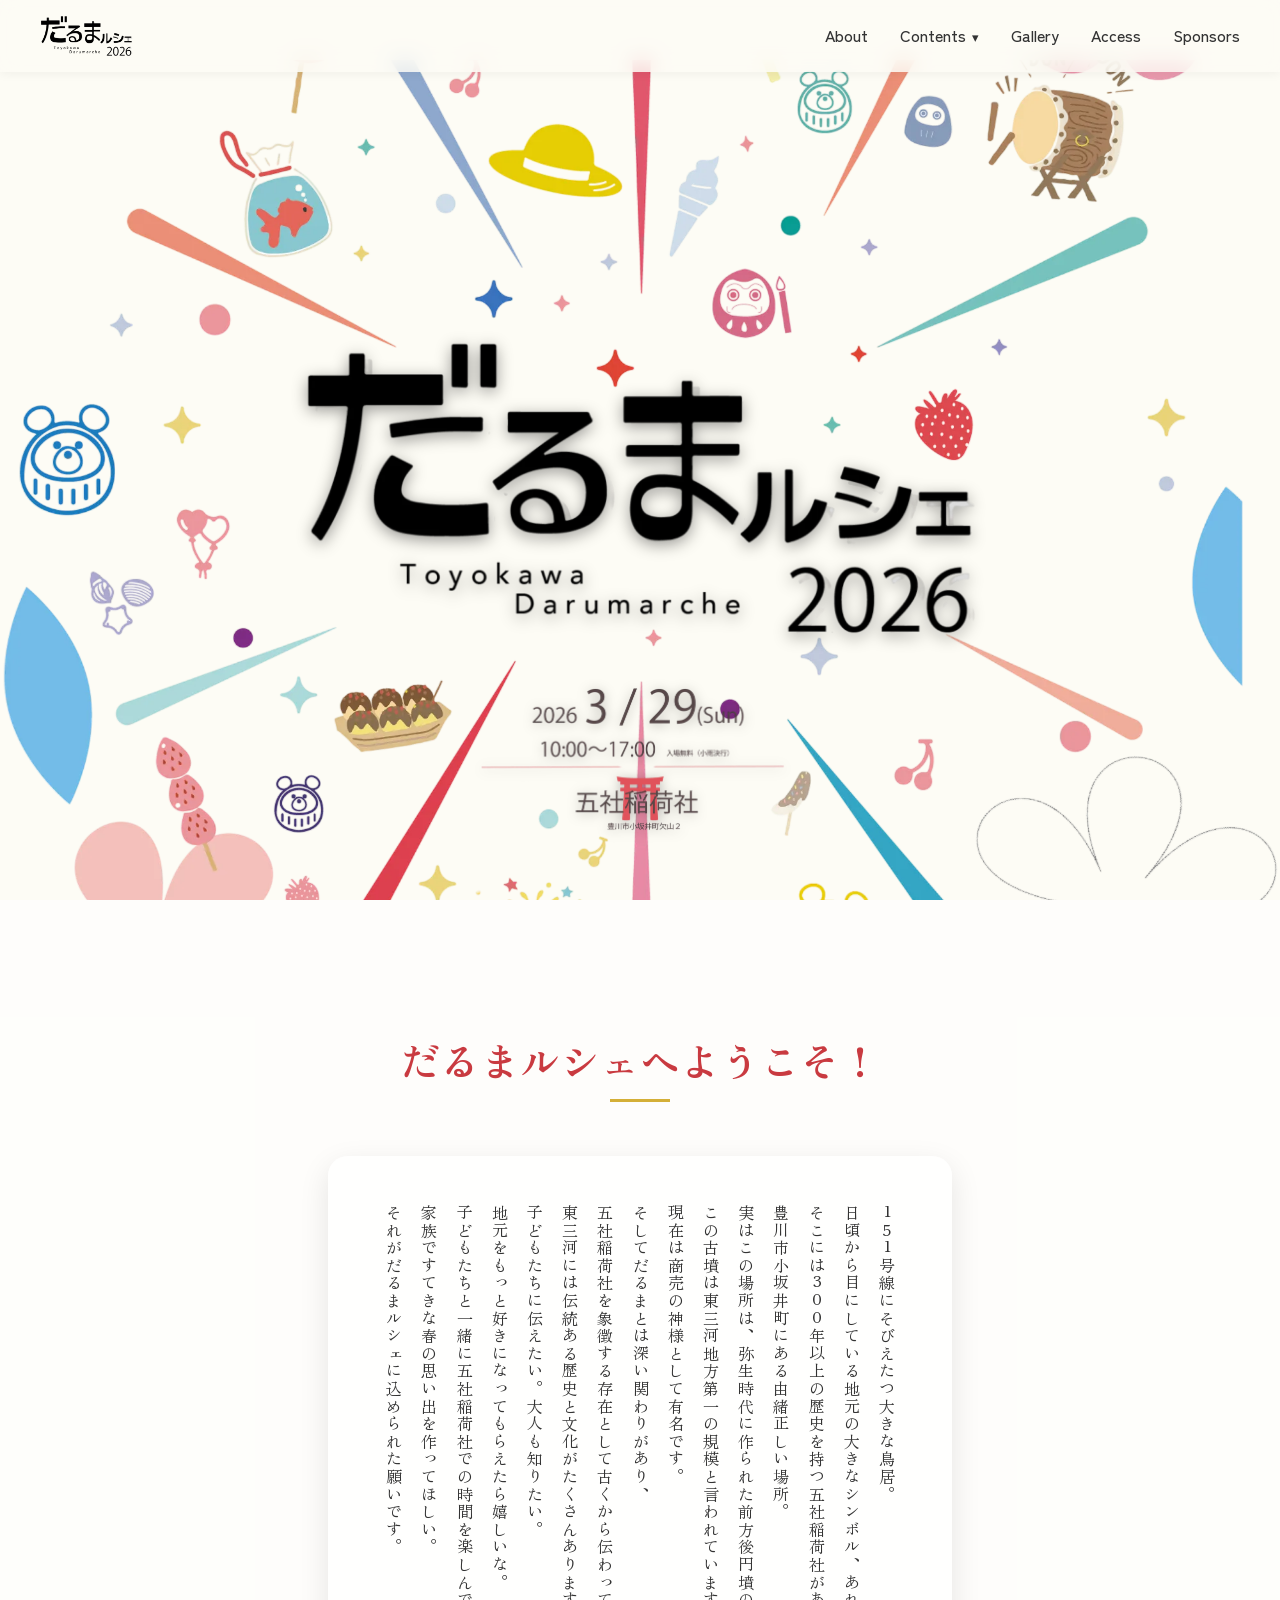
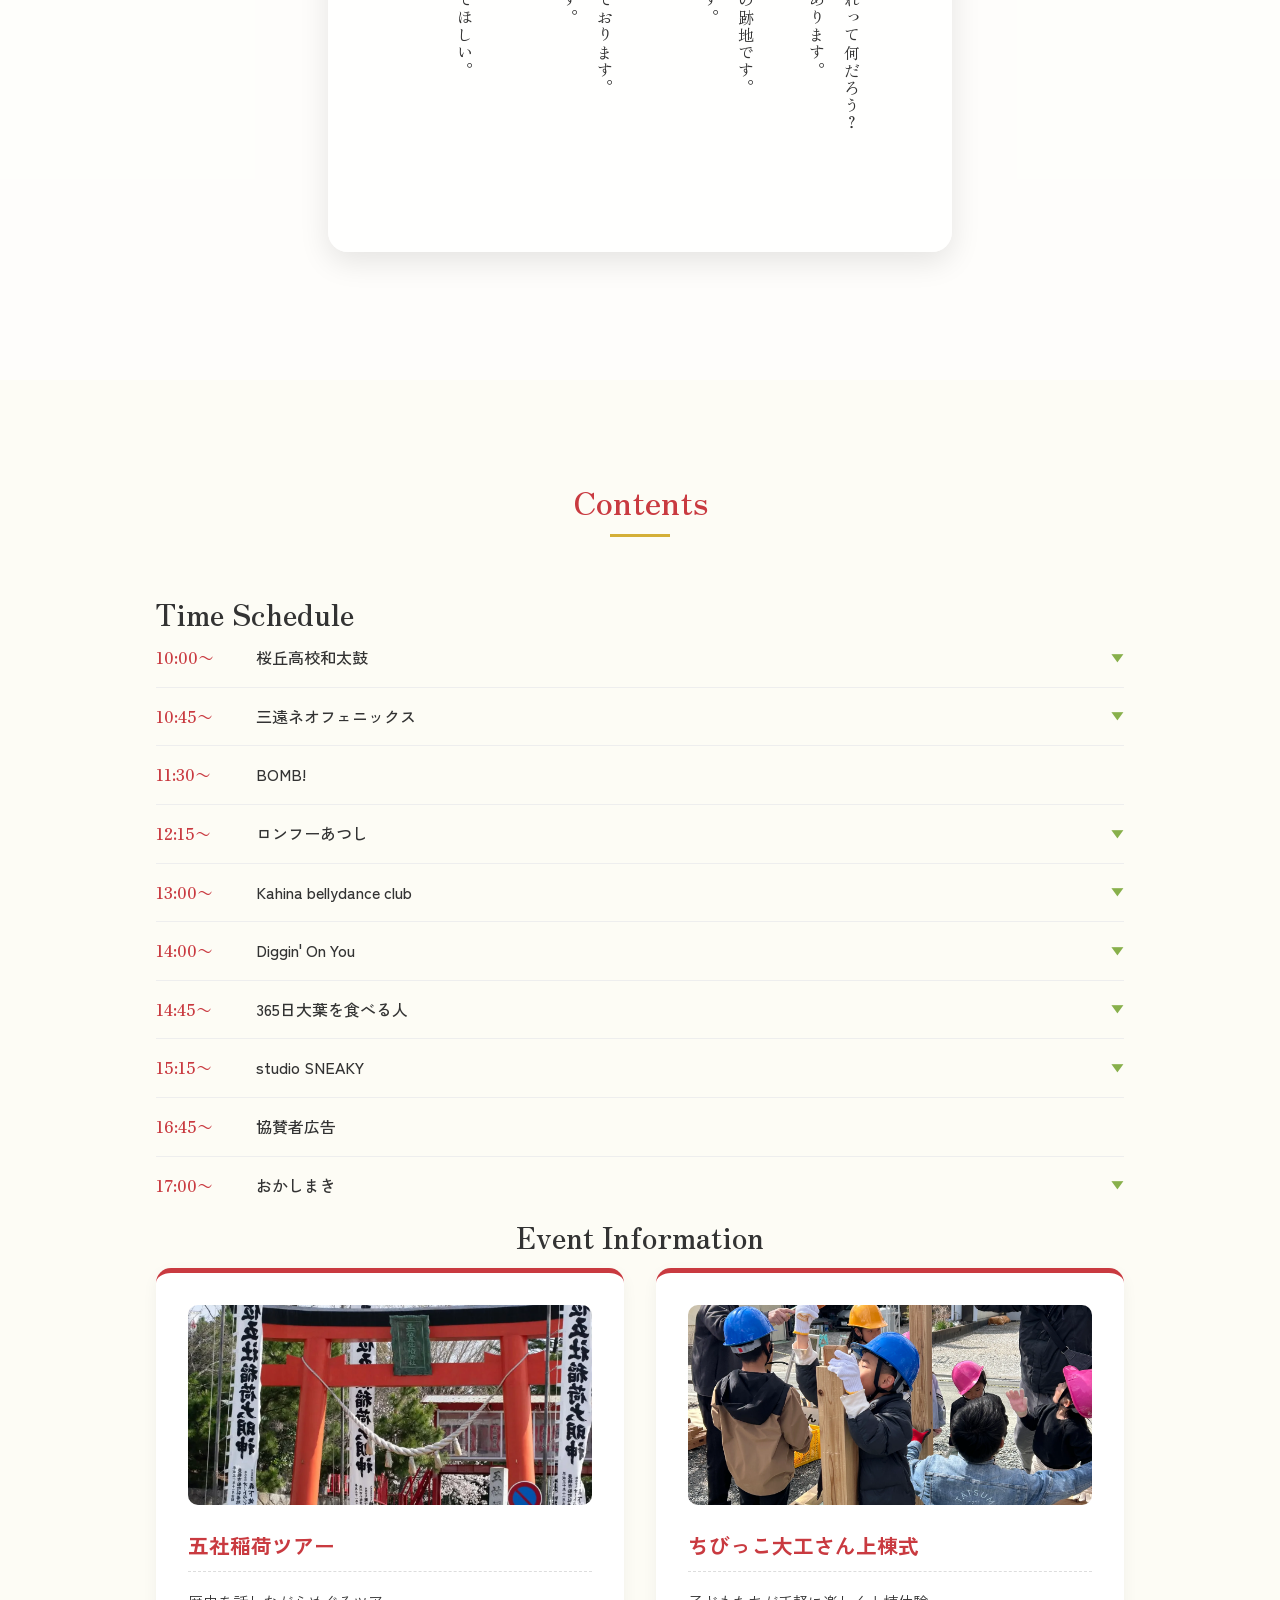
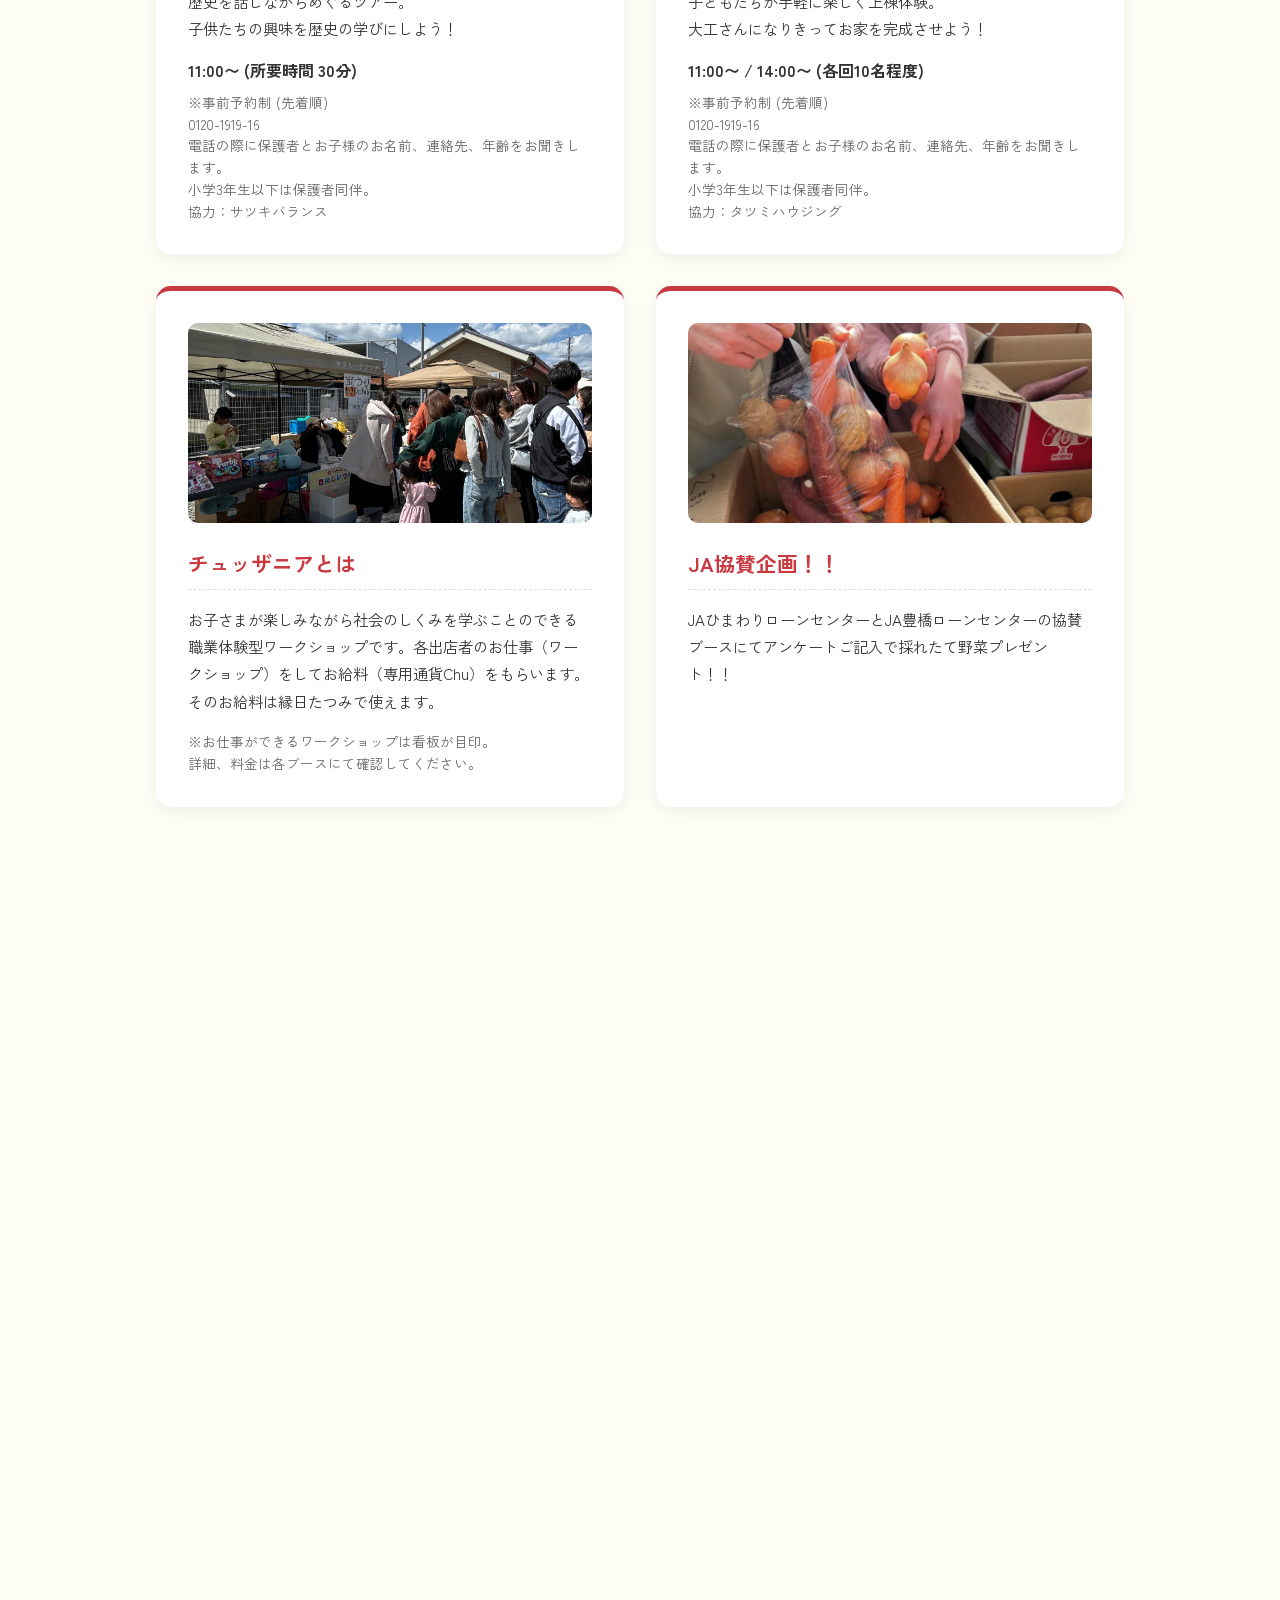
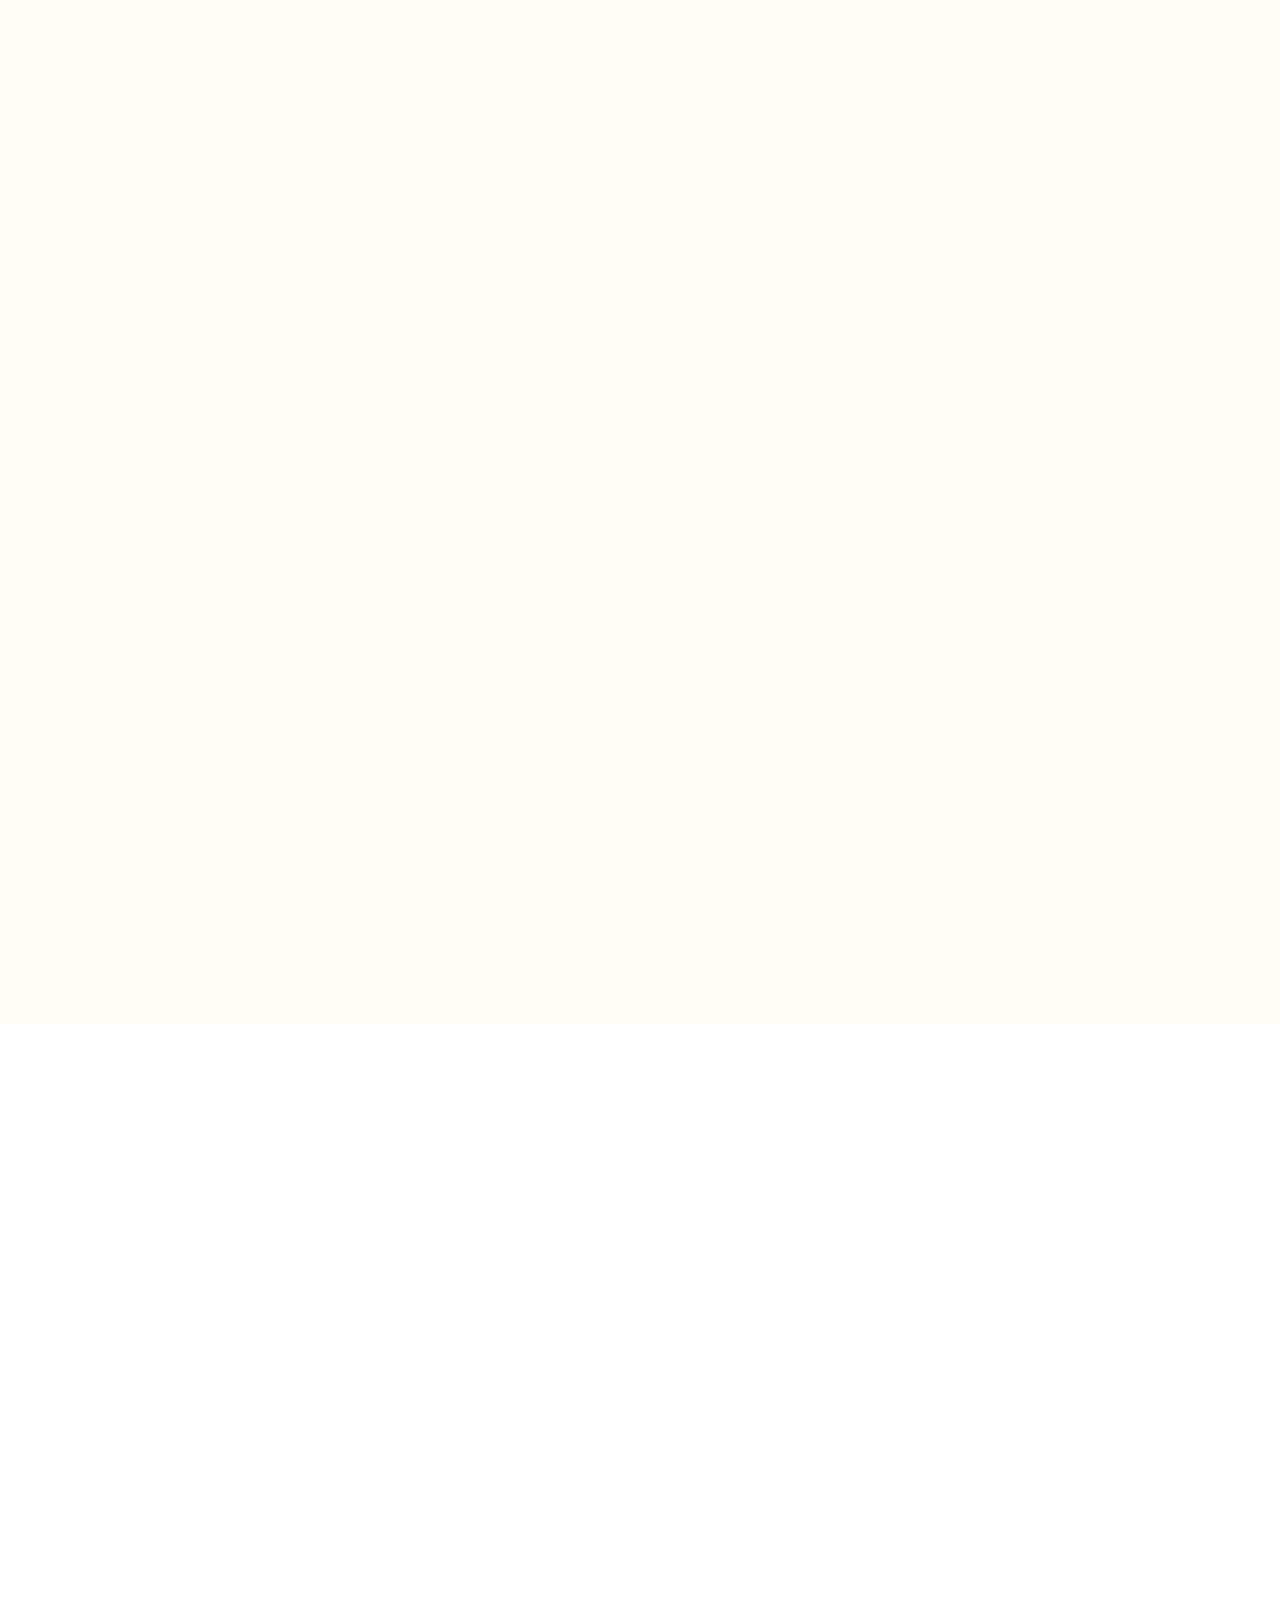
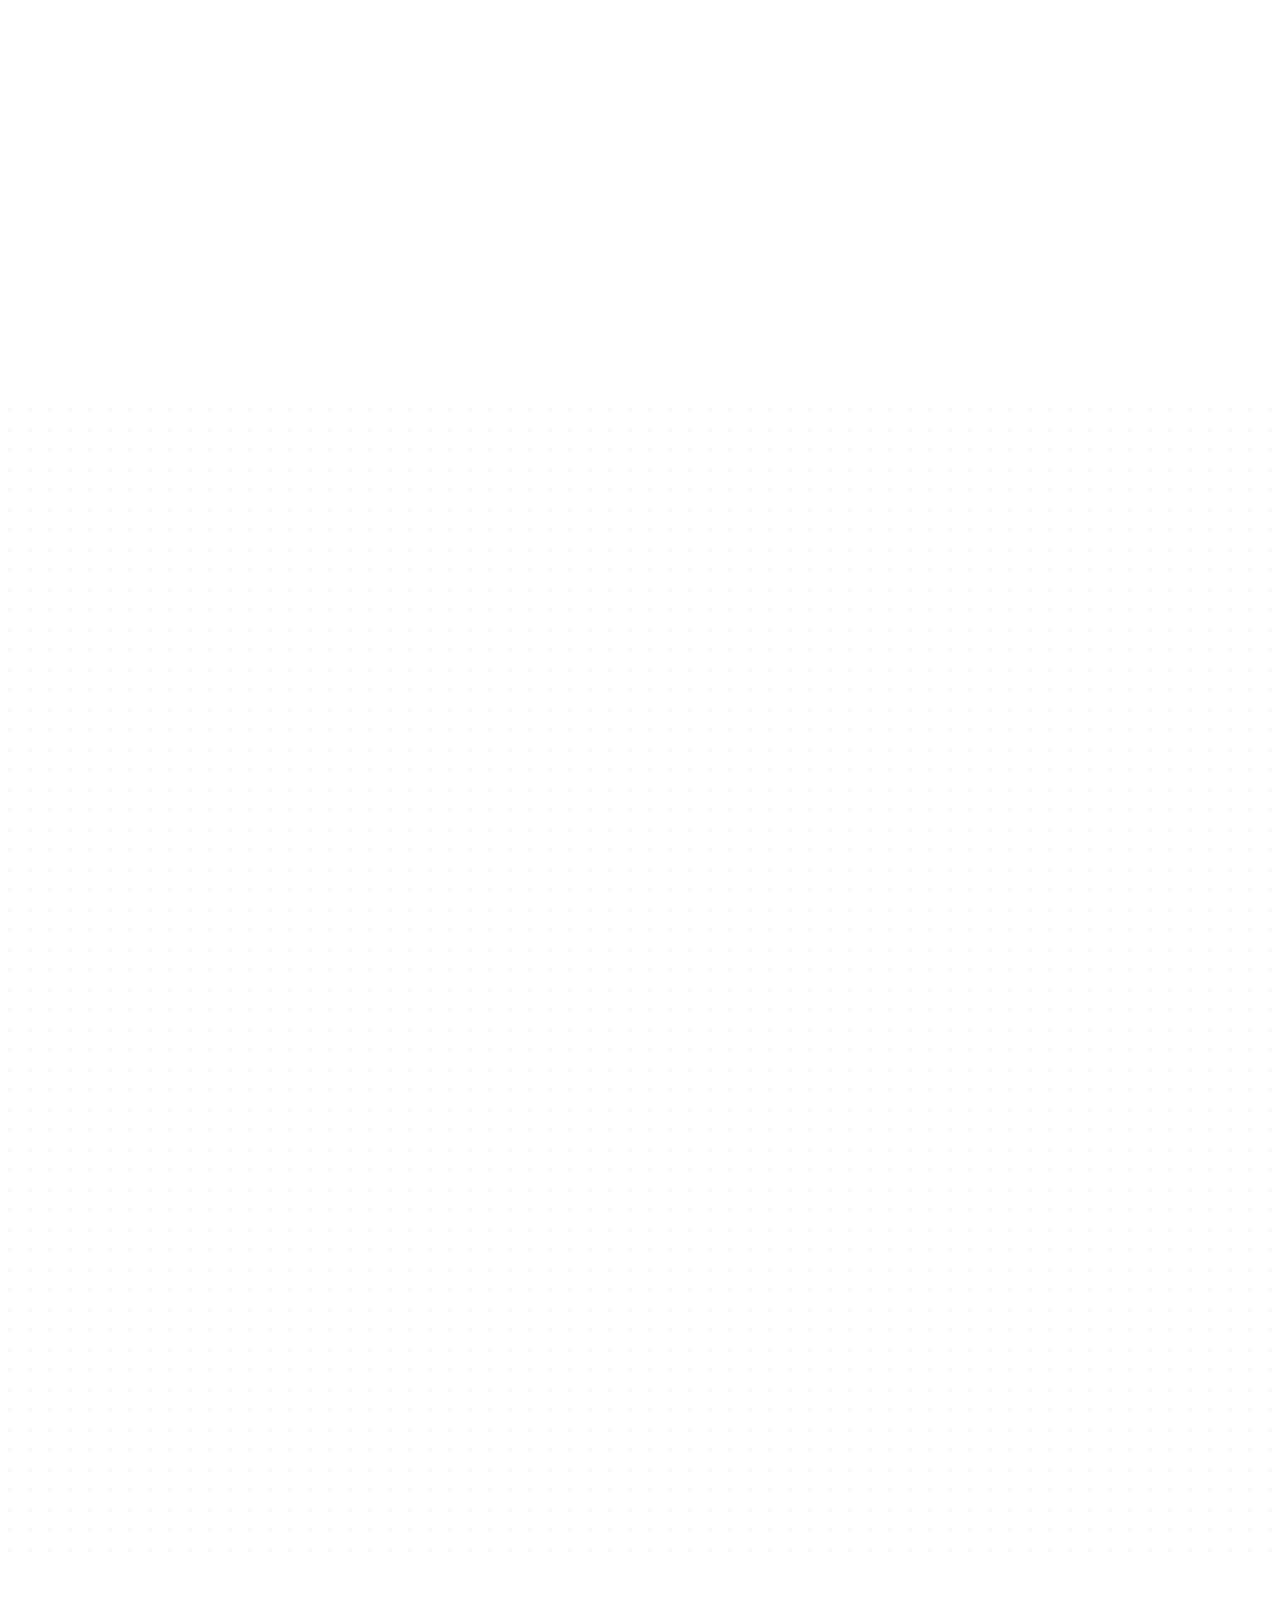
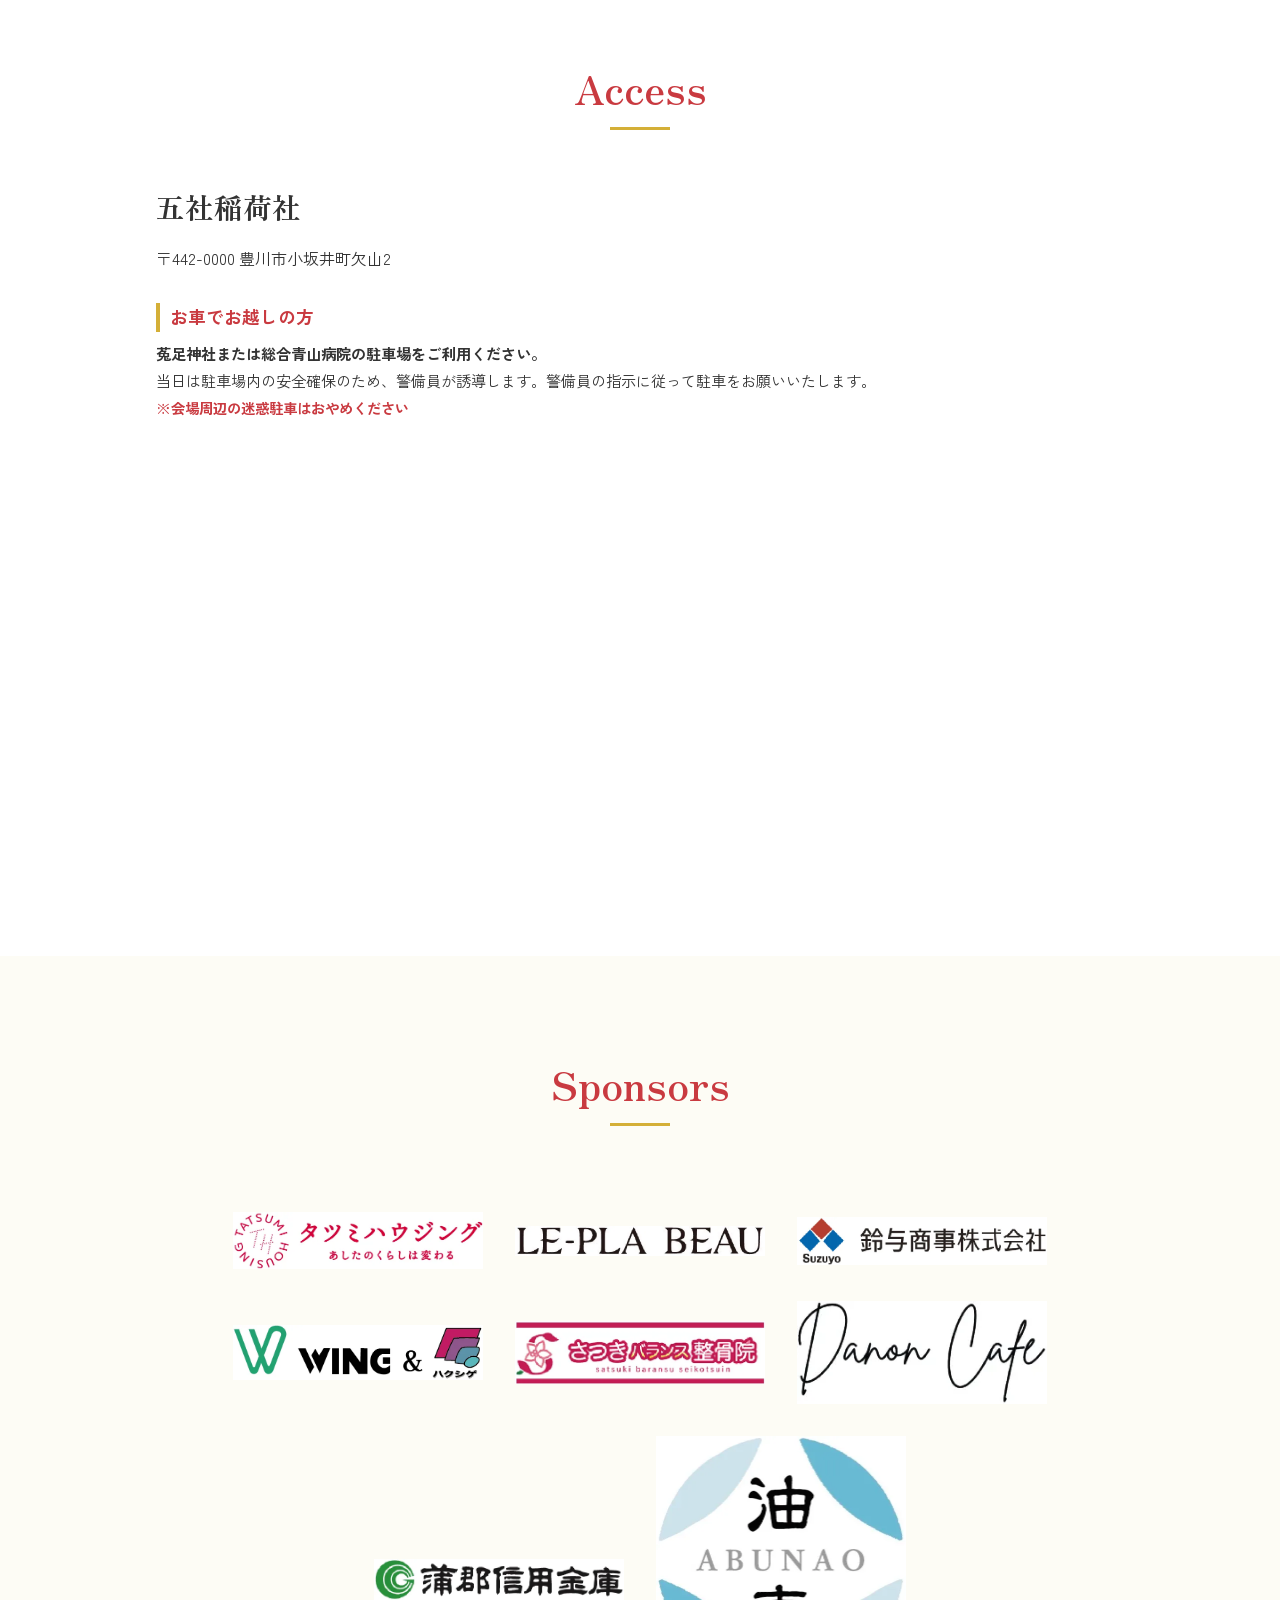
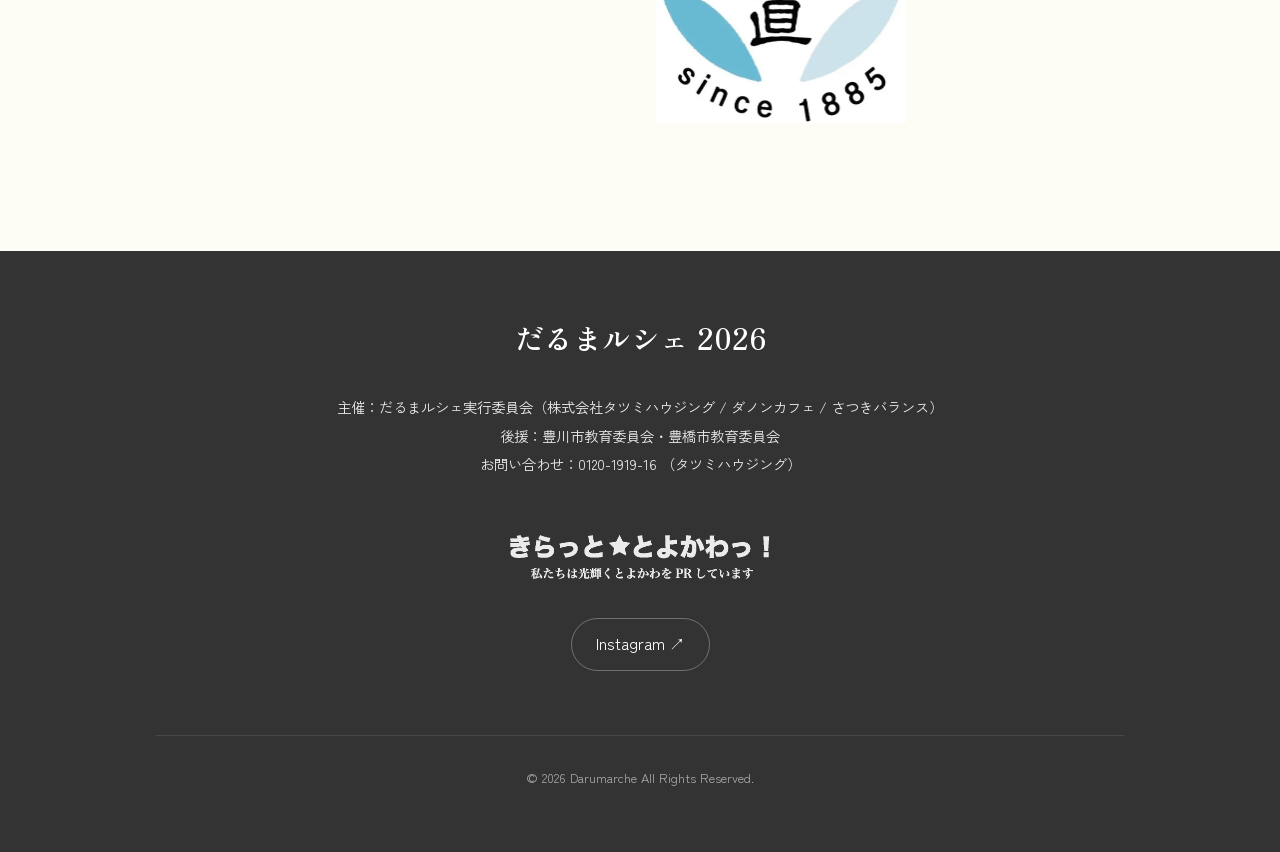
==== index.html @ ec212850 "SEO対策3" ====
<!DOCTYPE html>
<html lang="ja">

<head>
    <meta charset="UTF-8">
    <meta name="viewport" content="width=device-width, initial-scale=1.0">
    <title>だるマルシェ 2026 | 愛知県豊川市の地域活性イベント</title>
    <meta name="description" content="2026年開催の『だるマルシェ』公式サイト。愛知県豊川市で食と文化を楽しむ体験型マルシェです。ご家族で楽しめる出店やワークショップ情報が満載！">

    <!-- Favicon -->
    <link rel="icon" href="images/favicon.webp" type="image/webp">
    <link rel="apple-touch-icon" href="images/favicon.webp">

    <!-- OGP -->
    <meta property="og:title" content="だるマルシェ 2026 | 愛知県豊川市の地域活性イベント">
    <meta property="og:type" content="website">
    <meta property="og:url" content="https://inoueyuusuke.github.io/daruma-rche-2026/">
    <meta property="og:image" content="https://inoueyuusuke.github.io/daruma-rche-2026/images/ogp.webp">
    <meta property="og:description" content="2026年開催の『だるマルシェ』公式サイト。愛知県豊川市で食と文化を楽しむ体験型マルシェです。ご家族で楽しめる出店やワークショップ情報が満載！">
    <meta property="og:site_name" content="だるまルシェ 2026">
    <meta name="twitter:card" content="summary_large_image">

    <link rel="preconnect" href="https://fonts.googleapis.com">
    <link rel="preconnect" href="https://fonts.gstatic.com" crossorigin>
    <!-- Zen Old Mincho: 和風の見出し用, Zen Kaku Gothic New: 読みやすい本文用 -->
    <link
        href="https://fonts.googleapis.com/css2?family=Zen+Kaku+Gothic+New:wght@400;500;700&family=Zen+Old+Mincho:wght@400;700;900&display=swap"
        rel="stylesheet">
    <link rel="stylesheet" href="style.css">

    <!-- SEO and Verification -->
    <link rel="canonical" href="https://tatsumi-gr.jp/events/darumarche-2026/">
    <meta name="google-site-verification" content="QIVjnihq8D3cSRAWf3SnFT2GrCUIdNbhjq0CyO5Ji04" />

    <!-- Structured Data -->
    <script type="application/ld+json">
    {
      "@context": "https://schema.org",
      "@type": "Event",
      "name": "だるまルシェ 2026",
      "startDate": "2026-03-29T10:00:00+09:00",
      "endDate": "2026-03-29T17:00:00+09:00",
      "eventAttendanceMode": "https://schema.org/OfflineEventAttendanceMode",
      "eventStatus": "https://schema.org/EventScheduled",
      "location": {
        "@type": "Place",
        "name": "五社稲荷社",
        "address": {
          "@type": "PostalAddress",
          "postalCode": "442-0000",
          "addressRegion": "愛知県",
          "addressLocality": "豊川市",
          "streetAddress": "小坂井町欠山2",
          "addressCountry": "JP"
        }
      },
      "image": [
        "https://inoueyuusuke.github.io/daruma-rche-2026/images/ogp.webp"
      ],
      "description": "2026年3月29日（日）開催！豊川市五社稲荷社での「だるまルシェ」。おしゃれなマルシェ、キッチンカー、ステージイベントで春の訪れを楽しみましょう。",
      "offers": {
        "@type": "Offer",
        "price": 0,
        "priceCurrency": "JPY"
      },
      "organizer": {
        "@type": "Organization",
        "name": "だるまルシェ実行委員会",
        "url": "https://tatsumi-gr.jp/"
      }
    }
    </script>
    <style>
        .h2-style {
            font-size: 2rem;
            font-weight: bold;
            text-align: center;
            font-family: 'Zen Old Mincho', serif;
        }
    </style>
</head>

<body>
    <header class="header">
        <div class="header-container">
            <div class="logo"><a href="#"><img loading="lazy" src="images/logo.webp" alt="だるまルシェ2026"></a></div>

            <!-- PC Menu -->
            <nav class="nav pc-nav">
                <ul>
                    <li><a href="#about">About</a></li>
                    <li class="nav-item-dropdown">
                        <a href="#contents">Contents <span class="dropdown-arrow">▾</span></a>
                        <ul class="dropdown-menu">
                            <li><a href="#time-schedule">Time Schedule</a></li>
                            <li><a href="#event-info">Event Information</a></li>
                            <li><a href="#shop-list">Shop List</a></li>
                        </ul>
                    </li>
                    <li><a href="#gallery">Gallery</a></li>
                    <li><a href="#access">Access</a></li>
                    <li><a href="#sponsors">Sponsors</a></li>
                </ul>
            </nav>

            <!-- Hamburger Button -->
            <button class="hamburger" aria-label="メニューを開く">
                <span></span>
                <span></span>
                <span></span>
            </button>

            <!-- Mobile Menu -->
            <nav class="sp-nav">
                <ul>
                    <li><a href="#about">About</a></li>
                    <li class="sp-nav-item-dropdown">
                        <a href="#contents">Contents</a>
                        <ul class="sp-dropdown-menu">
                            <li><a href="#time-schedule">- Time Schedule</a></li>
                            <li><a href="#event-info">- Event Information</a></li>
                            <li><a href="#shop-list">- Shop List</a></li>
                        </ul>
                    </li>
                    <li><a href="#gallery">Gallery</a></li>
                    <li><a href="#access">Access</a></li>
                    <li><a href="#sponsors">Sponsors</a></li>
                </ul>
            </nav>
        </div>
    </header>

    <main>
        <section id="hero" class="hero">
            <h1 class="sr-only">だるマルシェ 2026</h1>

            <div class="hero-container">
                <div class="hero-poster-wrapper fade-in-up">
                    <img loading="lazy" src="images/hero-flyer.webp" alt="だるまルシェ 2026 背景" class="hero-flyer-img">
                    <img loading="lazy" src="images/logo.webp" alt="だるまルシェ2026 ロゴ" class="hero-logo-img">
                    <img loading="lazy" src="images/date-place.webp" alt="3/29(Sun) 10:00-17:00 五社稲荷社"
                        class="hero-info-img">
                </div>
            </div>
        </section>

        <!-- About Section -->
        <section id="about" class="section about">
            <div class="container">
                <h2 class="section-title fade-in-up">だるまルシェへようこそ！</h2>
                <div class="about-content">
                    <div class="about-text fade-in-up">
                        <p class="vertical-text">
                            151号線にそびえたつ大きな鳥居。<br>
                            日頃から目にしている地元の大きなシンボル、あれって何だろう？<br>
                            そこには300年以上の歴史を持つ五社稲荷社があります。<br>
                            豊川市小坂井町にある由緒正しい場所。<br>
                            実はこの場所は、弥生時代に作られた前方後円墳の跡地です。<br>
                            この古墳は東三河地方第一の規模と言われています。<br>
                            現在は商売の神様として有名です。<br>
                            そしてだるまとは深い関わりがあり、<br>
                            五社稲荷社を象徴する存在として古くから伝わっております。<br>
                            東三河には伝統ある歴史と文化がたくさんあります。<br>
                            子どもたちに伝えたい。大人も知りたい。<br>
                            地元をもっと好きになってもらえたら嬉しいな。<br>
                            子どもたちと一緒に五社稲荷社での時間を楽しんでほしい。<br>
                            家族ですてきな春の思い出を作ってほしい。<br>
                            それがだるまルシェに込められた願いです。
                        </p>
                    </div>
                </div>
            </div>
        </section>

        <!-- Contents Section -->
        <section id="contents" class="section contents">
            <div class="container">
                <div class="section-title fade-in-up h2-style">Contents</div>

                <!-- Stage Schedule -->
                <div id="time-schedule" class="schedule-area fade-in-up delay-100">
                    <h2 class="subsection-title">Time Schedule</h2>
                    <div class="schedule-list">
                        <div class="schedule-item has-dropdown">
                            <div class="schedule-header">
                                <span class="time">10:00〜</span>
                                <span class="content">桜丘高校和太鼓</span>
                                <span class="dropdown-icon">▼</span>
                            </div>
                            <div class="schedule-detail">
                                <img loading="lazy" src="images/sakuragaoka-taiko.webp" alt="桜丘高校和太鼓">
                            </div>
                        </div>
                        <div class="schedule-item has-dropdown">
                            <div class="schedule-header">
                                <span class="time">10:45〜</span>
                                <span class="content">三遠ネオフェニックス</span>
                                <span class="dropdown-icon">▼</span>
                            </div>
                            <div class="schedule-detail">
                                <div class="guest-content-in-schedule">
                                    <p class="guest-intro-mini">スペシャルゲスト登場！</p>
                                    <img loading="lazy" src="images/special-guests.webp" alt="鹿毛 誠一郎 氏 / 岡田 慎吾 氏"
                                        class="guest-img-schedule">
                                    <p class="guest-names-schedule">鹿毛 誠一郎 氏 <span class="separator">/</span> 岡田 慎吾 氏
                                    </p>
                                    <p class="guest-event-schedule">トークショー & じゃんけん大会</p>
                                </div>
                            </div>
                        </div>
                        <div class="schedule-item">
                            <span class="time">11:30〜</span>
                            <span class="content">BOMB!</span>
                        </div>
                        <div class="schedule-item has-dropdown">
                            <div class="schedule-header">
                                <span class="time">12:15〜</span>
                                <span class="content">ロンフーあつし</span>
                                <span class="dropdown-icon">▼</span>
                            </div>
                            <div class="schedule-detail">
                                <div class="guest-content-in-schedule">
                                    <p class="guest-intro-mini">あの鬼レンチャンでも大活躍のものまねタレント<br><span
                                            class="highlight-name">【ロンフーあつし】</span><br>だるまルシェに降臨！</p>
                                    <img loading="lazy" src="images/ronfu-atsushi.webp" alt="ロンフーあつし"
                                        class="guest-img-schedule">
                                </div>
                            </div>
                        </div>
                        <div class="schedule-item has-dropdown">
                            <div class="schedule-header">
                                <span class="time">13:00〜</span>
                                <span class="content">Kahina bellydance club</span>
                                <span class="dropdown-icon">▼</span>
                            </div>
                            <div class="schedule-detail">
                                <img loading="lazy" src="images/Kahina-bellydance-club.webp"
                                    alt="Kahina bellydance club">
                            </div>
                        </div>
                        <div class="schedule-item has-dropdown">
                            <div class="schedule-header">
                                <span class="time">14:00〜</span>
                                <span class="content">Diggin' On You</span>
                                <span class="dropdown-icon">▼</span>
                            </div>
                            <div class="schedule-detail">
                                <img loading="lazy" src="images/diggin'on-you.webp" alt="Diggin' On You">
                            </div>
                        </div>
                        <div class="schedule-item has-dropdown">
                            <div class="schedule-header">
                                <span class="time">14:45〜</span>
                                <span class="content">365日大葉を食べる人</span>
                                <span class="dropdown-icon">▼</span>
                            </div>
                            <div class="schedule-detail">
                                <div class="guest-content-in-schedule">
                                    <p class="guest-intro-mini">東三河で話題の<br><span
                                            class="highlight-name">【365日大葉を食べる人】</span><br>来場！</p>
                                    <img loading="lazy" src="images/365-ohba.webp" alt="365日大葉を食べる人"
                                        class="guest-img-schedule">
                                </div>
                            </div>
                        </div>
                        <div class="schedule-item has-dropdown">
                            <div class="schedule-header">
                                <span class="time">15:15〜</span>
                                <span class="content">studio SNEAKY</span>
                                <span class="dropdown-icon">▼</span>
                            </div>
                            <div class="schedule-detail">
                                <img loading="lazy" src="images/studio-sneaky.webp" alt="SNEAKY">
                            </div>
                        </div>
                        <div class="schedule-item">
                            <span class="time">16:45〜</span>
                            <span class="content">協賛者広告</span>
                        </div>
                        <div class="schedule-item has-dropdown">
                            <div class="schedule-header">
                                <span class="time">17:00〜</span>
                                <span class="content">おかしまき</span>
                                <span class="dropdown-icon">▼</span>
                            </div>
                            <div class="schedule-detail">
                                <img loading="lazy" src="images/okashimaki.webp" alt="おかしまき">
                            </div>
                        </div>
                    </div>
                </div>

                <!-- Event Info Grid -->
                <div id="event-info" class="info-grid fade-in-up delay-200">
                    <h2 class="subsection-title">Event Information</h2>
                    <div class="info-cards">
                        <div class="info-card">
                            <div class="card-image">
                                <img loading="lazy" src="images/tour.webp" alt="五社稲荷ツアー">
                            </div>
                            <h4>五社稲荷ツアー</h4>
                            <p class="info-desc">歴史を話しながらめぐるツアー。<br>子供たちの興味を歴史の学びにしよう！</p>
                            <p class="info-time">11:00〜 (所要時間 30分)</p>
                            <p class="info-note">※事前予約制
                                (先着順)<br>0120-1919-16<br>電話の際に保護者とお子様のお名前、連絡先、年齢をお聞きします。<br>小学3年生以下は保護者同伴。</p>
                            <p class="info-collab">協力：サツキバランス</p>
                        </div>
                        <div class="info-card">
                            <div class="card-image">
                                <img loading="lazy" src="images/little-carpenter.webp" alt="ちびっこ大工さん上棟式">
                            </div>
                            <h4>ちびっこ大工さん上棟式</h4>
                            <p class="info-desc">子どもたちが手軽に楽しく上棟体験。<br>大工さんになりきってお家を完成させよう！</p>
                            <p class="info-time">11:00〜 / 14:00〜 (各回10名程度)</p>
                            <p class="info-note">※事前予約制
                                (先着順)<br>0120-1919-16<br>電話の際に保護者とお子様のお名前、連絡先、年齢をお聞きします。<br>小学3年生以下は保護者同伴。</p>
                            <p class="info-collab">協力：タツミハウジング</p>
                        </div>
                        <div class="info-card">
                            <div class="card-image">
                                <img loading="lazy" src="images/chuzania.webp" alt="チュッザニア">
                            </div>
                            <h4>チュッザニアとは</h4>
                            <p class="info-desc">
                                お子さまが楽しみながら社会のしくみを学ぶことのできる職業体験型ワークショップです。各出店者のお仕事（ワークショップ）をしてお給料（専用通貨Chu）をもらいます。そのお給料は縁日たつみで使えます。
                            </p>
                            <p class="info-note">※お仕事ができるワークショップは看板が目印。<br>詳細、料金は各ブースにて確認してください。</p>
                        </div>
                        <div class="info-card">
                            <div class="card-image">
                                <img loading="lazy" src="images/vegetables.webp" alt="JA協賛企画">
                            </div>
                            <h4>JA協賛企画！！</h4>
                            <p class="info-desc">
                                JAひまわりローンセンターとJA豊橋ローンセンターの協賛ブースにてアンケートご記入で採れたて野菜プレゼント！！
                            </p>
                        </div>
                    </div>
                </div>

                <!-- Shop List -->
                <div id="shop-list" class="shop-area fade-in-up delay-300">
                    <h2 class="subsection-title">Shop List</h2>

                    <div class="shop-category">
                        <h4>Food & Drink</h4>
                        <ul class="shop-list pink-list">
                            <li class="has-detail shop-item-modal" data-shop-id="danoncafe">
                                <span class="shop-name">Danon Cafe</span>
                                <span class="shop-detail">クロッフル各種、ドリンク各種</span>
                            </li>
                            <li class="has-detail shop-item-modal" data-shop-id="bamboojockey">
                                <span class="shop-name">BAMBOO JOCKEY</span>
                                <span class="shop-detail">ガーリックシュリンプ</span>
                            </li>
                            <li class="has-detail shop-item-modal" data-shop-id="superrico">
                                <span class="shop-name">SUPER RICO</span>
                                <span class="shop-detail">タコス</span>
                            </li>
                            <li class="has-detail shop-item-modal" data-shop-id="raglankitchen">
                                <span class="shop-name">ラグラン キッチン</span>
                                <span class="shop-detail">Fish＆CHIP、ポテト</span>
                            </li>

                            <li class="has-detail shop-item-modal" data-shop-id="kosukitchen">
                                <span class="shop-name">コスキッチん</span>
                                <span class="shop-detail">日本縦断カレー、自家製タンドリーチキン</span>
                            </li>
                            <li class="has-detail shop-item-modal" data-shop-id="suzuhiro">
                                <span class="shop-name">唐揚げのスズヒロ</span>
                                <span class="shop-detail">唐揚げ、ロングポテト、綿飴</span>
                            </li>
                            <li class="has-detail shop-item-modal" data-shop-id="ruggine">
                                <span class="shop-name">ルッジネ</span>
                                <span class="shop-detail">薪窯ピッツァ</span>
                            </li>
                            <li class="has-detail shop-item-modal" data-shop-id="radlandpicnic">
                                <span class="shop-name">RAD LAND PICNIC</span>
                                <span class="shop-detail">ハンバーガー</span>
                            </li>
                            <li class="has-detail shop-item-modal" data-shop-id="19banhole">
                                <span class="shop-name">19番ホール</span>
                                <span class="shop-detail">出来立てアツアツの唐揚げ</span>
                            </li>
                            <li class="has-detail shop-item-modal" data-shop-id="ndon">
                                <span class="shop-name">ンドン</span>
                                <span class="shop-detail">うどん、天ぷら</span>
                            </li>
                            <li class="has-detail shop-item-modal" data-shop-id="spicecurrydamp">
                                <span class="shop-name">SPICE CURRY だんぷ</span>
                                <span class="shop-detail">スパイスカレー、ラッシー等のドリンク販売</span>
                            </li>
                            <li class="has-detail shop-item-modal" data-shop-id="uncreme">
                                <span class="shop-name">un crème</span>
                                <span class="shop-detail">クレープ各種</span>
                            </li>

                            <li class="has-detail shop-item-modal" data-shop-id="toyohashiuzura">
                                <span class="shop-name">豊橋養鶉農業協同組合</span>
                                <span class="shop-detail">うずら卵、うずら水煮、うずら味つけ水煮販売</span>
                            </li>
                            <li class="has-detail shop-item-modal" data-shop-id="sunfishkino">
                                <span class="shop-name">サンフィッシュキノ</span>
                                <span class="shop-detail">マグロのメンチカツ、イカ焼き</span>
                            </li>
                            <li class="has-detail shop-item-modal" data-shop-id="droomcafe">
                                <span class="shop-name">DROOM CAFE</span>
                                <span class="shop-detail">ドリンク各種、アパレル雑貨</span>
                            </li>

                            <li class="has-detail shop-item-modal" data-shop-id="ohumyapple">
                                <span class="shop-name">Oh!UMyAPPLE</span>
                                <span class="shop-detail">りんご飴、りんごグミ</span>
                            </li>
                            <li class="has-detail shop-item-modal" data-shop-id="paki">
                                <span class="shop-name">paki</span>
                                <span class="shop-detail">豚汁・フランクフルト・植物販売</span>
                            </li>
                            <li class="has-detail shop-item-modal" data-shop-id="fukufukumuffins">
                                <span class="shop-name">fuku fuku muffins</span>
                                <span class="shop-detail">からだにやさしいマフィン、焼き菓子</span>
                            </li>
                            <li class="has-detail shop-item-modal" data-shop-id="kashohiyori">
                                <span class="shop-name">菓匠hiyori</span>
                                <span class="shop-detail">和風洋菓子(生菓子、焼き菓子)日本茶葉の販売</span>
                            </li>
                            <li class="has-detail shop-item-modal" data-shop-id="halmeoni">
                                <span class="shop-name">halmeoni</span>
                                <span class="shop-detail">シフォンケーキ販売</span>
                            </li>
                            <li class="has-detail shop-item-modal" data-shop-id="gluckbagel">
                                <span class="shop-name">gluck bagel</span>
                                <span class="shop-detail">ベーグル専門店</span>
                            </li>
                            <li class="has-detail shop-item-modal" data-shop-id="patisseriem">
                                <span class="shop-name">PATISSERIE M.</span>
                                <span class="shop-detail">焼き菓子（クッキー、ケーキ）</span>
                            </li>
                            <li class="has-detail shop-item-modal" data-shop-id="koganehoshiimo">
                                <span class="shop-name">黄金干し芋</span>
                                <span class="shop-detail">各種干し芋の販売</span>
                            </li>
                            <li class="has-detail shop-item-modal" data-shop-id="nicofarm">
                                <span class="shop-name">にこふぁーむ</span>
                                <span class="shop-detail">いちご</span>
                            </li>
                            <li class="has-detail shop-item-modal" data-shop-id="tentocoffee">
                                <span class="shop-name">てんとコーヒー</span>
                                <span class="shop-detail">ドリップコーヒーの販売</span>
                            </li>
                        </ul>
                    </div>

                    <div class="shop-category">
                        <h4>Goods & Workshop</h4>
                        <ul class="shop-list green-list">
                            <li class="has-detail shop-item-modal" data-shop-id="alkukkailo">
                                <span class="shop-name">alkukka.ilo</span>
                                <span class="shop-detail">感覚感じるアクセサリー</span>
                            </li>
                            <li class="has-detail shop-item-modal" data-shop-id="churushe">
                                <span class="shop-name">ちゅる〜しぇ</span>
                                <span class="shop-detail">占い、美容、物販</span>
                            </li>
                            <li class="has-detail shop-item-modal" data-shop-id="mamafleamarket">
                                <span class="shop-name">MAMA FLEA MARKET</span>
                                <span class="shop-detail">子ども服を中心としたフリーマーケット</span>
                            </li>
                            <li class="has-detail shop-item-modal" data-shop-id="pastelart">
                                <span class="shop-name">パステル×筆文字はうす</span>
                                <span class="shop-detail">パステルアート体験</span>
                            </li>
                            <li class="has-detail shop-item-modal" data-shop-id="kidorico">
                                <span class="shop-name">kidorico</span>
                                <span class="shop-detail">こども服、大人服、小物など</span>
                            </li>

                            <li class="has-detail shop-item-modal" data-shop-id="calmtto">
                                <span class="shop-name">calmtto</span>
                                <span class="shop-detail">キャンドル販売、ワークショップ</span>
                            </li>
                            <li class="has-detail shop-item-modal" data-shop-id="magocorobase">
                                <span class="shop-name">magocoro base</span>
                                <span class="shop-detail">防災ワークショップ</span>
                            </li>
                            <li class="has-detail shop-item-modal" data-shop-id="yururi">
                                <span class="shop-name">yururi</span>
                                <span class="shop-detail">パーツ使い放題ワークショップ、アクセサリー販売</span>
                            </li>
                            <li class="has-detail shop-item-modal" data-shop-id="littlemixer">
                                <span class="shop-name">Little Mixer</span>
                                <span class="shop-detail">ポーセラーツ作品の販売、ワークショップ</span>
                            </li>

                            <li class="has-detail shop-item-modal" data-shop-id="ayakanmuri">
                                <span class="shop-name">ayakanmuri | melty me</span>
                                <span class="shop-detail">子供服、アクセサリー、ワークショップ</span>
                            </li>
                            <li class="has-detail shop-item-modal" data-shop-id="natur">
                                <span class="shop-name">natur | Lily.twinkle</span>
                                <span class="shop-detail">カスタムクレヨン、子供服、小物</span>
                            </li>
                            <li class="has-detail shop-item-modal" data-shop-id="medakasuku1">
                                <span class="shop-name">めだかすくい</span>
                                <span class="shop-detail">めだかすくい</span>
                            </li>
                            <li class="has-detail shop-item-modal" data-shop-id="tadano">
                                <span class="shop-name">TADANO artisanal goldfish</span>
                                <span class="shop-detail">きんぎょすくい</span>
                            </li>
                            <li class="has-detail shop-item-modal" data-shop-id="dddddd">
                                <span class="shop-name">ディーストア</span>
                                <span class="shop-detail">ハンドメイド雑貨</span>
                            </li>
                            <li class="has-detail shop-item-modal" data-shop-id="mkbanana">
                                <span class="shop-name">MK banana</span>
                                <span class="shop-detail">アクセサリー、kids item</span>
                            </li>
                            <li class="has-detail shop-item-modal" data-shop-id="besoa">
                                <span class="shop-name">株式会社 BE-SOA</span>
                                <span class="shop-detail">キックターゲット</span>
                            </li>
                            <li class="has-detail shop-item-modal" data-shop-id="ange">
                                <span class="shop-name">ange</span>
                                <span class="shop-detail">ワークショップ、手染めビーズアクセサリー販売</span>
                            </li>
                            <li class="has-detail shop-item-modal" data-shop-id="napogyaru">
                                <span class="shop-name">なぽぎゃるまるしぇ.ism</span>
                                <span class="shop-detail">こども向けワークショップ（大人も可）</span>
                            </li>
                            <li class="has-detail shop-item-modal" data-shop-id="belltree">
                                <span class="shop-name">BELL TREE</span>
                                <span class="shop-detail">手形足形アートのワークショップ</span>
                            </li>
                            <li class="has-detail shop-item-modal" data-shop-id="haguri">
                                <span class="shop-name">はぐり</span>
                                <span class="shop-detail">ドライフラワー、かんなくずディフューザー、小物</span>
                            </li>

                            <li class="has-detail shop-item-modal" data-shop-id="cocomei">
                                <span class="shop-name">cocomei</span>
                                <span class="shop-detail">ウッドバーニング名入れ、韓国スライムws</span>
                            </li>
                            <li class="has-detail shop-item-modal" data-shop-id="cotucotu385">
                                <span class="shop-name">cotucotu385</span>
                                <span class="shop-detail">羊毛フェルト雑貨</span>
                            </li>
                            <li class="has-detail shop-item-modal" data-shop-id="wildboar">
                                <span class="shop-name">wild boar</span>
                                <span class="shop-detail">布小物、アクセサリー等</span>
                            </li>
                            <li class="has-detail shop-item-modal" data-shop-id="minoaka">
                                <span class="shop-name">mino'aka</span>
                                <span class="shop-detail">パラコードグッズ</span>
                            </li>
                            <li class="has-detail shop-item-modal" data-shop-id="bebemignon">
                                <span class="shop-name">bebe mignon</span>
                                <span class="shop-detail">ベビー、キッズ、ママアイテム</span>
                            </li>
                            <li class="has-detail shop-item-modal" data-shop-id="aromafamdog">
                                <span class="shop-name">Aroma_famdog NikoMiMi</span>
                                <span class="shop-detail">耳つぼジュエリー、デコミラー/キーホルダー/デコヘアピンWS</span>
                            </li>
                            <li class="has-detail shop-item-modal" data-shop-id="nicoron">
                                <span class="shop-name">nicoron</span>
                                <span class="shop-detail">ファーストアート&フィンガーアート</span>
                            </li>
                            <li class="has-detail shop-item-modal" data-shop-id="honuart">
                                <span class="shop-name">HONUART</span>
                                <span class="shop-detail">ディンプルアート体験</span>
                            </li>
                            <li class="has-detail shop-item-modal" data-shop-id="minitoyohashi">
                                <span class="shop-name">MINI 豊橋</span>
                                <span class="shop-detail">車両展示</span>
                            </li>
                        </ul>
                    </div>
                </div>
            </div>
        </section>

        <!-- Venue Map Section -->
        <section id="venue-map" class="section venue-map">
            <div class="container">
                <h2 class="section-title fade-in-up">会場マップ</h2>
                <div class="venue-map-area fade-in-up delay-100">
                    <div class="map-container">
                        <img loading="lazy" src="images/venue-map.webp" alt="会場配置図" class="venue-map-img">
                        <p class="map-note">※当日の配置は変更になる場合があります</p>
                    </div>
                </div>
            </div>
        </section>

        <!-- Gallery Section -->
        <section id="gallery" class="section gallery">
            <div class="container">
                <h2 class="section-title fade-in-up">Gallery 2025</h2>
                <div id="gallery-grid" class="gallery-grid fade-in-up delay-100">
                    <!-- Images will be loaded via JavaScript -->
                </div>
                <div class="gallery-more fade-in-up delay-200">
                    <button id="load-more-gallery" class="btn-more">More Photos</button>
                </div>
                <p class="gallery-note fade-in-up delay-200">※写真は2025年開催時の様子です</p>
            </div>
        </section>

        <!-- Shop Detail Modal -->
        <div id="shop-modal" class="modal">
            <div class="modal-overlay"></div>
            <div class="modal-content">
                <button class="modal-close">&times;</button>
                <div class="modal-body">
                    <div class="modal-image">
                        <img loading="lazy" src="" alt="Shop Image">
                    </div>
                    <div class="modal-info">
                        <h3 class="modal-shop-name"></h3>
                        <p class="modal-shop-detail"></p>
                        <div class="modal-description"></div>
                        <div class="modal-chuzania"></div>
                        <a href="#" target="_blank" class="modal-instagram-btn"><i class="fab fa-instagram"></i>
                            Instagram</a>
                    </div>
                </div>
            </div>
        </div>

        <!-- Access Section -->
        <section id="access" class="section access">
            <div class="container">
                <h2 class="section-title fade-in-up">Access</h2>
                <div class="access-content fade-in-up">
                    <div class="access-info">
                        <h3>五社稲荷社</h3>
                        <p>〒442-0000 豊川市小坂井町欠山2</p>

                        <div class="access-detail">
                            <h4>お車でお越しの方</h4>
                            <p><strong>菟足神社または総合青山病院の駐車場をご利用ください。</strong><br>当日は駐車場内の安全確保のため、警備員が誘導します。警備員の指示に従って駐車をお願いいたします。<br><span
                                    class="attention">※会場周辺の迷惑駐車はおやめください</span></p>

                        </div>
                        <div class="map-wrapper">
                            <!-- Google Map Embed -->
                            <iframe
                                src="https://www.google.com/maps/embed?pb=!1m18!1m12!1m3!1d3276.2869288842576!2d137.36604017630083!3d34.79872247288493!2m3!1f0!2f0!3f0!3m2!1i1024!2i768!4f13.1!3m3!1m2!1s0x6004ce806460b4c7%3A0xce7683f1bab65a56!2z5LqU56S-56iy6I2356S-!5e0!3m2!1sja!2sjp!4v1770613549632!5m2!1sja!2sjp"
                                width="600" height="450" style="border:0;" allowfullscreen="" loading="lazy"
                                referrerpolicy="no-referrer-when-downgrade"></iframe>
                        </div>
                    </div>
                </div>
        </section>
        <!-- Sponsors Section -->
        <section id="sponsors" class="section sponsors">
            <div class="container">
                <h2 class="section-title fade-in-up">Sponsors</h2>
                <div class="sponsors-list fade-in-up delay-100">
                    <a href="https://www.tatsumi-gr.jp/" target="_blank" rel="noopener noreferrer"><img loading="lazy"
                            src="images/sponsor-1.webp" alt="株式会社タツミハウジング" class="sponsor-img"></a>
                    <a href="https://le-pla-grp.jp/" target="_blank" rel="noopener noreferrer"><img loading="lazy"
                            src="images/sponsor-2.webp" alt="ルプラグループ" class="sponsor-img"></a>
                    <a href="https://www.suzuyoshoji.co.jp/" target="_blank" rel="noopener noreferrer"><img
                            loading="lazy" src="images/sponsor-3.webp" alt="鈴与商事株式会社" class="sponsor-img"></a>
                    <a href="http://hakusige.co.jp/" target="_blank" rel="noopener noreferrer"><img loading="lazy"
                            src="images/sponsor-4.webp" alt="白重" class="sponsor-img"></a>
                    <a href="http://satsukibalance.com/" target="_blank" rel="noopener noreferrer"><img loading="lazy"
                            src="images/sponsor-5.webp" alt="さつきバランス整骨院" class="sponsor-img"></a>
                    <a href="https://www.instagram.com/danoncafe/" target="_blank" rel="noopener noreferrer"><img
                            loading="lazy" src="images/sponsor-6.webp" alt="Danon Cafe" class="sponsor-img"></a>
                    <a href="https://www.gamashin.com/" target="_blank" rel="noopener noreferrer"><img loading="lazy"
                            src="images/sponsor-7.webp" alt="蒲郡信用金庫" class="sponsor-img"></a>
                    <a href="https://www.kk-abunao.com/" target="_blank" rel="noopener noreferrer"><img loading="lazy"
                            src="images/sponsor-8.webp" alt="株式会社abunao" class="sponsor-img"></a>
                </div>
            </div>
        </section>
    </main>

    <footer class="footer">
        <div class="container">
            <div class="footer-logo">だるまルシェ 2026</div>
            <div class="footer-info">
                <p>主催：だるまルシェ実行委員会（株式会社タツミハウジング / ダノンカフェ / さつきバランス）</p>
                <p>後援：豊川市教育委員会・豊橋市教育委員会</p>
                <p>お問い合わせ：0120-1919-16 （タツミハウジング）</p>
            </div>

            <div class="footer-banner">
                <img loading="lazy" src="images/footer-logo-transparent.webp" alt="きらっととよかわ！私たちは光輝くとよかわをPRしています"
                    class="footer-banner-img">
            </div>

            <div class="footer-social">
                <a href="https://www.instagram.com/daruma.rche/" target="_blank" rel="noopener noreferrer"
                    class="social-link">
                    Instagram <span class="arrow">↗</span>
                </a>
            </div>
            <p class="copyright">&copy; 2026 Darumarche All Rights Reserved.</p>
        </div>
    </footer>

    <script src="script.js?v=2"></script>
</body>

</html>
---- style.css ----
/* Base Variables */
:root {
    --color-bg: #FDFCF5;
    /* クリーム色 */
    --color-text: #333333;
    /* 濃いグレー */
    --color-primary: #C93A40;
    /* だるまレッド */
    --color-accent: #D4AF37;
    /* ゴールド */
    --color-sub: #88B04B;
    /* 若草色 */

    --font-heading: 'Zen Old Mincho', serif;
    --font-body: 'Zen Kaku Gothic New', sans-serif;
}

/* Reset & Base Styles */
* {
    box-sizing: border-box;
    margin: 0;
    padding: 0;
}

body {
    background-color: var(--color-bg);
    color: var(--color-text);
    font-family: var(--font-body);
    line-height: 1.6;
    overflow-x: hidden;
    /* 横スクロール防止 */
}

h1,
h2,
h3 {
    font-family: var(--font-heading);
    font-weight: 700;
}

a {
    text-decoration: none;
    color: inherit;
    transition: opacity 0.3s;
}

a:hover {
    opacity: 0.7;
}

/* Header */
.header {
    position: fixed;
    top: 0;
    left: 0;
    width: 100%;
    z-index: 1000;
    padding: 1rem 2rem;
    transition: background-color 0.3s, padding 0.3s;
    background-color: rgba(253, 252, 245, 0.8);
    backdrop-filter: blur(10px);
    box-shadow: 0 2px 10px rgba(0, 0, 0, 0.05);
}

.header-container {
    max-width: 1200px;
    margin: 0 auto;
    display: flex;
    justify-content: space-between;
    align-items: center;
}

.logo a {
    display: block;
    line-height: 0;
}

.logo img {
    height: 40px;
    /* ヘッダーに収まる適切な高さに調整 */
    width: auto;
    display: block;
}

/* PC Nav */
.pc-nav ul {
    display: flex;
    list-style: none;
    gap: 2rem;
}

.pc-nav a {
    text-decoration: none;
    color: var(--color-text);
    font-weight: 500;
    position: relative;
    padding-bottom: 5px;
}

.pc-nav a::after {
    content: '';
    position: absolute;
    bottom: 0;
    left: 0;
    width: 0;
    height: 2px;
    background-color: var(--color-primary);
    transition: width 0.3s;
}

.pc-nav a:hover::after {
    width: 100%;
}

/* Dropdown styles for PC Nav */
.nav-item-dropdown {
    position: relative;
}

.pc-nav .dropdown-menu {
    position: absolute;
    top: 100%;
    left: 0;
    background-color: #fff;
    min-width: 220px;
    box-shadow: 0 4px 15px rgba(0, 0, 0, 0.08);
    border-radius: 8px;
    padding: 0.5rem 0;
    opacity: 0;
    visibility: hidden;
    transform: translateY(10px);
    transition: all 0.3s ease;
    display: flex;
    flex-direction: column;
    gap: 0;
    z-index: 100;
}

.nav-item-dropdown:hover .dropdown-menu {
    opacity: 1;
    visibility: visible;
    transform: translateY(0);
}

.pc-nav .dropdown-menu li {
    width: 100%;
}

.pc-nav .dropdown-menu a {
    display: block;
    padding: 0.8rem 1.5rem;
    font-weight: 500;
    font-size: 0.95rem;
    transition: background-color 0.2s, color 0.2s;
}

.pc-nav .dropdown-menu a::after {
    display: none;
}

.pc-nav .dropdown-menu a:hover {
    background-color: rgba(200, 58, 64, 0.05);
    color: var(--color-primary);
}

.dropdown-arrow {
    font-size: 0.8em;
    margin-left: 2px;
}

/* Mobile Nav & Hamburger */
.sp-nav,
.hamburger {
    display: none;
}

@media (max-width: 768px) {
    .header {
        padding: 1rem;
    }

    .pc-nav {
        display: none;
    }

    .hamburger {
        display: block;
        width: 30px;
        height: 24px;
        position: relative;
        cursor: pointer;
        background: none;
        border: none;
        z-index: 1001;
    }

    .hamburger span {
        display: block;
        width: 100%;
        height: 2px;
        background-color: var(--color-primary);
        position: absolute;
        left: 0;
        transition: 0.3s;
    }

    .hamburger span:nth-child(1) {
        top: 0;
    }

    .hamburger span:nth-child(2) {
        top: 11px;
    }

    .hamburger span:nth-child(3) {
        bottom: 0;
    }

    .hamburger.active span:nth-child(1) {
        transform: rotate(45deg);
        top: 11px;
    }

    .hamburger.active span:nth-child(2) {
        opacity: 0;
    }

    .hamburger.active span:nth-child(3) {
        transform: rotate(-45deg);
        bottom: 11px;
    }

    .sp-nav {
        display: block;
        position: fixed;
        top: 0;
        right: -100%;
        width: 100%;
        height: 100vh;
        background-color: rgba(253, 252, 245, 0.98);
        transition: 0.4s;
        z-index: 1000;
        display: flex;
        justify-content: center;
        align-items: center;
    }

    .sp-nav.active {
        right: 0;
    }

    .sp-nav ul {
        list-style: none;
        text-align: center;
    }

    .sp-nav>ul>li {
        margin: 2rem 0;
    }

    .sp-nav a {
        font-family: var(--font-heading);
        font-size: 1.5rem;
        color: var(--color-primary);
        font-weight: 700;
        text-decoration: none;
    }

    .sp-dropdown-menu {
        list-style: none;
        padding-top: 1rem;
        display: flex;
        flex-direction: column;
        gap: 1rem;
    }

    .sp-dropdown-menu li {
        margin: 0;
    }

    .sp-dropdown-menu a {
        font-size: 1.2rem;
        font-weight: 500;
        color: var(--color-text);
    }
}

/* Hero Section */
.hero {
    position: relative;
    width: 100%;
    height: 100vh;
    height: 100dvh;
    background-color: var(--color-bg);
    overflow: hidden;
    padding: 60px 0 0;
}

/* Hero Background Animation: Falling Sakura */
.hero-petal {
    position: absolute;
    top: -10%;
    background-color: #ffd1dc;
    border-radius: 100% 0 100% 0;
    opacity: 0.8;
    z-index: 1;
    pointer-events: none;
    animation-name: fall, sway;
    animation-timing-function: linear, ease-in-out;
    animation-iteration-count: infinite, infinite;
    animation-direction: normal, alternate;
}

@keyframes fall {
    0% {
        top: -10%;
        transform: rotate(0deg);
    }

    100% {
        top: 110%;
        transform: rotate(360deg);
    }
}

@keyframes sway {
    0% {
        margin-left: -50px;
    }

    100% {
        margin-left: 50px;
    }
}

.hero-container {
    position: relative;
    z-index: 3;
    display: flex;
    justify-content: center;
    align-items: center;
    width: 100%;
    height: 100%;
    max-width: none;
    margin: 0 auto;
    padding: 0;
}

.hero-poster-wrapper {
    position: relative;
    width: 100%;
    height: 100%;
    max-width: none;
    margin: 0 auto;
}

.hero-flyer-img {
    width: 100%;
    height: 100%;
    object-fit: cover;
    object-position: center;
    display: block;
}

.hero-logo-img {
    width: 90%;
    max-width: 680px;
    height: auto;
    filter: drop-shadow(0 4px 8px rgba(0, 0, 0, 0.4));

    position: absolute;
    top: 51%;
    left: 50%;
    transform: translate(-50%, -50%);
    z-index: 4;
}

.hero-info-img {
    width: 50%;
    max-width: 320px;
    height: auto;
    filter: drop-shadow(0 2px 6px rgba(0, 0, 0, 0.3));

    position: absolute;
    bottom: 8%;
    left: 50%;
    transform: translateX(-50%);
    z-index: 4;
}

@media (max-width: 768px) {
    .hero-container {
        padding: 0;
    }

    .hero-logo-img {
        width: 100%;
        max-width: none;
        top: 51%;
    }

    .hero-info-img {
        width: 70%;
        bottom: 8%;
    }
}


/* Animations */
.animate-float {
    animation: float 4s ease-in-out infinite;
}

@keyframes float {
    0% {
        transform: translateY(0);
    }

    50% {
        transform: translateY(-15px);
    }

    100% {
        transform: translateY(0);
    }
}

/* Sections Common */
.section {
    padding: 6rem 1rem;
    position: relative;
}

.container {
    max-width: 1000px;
    margin: 0 auto;
    padding: 0 1rem;
}

.section-title {
    font-family: var(--font-heading);
    font-size: 2.5rem;
    color: var(--color-primary);
    text-align: center;
    margin: 0 auto 4rem;
    /* 中央配置 */
    position: relative;
    display: table;
    /* 横幅をコンテンツに合わせつつブロック的に扱う */
}

.section-title::after {
    content: '';
    position: absolute;
    bottom: -10px;
    left: 50%;
    transform: translateX(-50%);
    width: 60px;
    height: 3px;
    background-color: var(--color-accent);
}

/* About Section */
/* About Section */
.about {
    padding: 8rem 0;
    /* パディングを元に戻す */
    position: relative;
    background-image: url('images/cherry-blossom-tree.webp');
    background-size: cover;
    background-position: center;
    background-attachment: fixed;
    /* パララックス効果 */
}

@media (max-width: 768px) {
    .about {
        background-attachment: scroll;
        /* Mobile parallax fix */
    }
}

.modal-overlay {
    position: absolute;
    top: 0;
    left: 0;
    width: 100%;
    height: 100%;
}

@keyframes fadeIn {
    from {
        opacity: 0;
    }

    to {
        opacity: 1;
    }
}

/* 背景画像を暗くするオーバーレイ */
.about::before {
    content: '';
    position: absolute;
    top: 0;
    left: 0;
    width: 100%;
    height: 100%;
    background-color: rgba(255, 255, 255, 0.6);
    /* 白っぽくぼかす */
    z-index: 1;
}

.about .container {
    position: relative;
    z-index: 2;
}

.about-content {
    display: flex;
    justify-content: center;
    align-items: center;
    gap: 4rem;
}

.about-text {
    font-family: var(--font-heading);
    font-size: 1rem;
    line-height: 2.2;
    letter-spacing: 0.1em;
    background-color: rgba(255, 255, 255, 0.85);
    /* 文字の背景に白を敷く */
    padding: 3rem;
    border-radius: 20px;
    box-shadow: 0 10px 30px rgba(0, 0, 0, 0.1);
}



/* 縦書き対応 */
.vertical-text {
    writing-mode: vertical-rl;
    text-orientation: upright;
    height: 600px;
    /* 高さを確保 */
    max-height: 80vh;
    /* 画面からはみ出さないように */
    /* テキスト量に合わせて調整 */
}



/* Contents Section */
.contents {
    background-color: var(--color-bg);
}

.guest-area {
    text-align: center;
    margin-bottom: 4rem;
    background: #fff;
    padding: 3rem;
    border-radius: 20px;
    box-shadow: 0 5px 20px rgba(0, 0, 0, 0.05);
}

.subsection-title {
    font-size: 1.8rem;
    color: var(--color-text);
    margin-bottom: 0.5rem;
}

.guest-intro {
    margin-bottom: 2rem;
    color: var(--color-primary);
    font-weight: bold;
}

.guest-grid {
    display: flex;
    justify-content: center;
    gap: 2rem;
    flex-wrap: wrap;
    margin-bottom: 1.5rem;
}

.guest-card {
    width: 200px;
}

.guest-img-placeholder {
    width: 150px;
    height: 150px;
    background-color: #ddd;
    border-radius: 50%;
    margin: 0 auto 1rem;
    background-image: url('data:image/svg+xml;charset=UTF-8,%3Csvg%20width%3D%22150%22%20height%3D%22150%22%20viewBox%3D%220%200%20150%20150%22%20xmlns%3D%22http%3A%2F%2Fwww.w3.org%2F2000%2Fsvg%22%3E%3Crect%20width%3D%22150%22%20height%3D%22150%22%20fill%3D%22%23eee%22%2F%3E%3Ctext%20x%3D%2250%25%22%20y%3D%2250%25%22%20font-family%3D%22sans-serif%22%20font-size%3D%2220%22%20text-anchor%3D%22middle%22%20dy%3D%22.3em%22%20fill%3D%22%23bbb%22%3EGuest%3C%2Ftext%3E%3C%2Fsvg%3E');
    background-size: cover;
}

.guest-name {
    box-shadow: 0 5px 20px rgba(0, 0, 0, 0.05);
    max-width: 800px;
    margin-left: auto;
    margin-right: auto;
}

.schedule-list {
    display: flex;
    flex-direction: column;
    gap: 1rem;
}

.schedule-item {
    display: flex;
    border-bottom: 1px solid #eee;
    padding-bottom: 1rem;
    align-items: baseline;
}

.schedule-item:last-child {
    border-bottom: none;
}

.schedule-item.highlight {
    background-color: #fff0f0;
    padding: 1rem;
    border-radius: 10px;
    border-bottom: none;
    font-weight: bold;
    color: var(--color-primary);
}

.schedule-item .time {
    font-family: var(--font-heading);
    font-weight: 700;
    width: 100px;
    flex-shrink: 0;
    color: var(--color-primary);
}

.schedule-item .content {
    font-weight: 500;
}

/* Schedule Dropdown */
.schedule-item.has-dropdown {
    display: block;
    /* Flexを解除して縦積みに */
    cursor: pointer;
    transition: background-color 0.2s;
}

.schedule-item.has-dropdown:hover {
    background-color: rgba(0, 0, 0, 0.02);
}

.schedule-header {
    display: flex;
    align-items: center;
    width: 100%;
}

.schedule-header .time {
    font-family: var(--font-heading);
    font-weight: 700;
    width: 100px;
}

.schedule-header .content {
    flex: 1;
}

.dropdown-icon {
    font-size: 0.8rem;
    color: var(--color-sub);
    transition: transform 0.3s;
    margin-left: 1rem;
}

.schedule-item.has-dropdown.active .dropdown-icon {
    transform: rotate(180deg);
}

.schedule-detail {
    display: none;
    padding-top: 1rem;
    text-align: center;
    width: 100%;
}

.schedule-item.has-dropdown.active .schedule-detail {
    display: block;
    animation: fadeIn 0.3s ease;
}

.schedule-detail img {
    max-width: 100%;
    width: auto;
    max-height: 400px;
    border-radius: 8px;
    box-shadow: 0 4px 10px rgba(0, 0, 0, 0.1);
}

.guest-content-in-schedule {
    display: flex;
    flex-direction: column;
    align-items: center;
    gap: 1.2rem;
    margin-bottom: 2rem;
}

.guest-intro-mini {
    font-size: 1rem;
    font-weight: 500;
    color: var(--color-text);
    line-height: 1.8;
    text-align: center;
    margin-bottom: 0.5rem;
}

.highlight-name {
    display: inline-block;
    font-size: 1.4rem;
    font-weight: 900;
    color: var(--color-primary);
    margin: 0.3rem 0;
    letter-spacing: 0.05em;
}

/* Event Info Grid */
.info-grid {
    margin-bottom: 4rem;
    text-align: center;
}

.info-cards {
    display: grid;
    grid-template-columns: repeat(auto-fit, minmax(300px, 1fr));
    gap: 2rem;
}

/* PC display: force 2 columns for Event Information */
@media (min-width: 769px) {
    .info-cards {
        grid-template-columns: repeat(2, 1fr);
    }
}

.info-card {
    background: #fff;
    padding: 2rem;
    border-radius: 15px;
    text-align: left;
    border-top: 5px solid var(--color-primary);
    box-shadow: 0 5px 15px rgba(0, 0, 0, 0.05);
    overflow: hidden;
    /* 画像のはみ出し防止 */
}

.card-image {
    width: 100%;
    height: 200px;
    /* 高さを固定して統一感を出す */
    margin-bottom: 1.5rem;
    border-radius: 10px;
    overflow: hidden;
    background-color: #f5f5f5;
}

.card-image img {
    width: 100%;
    height: 100%;
    object-fit: cover;
    transition: transform 0.3s;
}

.info-card:hover .card-image img {
    transform: scale(1.05);
    /* ホバー時のちょっとした演出 */
}

.info-card h4 {
    font-size: 1.3rem;
    margin-bottom: 1rem;
    color: var(--color-primary);
    border-bottom: 1px dashed #ddd;
    padding-bottom: 0.5rem;
}

.info-desc {
    font-size: 0.95rem;
    margin-bottom: 1rem;
    line-height: 1.8;
}

.info-time {
    font-weight: 700;
    margin-bottom: 0.5rem;
    color: var(--color-text);
}

.info-collab,
.info-note {
    font-size: 0.85rem;
    color: #666;
}

/* Shop List */
.shop-area {
    text-align: center;
}

.shop-category {
    margin-bottom: 3rem;
}

.shop-category h4 {
    font-family: var(--font-heading);
    font-size: 1.5rem;
    color: var(--color-text);
    margin-bottom: 1.5rem;
    display: inline-block;
    border-bottom: 2px solid var(--color-accent);
    padding-bottom: 0.5rem;
}

.shop-list {
    display: flex;
    flex-wrap: wrap;
    justify-content: center;
    gap: 1rem;
    list-style: none;
}

.shop-list li {
    background: #fff;
    padding: 0.8rem 1.5rem;
    border-radius: 50px;
    font-weight: 500;
    box-shadow: 0 2px 5px rgba(0, 0, 0, 0.05);
    transition: transform 0.2s;
}

.shop-list li.has-detail {
    display: flex;
    flex-direction: column;
    align-items: center;
    border-radius: 20px;
    padding: 0.8rem 1.5rem;
    line-height: 1.4;
}

.shop-item-modal {
    cursor: pointer;
}

.shop-name {
    font-weight: 700;
}

.shop-detail {
    font-size: 0.8rem;
    color: #666;
    margin-top: 0.2rem;
    font-weight: 400;
}

.shop-direct-img {
    margin-top: 0.8rem;
    max-width: 100%;
    width: 200px;
    height: auto;
    border-radius: 8px;
    box-shadow: 0 2px 4px rgba(0, 0, 0, 0.1);
}

.shop-list li:hover {
    transform: translateY(-3px);
}

/* Modal Styles */
.modal {
    position: fixed;
    top: 0;
    left: 0;
    width: 100%;
    height: 100%;
    z-index: 10000;
    display: none;
    justify-content: center;
    align-items: center;
    background-color: rgba(0, 0, 0, 0.6);
    backdrop-filter: blur(3px);
}

.modal.active {
    display: flex;
    animation: fadeIn 0.3s ease;
}

.modal-overlay {
    position: absolute;
    top: 0;
    left: 0;
    width: 100%;
    height: 100%;
}

.modal-content {
    position: relative;
    background: #fff;
    width: 90%;
    max-width: 800px;
    border-radius: 20px;
    padding: 2rem;
    box-shadow: 0 10px 30px rgba(0, 0, 0, 0.2);
    z-index: 1001;
    max-height: 90vh;
    overflow-y: auto;
    transform: scale(0.9);
    transition: transform 0.3s;
}

.modal.active .modal-content {
    transform: scale(1);
}

.modal-close {
    position: sticky;
    top: 0;
    right: 0;
    margin: -2rem -2rem 0 auto;
    /* Pull to top-right corner over padding */
    width: 50px;
    height: 50px;
    font-size: 2.5rem;
    background: rgba(255, 255, 255, 0.9);
    border: none;
    border-radius: 0 0 0 15px;
    cursor: pointer;
    color: #333;
    line-height: 1;
    z-index: 10;
    backdrop-filter: blur(2px);
    display: flex;
    align-items: center;
    justify-content: center;
    transition: background 0.3s;
}

.modal-close:hover {
    background: rgba(200, 58, 64, 0.1);
    color: var(--color-primary);
}

.modal-body {
    display: flex;
    flex-direction: column;
    gap: 2rem;
}

@media (min-width: 768px) {
    .modal-body {
        flex-direction: row;
        align-items: start;
    }

    .modal-image {
        flex: 1;
    }

    .modal-info {
        flex: 1;
    }
}

.modal-image img {
    width: 100%;
    height: auto;
    border-radius: 10px;
}

.modal-shop-name {
    font-family: var(--font-heading);
    font-size: 1.8rem;
    color: var(--color-primary);
    margin-bottom: 0.5rem;
}

.modal-shop-detail {
    font-weight: 700;
    margin-bottom: 1.5rem;
    font-size: 1.1rem;
}

.modal-description {
    font-size: 0.95rem;
    line-height: 1.8;
    margin-bottom: 1.5rem;
    white-space: pre-wrap;
    /* 改行を反映 */
}

.modal-chuzania {
    background-color: #f0f8ff;
    padding: 1rem;
    border-radius: 10px;
    margin-bottom: 1.5rem;
    font-weight: 700;
    color: #004085;
    white-space: pre-wrap;
    /* 改行を反映 */
}

.modal-chuzania::before {
    content: "【チュッザニア】";
    display: block;
    font-size: 0.8rem;
    color: #666;
    margin-bottom: 0.3rem;
}

.modal-instagram-btn {
    display: inline-block;
    background: linear-gradient(45deg, #f09433 0%, #e6683c 25%, #dc2743 50%, #cc2366 75%, #bc1888 100%);
    color: #fff;
    padding: 0.8rem 2rem;
    border-radius: 50px;
    text-decoration: none;
    font-weight: 700;
    text-align: center;
    transition: opacity 0.3s;
}

.modal-instagram-btn:hover {
    opacity: 0.9;
}

.pink-list li {
    border: 1px solid #ffccd5;
    color: #d64a66;
}

.green-list li {
    border: 1px solid #ccffdd;
    color: #4bd67a;
}


/* Guest Section Updates (Integrated into Schedule) */
.guest-content-in-schedule {
    text-align: center;
    padding: 1rem 0;
}

.guest-intro-mini {
    font-weight: 700;
    color: var(--color-primary);
    margin-bottom: 0.5rem;
}

.guest-img-schedule {
    max-width: 100%;
    width: auto;
    max-height: 350px;
    border-radius: 12px;
    box-shadow: 0 4px 12px rgba(0, 0, 0, 0.1);
    margin-bottom: 0.5rem;
}

.guest-names-schedule {
    font-family: var(--font-heading);
    font-weight: 700;
    font-size: 1.1rem;
    margin-bottom: 0.2rem;
}

.guest-names-schedule .separator {
    color: var(--color-primary);
    margin: 0 0.5rem;
}

.guest-event-schedule {
    font-size: 0.9rem;
    color: var(--color-text);
    opacity: 0.8;
}

/* Venue Map */
.venue-map {
    background-color: #fff;
}

.venue-map-area {
    margin-top: 2rem;
    text-align: center;
}

.map-container {
    background: #fff;
    padding: 1rem;
    border-radius: 20px;
    box-shadow: 0 5px 20px rgba(0, 0, 0, 0.05);
    max-width: 900px;
    margin: 0 auto;
}

.venue-map-img {
    width: 100%;
    height: auto;
    border-radius: 10px;
}

.map-note {
    font-size: 0.85rem;
    color: #888;
    margin-top: 1rem;
    text-align: right;
}

/* Gallery Section */
.gallery {
    background-color: #fff;
    background-image: radial-gradient(#f0f0f0 1px, transparent 1px);
    background-size: 20px 20px;
}

.gallery-grid {
    display: grid;
    grid-template-columns: repeat(2, 1fr);
    gap: 10px;
}

@media (min-width: 768px) {
    .gallery-grid {
        grid-template-columns: repeat(3, 1fr);
        gap: 15px;
    }
}

@media (min-width: 1024px) {
    .gallery-grid {
        grid-template-columns: repeat(4, 1fr);
        gap: 20px;
    }
}

.gallery-item {
    overflow: hidden;
    border-radius: 8px;
    box-shadow: 0 4px 10px rgba(0, 0, 0, 0.05);
}

.gallery-item img {
    width: 100%;
    height: 100%;
    object-fit: cover;
    aspect-ratio: 1 / 1;
    transition: transform 0.4s ease;
    display: block;
}

.gallery-item:hover img {
    transform: scale(1.05);
}

.gallery-more {
    text-align: center;
    margin-top: 2rem;
}

.btn-more {
    display: inline-block;
    padding: 0.8rem 2.5rem;
    background-color: transparent;
    border: 2px solid var(--color-primary);
    color: var(--color-primary);
    border-radius: 50px;
    font-weight: 700;
    cursor: pointer;
    transition: all 0.3s;
    font-family: var(--font-heading);
}

.btn-more:hover {
    background-color: var(--color-primary);
    color: #fff;
}

.btn-more.hidden {
    display: none;
}

/* Screen reader only / Visually hidden for SEO */
.sr-only {
    position: absolute;
    width: 1px;
    height: 1px;
    padding: 0;
    margin: -1px;
    overflow: hidden;
    clip: rect(0, 0, 0, 0);
    white-space: nowrap;
    border-width: 0;
}

.gallery-note {
    text-align: right;
    font-size: 0.85rem;
    color: #888;
    margin-top: 1rem;
}

/* Sponsors Section */
.sponsors {
    background-color: var(--color-bg);
}

.sponsors-list {
    display: flex;
    flex-wrap: wrap;
    justify-content: center;
    align-items: center;
    gap: 2rem;
    max-width: 1000px;
    margin: 0 auto;
    padding: 2rem 0;
}

.sponsors-list a {
    display: block;
    width: 250px;
    max-width: 45%;
    transition: transform 0.3s ease;
}

.sponsors-list a:hover {
    transform: translateY(-5px);
}

.sponsor-img {
    width: 100%;
    height: auto;
    display: block;
    mix-blend-mode: multiply;
    /* 画像の背景の白色を透過してセクション背景に馴染ませる */
}

@media (max-width: 768px) {
    .sponsors-list {
        gap: 1.5rem;
    }

    .sponsors-list a {
        width: 150px;
        /* スマホサイズで調整 */
        max-width: 100%;
    }
}

/* Access Section */
.access {
    background-color: #fff;
}

.access-content {
    display: flex;
    justify-content: space-between;
    align-items: center;
    gap: 2rem;
    flex-wrap: wrap-reverse;
    /* モバイルでマップを上に持ってくるため */
}

.access-info {
    flex: 1;
    min-width: 300px;
}

.access-info h3 {
    font-size: 1.8rem;
    margin-bottom: 1rem;
}

.access-note {
    font-size: 0.9rem;
    color: #666;
    margin: 1rem 0 2rem;
}

.access-detail {
    margin: 2rem 0;
    text-align: left;
}

.access-detail h4 {
    font-size: 1.1rem;
    color: var(--color-primary);
    margin-bottom: 0.5rem;
    margin-top: 1.5rem;
    border-left: 4px solid var(--color-accent);
    padding-left: 10px;
}

.access-detail p {
    font-size: 0.95rem;
    line-height: 1.8;
    color: var(--color-text);
}

.access-detail .attention {
    color: var(--color-primary);
    font-weight: bold;
    font-size: 0.9rem;
}

.map-link-btn {
    display: inline-block;
    padding: 1rem 2rem;
    background-color: var(--color-primary);
    color: #fff !important;
    border-radius: 50px;
    font-weight: bold;
    transition: background-color 0.3s, transform 0.3s !important;
    text-align: center;
}

.map-wrapper {
    flex: 1;
    min-width: 300px;
}

.map-wrapper iframe {
    width: 100%;
    height: 400px;
    /* 少し高さを増やす */
    border-radius: 15px;
}

/* Footer */
.footer {
    background-color: var(--color-text);
    color: #fff;
    padding: 4rem 1rem;
    text-align: center;
}

.footer-logo {
    font-family: var(--font-heading);
    font-size: 1.8rem;
    margin-bottom: 2rem;
    font-weight: bold;
}

.footer-info {
    margin-bottom: 2rem;
    font-size: 0.9rem;
    line-height: 2;
    opacity: 0.9;
}

.footer-banner {
    margin-bottom: 2rem;
}

.footer-banner-img {
    max-width: 260px;
    width: 80%;
    height: auto;
    filter: brightness(0) invert(1);
    /* ピンク文字を白文字に変換 */
    margin-top: 1.5rem;
    transition: opacity 0.3s;
    opacity: 0.9;
}

.footer-banner-img:hover {
    opacity: 1;
}

.social-link {
    display: inline-block;
    padding: 0.8rem 1.5rem;
    border: 1px solid rgba(255, 255, 255, 0.3);
    border-radius: 50px;
    margin-bottom: 2rem;
    transition: all 0.3s;
}

.social-link:hover {
    background: rgba(255, 255, 255, 0.1);
    border-color: #fff;
}

.copyright {
    font-size: 0.8rem;
    color: #aaa;
    margin-top: 2rem;
    border-top: 1px solid rgba(255, 255, 255, 0.1);
    padding-top: 2rem;
}

/* Responsive */
@media (max-width: 768px) {
    .section-title {
        font-size: 2rem;
    }

    .about-content {
        flex-direction: column-reverse;
    }

    .vertical-text {
        writing-mode: horizontal-tb;
        height: auto;
        max-height: none;
        /* 高さ制限を完全に解除 */
        text-align: left;
        line-height: 1.8;
    }

    .about-text {
        padding: 1.5rem;
        /* パディングを減らして表示領域を確保 */
        width: 95%;
        /* 幅を広げる */
        margin: 0 auto;
    }

    .access-content {
        flex-direction: column-reverse;
    }
}

/* Scroll Animations */
.fade-in-up {
    opacity: 0;
    transform: translateY(30px);
    transition: opacity 0.8s ease-out, transform 0.8s ease-out;
}

.fade-in-up.visible {
    opacity: 1;
    transform: translateY(0);
}

.delay-100 {
    transition-delay: 0.1s;
}

.delay-200 {
    transition-delay: 0.2s;
}

.delay-300 {
    transition-delay: 0.3s;
}

/* Chuzania Highlight Styles */
.shop-list li.is-chuzania {
    position: relative;
    border: 1px solid rgba(212, 175, 55, 0.4);
    /* さりげない細い枠に */
    background-color: #fffefa;
    /* ほんの少しだけ色を付ける程度 */
}

.shop-list li.is-chuzania::before {
    content: "チュッザニア対象";
    position: absolute;
    top: -10px;
    left: 15px;
    background-color: #fff;
    /* 背景をなくしてすっきり見せる */
    color: var(--color-accent);
    /* 文字の色でアピール */
    border: 1px solid var(--color-accent);
    font-size: 0.65rem;
    padding: 2px 10px;
    border-radius: 12px;
    font-weight: 600;
    z-index: 1;
}
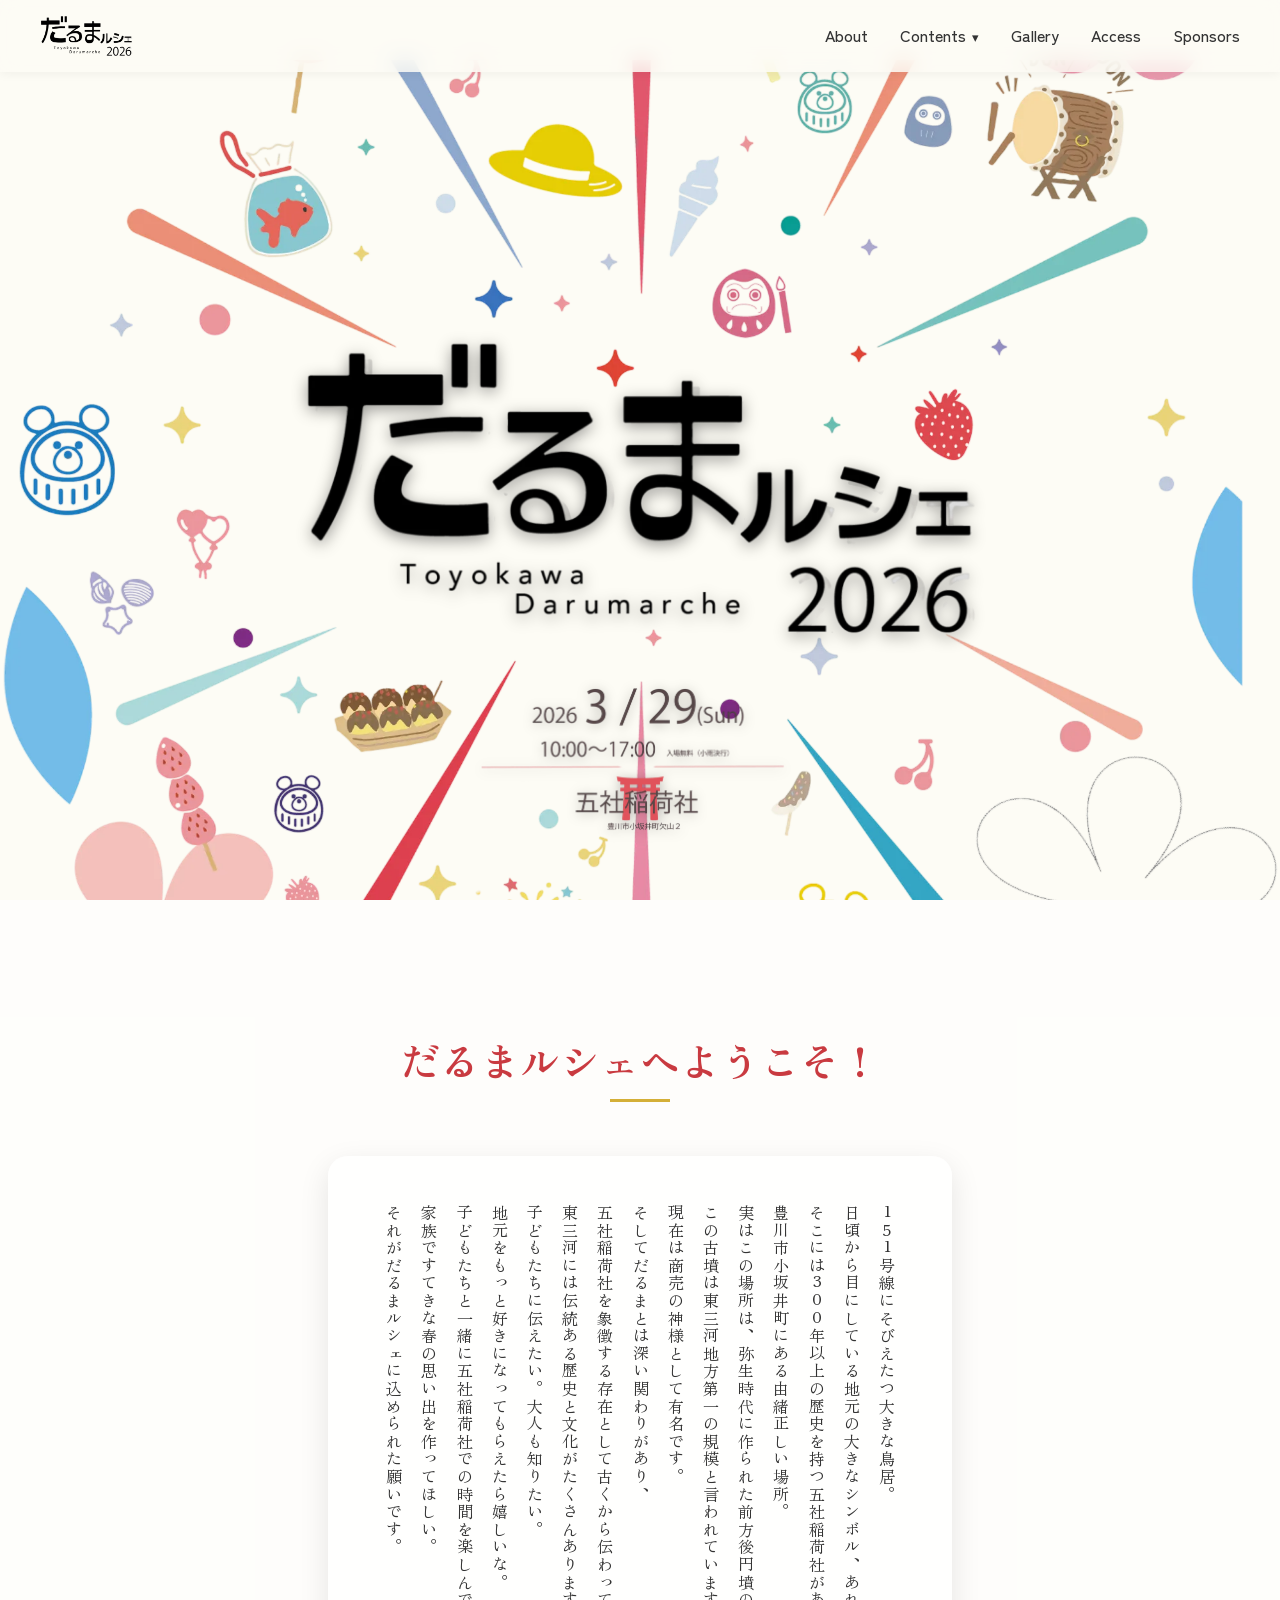
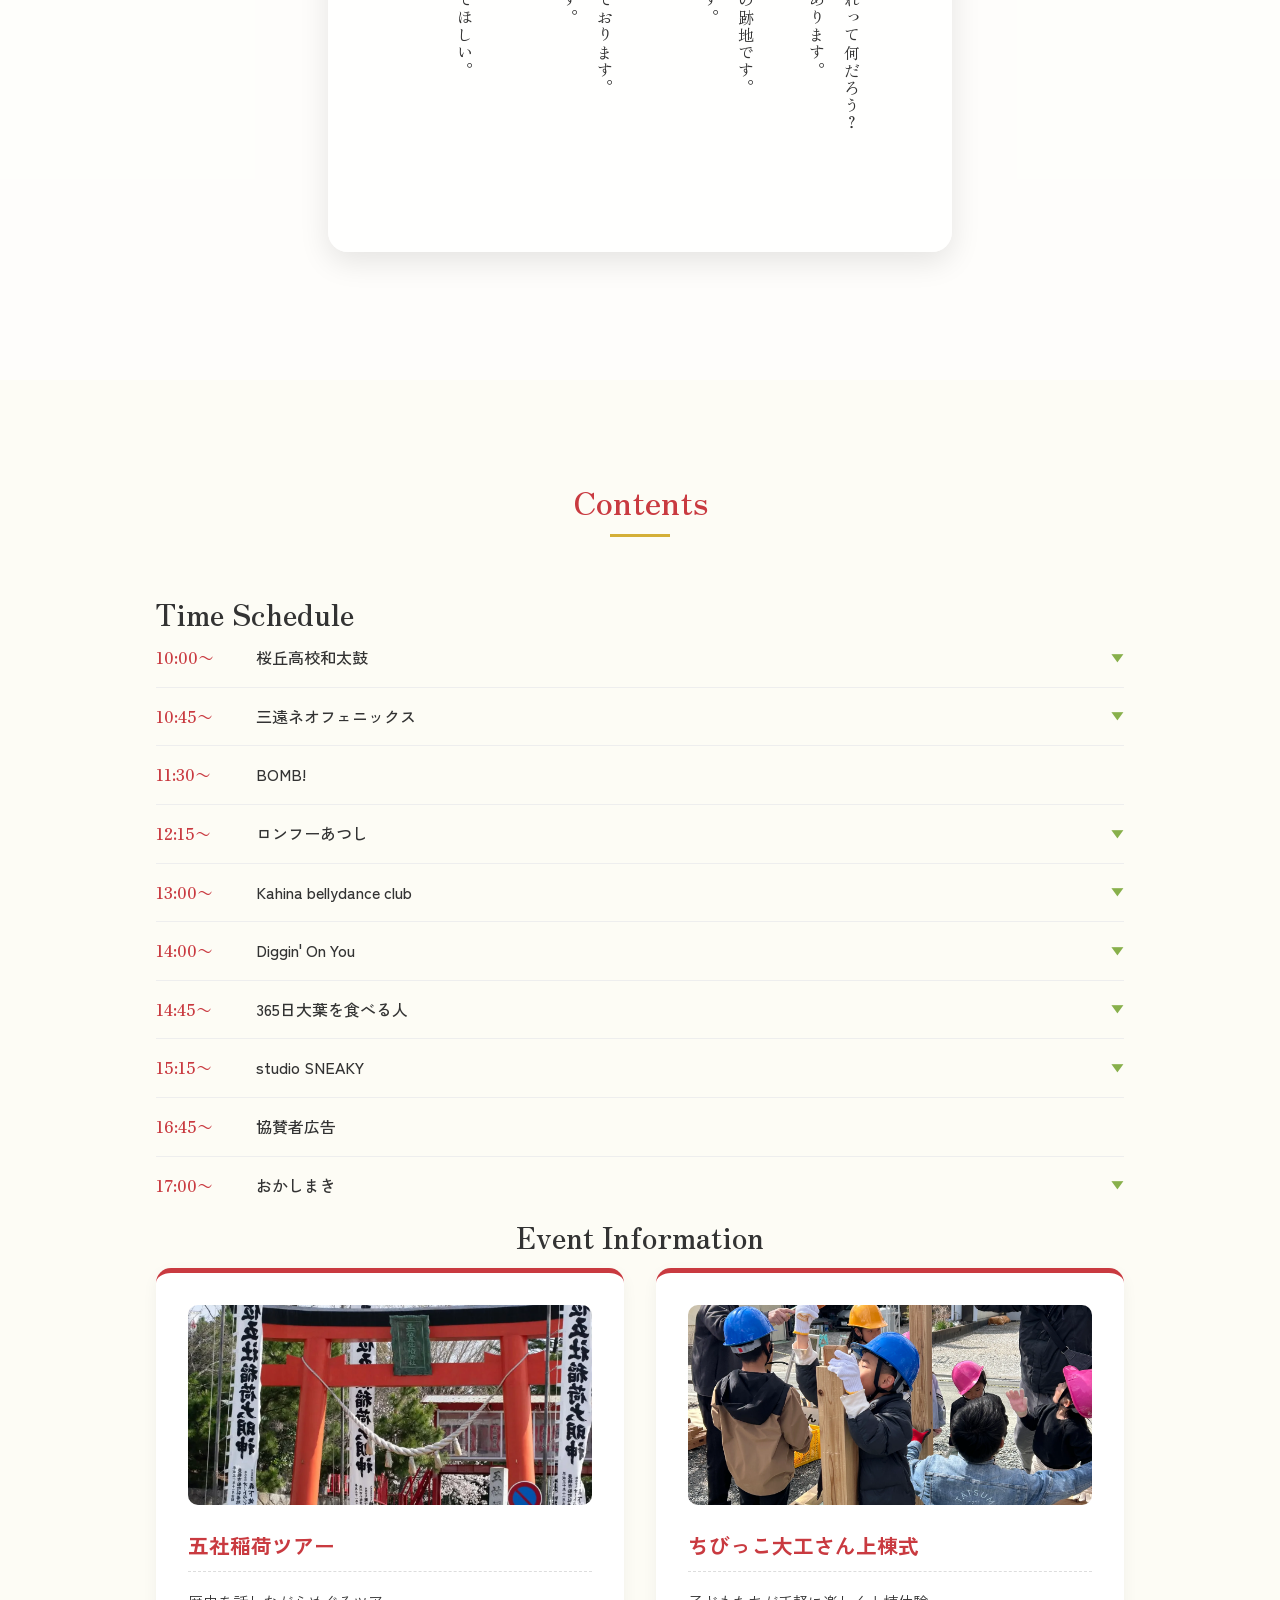
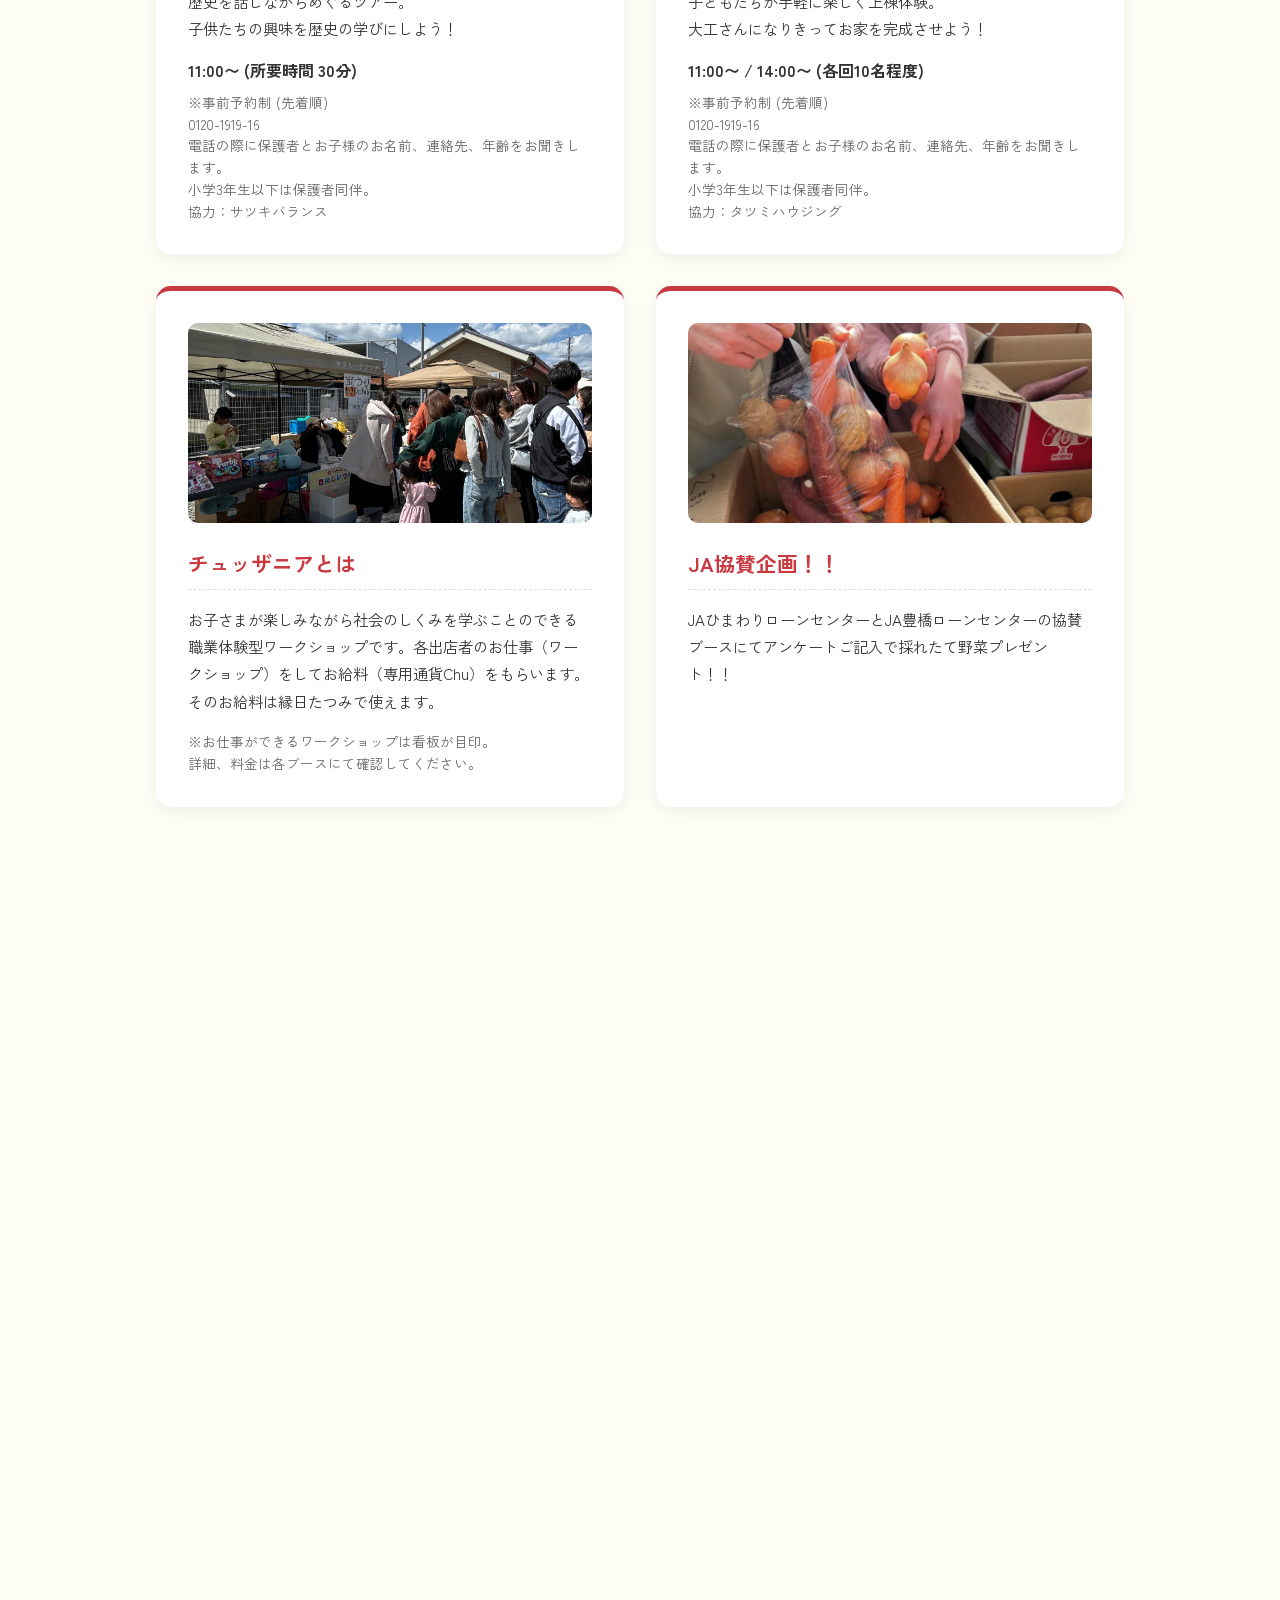
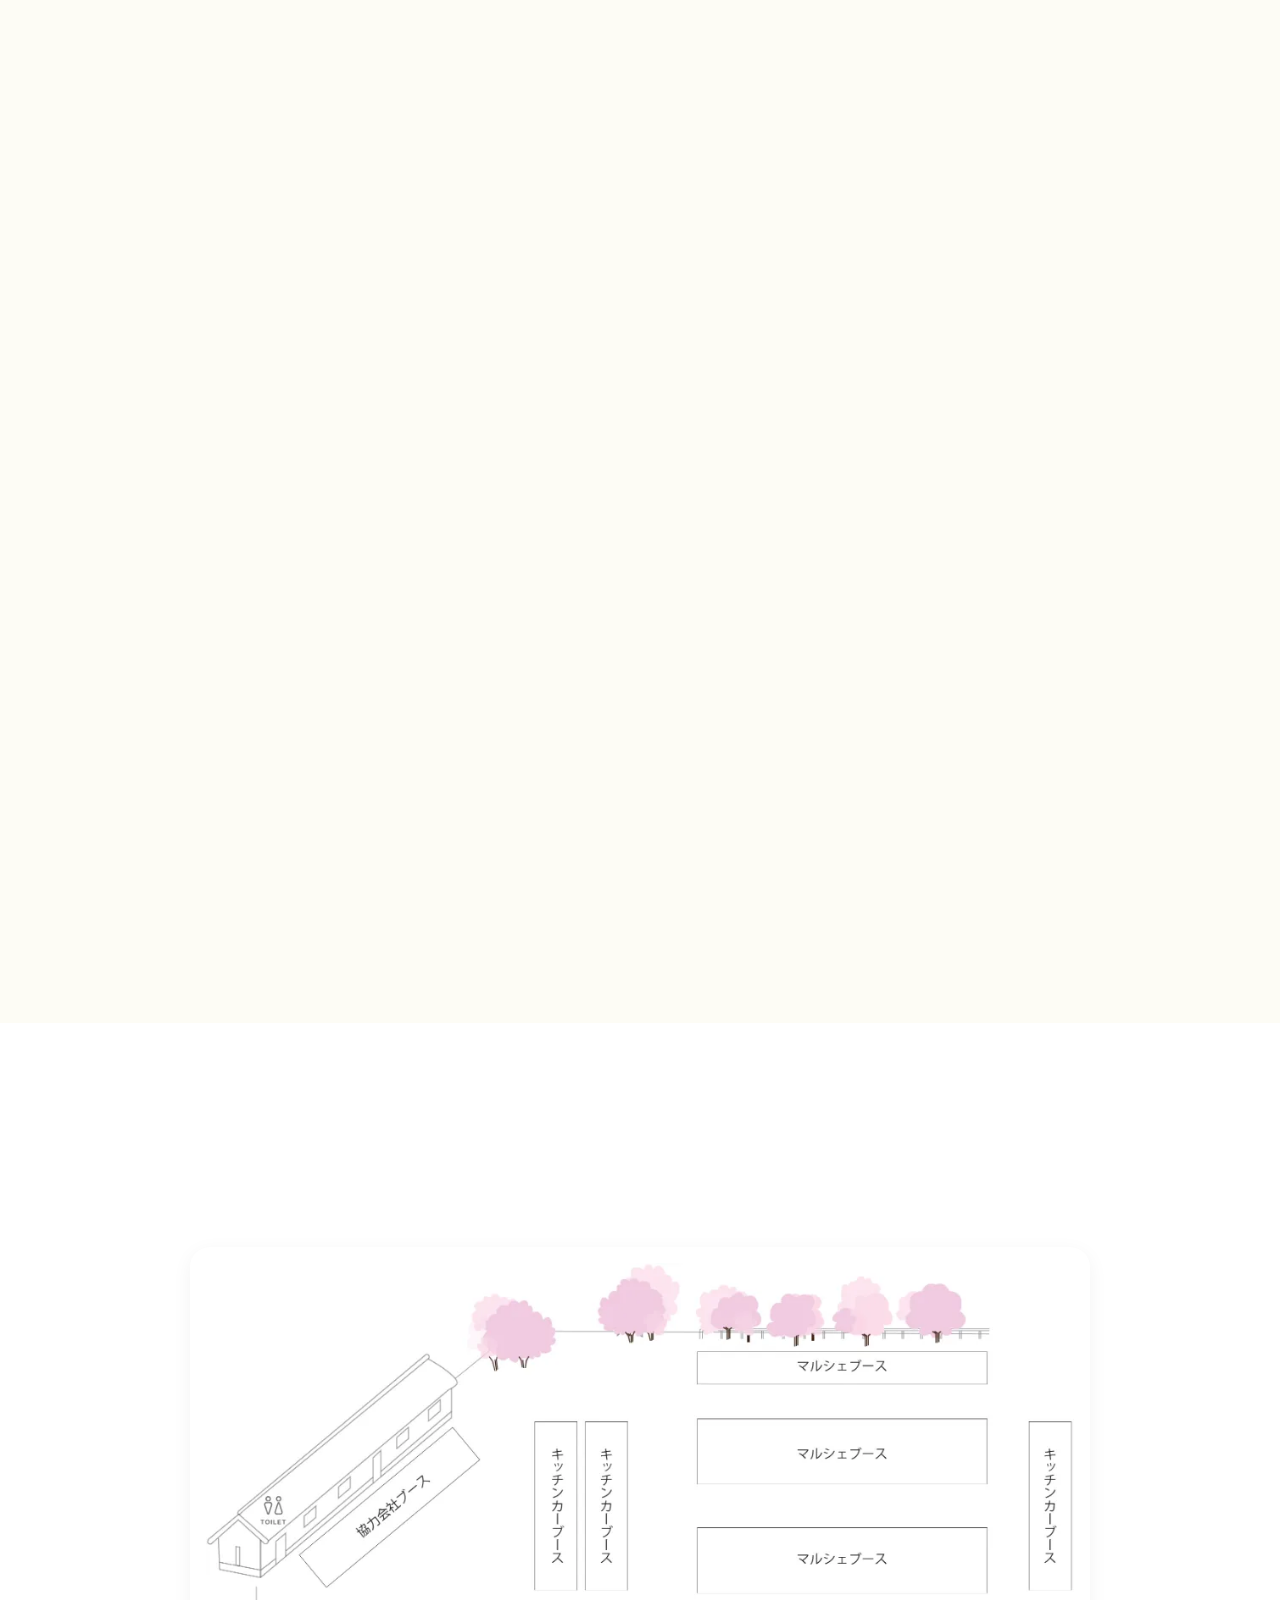
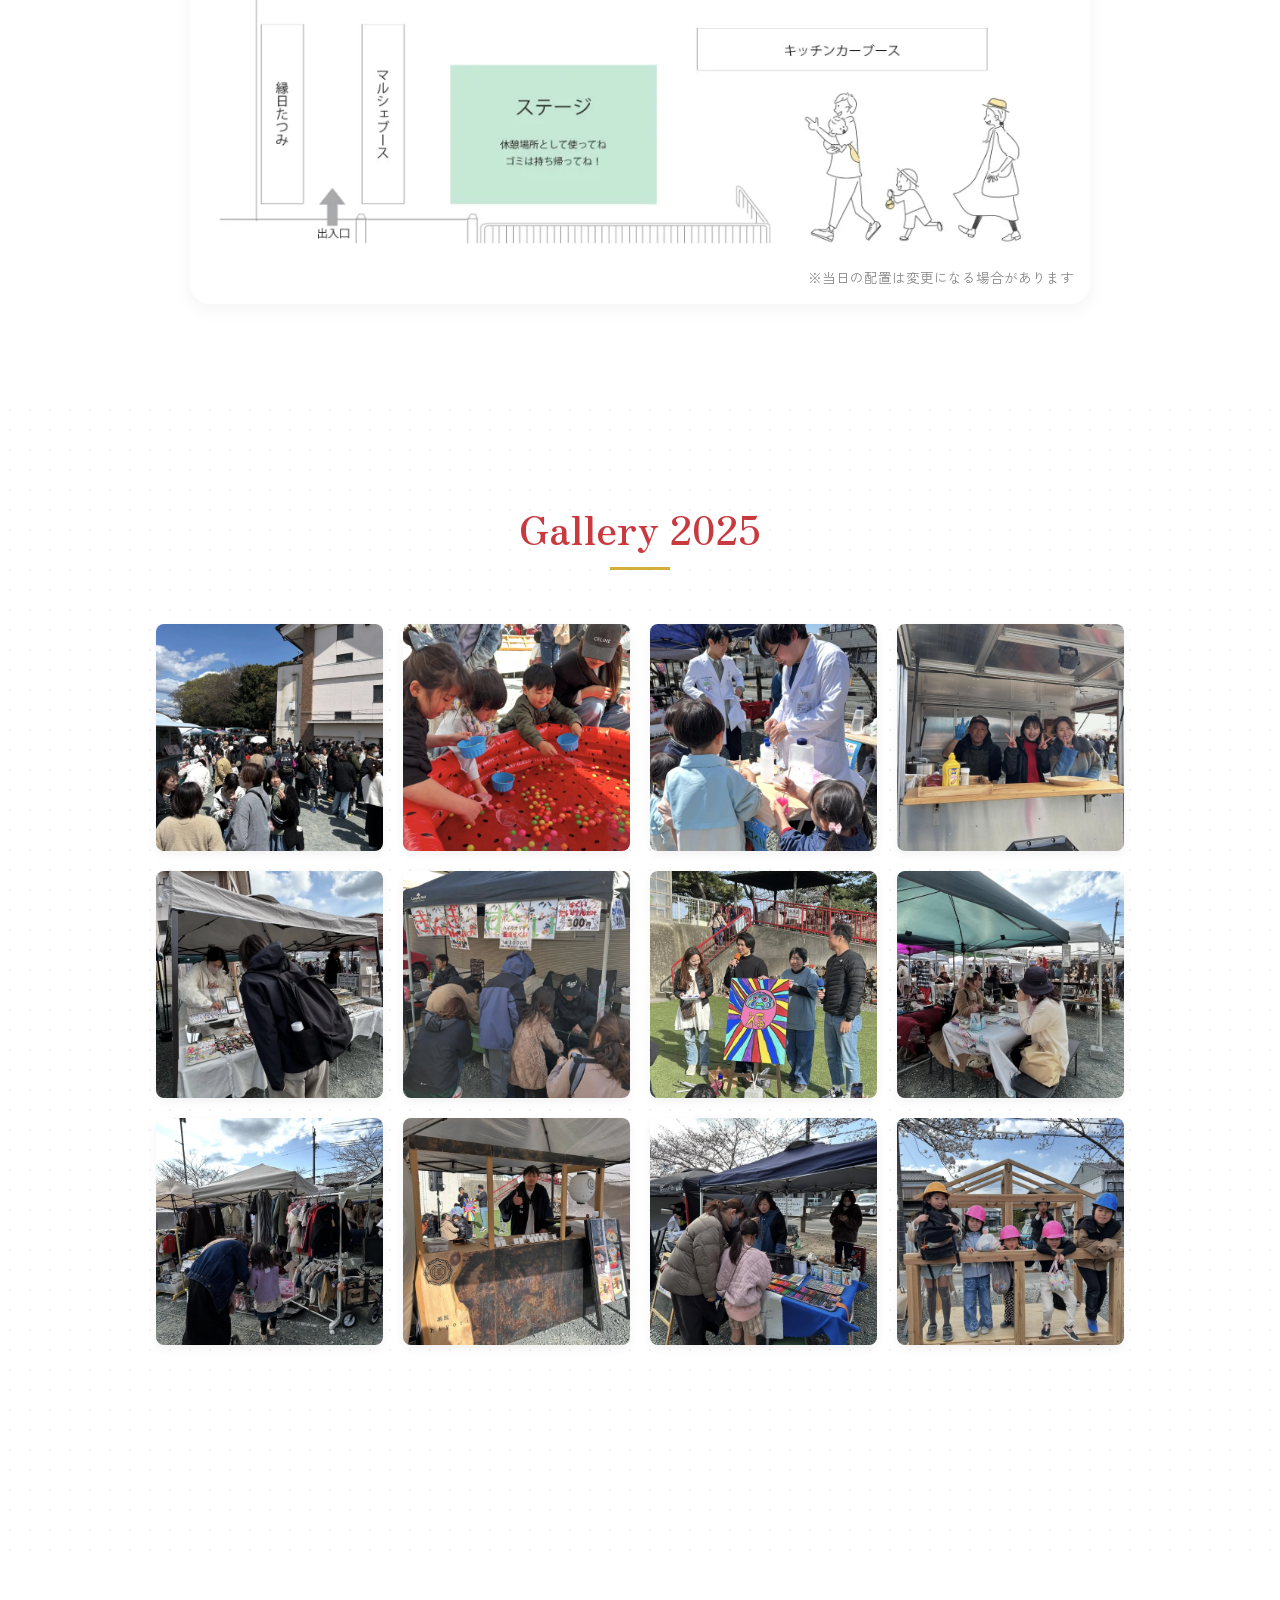
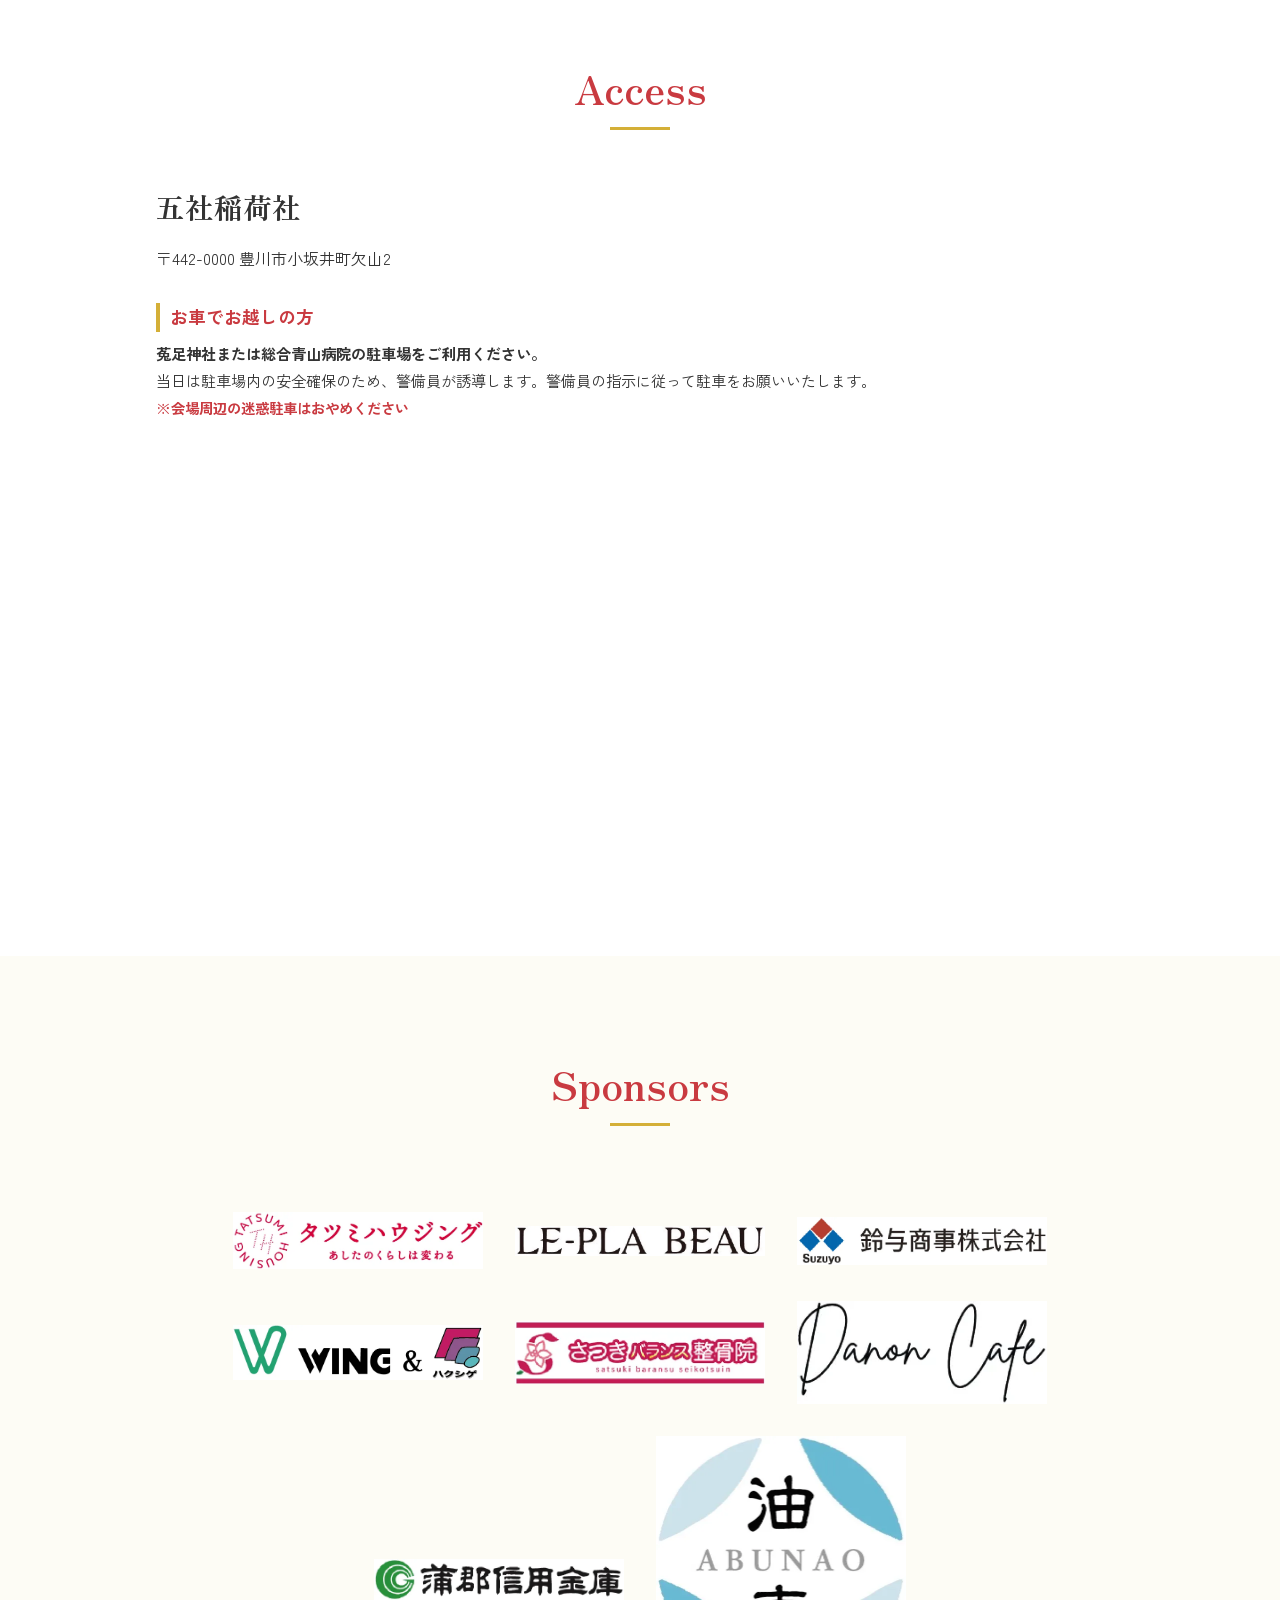
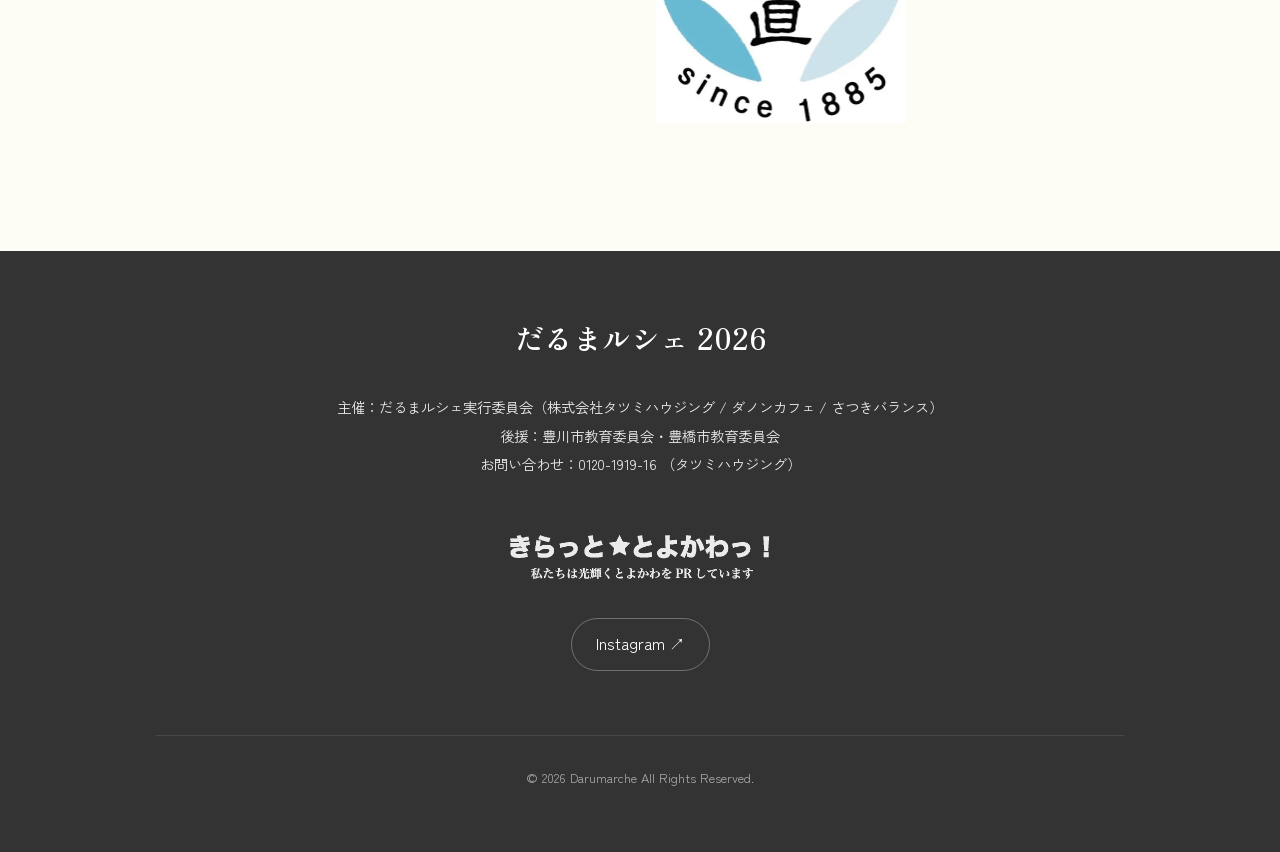
==== commit 6dfe6e2a: "SEO対策4" ====
--- a/index.html
+++ b/index.html
@@ -60,8 +60,11 @@
       "description": "2026年3月29日（日）開催！豊川市五社稲荷社での「だるまルシェ」。おしゃれなマルシェ、キッチンカー、ステージイベントで春の訪れを楽しみましょう。",
       "offers": {
         "@type": "Offer",
+        "url": "https://tatsumi-gr.jp/events/darumarche-2026/",
         "price": 0,
-        "priceCurrency": "JPY"
+        "priceCurrency": "JPY",
+        "availability": "https://schema.org/InStock",
+        "validFrom": "2026-03-01T00:00:00+09:00"
       },
       "organizer": {
         "@type": "Organization",
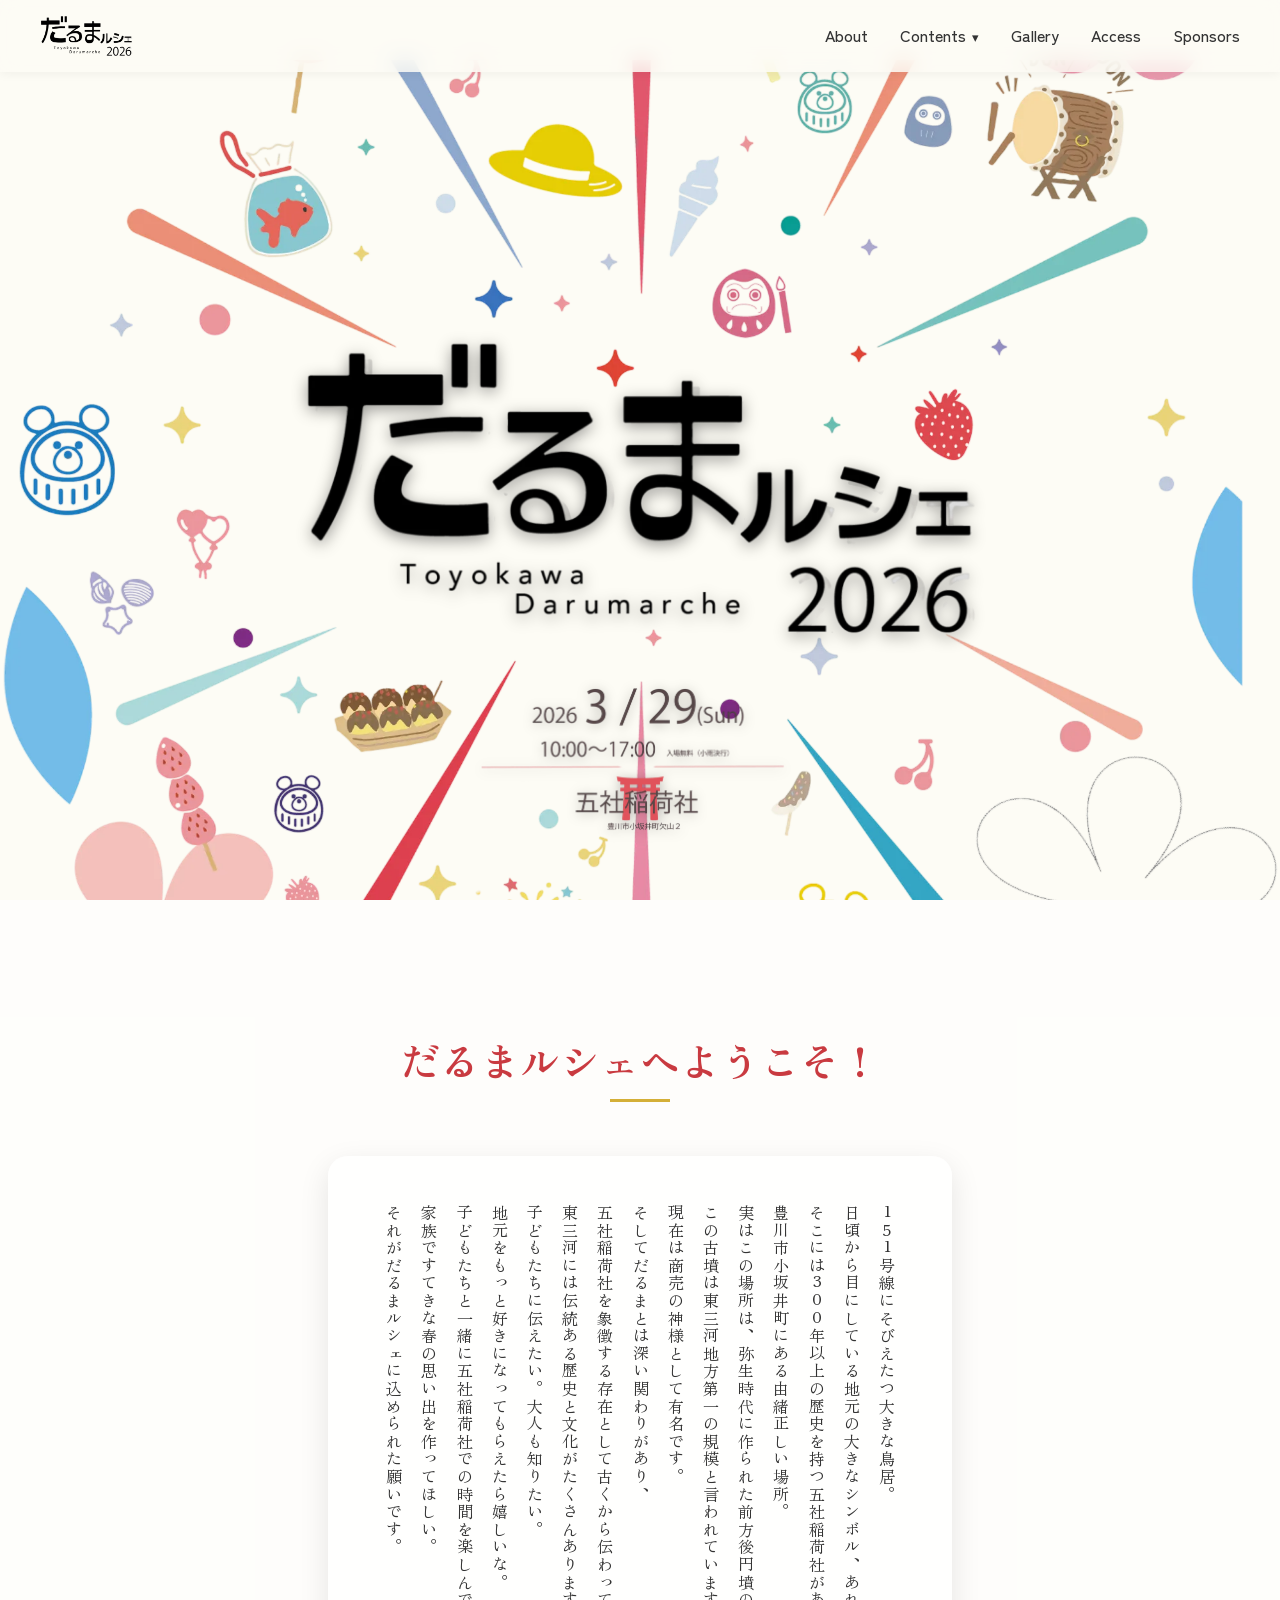
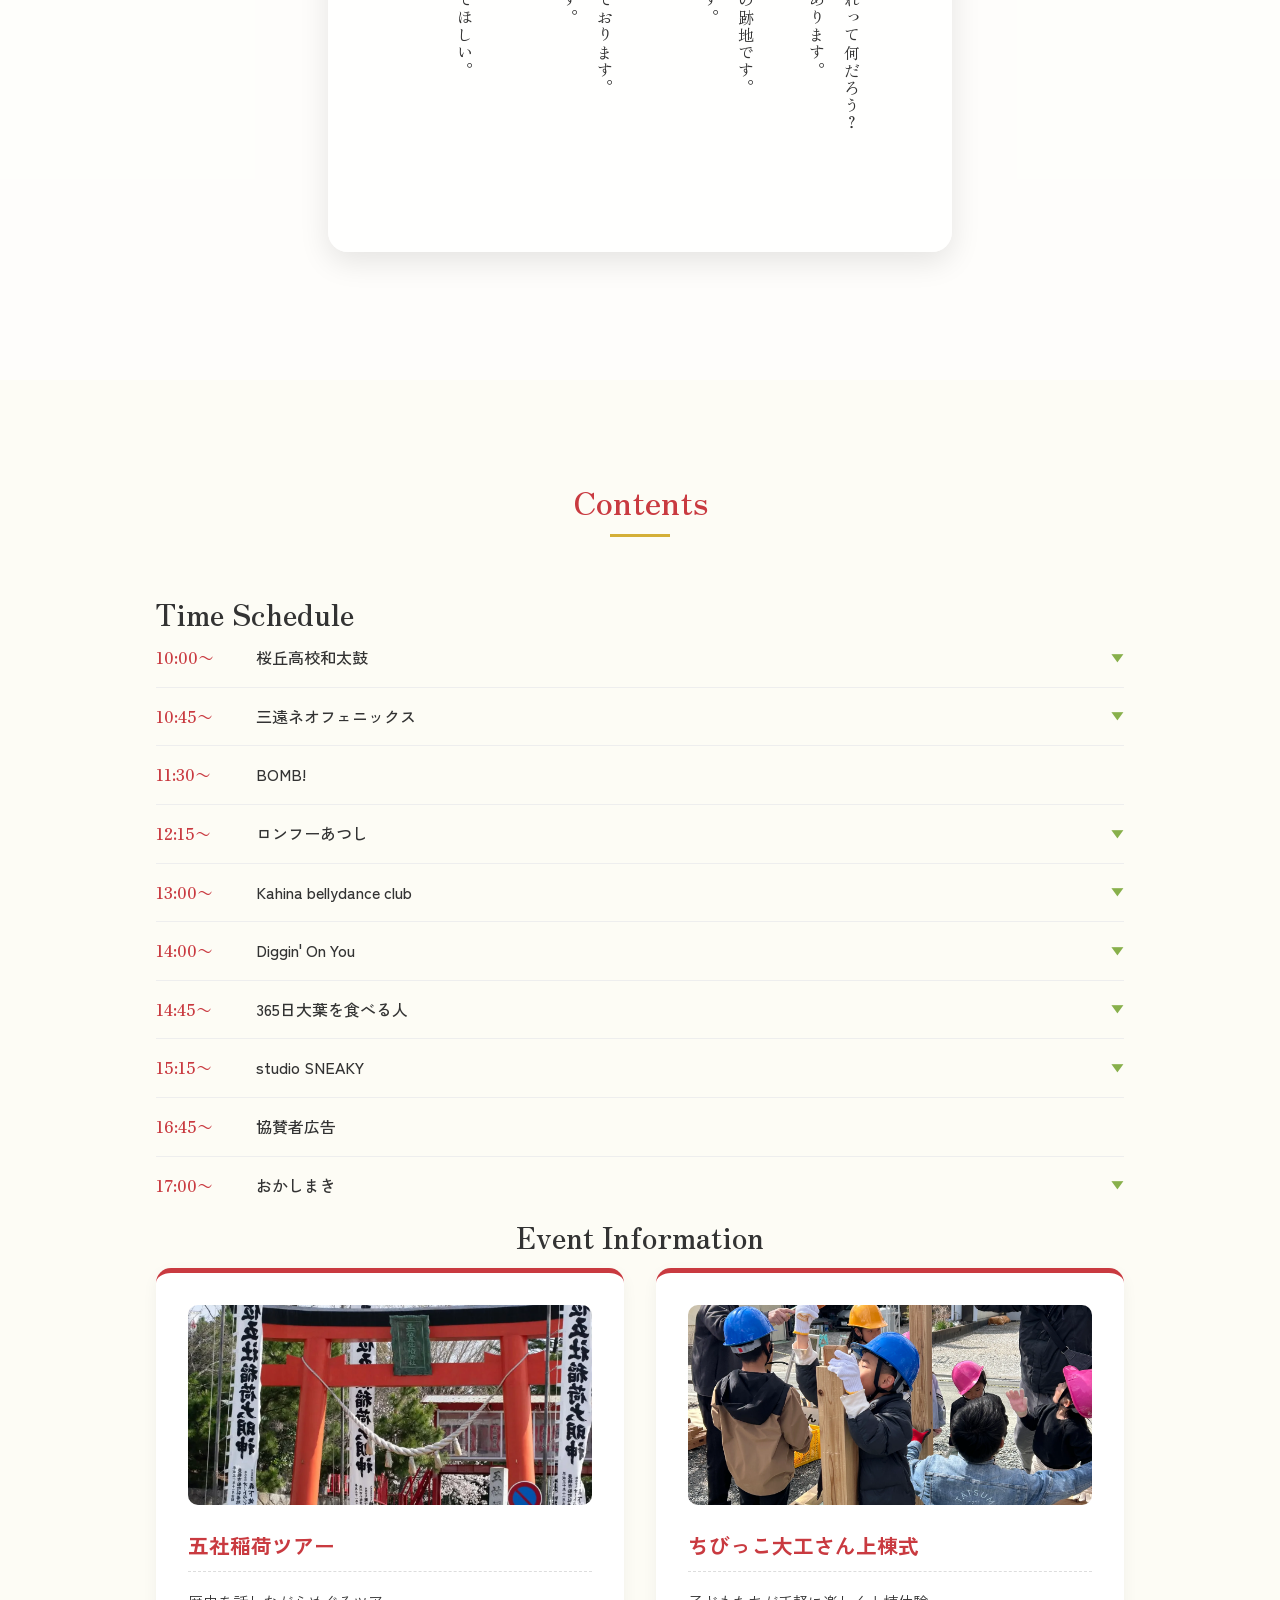
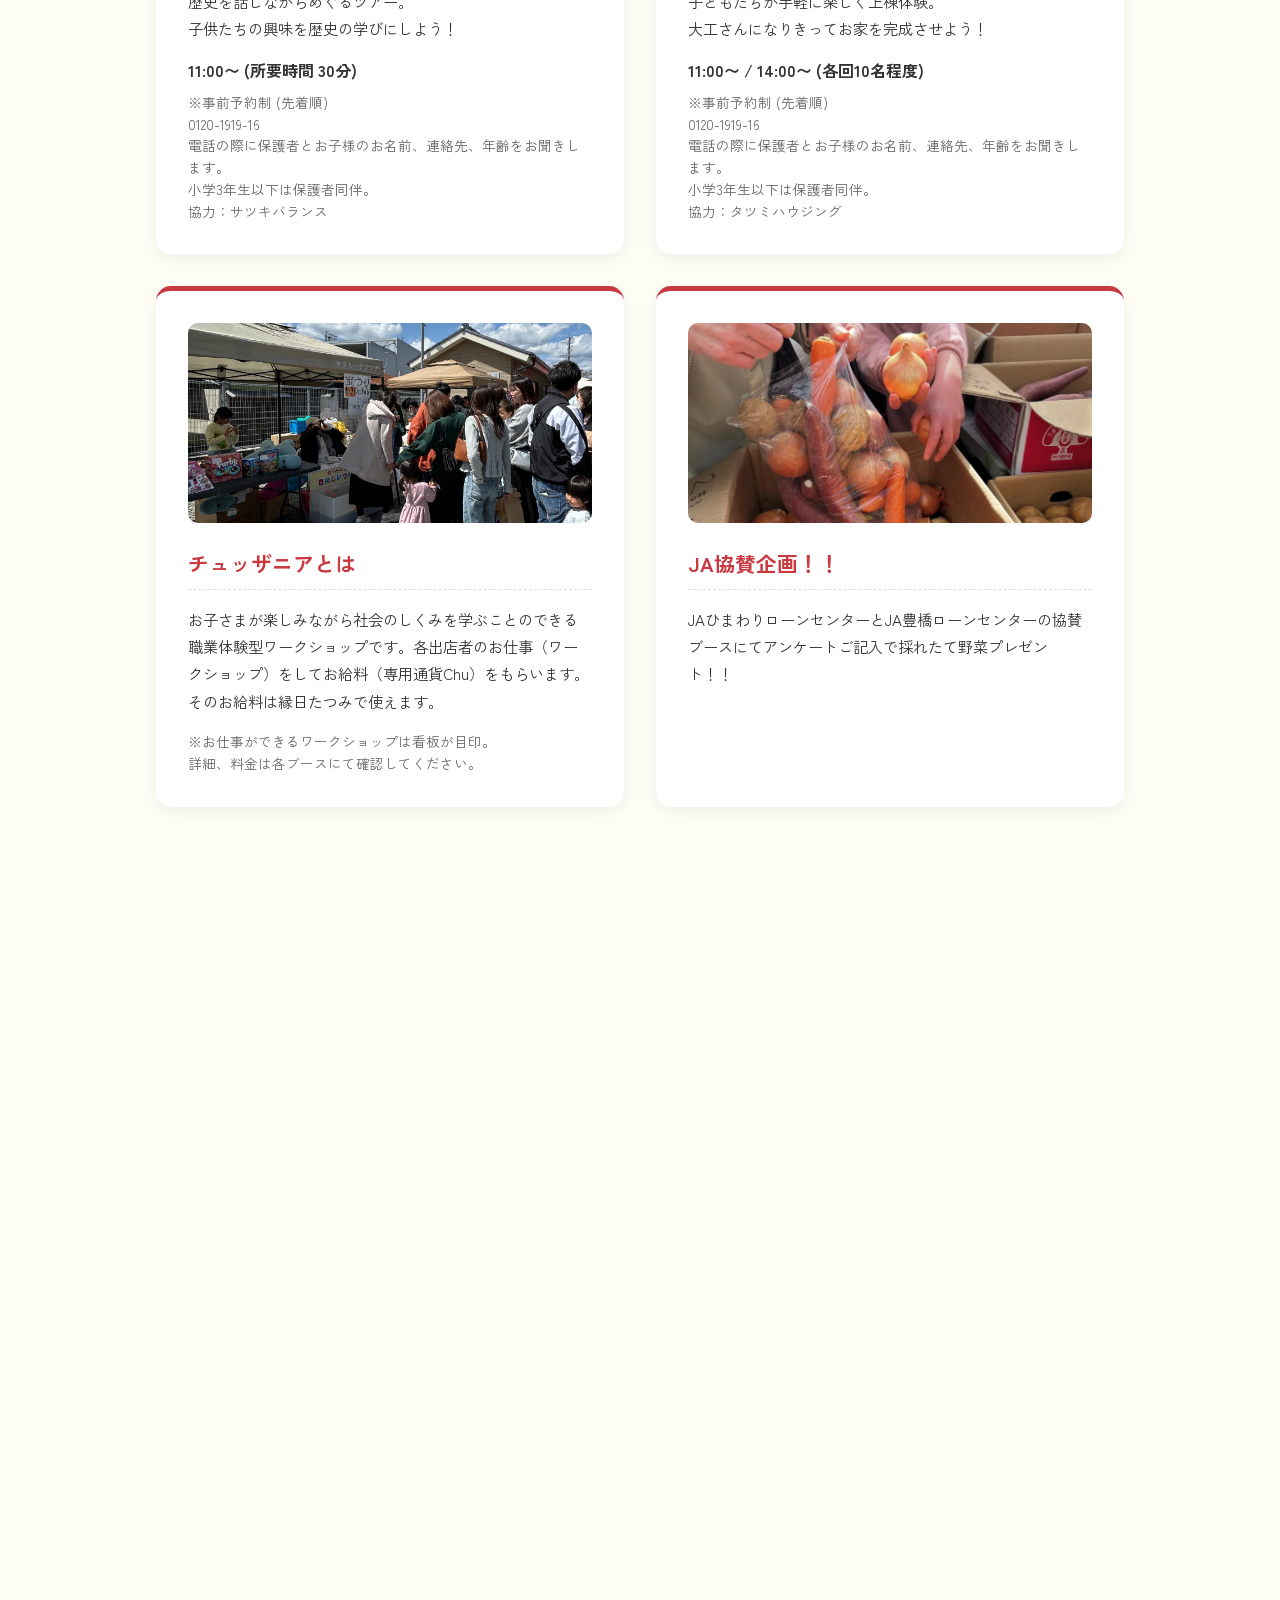
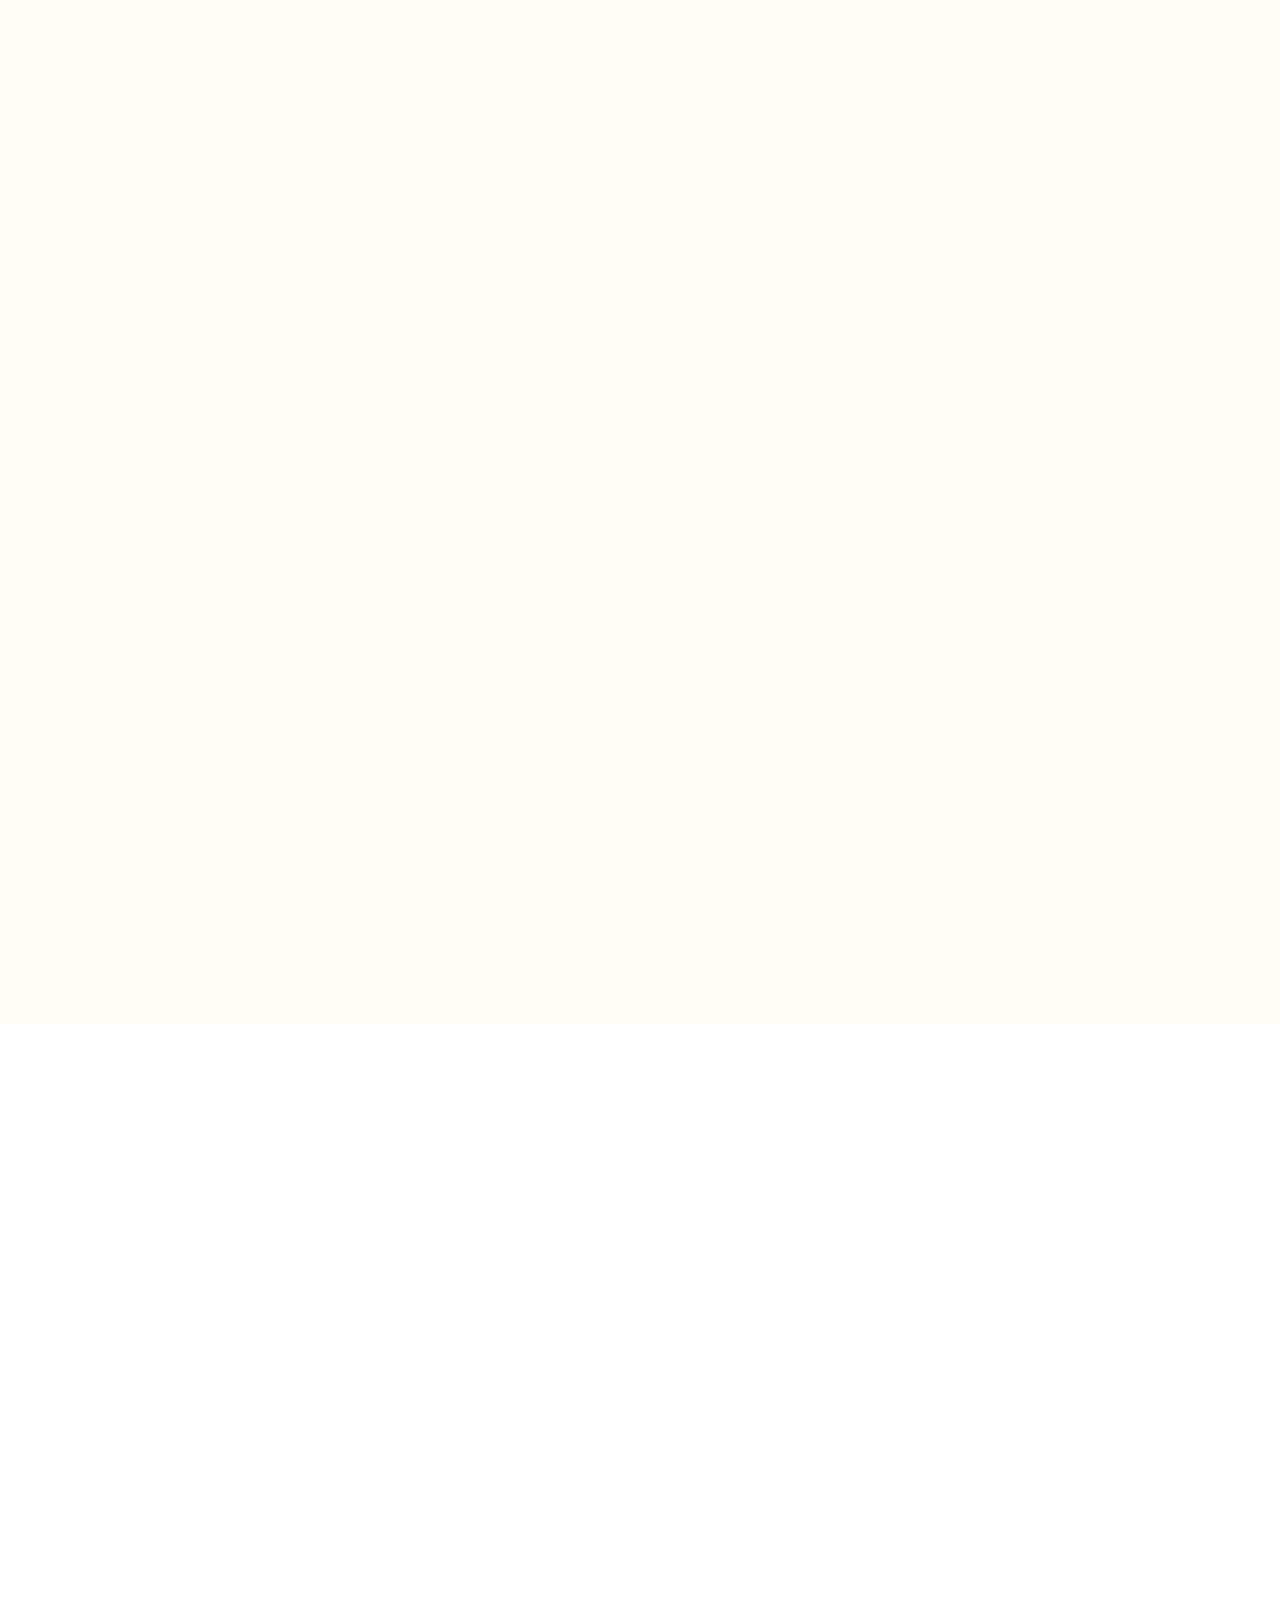
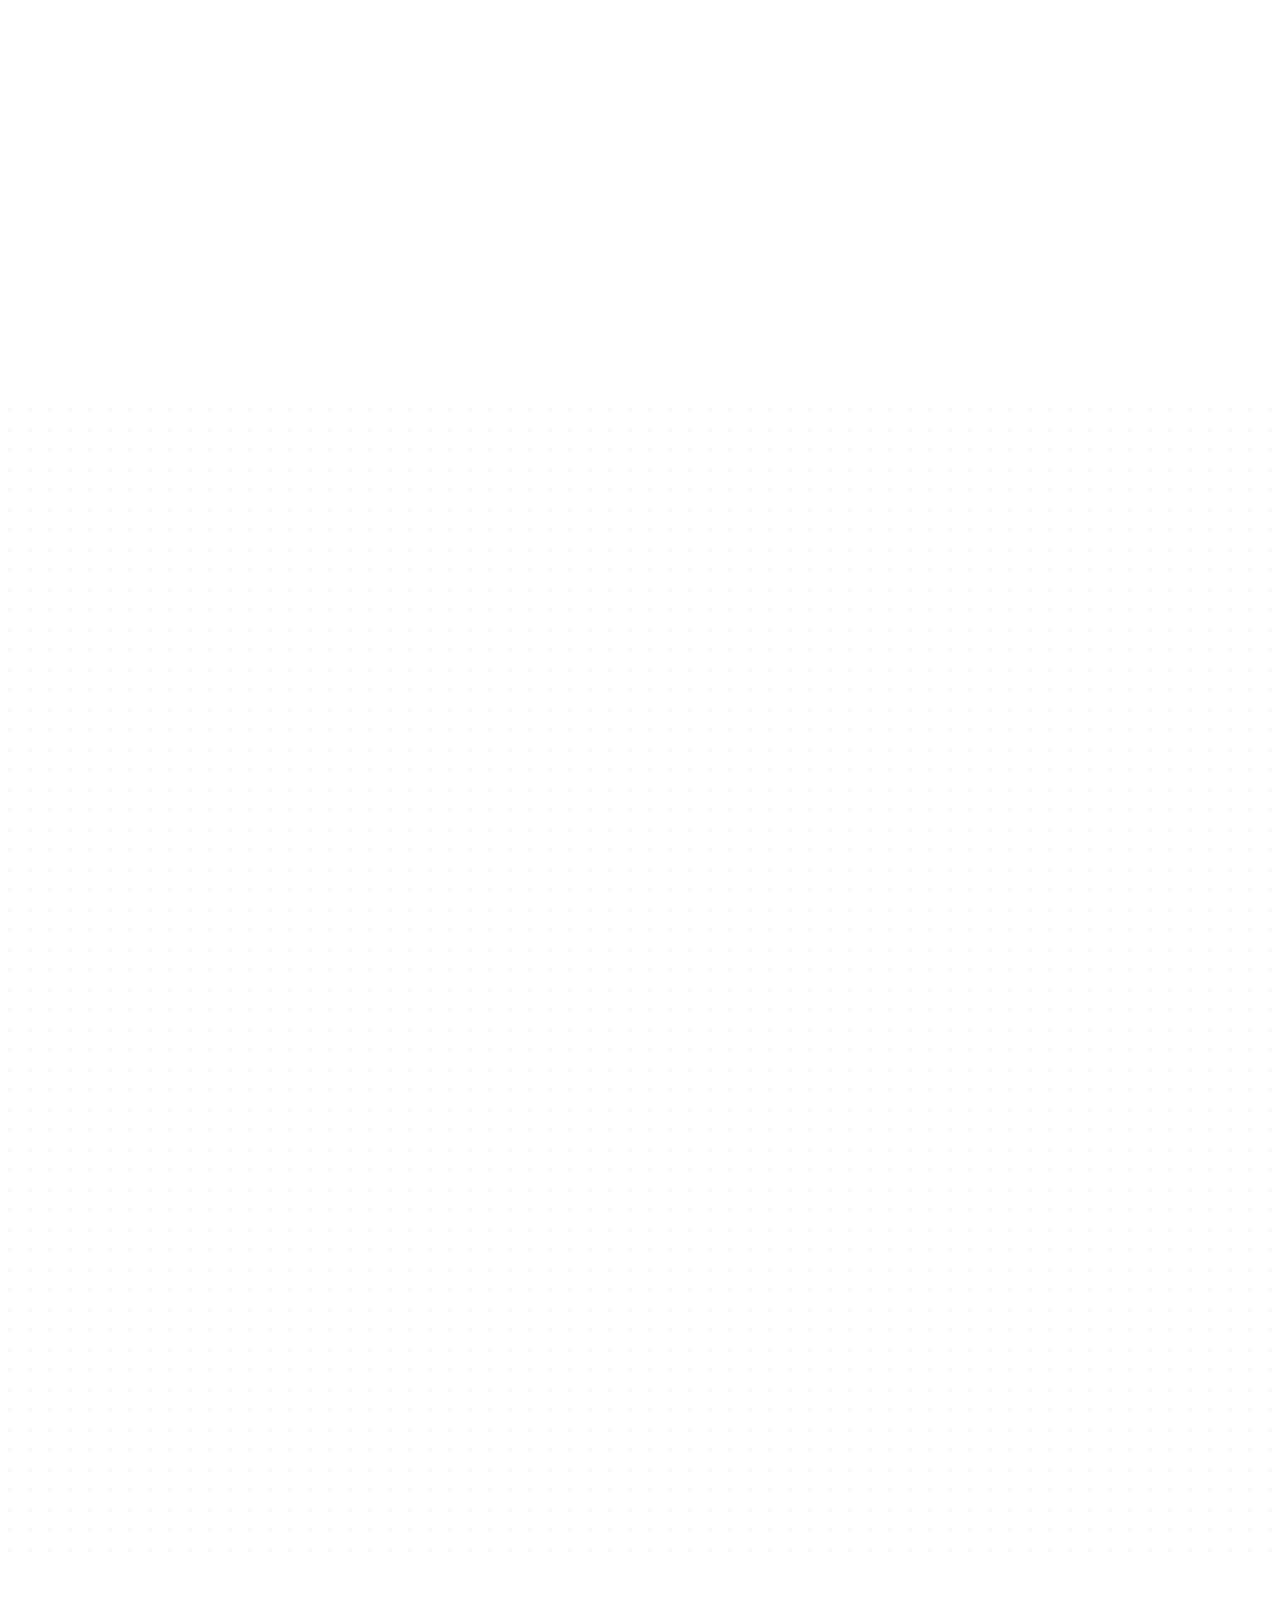
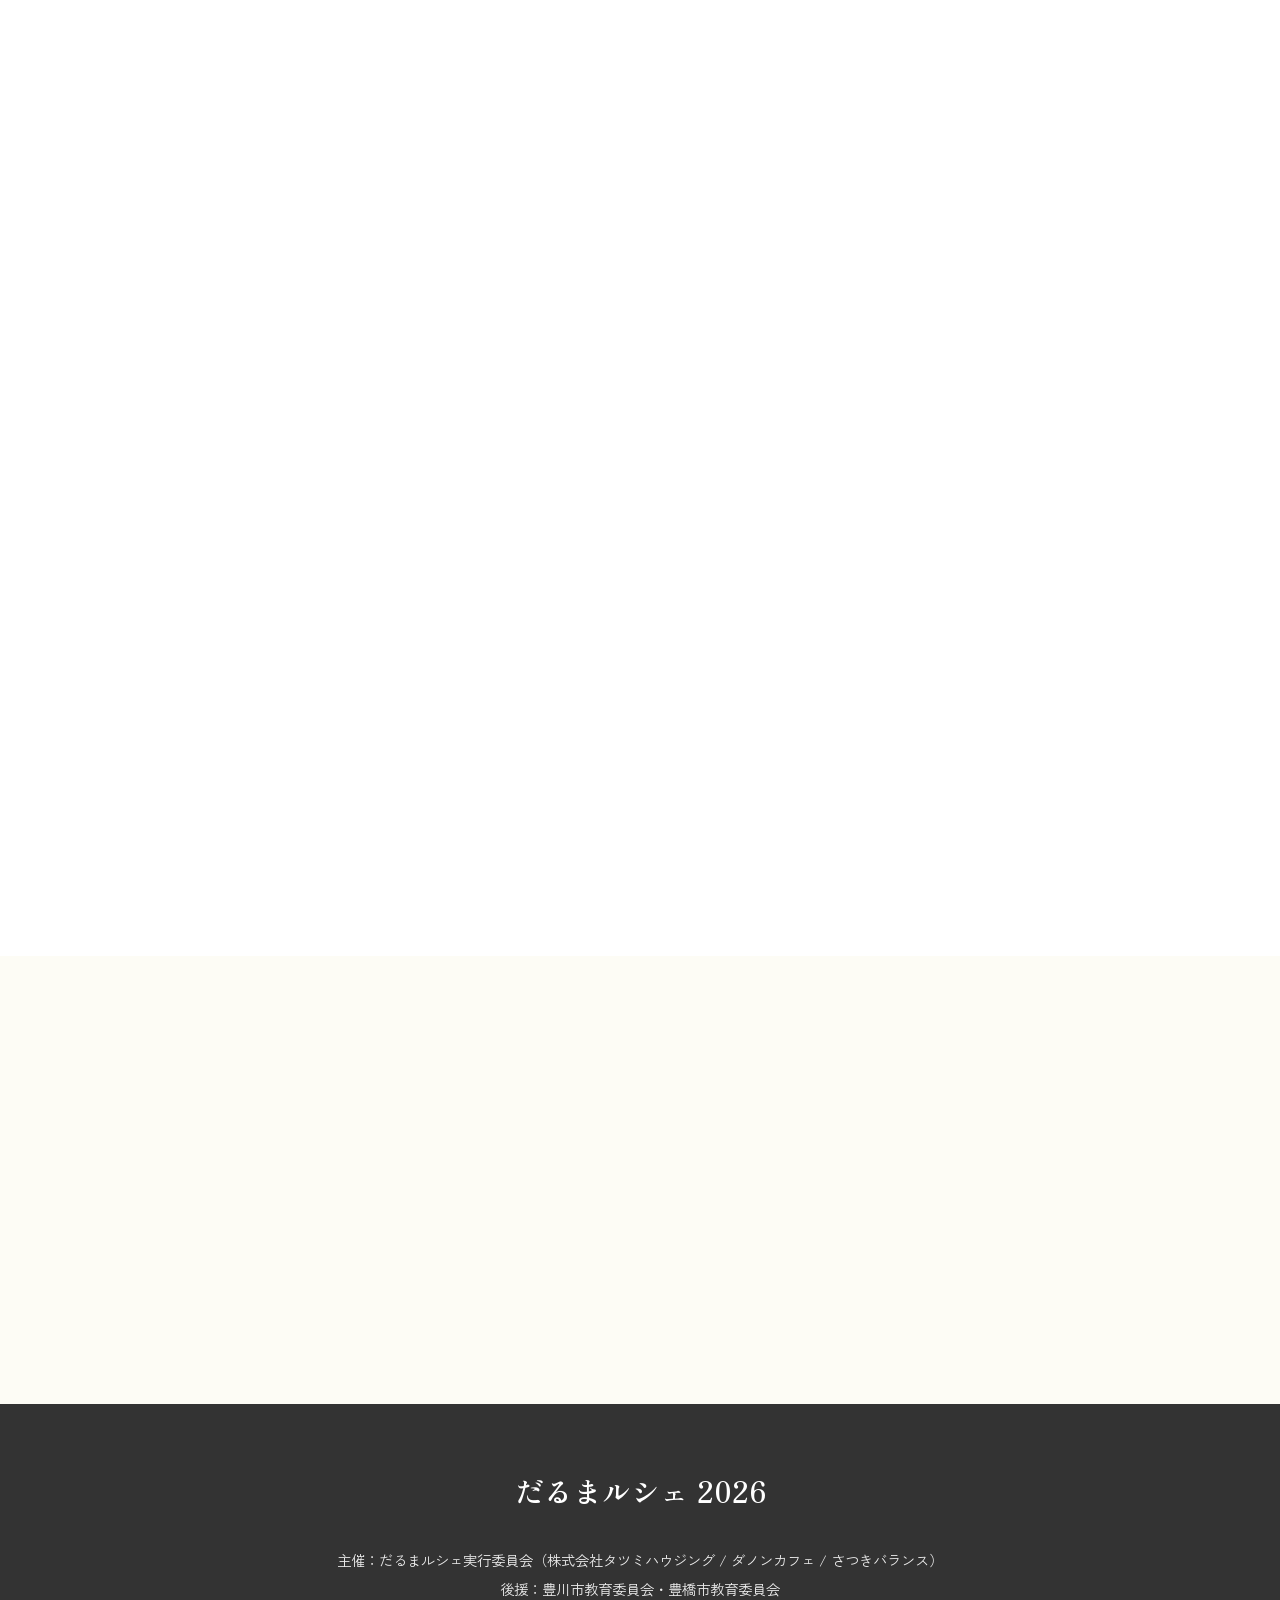
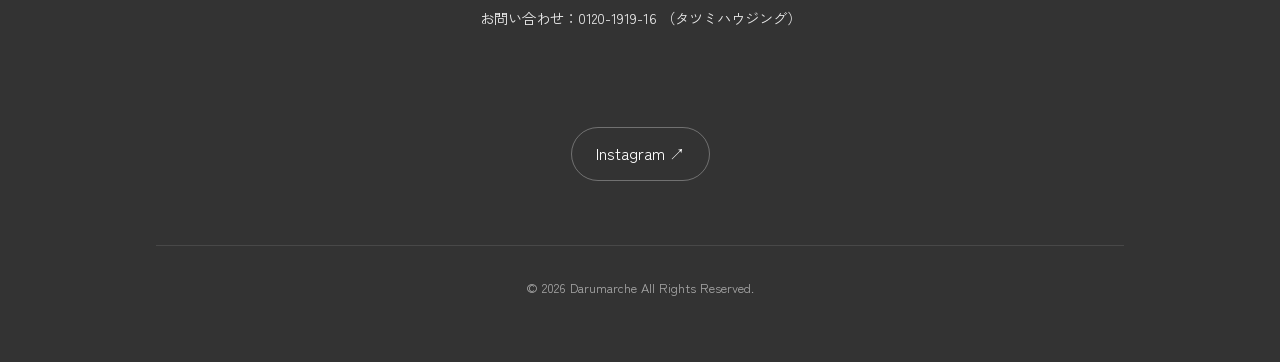
==== commit fc97e71f: "微修正" ====
--- a/index.html
+++ b/index.html
@@ -4,19 +4,19 @@
 <head>
     <meta charset="UTF-8">
     <meta name="viewport" content="width=device-width, initial-scale=1.0">
-    <title>だるマルシェ 2026 | 愛知県豊川市の地域活性イベント</title>
-    <meta name="description" content="2026年開催の『だるマルシェ』公式サイト。愛知県豊川市で食と文化を楽しむ体験型マルシェです。ご家族で楽しめる出店やワークショップ情報が満載！">
+    <title>だるまルシェ 2026 | 愛知県豊川市の地域活性イベント</title>
+    <meta name="description" content="2026年開催の『だるまルシェ』公式サイト。愛知県豊川市で食と文化を楽しむ体験型マルシェです。ご家族で楽しめる出店やワークショップ情報が満載！">
 
     <!-- Favicon -->
     <link rel="icon" href="images/favicon.webp" type="image/webp">
     <link rel="apple-touch-icon" href="images/favicon.webp">
 
     <!-- OGP -->
-    <meta property="og:title" content="だるマルシェ 2026 | 愛知県豊川市の地域活性イベント">
+    <meta property="og:title" content="だるまルシェ 2026 | 愛知県豊川市の地域活性イベント">
     <meta property="og:type" content="website">
-    <meta property="og:url" content="https://inoueyuusuke.github.io/daruma-rche-2026/">
-    <meta property="og:image" content="https://inoueyuusuke.github.io/daruma-rche-2026/images/ogp.webp">
-    <meta property="og:description" content="2026年開催の『だるマルシェ』公式サイト。愛知県豊川市で食と文化を楽しむ体験型マルシェです。ご家族で楽しめる出店やワークショップ情報が満載！">
+    <meta property="og:url" content="https://tatsumi-gr.jp/events/darumarche-2026/">
+    <meta property="og:image" content="https://tatsumi-gr.jp/events/darumarche-2026/images/ogp.webp">
+    <meta property="og:description" content="2026年開催の『だるまルシェ』公式サイト。愛知県豊川市で食と文化を楽しむ体験型マルシェです。ご家族で楽しめる出店やワークショップ情報が満載！">
     <meta property="og:site_name" content="だるまルシェ 2026">
     <meta name="twitter:card" content="summary_large_image">
 
@@ -55,7 +55,7 @@
         }
       },
       "image": [
-        "https://inoueyuusuke.github.io/daruma-rche-2026/images/ogp.webp"
+        "https://tatsumi-gr.jp/events/darumarche-2026/images/ogp.webp"
       ],
       "description": "2026年3月29日（日）開催！豊川市五社稲荷社での「だるまルシェ」。おしゃれなマルシェ、キッチンカー、ステージイベントで春の訪れを楽しみましょう。",
       "offers": {
@@ -135,7 +135,7 @@
 
     <main>
         <section id="hero" class="hero">
-            <h1 class="sr-only">だるマルシェ 2026</h1>
+            <h1 class="sr-only">だるまルシェ 2026</h1>
 
             <div class="hero-container">
                 <div class="hero-poster-wrapper fade-in-up">
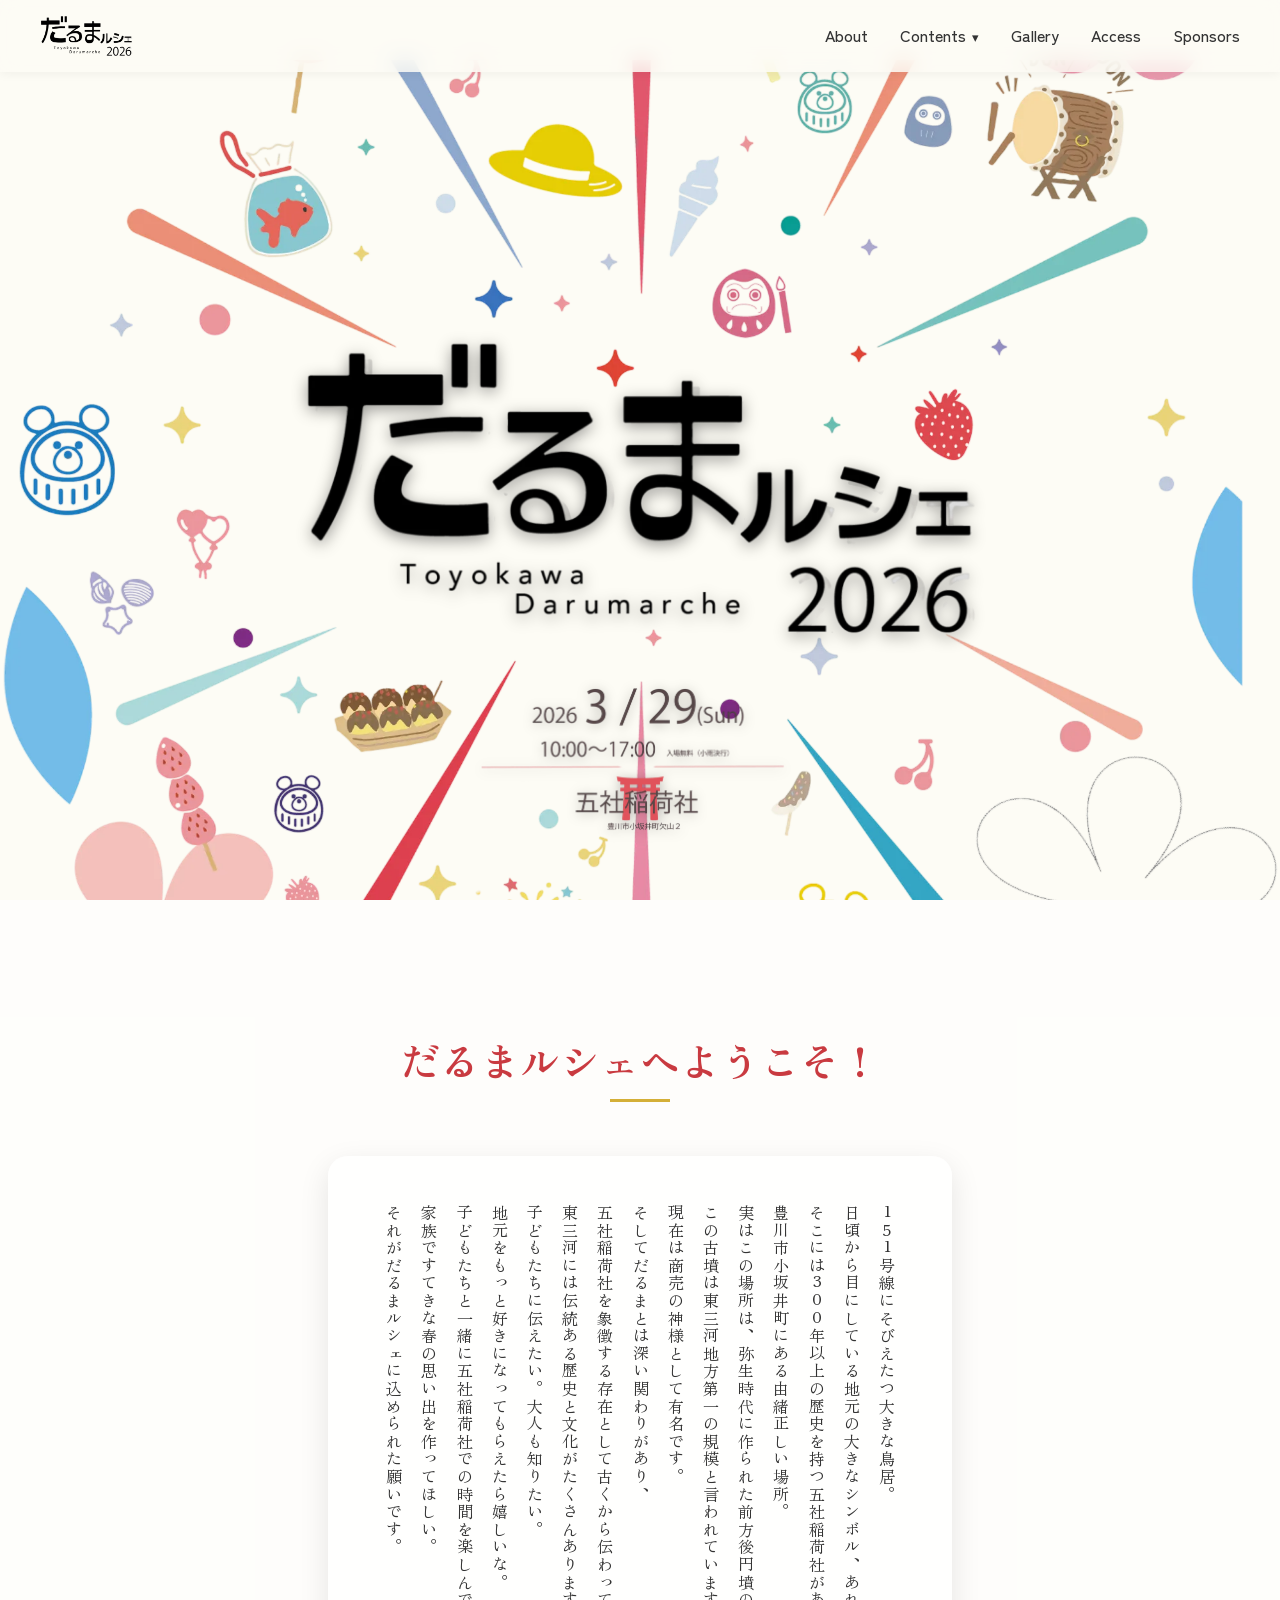
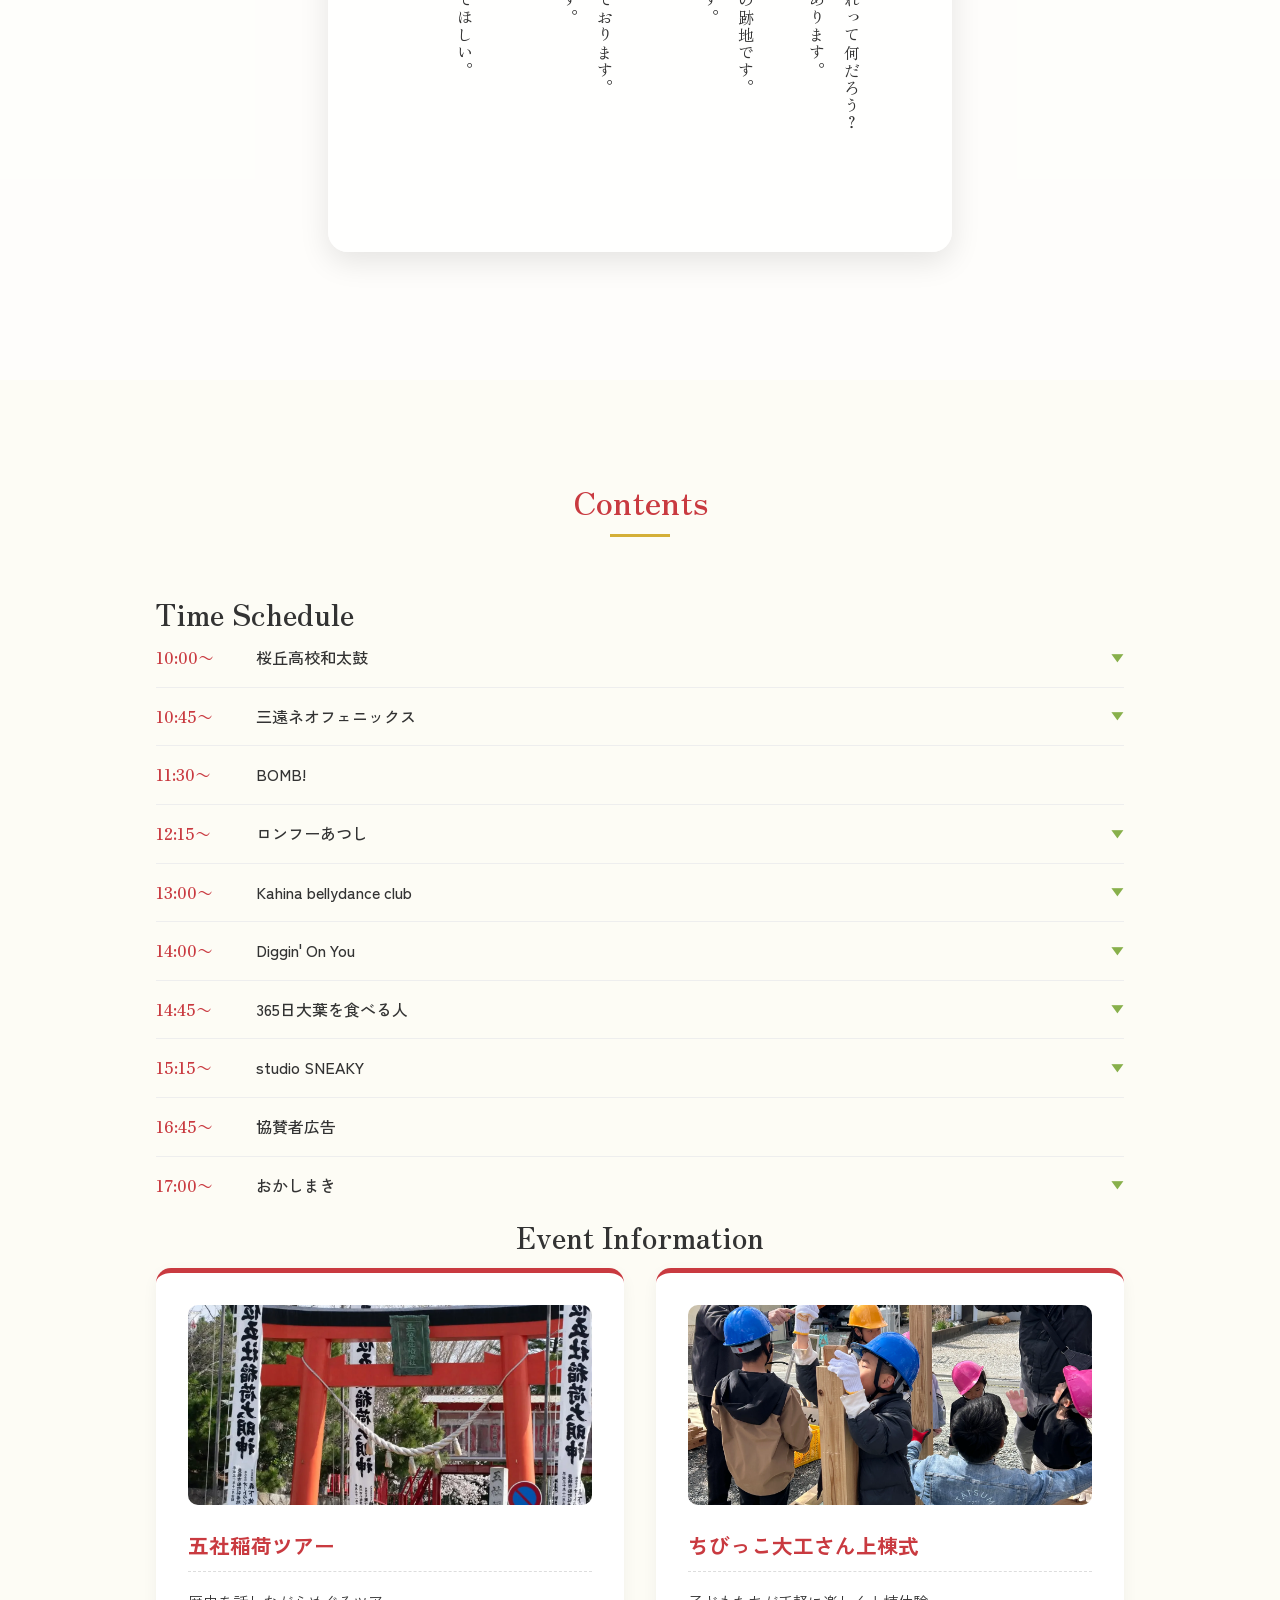
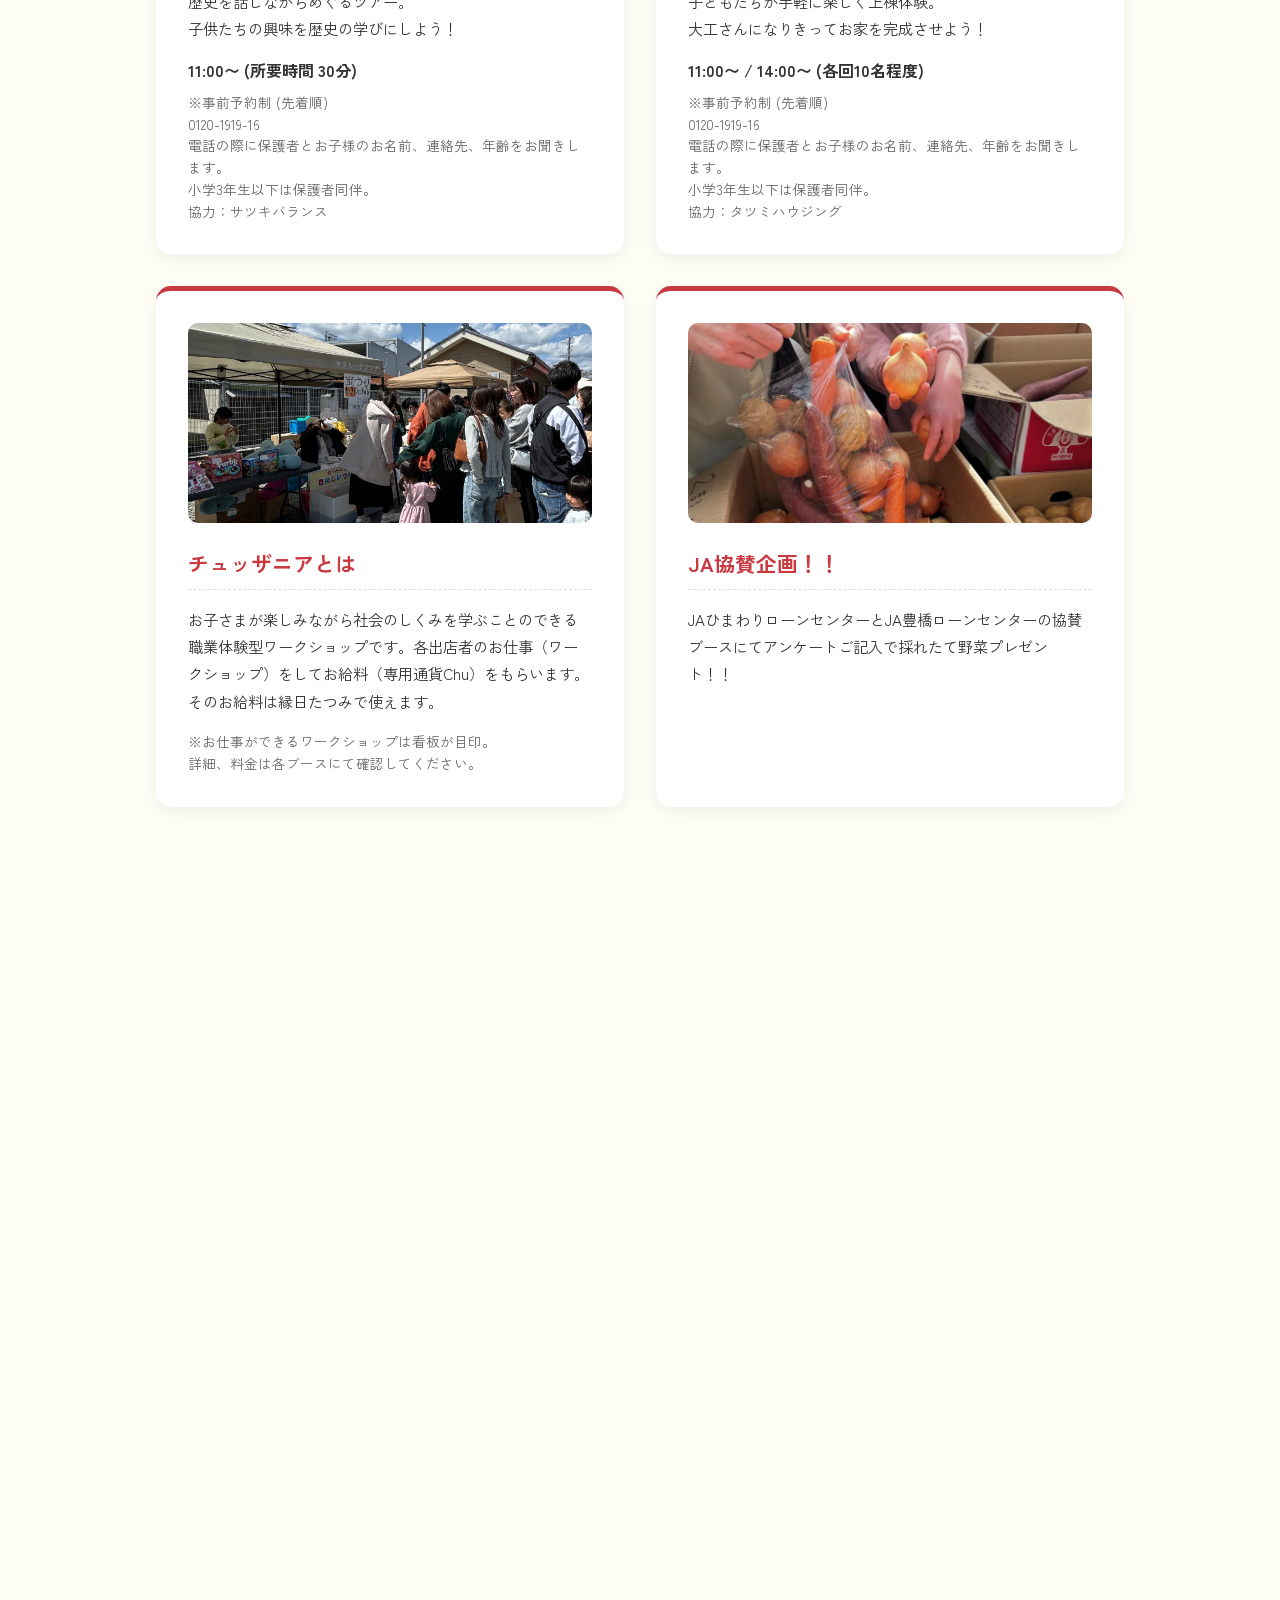
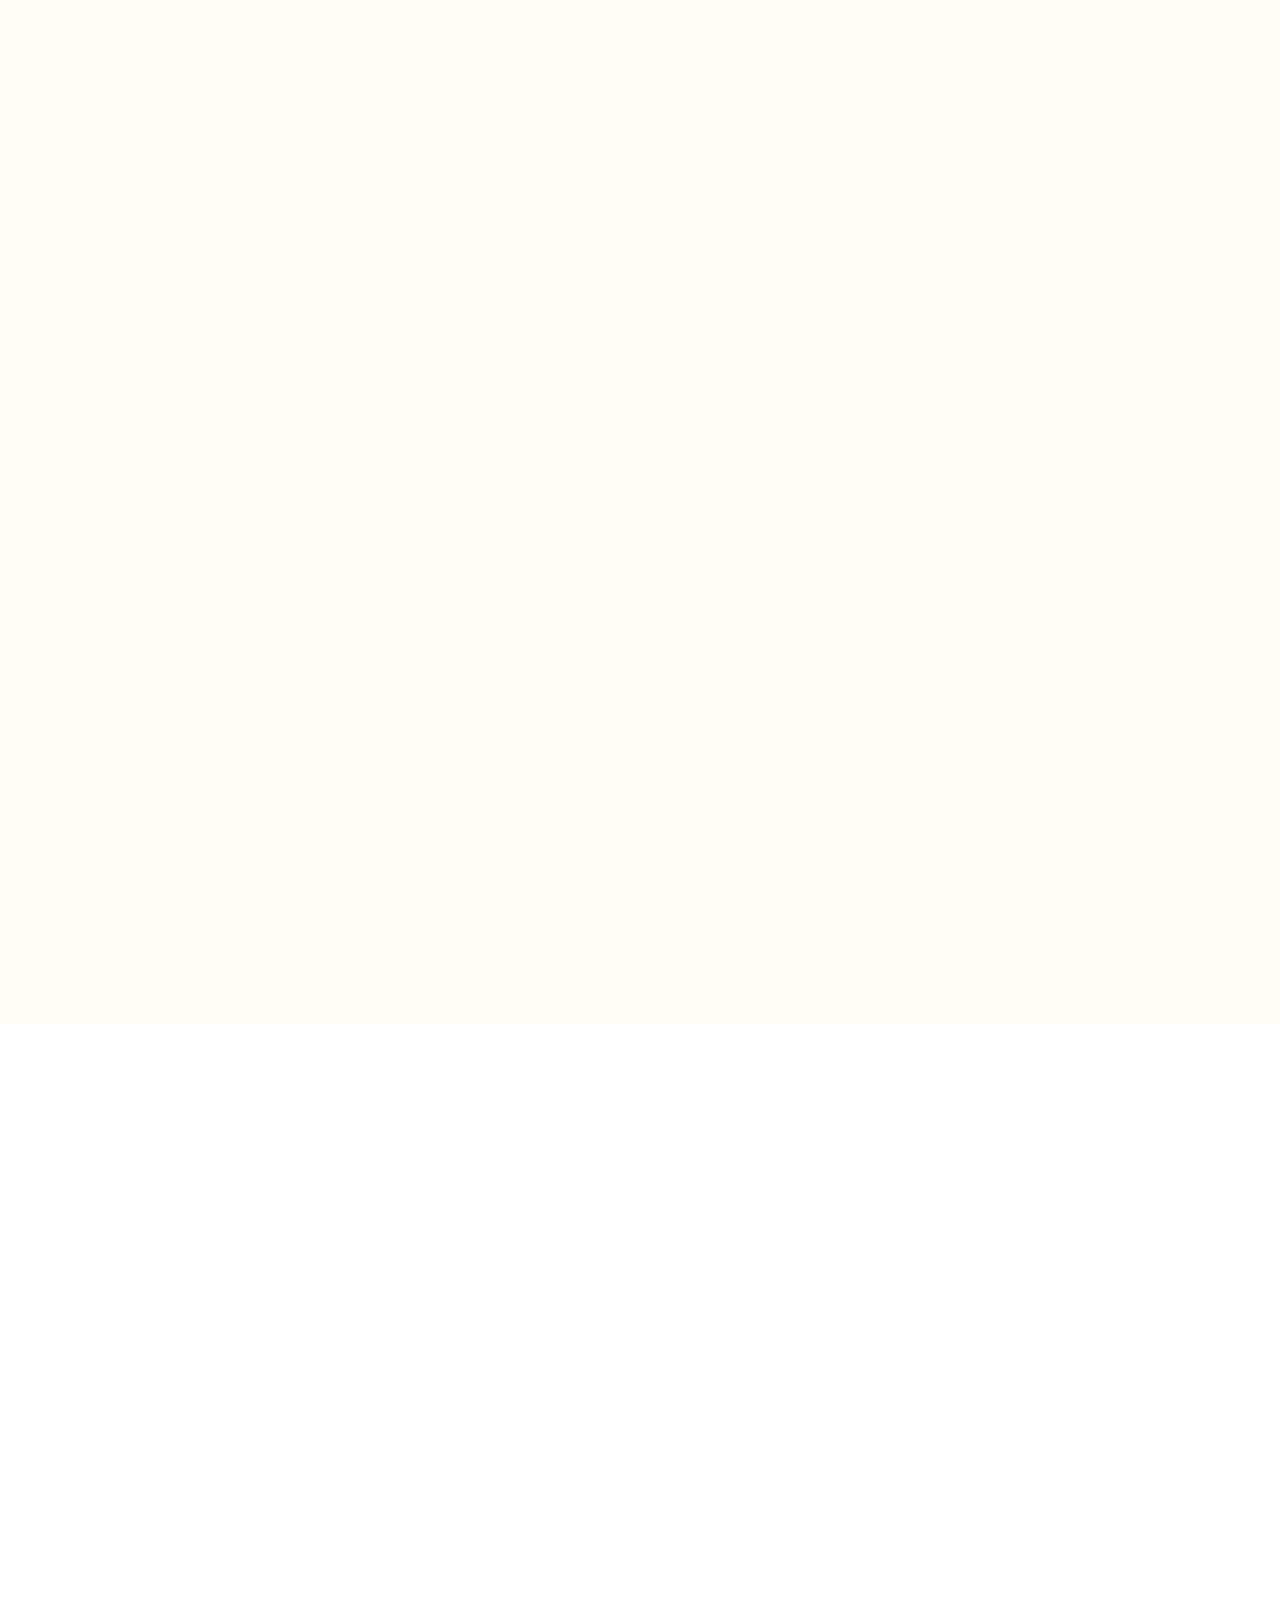
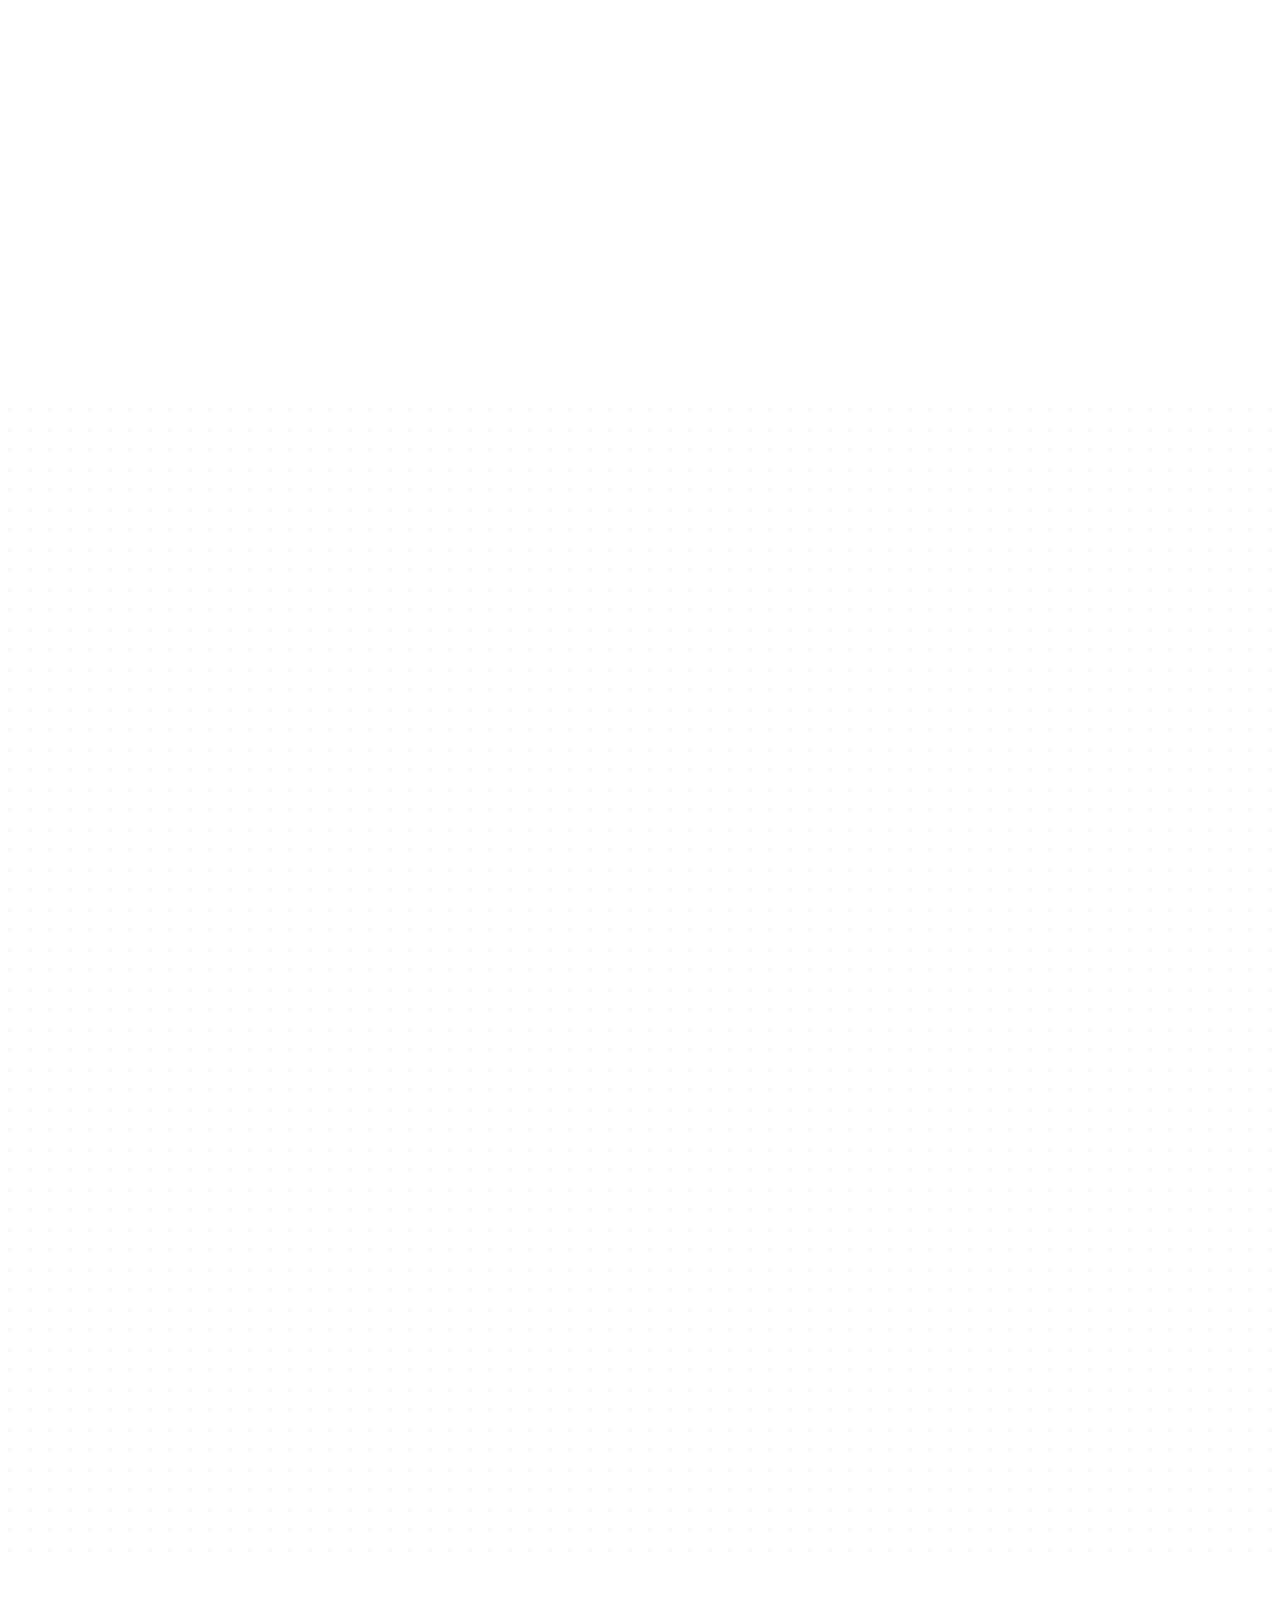
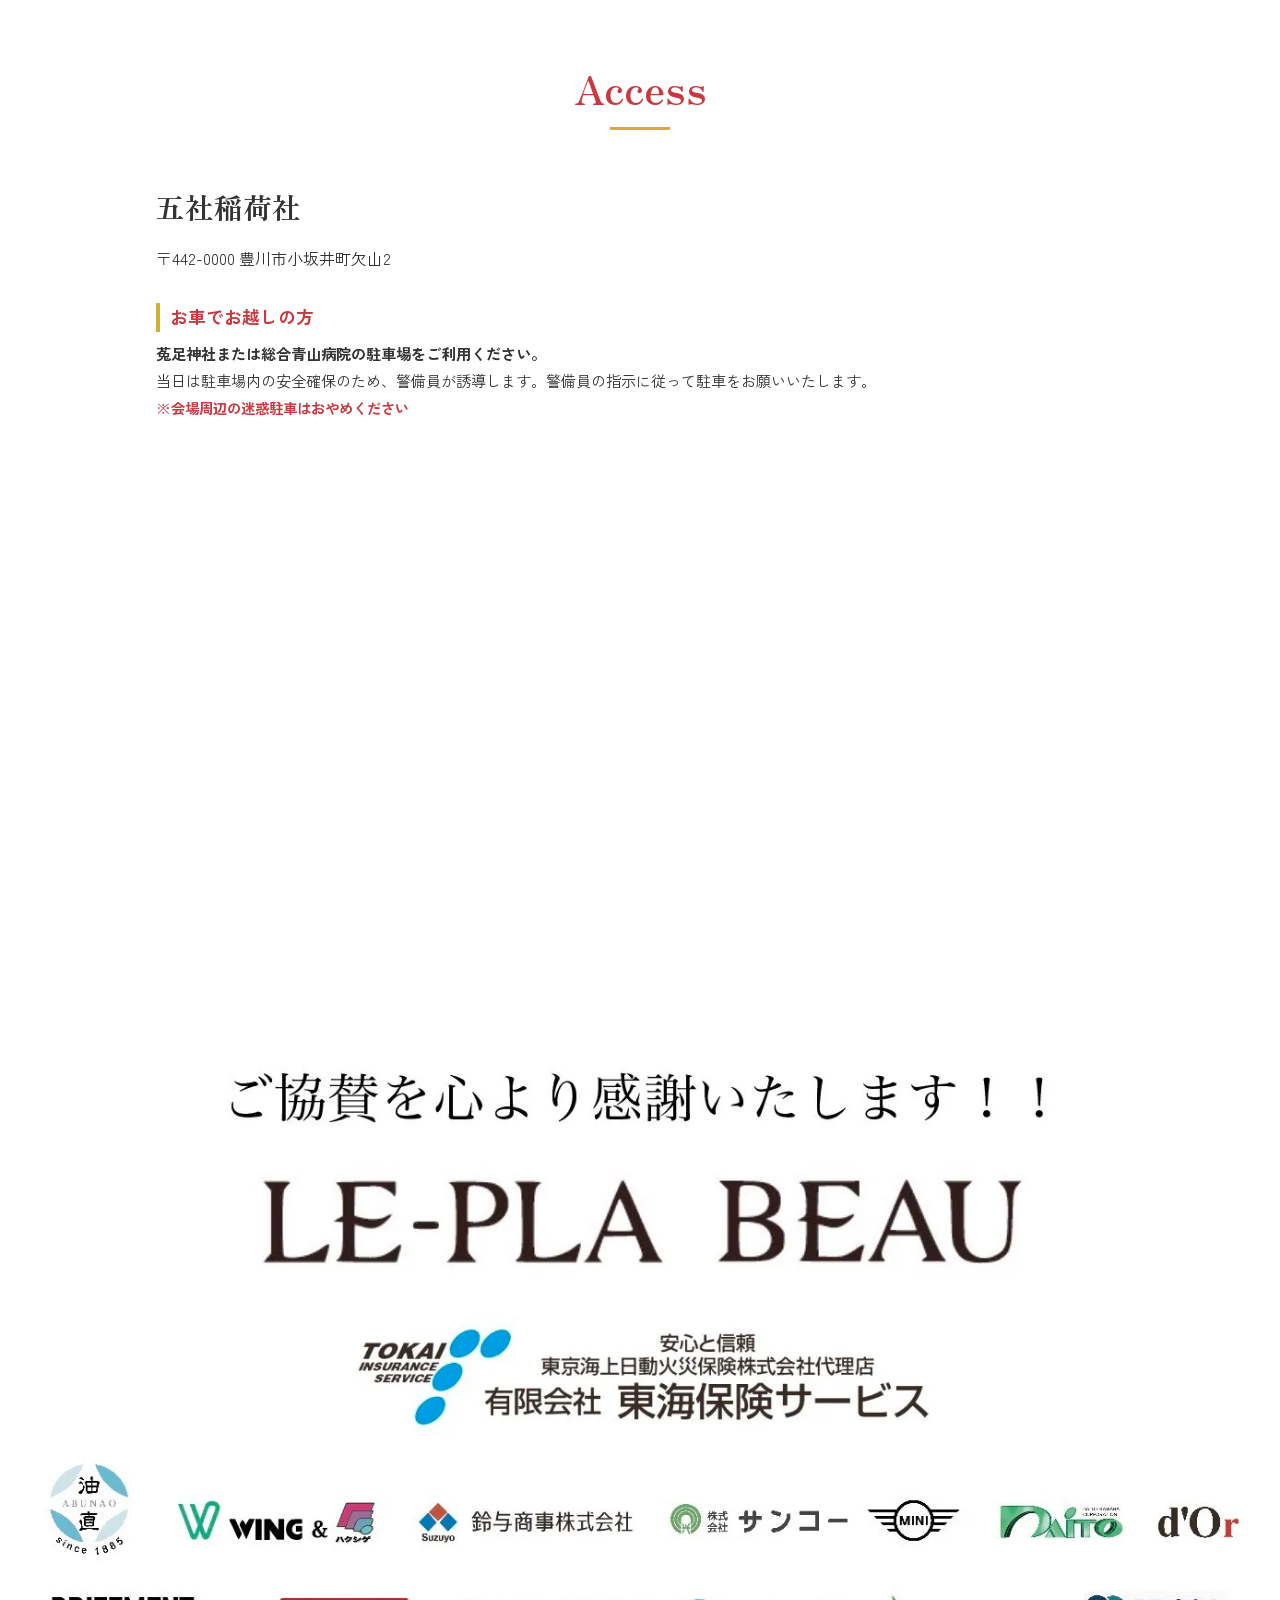
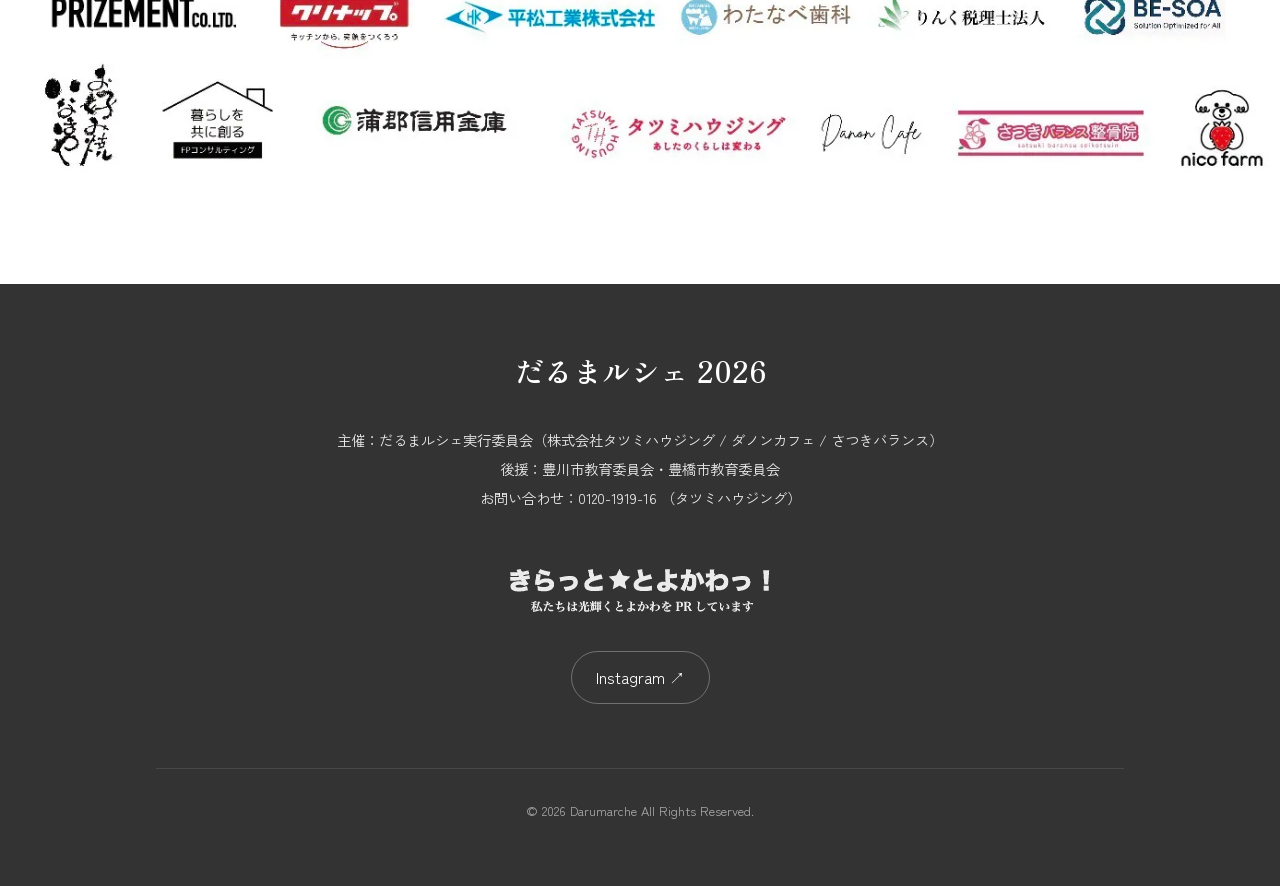
==== commit daba65cb: "協賛セクション修正" ====
--- a/index.html
+++ b/index.html
@@ -656,28 +656,9 @@
                 </div>
         </section>
         <!-- Sponsors Section -->
-        <section id="sponsors" class="section sponsors">
-            <div class="container">
-                <h2 class="section-title fade-in-up">Sponsors</h2>
-                <div class="sponsors-list fade-in-up delay-100">
-                    <a href="https://www.tatsumi-gr.jp/" target="_blank" rel="noopener noreferrer"><img loading="lazy"
-                            src="images/sponsor-1.webp" alt="株式会社タツミハウジング" class="sponsor-img"></a>
-                    <a href="https://le-pla-grp.jp/" target="_blank" rel="noopener noreferrer"><img loading="lazy"
-                            src="images/sponsor-2.webp" alt="ルプラグループ" class="sponsor-img"></a>
-                    <a href="https://www.suzuyoshoji.co.jp/" target="_blank" rel="noopener noreferrer"><img
-                            loading="lazy" src="images/sponsor-3.webp" alt="鈴与商事株式会社" class="sponsor-img"></a>
-                    <a href="http://hakusige.co.jp/" target="_blank" rel="noopener noreferrer"><img loading="lazy"
-                            src="images/sponsor-4.webp" alt="白重" class="sponsor-img"></a>
-                    <a href="http://satsukibalance.com/" target="_blank" rel="noopener noreferrer"><img loading="lazy"
-                            src="images/sponsor-5.webp" alt="さつきバランス整骨院" class="sponsor-img"></a>
-                    <a href="https://www.instagram.com/danoncafe/" target="_blank" rel="noopener noreferrer"><img
-                            loading="lazy" src="images/sponsor-6.webp" alt="Danon Cafe" class="sponsor-img"></a>
-                    <a href="https://www.gamashin.com/" target="_blank" rel="noopener noreferrer"><img loading="lazy"
-                            src="images/sponsor-7.webp" alt="蒲郡信用金庫" class="sponsor-img"></a>
-                    <a href="https://www.kk-abunao.com/" target="_blank" rel="noopener noreferrer"><img loading="lazy"
-                            src="images/sponsor-8.webp" alt="株式会社abunao" class="sponsor-img"></a>
-                </div>
-            </div>
+        <section id="sponsors" class="sponsors-fullwidth">
+            <h2 class="sr-only">Sponsors</h2>
+            <img loading="lazy" src="images/sponsor.webp" alt="Sponsors" class="sponsor-full-img">
         </section>
     </main>
 
--- a/style.css
+++ b/style.css
@@ -1212,51 +1212,19 @@
     margin-top: 1rem;
 }
 
-/* Sponsors Section */
-.sponsors {
-    background-color: var(--color-bg);
-}
-
-.sponsors-list {
-    display: flex;
-    flex-wrap: wrap;
-    justify-content: center;
-    align-items: center;
-    gap: 2rem;
-    max-width: 1000px;
-    margin: 0 auto;
-    padding: 2rem 0;
-}
-
-.sponsors-list a {
-    display: block;
-    width: 250px;
-    max-width: 45%;
-    transition: transform 0.3s ease;
-}
-
-.sponsors-list a:hover {
-    transform: translateY(-5px);
-}
-
-.sponsor-img {
+/* Sponsors Section: Full Width */
+.sponsors-fullwidth {
+    width: 100%;
+    padding: 6rem 0; /* 他のセクションに合わせた上下の余白 */
+    background-color: #fff; /* 余白部分を白に指定 */
+    line-height: 0;
+    overflow: hidden;
+}
+
+.sponsor-full-img {
     width: 100%;
     height: auto;
     display: block;
-    mix-blend-mode: multiply;
-    /* 画像の背景の白色を透過してセクション背景に馴染ませる */
-}
-
-@media (max-width: 768px) {
-    .sponsors-list {
-        gap: 1.5rem;
-    }
-
-    .sponsors-list a {
-        width: 150px;
-        /* スマホサイズで調整 */
-        max-width: 100%;
-    }
 }
 
 /* Access Section */
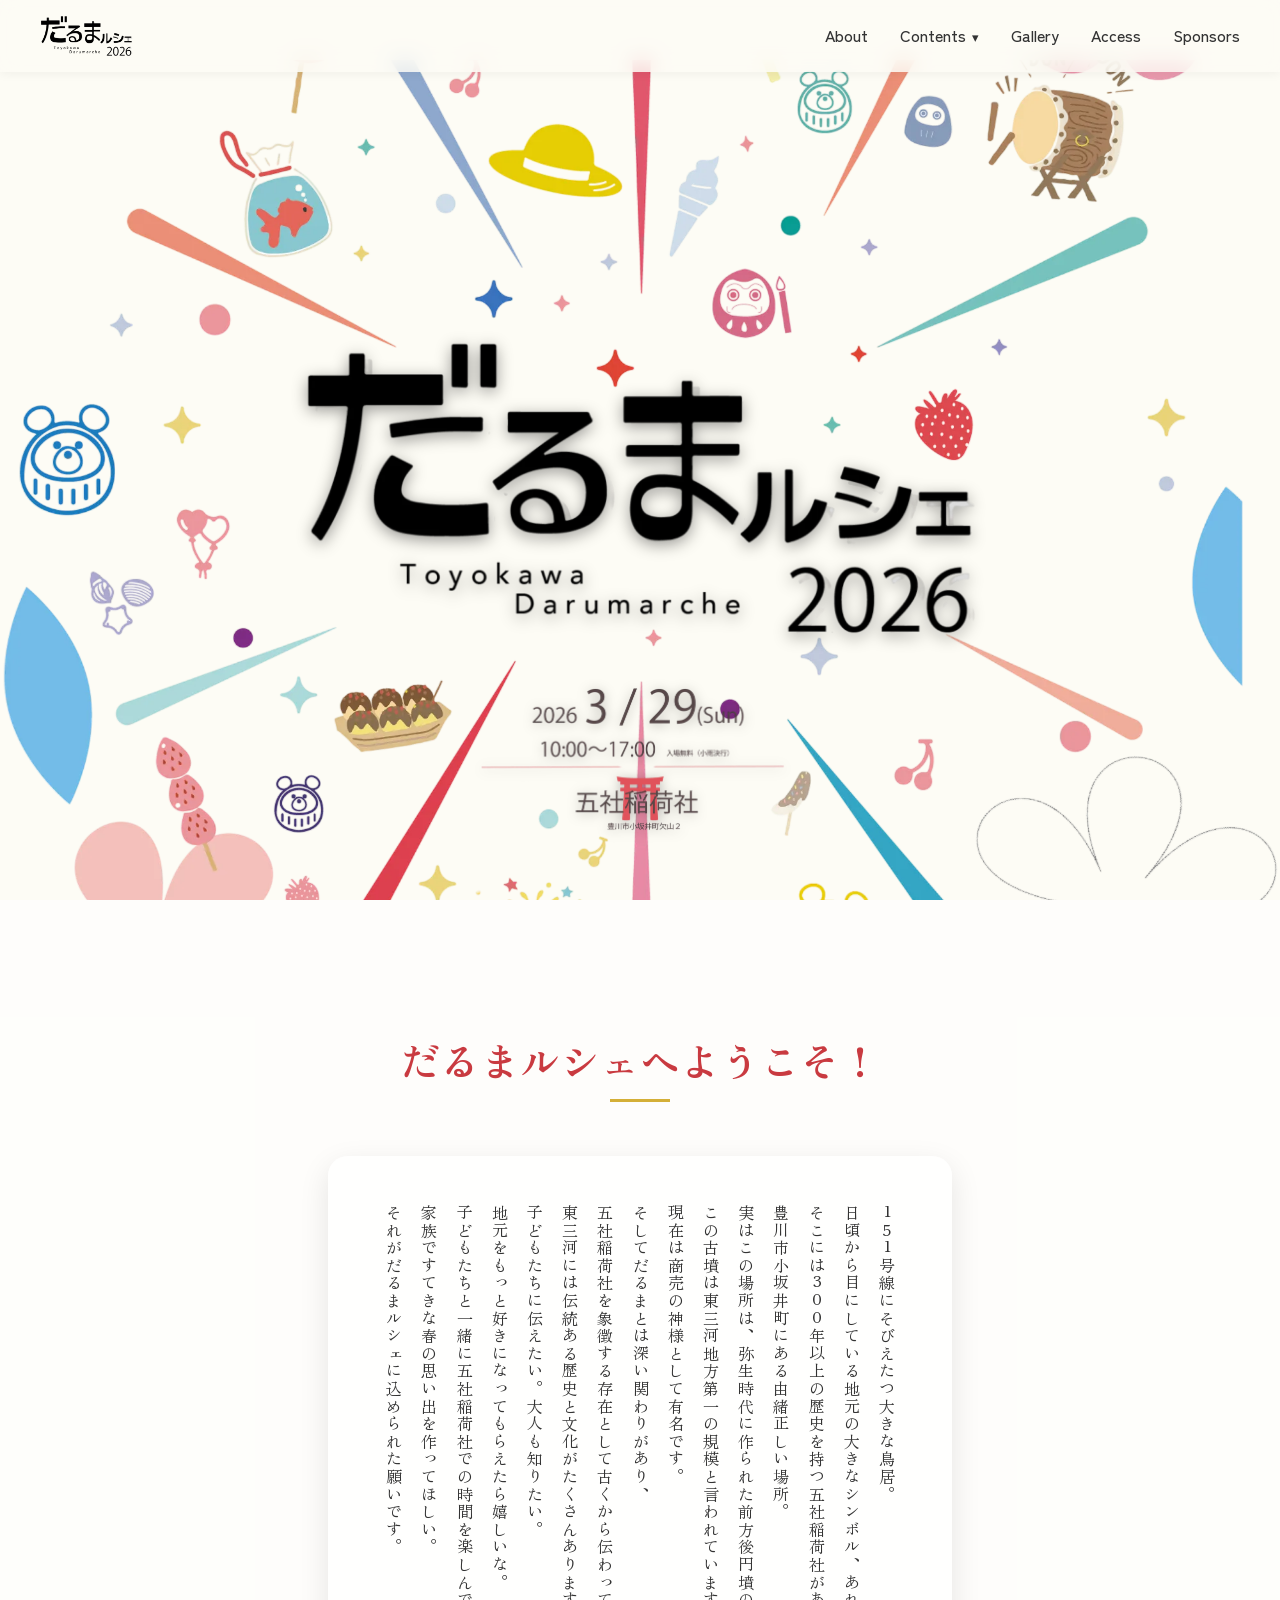
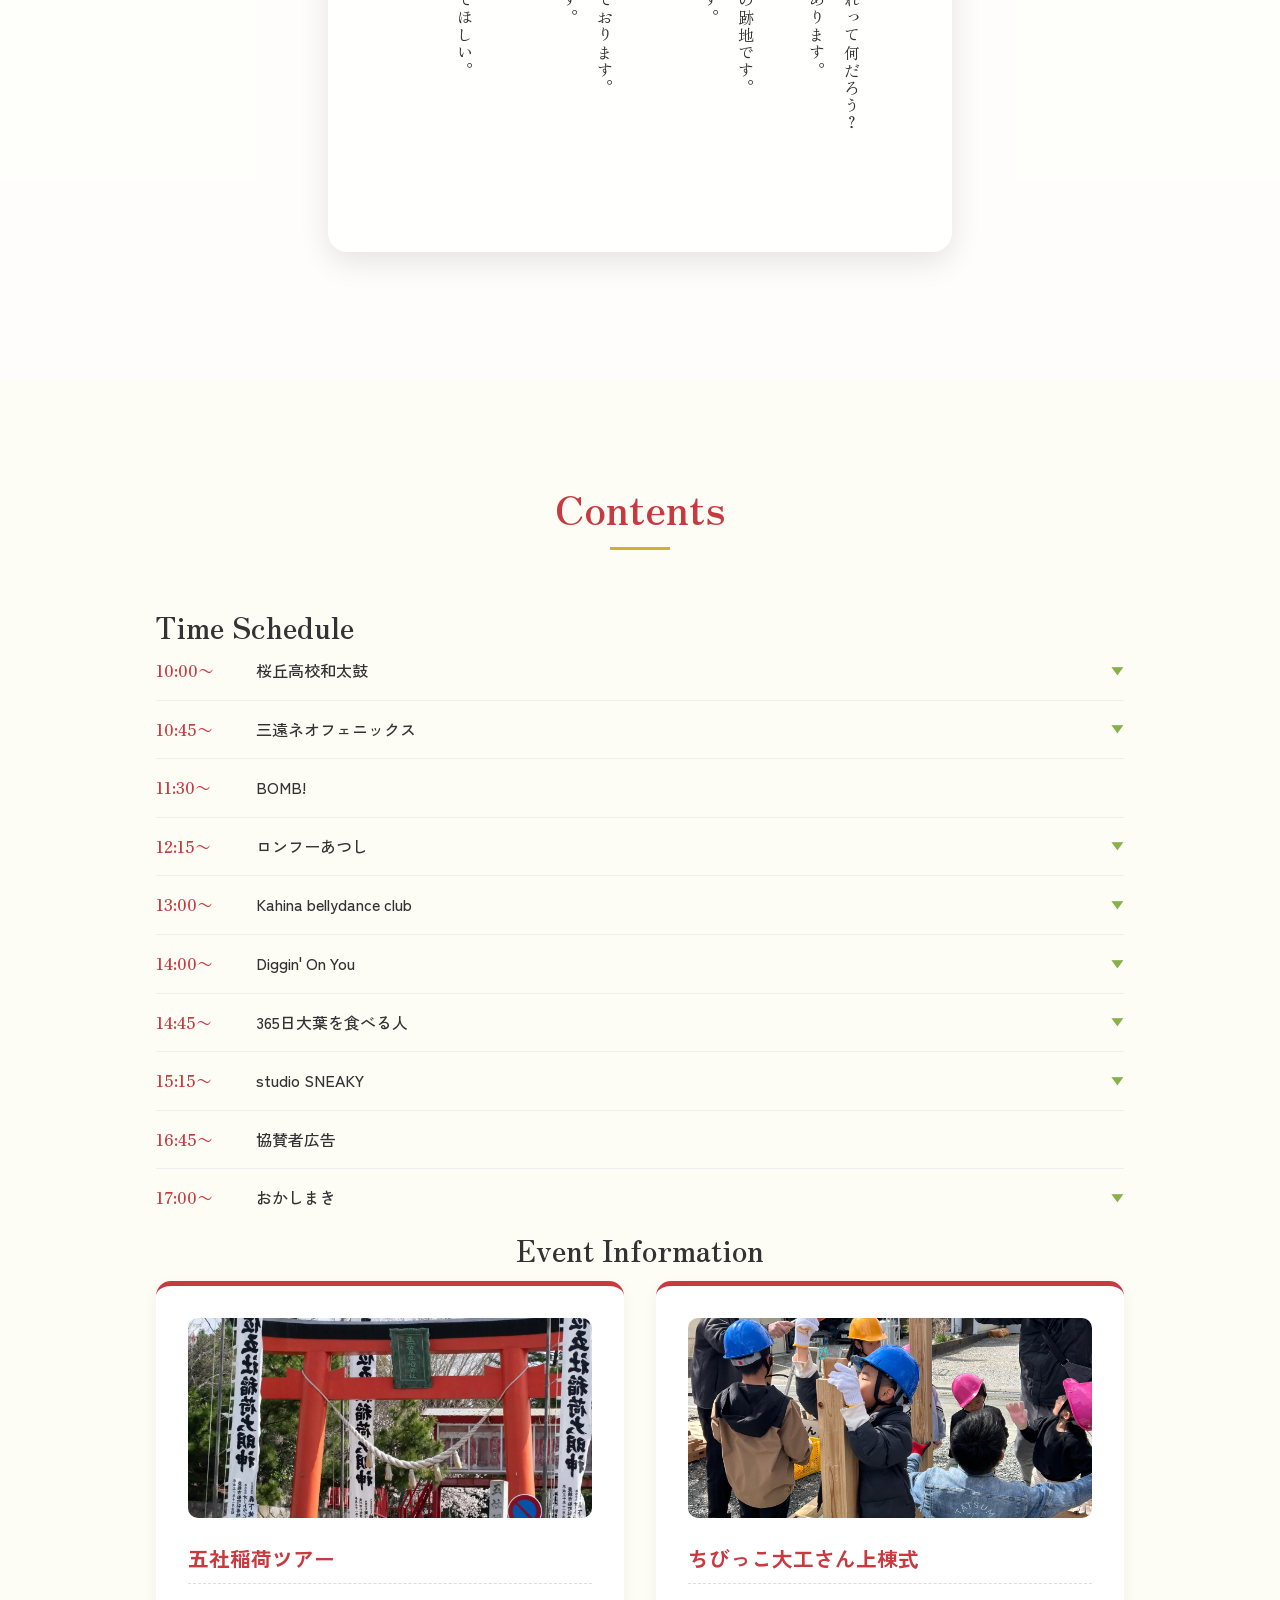
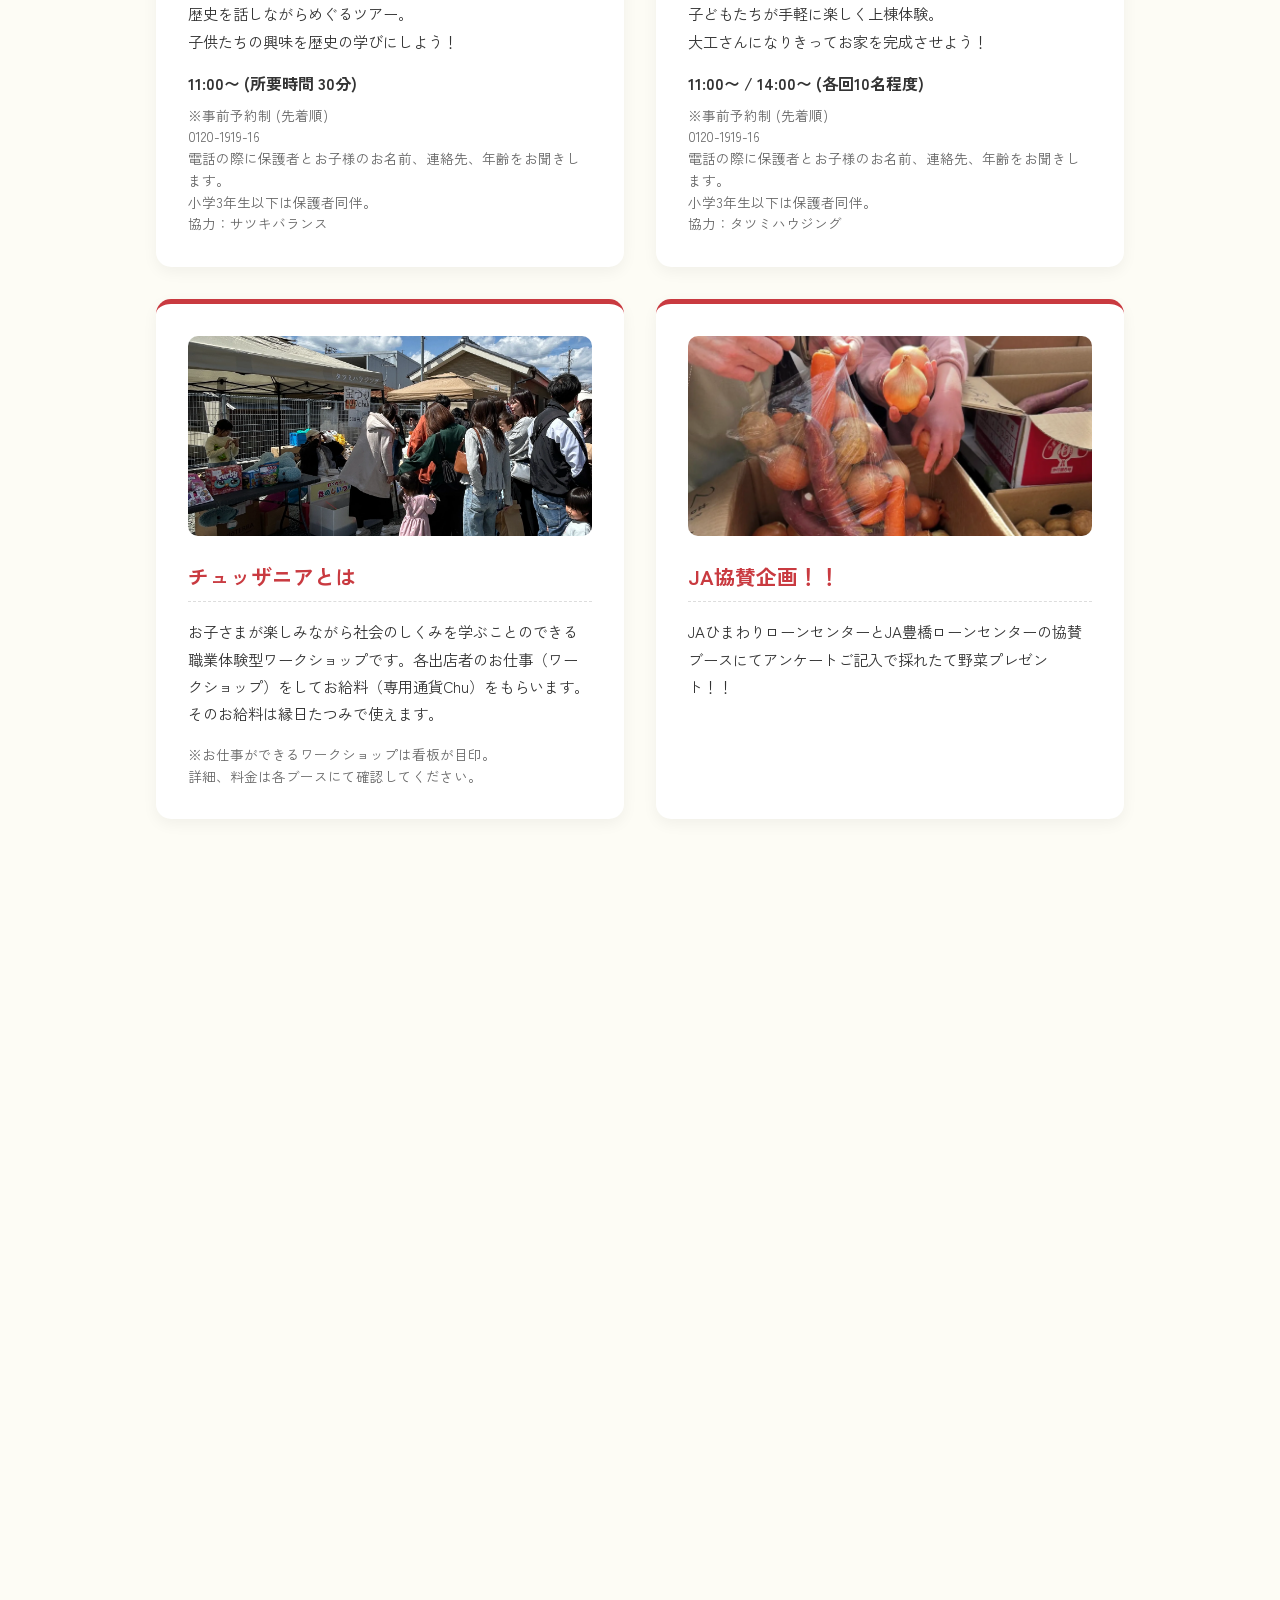
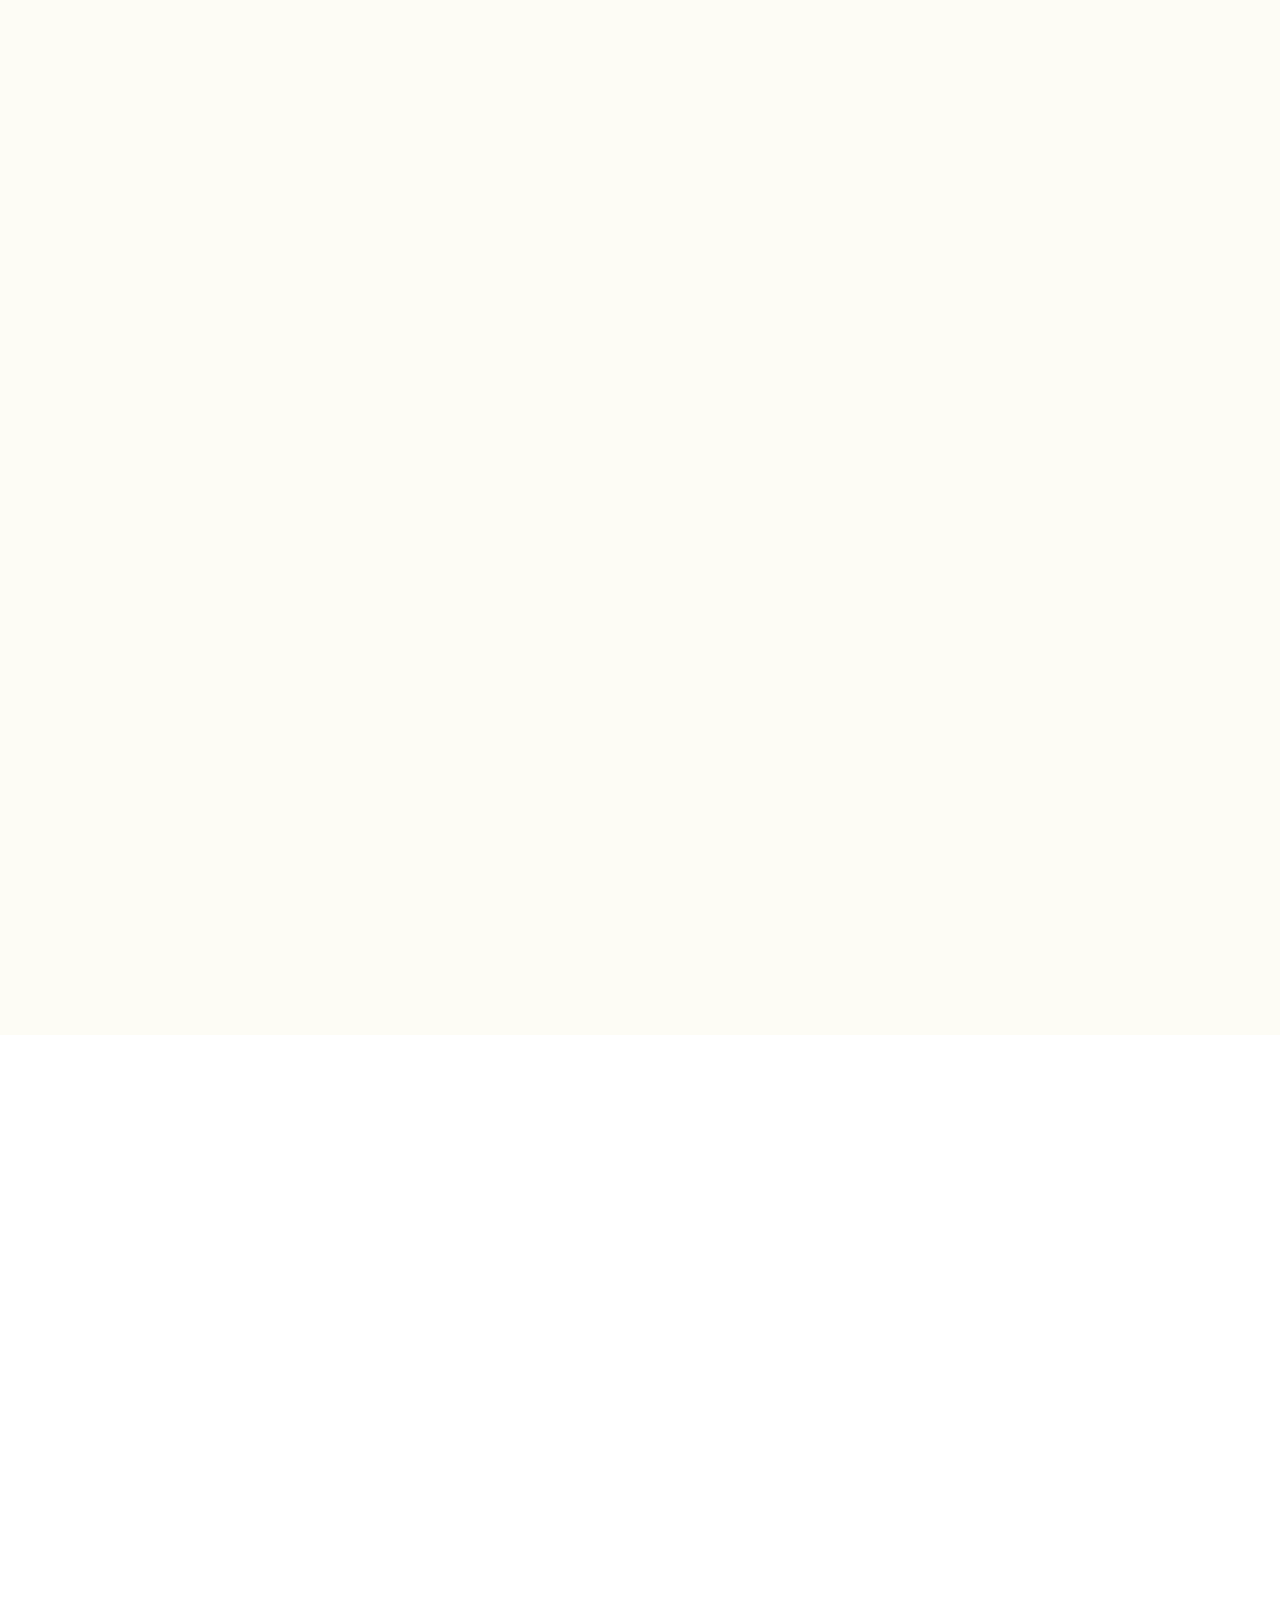
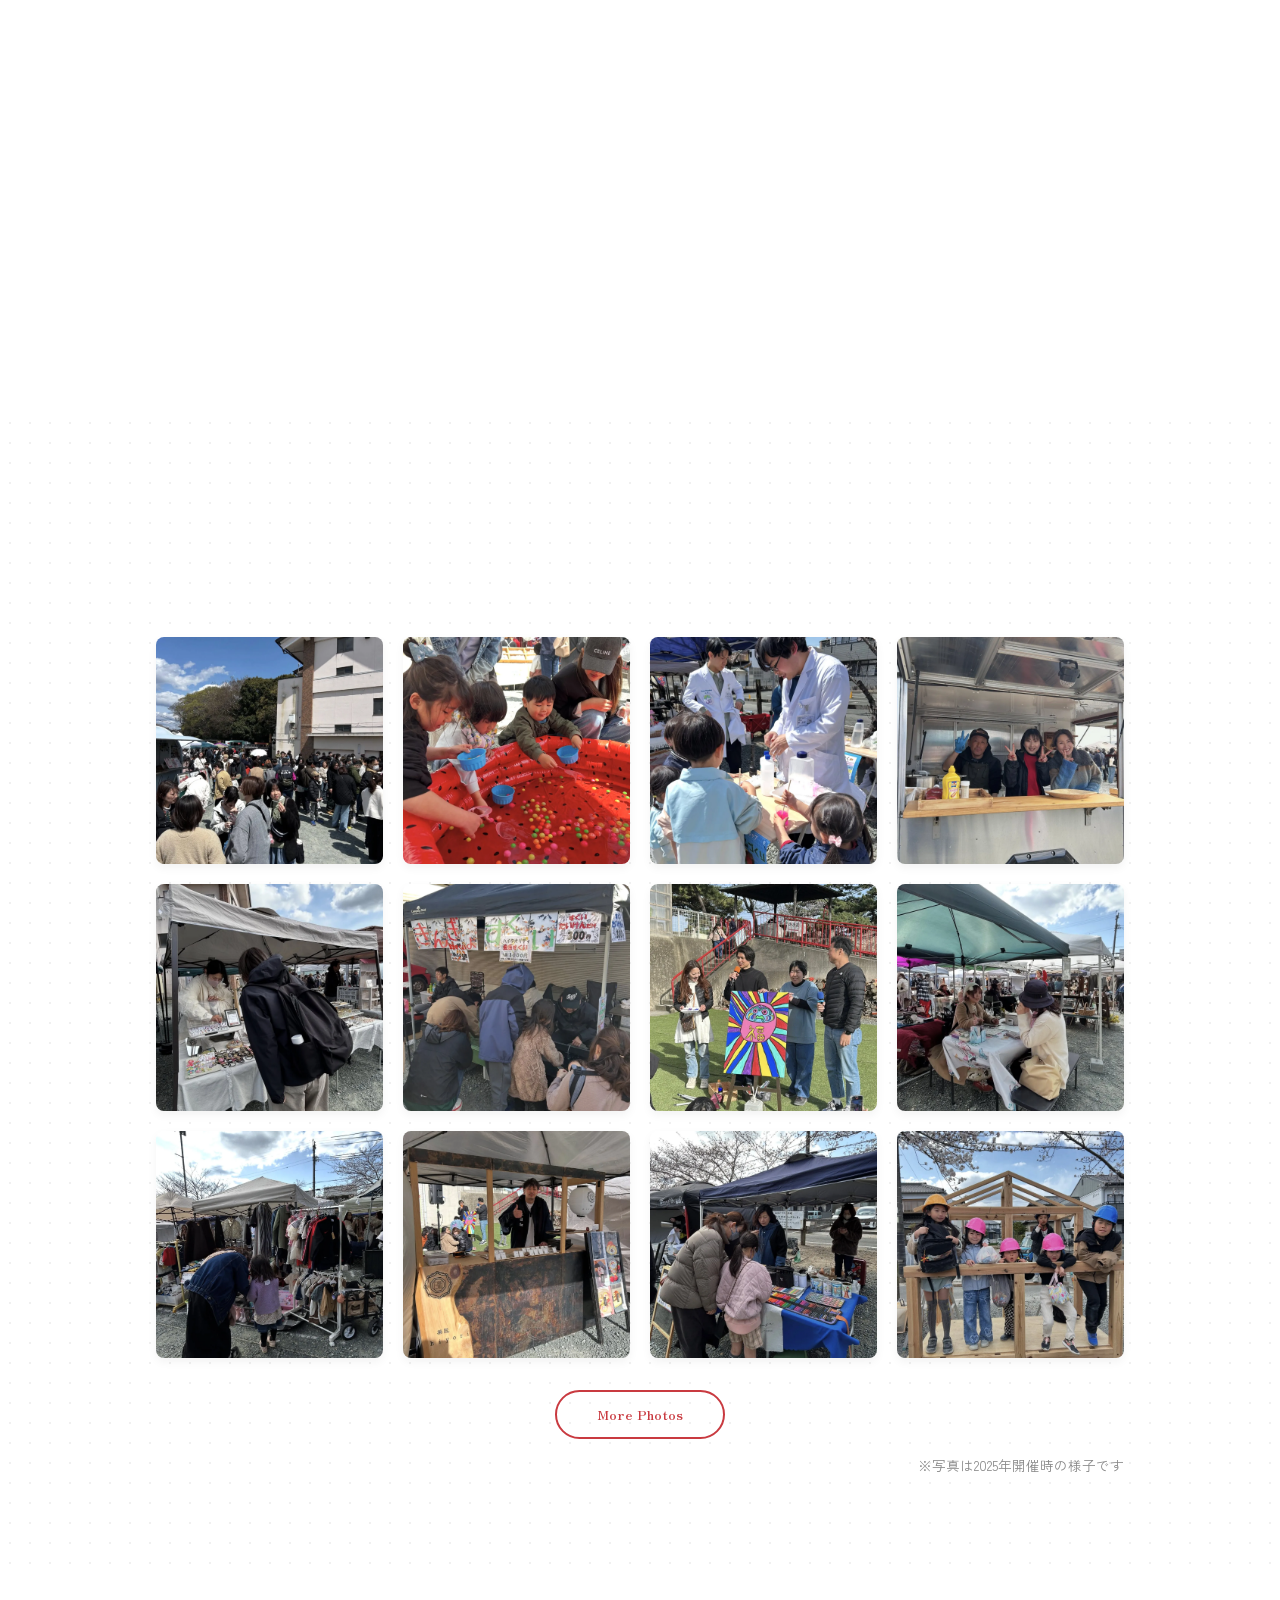
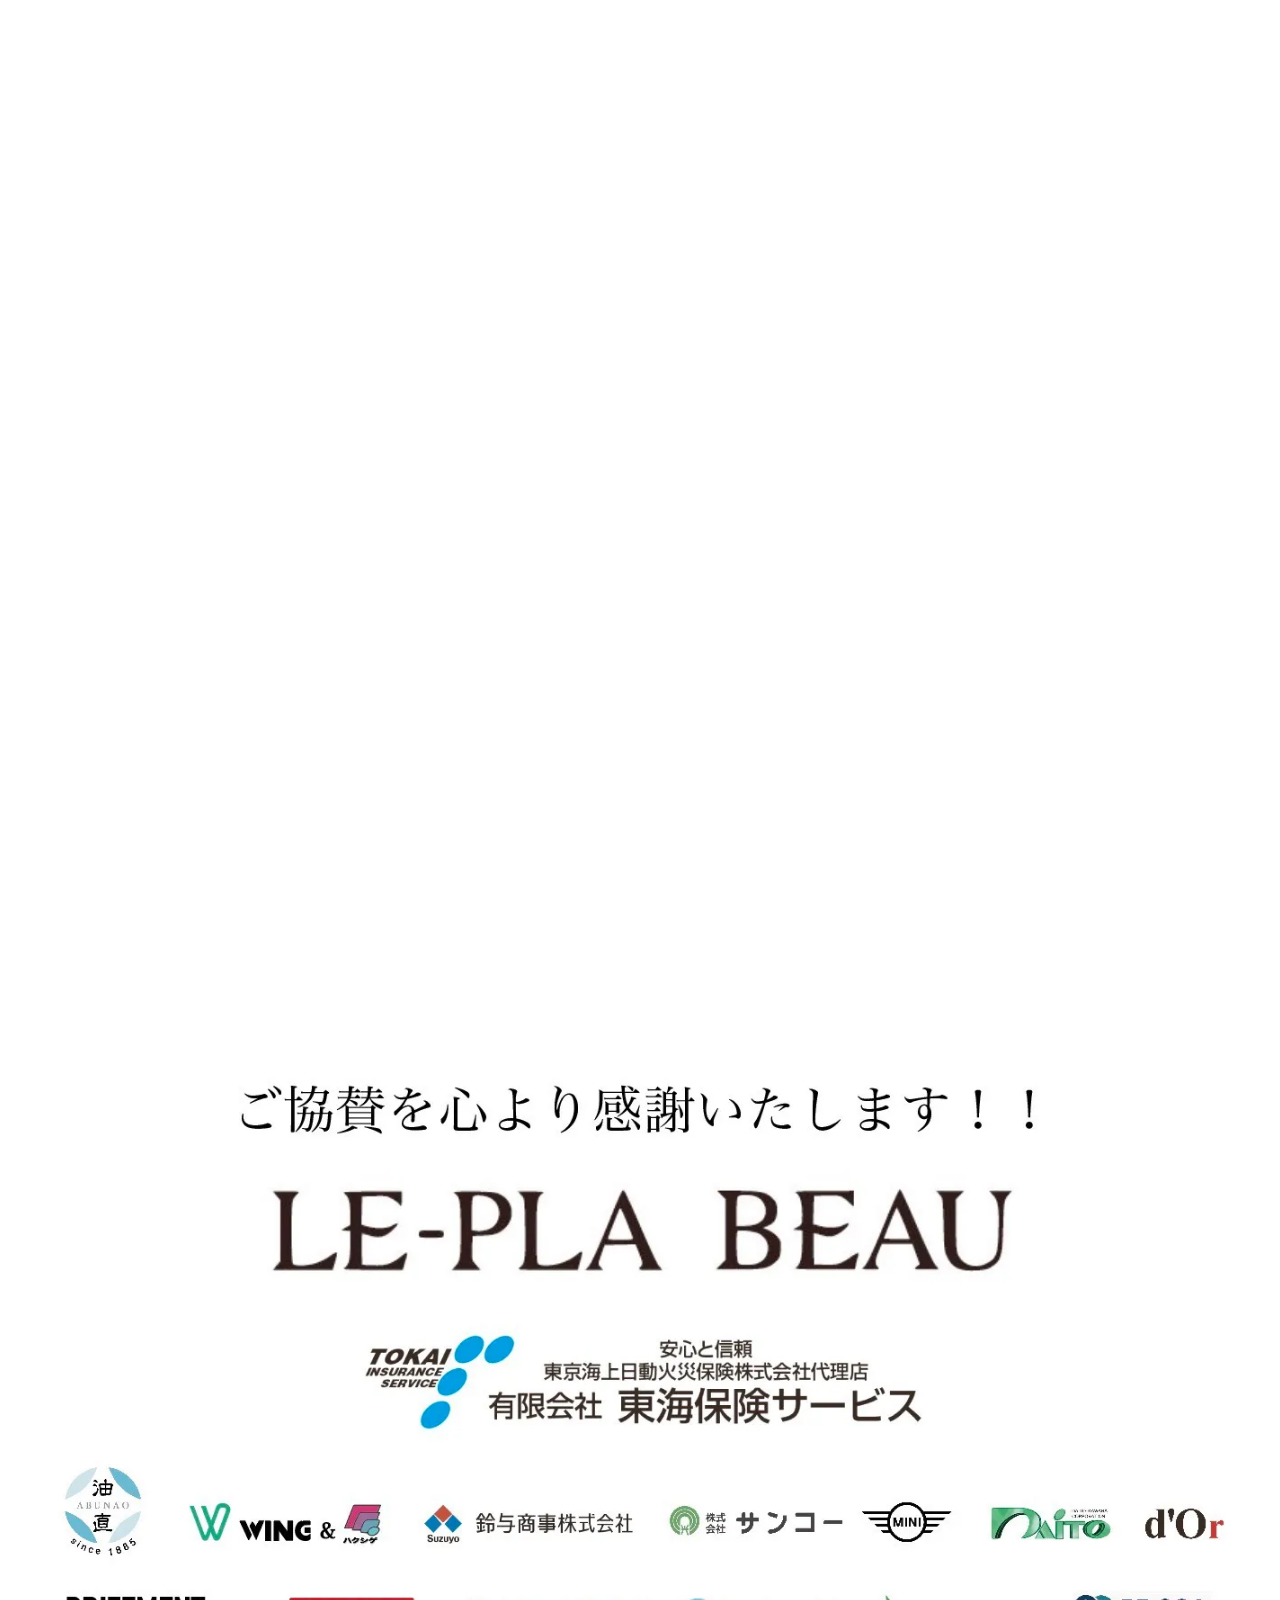
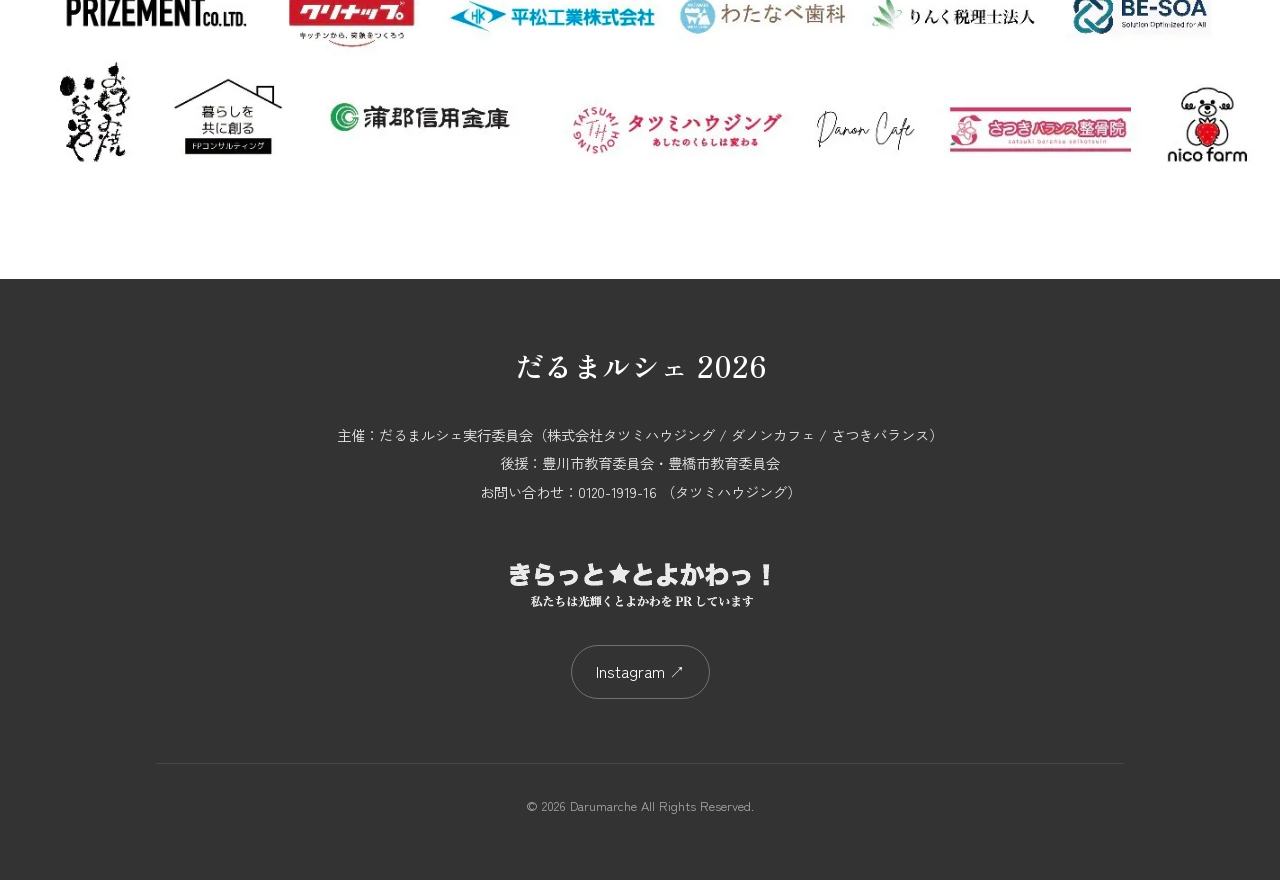
==== commit 82e3ae91: "chore: modernize directory structure (assets/ folder migration) and initialize PROJECT_MEMO.md" ====
--- a/index.html
+++ b/index.html
@@ -8,14 +8,14 @@
     <meta name="description" content="2026年開催の『だるまルシェ』公式サイト。愛知県豊川市で食と文化を楽しむ体験型マルシェです。ご家族で楽しめる出店やワークショップ情報が満載！">
 
     <!-- Favicon -->
-    <link rel="icon" href="images/favicon.webp" type="image/webp">
-    <link rel="apple-touch-icon" href="images/favicon.webp">
+    <link rel="icon" href="assets/images/favicon.webp" type="image/webp">
+    <link rel="apple-touch-icon" href="assets/images/favicon.webp">
 
     <!-- OGP -->
     <meta property="og:title" content="だるまルシェ 2026 | 愛知県豊川市の地域活性イベント">
     <meta property="og:type" content="website">
     <meta property="og:url" content="https://tatsumi-gr.jp/events/darumarche-2026/">
-    <meta property="og:image" content="https://tatsumi-gr.jp/events/darumarche-2026/images/ogp.webp">
+    <meta property="og:image" content="https://tatsumi-gr.jp/events/darumarche-2026/assets/images/ogp.webp">
     <meta property="og:description" content="2026年開催の『だるまルシェ』公式サイト。愛知県豊川市で食と文化を楽しむ体験型マルシェです。ご家族で楽しめる出店やワークショップ情報が満載！">
     <meta property="og:site_name" content="だるまルシェ 2026">
     <meta name="twitter:card" content="summary_large_image">
@@ -26,7 +26,7 @@
     <link
         href="https://fonts.googleapis.com/css2?family=Zen+Kaku+Gothic+New:wght@400;500;700&family=Zen+Old+Mincho:wght@400;700;900&display=swap"
         rel="stylesheet">
-    <link rel="stylesheet" href="style.css">
+    <link rel="stylesheet" href="assets/css/style.css">
 
     <!-- SEO and Verification -->
     <link rel="canonical" href="https://tatsumi-gr.jp/events/darumarche-2026/">
@@ -55,7 +55,7 @@
         }
       },
       "image": [
-        "https://tatsumi-gr.jp/events/darumarche-2026/images/ogp.webp"
+        "https://tatsumi-gr.jp/events/darumarche-2026/assets/images/ogp.webp"
       ],
       "description": "2026年3月29日（日）開催！豊川市五社稲荷社での「だるまルシェ」。おしゃれなマルシェ、キッチンカー、ステージイベントで春の訪れを楽しみましょう。",
       "offers": {
@@ -86,7 +86,7 @@
 <body>
     <header class="header">
         <div class="header-container">
-            <div class="logo"><a href="#"><img loading="lazy" src="images/logo.webp" alt="だるまルシェ2026"></a></div>
+            <div class="logo"><a href="#"><img loading="lazy" src="assets/images/logo.webp" alt="だるまルシェ2026"></a></div>
 
             <!-- PC Menu -->
             <nav class="nav pc-nav">
@@ -139,9 +139,9 @@
 
             <div class="hero-container">
                 <div class="hero-poster-wrapper fade-in-up">
-                    <img loading="lazy" src="images/hero-flyer.webp" alt="だるまルシェ 2026 背景" class="hero-flyer-img">
-                    <img loading="lazy" src="images/logo.webp" alt="だるまルシェ2026 ロゴ" class="hero-logo-img">
-                    <img loading="lazy" src="images/date-place.webp" alt="3/29(Sun) 10:00-17:00 五社稲荷社"
+                    <img loading="lazy" src="assets/images/hero-flyer.webp" alt="だるまルシェ 2026 背景" class="hero-flyer-img">
+                    <img loading="lazy" src="assets/images/logo.webp" alt="だるまルシェ2026 ロゴ" class="hero-logo-img">
+                    <img loading="lazy" src="assets/images/date-place.webp" alt="3/29(Sun) 10:00-17:00 五社稲荷社"
                         class="hero-info-img">
                 </div>
             </div>
@@ -178,7 +178,7 @@
         <!-- Contents Section -->
         <section id="contents" class="section contents">
             <div class="container">
-                <div class="section-title fade-in-up h2-style">Contents</div>
+                <h2 class="section-title fade-in-up">Contents</h2>
 
                 <!-- Stage Schedule -->
                 <div id="time-schedule" class="schedule-area fade-in-up delay-100">
@@ -191,7 +191,7 @@
                                 <span class="dropdown-icon">▼</span>
                             </div>
                             <div class="schedule-detail">
-                                <img loading="lazy" src="images/sakuragaoka-taiko.webp" alt="桜丘高校和太鼓">
+                                <img loading="lazy" src="assets/images/sakuragaoka-taiko.webp" alt="桜丘高校和太鼓">
                             </div>
                         </div>
                         <div class="schedule-item has-dropdown">
@@ -203,7 +203,7 @@
                             <div class="schedule-detail">
                                 <div class="guest-content-in-schedule">
                                     <p class="guest-intro-mini">スペシャルゲスト登場！</p>
-                                    <img loading="lazy" src="images/special-guests.webp" alt="鹿毛 誠一郎 氏 / 岡田 慎吾 氏"
+                                    <img loading="lazy" src="assets/images/special-guests.webp" alt="鹿毛 誠一郎 氏 / 岡田 慎吾 氏"
                                         class="guest-img-schedule">
                                     <p class="guest-names-schedule">鹿毛 誠一郎 氏 <span class="separator">/</span> 岡田 慎吾 氏
                                     </p>
@@ -225,7 +225,7 @@
                                 <div class="guest-content-in-schedule">
                                     <p class="guest-intro-mini">あの鬼レンチャンでも大活躍のものまねタレント<br><span
                                             class="highlight-name">【ロンフーあつし】</span><br>だるまルシェに降臨！</p>
-                                    <img loading="lazy" src="images/ronfu-atsushi.webp" alt="ロンフーあつし"
+                                    <img loading="lazy" src="assets/images/ronfu-atsushi.webp" alt="ロンフーあつし"
                                         class="guest-img-schedule">
                                 </div>
                             </div>
@@ -237,7 +237,7 @@
                                 <span class="dropdown-icon">▼</span>
                             </div>
                             <div class="schedule-detail">
-                                <img loading="lazy" src="images/Kahina-bellydance-club.webp"
+                                <img loading="lazy" src="assets/images/Kahina-bellydance-club.webp"
                                     alt="Kahina bellydance club">
                             </div>
                         </div>
@@ -248,7 +248,7 @@
                                 <span class="dropdown-icon">▼</span>
                             </div>
                             <div class="schedule-detail">
-                                <img loading="lazy" src="images/diggin'on-you.webp" alt="Diggin' On You">
+                                <img loading="lazy" src="assets/images/diggin'on-you.webp" alt="Diggin' On You">
                             </div>
                         </div>
                         <div class="schedule-item has-dropdown">
@@ -261,7 +261,7 @@
                                 <div class="guest-content-in-schedule">
                                     <p class="guest-intro-mini">東三河で話題の<br><span
                                             class="highlight-name">【365日大葉を食べる人】</span><br>来場！</p>
-                                    <img loading="lazy" src="images/365-ohba.webp" alt="365日大葉を食べる人"
+                                    <img loading="lazy" src="assets/images/365-ohba.webp" alt="365日大葉を食べる人"
                                         class="guest-img-schedule">
                                 </div>
                             </div>
@@ -273,7 +273,7 @@
                                 <span class="dropdown-icon">▼</span>
                             </div>
                             <div class="schedule-detail">
-                                <img loading="lazy" src="images/studio-sneaky.webp" alt="SNEAKY">
+                                <img loading="lazy" src="assets/images/studio-sneaky.webp" alt="SNEAKY">
                             </div>
                         </div>
                         <div class="schedule-item">
@@ -287,7 +287,7 @@
                                 <span class="dropdown-icon">▼</span>
                             </div>
                             <div class="schedule-detail">
-                                <img loading="lazy" src="images/okashimaki.webp" alt="おかしまき">
+                                <img loading="lazy" src="assets/images/okashimaki.webp" alt="おかしまき">
                             </div>
                         </div>
                     </div>
@@ -299,7 +299,7 @@
                     <div class="info-cards">
                         <div class="info-card">
                             <div class="card-image">
-                                <img loading="lazy" src="images/tour.webp" alt="五社稲荷ツアー">
+                                <img loading="lazy" src="assets/images/tour.webp" alt="五社稲荷ツアー">
                             </div>
                             <h4>五社稲荷ツアー</h4>
                             <p class="info-desc">歴史を話しながらめぐるツアー。<br>子供たちの興味を歴史の学びにしよう！</p>
@@ -310,7 +310,7 @@
                         </div>
                         <div class="info-card">
                             <div class="card-image">
-                                <img loading="lazy" src="images/little-carpenter.webp" alt="ちびっこ大工さん上棟式">
+                                <img loading="lazy" src="assets/images/little-carpenter.webp" alt="ちびっこ大工さん上棟式">
                             </div>
                             <h4>ちびっこ大工さん上棟式</h4>
                             <p class="info-desc">子どもたちが手軽に楽しく上棟体験。<br>大工さんになりきってお家を完成させよう！</p>
@@ -321,7 +321,7 @@
                         </div>
                         <div class="info-card">
                             <div class="card-image">
-                                <img loading="lazy" src="images/chuzania.webp" alt="チュッザニア">
+                                <img loading="lazy" src="assets/images/chuzania.webp" alt="チュッザニア">
                             </div>
                             <h4>チュッザニアとは</h4>
                             <p class="info-desc">
@@ -331,7 +331,7 @@
                         </div>
                         <div class="info-card">
                             <div class="card-image">
-                                <img loading="lazy" src="images/vegetables.webp" alt="JA協賛企画">
+                                <img loading="lazy" src="assets/images/vegetables.webp" alt="JA協賛企画">
                             </div>
                             <h4>JA協賛企画！！</h4>
                             <p class="info-desc">
@@ -588,7 +588,7 @@
                 <h2 class="section-title fade-in-up">会場マップ</h2>
                 <div class="venue-map-area fade-in-up delay-100">
                     <div class="map-container">
-                        <img loading="lazy" src="images/venue-map.webp" alt="会場配置図" class="venue-map-img">
+                        <img loading="lazy" src="assets/images/venue-map.webp" alt="会場配置図" class="venue-map-img">
                         <p class="map-note">※当日の配置は変更になる場合があります</p>
                     </div>
                 </div>
@@ -658,7 +658,7 @@
         <!-- Sponsors Section -->
         <section id="sponsors" class="sponsors-fullwidth">
             <h2 class="sr-only">Sponsors</h2>
-            <img loading="lazy" src="images/sponsor.webp" alt="Sponsors" class="sponsor-full-img">
+            <img loading="lazy" src="assets/images/sponsor.webp" alt="Sponsors" class="sponsor-full-img">
         </section>
     </main>
 
@@ -672,7 +672,7 @@
             </div>
 
             <div class="footer-banner">
-                <img loading="lazy" src="images/footer-logo-transparent.webp" alt="きらっととよかわ！私たちは光輝くとよかわをPRしています"
+                <img loading="lazy" src="assets/images/footer-logo-transparent.webp" alt="きらっととよかわ！私たちは光輝くとよかわをPRしています"
                     class="footer-banner-img">
             </div>
 
@@ -686,7 +686,7 @@
         </div>
     </footer>
 
-    <script src="script.js?v=2"></script>
+    <script src="assets/js/script.js?v=2"></script>
 </body>
 
 </html>
--- a/assets/css/style.css
+++ b/assets/css/style.css
@@ -0,0 +1,1452 @@
+/* Base Variables */
+:root {
+    --color-bg: #FDFCF5;
+    /* クリーム色 */
+    --color-text: #333333;
+    /* 濃いグレー */
+    --color-primary: #C93A40;
+    /* だるまレッド */
+    --color-accent: #D4AF37;
+    /* ゴールド */
+    --color-sub: #88B04B;
+    /* 若草色 */
+
+    --font-heading: 'Zen Old Mincho', serif;
+    --font-body: 'Zen Kaku Gothic New', sans-serif;
+}
+
+/* Reset & Base Styles */
+* {
+    box-sizing: border-box;
+    margin: 0;
+    padding: 0;
+}
+
+body {
+    background-color: var(--color-bg);
+    color: var(--color-text);
+    font-family: var(--font-body);
+    line-height: 1.6;
+    overflow-x: hidden;
+    /* 横スクロール防止 */
+}
+
+h1,
+h2,
+h3 {
+    font-family: var(--font-heading);
+    font-weight: 700;
+}
+
+a {
+    text-decoration: none;
+    color: inherit;
+    transition: opacity 0.3s;
+}
+
+a:hover {
+    opacity: 0.7;
+}
+
+/* Header */
+.header {
+    position: fixed;
+    top: 0;
+    left: 0;
+    width: 100%;
+    z-index: 1000;
+    padding: 1rem 2rem;
+    transition: background-color 0.3s, padding 0.3s;
+    background-color: rgba(253, 252, 245, 0.8);
+    backdrop-filter: blur(10px);
+    box-shadow: 0 2px 10px rgba(0, 0, 0, 0.05);
+}
+
+.header-container {
+    max-width: 1200px;
+    margin: 0 auto;
+    display: flex;
+    justify-content: space-between;
+    align-items: center;
+}
+
+.logo a {
+    display: block;
+    line-height: 0;
+}
+
+.logo img {
+    height: 40px;
+    /* ヘッダーに収まる適切な高さに調整 */
+    width: auto;
+    display: block;
+}
+
+/* PC Nav */
+.pc-nav ul {
+    display: flex;
+    list-style: none;
+    gap: 2rem;
+}
+
+.pc-nav a {
+    text-decoration: none;
+    color: var(--color-text);
+    font-weight: 500;
+    position: relative;
+    padding-bottom: 5px;
+}
+
+.pc-nav a::after {
+    content: '';
+    position: absolute;
+    bottom: 0;
+    left: 0;
+    width: 0;
+    height: 2px;
+    background-color: var(--color-primary);
+    transition: width 0.3s;
+}
+
+.pc-nav a:hover::after {
+    width: 100%;
+}
+
+/* Dropdown styles for PC Nav */
+.nav-item-dropdown {
+    position: relative;
+}
+
+.pc-nav .dropdown-menu {
+    position: absolute;
+    top: 100%;
+    left: 0;
+    background-color: #fff;
+    min-width: 220px;
+    box-shadow: 0 4px 15px rgba(0, 0, 0, 0.08);
+    border-radius: 8px;
+    padding: 0.5rem 0;
+    opacity: 0;
+    visibility: hidden;
+    transform: translateY(10px);
+    transition: all 0.3s ease;
+    display: flex;
+    flex-direction: column;
+    gap: 0;
+    z-index: 100;
+}
+
+.nav-item-dropdown:hover .dropdown-menu {
+    opacity: 1;
+    visibility: visible;
+    transform: translateY(0);
+}
+
+.pc-nav .dropdown-menu li {
+    width: 100%;
+}
+
+.pc-nav .dropdown-menu a {
+    display: block;
+    padding: 0.8rem 1.5rem;
+    font-weight: 500;
+    font-size: 0.95rem;
+    transition: background-color 0.2s, color 0.2s;
+}
+
+.pc-nav .dropdown-menu a::after {
+    display: none;
+}
+
+.pc-nav .dropdown-menu a:hover {
+    background-color: rgba(200, 58, 64, 0.05);
+    color: var(--color-primary);
+}
+
+.dropdown-arrow {
+    font-size: 0.8em;
+    margin-left: 2px;
+}
+
+/* Mobile Nav & Hamburger */
+.sp-nav,
+.hamburger {
+    display: none;
+}
+
+@media (max-width: 768px) {
+    .header {
+        padding: 1rem;
+    }
+
+    .pc-nav {
+        display: none;
+    }
+
+    .hamburger {
+        display: block;
+        width: 30px;
+        height: 24px;
+        position: relative;
+        cursor: pointer;
+        background: none;
+        border: none;
+        z-index: 1001;
+    }
+
+    .hamburger span {
+        display: block;
+        width: 100%;
+        height: 2px;
+        background-color: var(--color-primary);
+        position: absolute;
+        left: 0;
+        transition: 0.3s;
+    }
+
+    .hamburger span:nth-child(1) {
+        top: 0;
+    }
+
+    .hamburger span:nth-child(2) {
+        top: 11px;
+    }
+
+    .hamburger span:nth-child(3) {
+        bottom: 0;
+    }
+
+    .hamburger.active span:nth-child(1) {
+        transform: rotate(45deg);
+        top: 11px;
+    }
+
+    .hamburger.active span:nth-child(2) {
+        opacity: 0;
+    }
+
+    .hamburger.active span:nth-child(3) {
+        transform: rotate(-45deg);
+        bottom: 11px;
+    }
+
+    .sp-nav {
+        display: block;
+        position: fixed;
+        top: 0;
+        right: -100%;
+        width: 100%;
+        height: 100vh;
+        background-color: rgba(253, 252, 245, 0.98);
+        transition: 0.4s;
+        z-index: 1000;
+        display: flex;
+        justify-content: center;
+        align-items: center;
+    }
+
+    .sp-nav.active {
+        right: 0;
+    }
+
+    .sp-nav ul {
+        list-style: none;
+        text-align: center;
+    }
+
+    .sp-nav>ul>li {
+        margin: 2rem 0;
+    }
+
+    .sp-nav a {
+        font-family: var(--font-heading);
+        font-size: 1.5rem;
+        color: var(--color-primary);
+        font-weight: 700;
+        text-decoration: none;
+    }
+
+    .sp-dropdown-menu {
+        list-style: none;
+        padding-top: 1rem;
+        display: flex;
+        flex-direction: column;
+        gap: 1rem;
+    }
+
+    .sp-dropdown-menu li {
+        margin: 0;
+    }
+
+    .sp-dropdown-menu a {
+        font-size: 1.2rem;
+        font-weight: 500;
+        color: var(--color-text);
+    }
+}
+
+/* Hero Section */
+.hero {
+    position: relative;
+    width: 100%;
+    height: 100vh;
+    height: 100dvh;
+    background-color: var(--color-bg);
+    overflow: hidden;
+    padding: 60px 0 0;
+}
+
+/* Hero Background Animation: Falling Sakura */
+.hero-petal {
+    position: absolute;
+    top: -10%;
+    background-color: #ffd1dc;
+    border-radius: 100% 0 100% 0;
+    opacity: 0.8;
+    z-index: 1;
+    pointer-events: none;
+    animation-name: fall, sway;
+    animation-timing-function: linear, ease-in-out;
+    animation-iteration-count: infinite, infinite;
+    animation-direction: normal, alternate;
+}
+
+@keyframes fall {
+    0% {
+        top: -10%;
+        transform: rotate(0deg);
+    }
+
+    100% {
+        top: 110%;
+        transform: rotate(360deg);
+    }
+}
+
+@keyframes sway {
+    0% {
+        margin-left: -50px;
+    }
+
+    100% {
+        margin-left: 50px;
+    }
+}
+
+.hero-container {
+    position: relative;
+    z-index: 3;
+    display: flex;
+    justify-content: center;
+    align-items: center;
+    width: 100%;
+    height: 100%;
+    max-width: none;
+    margin: 0 auto;
+    padding: 0;
+}
+
+.hero-poster-wrapper {
+    position: relative;
+    width: 100%;
+    height: 100%;
+    max-width: none;
+    margin: 0 auto;
+}
+
+.hero-flyer-img {
+    width: 100%;
+    height: 100%;
+    object-fit: cover;
+    object-position: center;
+    display: block;
+}
+
+.hero-logo-img {
+    width: 90%;
+    max-width: 680px;
+    height: auto;
+    filter: drop-shadow(0 4px 8px rgba(0, 0, 0, 0.4));
+
+    position: absolute;
+    top: 51%;
+    left: 50%;
+    transform: translate(-50%, -50%);
+    z-index: 4;
+}
+
+.hero-info-img {
+    width: 50%;
+    max-width: 320px;
+    height: auto;
+    filter: drop-shadow(0 2px 6px rgba(0, 0, 0, 0.3));
+
+    position: absolute;
+    bottom: 8%;
+    left: 50%;
+    transform: translateX(-50%);
+    z-index: 4;
+}
+
+@media (max-width: 768px) {
+    .hero-container {
+        padding: 0;
+    }
+
+    .hero-logo-img {
+        width: 100%;
+        max-width: none;
+        top: 51%;
+    }
+
+    .hero-info-img {
+        width: 70%;
+        bottom: 8%;
+    }
+}
+
+
+/* Animations */
+.animate-float {
+    animation: float 4s ease-in-out infinite;
+}
+
+@keyframes float {
+    0% {
+        transform: translateY(0);
+    }
+
+    50% {
+        transform: translateY(-15px);
+    }
+
+    100% {
+        transform: translateY(0);
+    }
+}
+
+/* Sections Common */
+.section {
+    padding: 6rem 1rem;
+    position: relative;
+}
+
+.container {
+    max-width: 1000px;
+    margin: 0 auto;
+    padding: 0 1rem;
+}
+
+.section-title {
+    font-family: var(--font-heading);
+    font-size: 2.5rem;
+    color: var(--color-primary);
+    text-align: center;
+    margin: 0 auto 4rem;
+    /* 中央配置 */
+    position: relative;
+    display: table;
+    /* 横幅をコンテンツに合わせつつブロック的に扱う */
+}
+
+.section-title::after {
+    content: '';
+    position: absolute;
+    bottom: -10px;
+    left: 50%;
+    transform: translateX(-50%);
+    width: 60px;
+    height: 3px;
+    background-color: var(--color-accent);
+}
+
+/* About Section */
+/* About Section */
+.about {
+    padding: 8rem 0;
+    /* パディングを元に戻す */
+    position: relative;
+    background-image: url('../images/cherry-blossom-tree.webp');
+    background-size: cover;
+    background-position: center;
+    background-attachment: fixed;
+    /* パララックス効果 */
+}
+
+@media (max-width: 768px) {
+    .about {
+        background-attachment: scroll;
+        /* Mobile parallax fix */
+    }
+}
+
+.modal-overlay {
+    position: absolute;
+    top: 0;
+    left: 0;
+    width: 100%;
+    height: 100%;
+}
+
+@keyframes fadeIn {
+    from {
+        opacity: 0;
+    }
+
+    to {
+        opacity: 1;
+    }
+}
+
+/* 背景画像を暗くするオーバーレイ */
+.about::before {
+    content: '';
+    position: absolute;
+    top: 0;
+    left: 0;
+    width: 100%;
+    height: 100%;
+    background-color: rgba(255, 255, 255, 0.6);
+    /* 白っぽくぼかす */
+    z-index: 1;
+}
+
+.about .container {
+    position: relative;
+    z-index: 2;
+}
+
+.about-content {
+    display: flex;
+    justify-content: center;
+    align-items: center;
+    gap: 4rem;
+}
+
+.about-text {
+    font-family: var(--font-heading);
+    font-size: 1rem;
+    line-height: 2.2;
+    letter-spacing: 0.1em;
+    background-color: rgba(255, 255, 255, 0.85);
+    /* 文字の背景に白を敷く */
+    padding: 3rem;
+    border-radius: 20px;
+    box-shadow: 0 10px 30px rgba(0, 0, 0, 0.1);
+}
+
+
+
+/* 縦書き対応 */
+.vertical-text {
+    writing-mode: vertical-rl;
+    text-orientation: upright;
+    height: 600px;
+    /* 高さを確保 */
+    max-height: 80vh;
+    /* 画面からはみ出さないように */
+    /* テキスト量に合わせて調整 */
+}
+
+
+
+/* Contents Section */
+.contents {
+    background-color: var(--color-bg);
+}
+
+.guest-area {
+    text-align: center;
+    margin-bottom: 4rem;
+    background: #fff;
+    padding: 3rem;
+    border-radius: 20px;
+    box-shadow: 0 5px 20px rgba(0, 0, 0, 0.05);
+}
+
+.subsection-title {
+    font-size: 1.8rem;
+    color: var(--color-text);
+    margin-bottom: 0.5rem;
+}
+
+.guest-intro {
+    margin-bottom: 2rem;
+    color: var(--color-primary);
+    font-weight: bold;
+}
+
+.guest-grid {
+    display: flex;
+    justify-content: center;
+    gap: 2rem;
+    flex-wrap: wrap;
+    margin-bottom: 1.5rem;
+}
+
+.guest-card {
+    width: 200px;
+}
+
+.guest-img-placeholder {
+    width: 150px;
+    height: 150px;
+    background-color: #ddd;
+    border-radius: 50%;
+    margin: 0 auto 1rem;
+    background-image: url('data:image/svg+xml;charset=UTF-8,%3Csvg%20width%3D%22150%22%20height%3D%22150%22%20viewBox%3D%220%200%20150%20150%22%20xmlns%3D%22http%3A%2F%2Fwww.w3.org%2F2000%2Fsvg%22%3E%3Crect%20width%3D%22150%22%20height%3D%22150%22%20fill%3D%22%23eee%22%2F%3E%3Ctext%20x%3D%2250%25%22%20y%3D%2250%25%22%20font-family%3D%22sans-serif%22%20font-size%3D%2220%22%20text-anchor%3D%22middle%22%20dy%3D%22.3em%22%20fill%3D%22%23bbb%22%3EGuest%3C%2Ftext%3E%3C%2Fsvg%3E');
+    background-size: cover;
+}
+
+.guest-name {
+    box-shadow: 0 5px 20px rgba(0, 0, 0, 0.05);
+    max-width: 800px;
+    margin-left: auto;
+    margin-right: auto;
+}
+
+.schedule-list {
+    display: flex;
+    flex-direction: column;
+    gap: 1rem;
+}
+
+.schedule-item {
+    display: flex;
+    border-bottom: 1px solid #eee;
+    padding-bottom: 1rem;
+    align-items: baseline;
+}
+
+.schedule-item:last-child {
+    border-bottom: none;
+}
+
+.schedule-item.highlight {
+    background-color: #fff0f0;
+    padding: 1rem;
+    border-radius: 10px;
+    border-bottom: none;
+    font-weight: bold;
+    color: var(--color-primary);
+}
+
+.schedule-item .time {
+    font-family: var(--font-heading);
+    font-weight: 700;
+    width: 100px;
+    flex-shrink: 0;
+    color: var(--color-primary);
+}
+
+.schedule-item .content {
+    font-weight: 500;
+}
+
+/* Schedule Dropdown */
+.schedule-item.has-dropdown {
+    display: block;
+    /* Flexを解除して縦積みに */
+    cursor: pointer;
+    transition: background-color 0.2s;
+}
+
+.schedule-item.has-dropdown:hover {
+    background-color: rgba(0, 0, 0, 0.02);
+}
+
+.schedule-header {
+    display: flex;
+    align-items: center;
+    width: 100%;
+}
+
+.schedule-header .time {
+    font-family: var(--font-heading);
+    font-weight: 700;
+    width: 100px;
+}
+
+.schedule-header .content {
+    flex: 1;
+}
+
+.dropdown-icon {
+    font-size: 0.8rem;
+    color: var(--color-sub);
+    transition: transform 0.3s;
+    margin-left: 1rem;
+}
+
+.schedule-item.has-dropdown.active .dropdown-icon {
+    transform: rotate(180deg);
+}
+
+.schedule-detail {
+    display: none;
+    padding-top: 1rem;
+    text-align: center;
+    width: 100%;
+}
+
+.schedule-item.has-dropdown.active .schedule-detail {
+    display: block;
+    animation: fadeIn 0.3s ease;
+}
+
+.schedule-detail img {
+    max-width: 100%;
+    width: auto;
+    max-height: 400px;
+    border-radius: 8px;
+    box-shadow: 0 4px 10px rgba(0, 0, 0, 0.1);
+}
+
+.guest-content-in-schedule {
+    display: flex;
+    flex-direction: column;
+    align-items: center;
+    gap: 1.2rem;
+    margin-bottom: 2rem;
+}
+
+.guest-intro-mini {
+    font-size: 1rem;
+    font-weight: 500;
+    color: var(--color-text);
+    line-height: 1.8;
+    text-align: center;
+    margin-bottom: 0.5rem;
+}
+
+.highlight-name {
+    display: inline-block;
+    font-size: 1.4rem;
+    font-weight: 900;
+    color: var(--color-primary);
+    margin: 0.3rem 0;
+    letter-spacing: 0.05em;
+}
+
+/* Event Info Grid */
+.info-grid {
+    margin-bottom: 4rem;
+    text-align: center;
+}
+
+.info-cards {
+    display: grid;
+    grid-template-columns: repeat(auto-fit, minmax(300px, 1fr));
+    gap: 2rem;
+}
+
+/* PC display: force 2 columns for Event Information */
+@media (min-width: 769px) {
+    .info-cards {
+        grid-template-columns: repeat(2, 1fr);
+    }
+}
+
+.info-card {
+    background: #fff;
+    padding: 2rem;
+    border-radius: 15px;
+    text-align: left;
+    border-top: 5px solid var(--color-primary);
+    box-shadow: 0 5px 15px rgba(0, 0, 0, 0.05);
+    overflow: hidden;
+    /* 画像のはみ出し防止 */
+}
+
+.card-image {
+    width: 100%;
+    height: 200px;
+    /* 高さを固定して統一感を出す */
+    margin-bottom: 1.5rem;
+    border-radius: 10px;
+    overflow: hidden;
+    background-color: #f5f5f5;
+}
+
+.card-image img {
+    width: 100%;
+    height: 100%;
+    object-fit: cover;
+    transition: transform 0.3s;
+}
+
+.info-card:hover .card-image img {
+    transform: scale(1.05);
+    /* ホバー時のちょっとした演出 */
+}
+
+.info-card h4 {
+    font-size: 1.3rem;
+    margin-bottom: 1rem;
+    color: var(--color-primary);
+    border-bottom: 1px dashed #ddd;
+    padding-bottom: 0.5rem;
+}
+
+.info-desc {
+    font-size: 0.95rem;
+    margin-bottom: 1rem;
+    line-height: 1.8;
+}
+
+.info-time {
+    font-weight: 700;
+    margin-bottom: 0.5rem;
+    color: var(--color-text);
+}
+
+.info-collab,
+.info-note {
+    font-size: 0.85rem;
+    color: #666;
+}
+
+/* Shop List */
+.shop-area {
+    text-align: center;
+}
+
+.shop-category {
+    margin-bottom: 3rem;
+}
+
+.shop-category h4 {
+    font-family: var(--font-heading);
+    font-size: 1.5rem;
+    color: var(--color-text);
+    margin-bottom: 1.5rem;
+    display: inline-block;
+    border-bottom: 2px solid var(--color-accent);
+    padding-bottom: 0.5rem;
+}
+
+.shop-list {
+    display: flex;
+    flex-wrap: wrap;
+    justify-content: center;
+    gap: 1rem;
+    list-style: none;
+}
+
+.shop-list li {
+    background: #fff;
+    padding: 0.8rem 1.5rem;
+    border-radius: 50px;
+    font-weight: 500;
+    box-shadow: 0 2px 5px rgba(0, 0, 0, 0.05);
+    transition: transform 0.2s;
+}
+
+.shop-list li.has-detail {
+    display: flex;
+    flex-direction: column;
+    align-items: center;
+    border-radius: 20px;
+    padding: 0.8rem 1.5rem;
+    line-height: 1.4;
+}
+
+.shop-item-modal {
+    cursor: pointer;
+}
+
+.shop-name {
+    font-weight: 700;
+}
+
+.shop-detail {
+    font-size: 0.8rem;
+    color: #666;
+    margin-top: 0.2rem;
+    font-weight: 400;
+}
+
+.shop-direct-img {
+    margin-top: 0.8rem;
+    max-width: 100%;
+    width: 200px;
+    height: auto;
+    border-radius: 8px;
+    box-shadow: 0 2px 4px rgba(0, 0, 0, 0.1);
+}
+
+.shop-list li:hover {
+    transform: translateY(-3px);
+}
+
+/* Modal Styles */
+.modal {
+    position: fixed;
+    top: 0;
+    left: 0;
+    width: 100%;
+    height: 100%;
+    z-index: 10000;
+    display: none;
+    justify-content: center;
+    align-items: center;
+    background-color: rgba(0, 0, 0, 0.6);
+    backdrop-filter: blur(3px);
+}
+
+.modal.active {
+    display: flex;
+    animation: fadeIn 0.3s ease;
+}
+
+.modal-overlay {
+    position: absolute;
+    top: 0;
+    left: 0;
+    width: 100%;
+    height: 100%;
+}
+
+.modal-content {
+    position: relative;
+    background: #fff;
+    width: 90%;
+    max-width: 800px;
+    border-radius: 20px;
+    padding: 2rem;
+    box-shadow: 0 10px 30px rgba(0, 0, 0, 0.2);
+    z-index: 1001;
+    max-height: 90vh;
+    overflow-y: auto;
+    transform: scale(0.9);
+    transition: transform 0.3s;
+}
+
+.modal.active .modal-content {
+    transform: scale(1);
+}
+
+.modal-close {
+    position: sticky;
+    top: 0;
+    right: 0;
+    margin: -2rem -2rem 0 auto;
+    /* Pull to top-right corner over padding */
+    width: 50px;
+    height: 50px;
+    font-size: 2.5rem;
+    background: rgba(255, 255, 255, 0.9);
+    border: none;
+    border-radius: 0 0 0 15px;
+    cursor: pointer;
+    color: #333;
+    line-height: 1;
+    z-index: 10;
+    backdrop-filter: blur(2px);
+    display: flex;
+    align-items: center;
+    justify-content: center;
+    transition: background 0.3s;
+}
+
+.modal-close:hover {
+    background: rgba(200, 58, 64, 0.1);
+    color: var(--color-primary);
+}
+
+.modal-body {
+    display: flex;
+    flex-direction: column;
+    gap: 2rem;
+}
+
+@media (min-width: 768px) {
+    .modal-body {
+        flex-direction: row;
+        align-items: start;
+    }
+
+    .modal-image {
+        flex: 1;
+    }
+
+    .modal-info {
+        flex: 1;
+    }
+}
+
+.modal-image img {
+    width: 100%;
+    height: auto;
+    border-radius: 10px;
+}
+
+.modal-shop-name {
+    font-family: var(--font-heading);
+    font-size: 1.8rem;
+    color: var(--color-primary);
+    margin-bottom: 0.5rem;
+}
+
+.modal-shop-detail {
+    font-weight: 700;
+    margin-bottom: 1.5rem;
+    font-size: 1.1rem;
+}
+
+.modal-description {
+    font-size: 0.95rem;
+    line-height: 1.8;
+    margin-bottom: 1.5rem;
+    white-space: pre-wrap;
+    /* 改行を反映 */
+}
+
+.modal-chuzania {
+    background-color: #f0f8ff;
+    padding: 1rem;
+    border-radius: 10px;
+    margin-bottom: 1.5rem;
+    font-weight: 700;
+    color: #004085;
+    white-space: pre-wrap;
+    /* 改行を反映 */
+}
+
+.modal-chuzania::before {
+    content: "【チュッザニア】";
+    display: block;
+    font-size: 0.8rem;
+    color: #666;
+    margin-bottom: 0.3rem;
+}
+
+.modal-instagram-btn {
+    display: inline-block;
+    background: linear-gradient(45deg, #f09433 0%, #e6683c 25%, #dc2743 50%, #cc2366 75%, #bc1888 100%);
+    color: #fff;
+    padding: 0.8rem 2rem;
+    border-radius: 50px;
+    text-decoration: none;
+    font-weight: 700;
+    text-align: center;
+    transition: opacity 0.3s;
+}
+
+.modal-instagram-btn:hover {
+    opacity: 0.9;
+}
+
+.pink-list li {
+    border: 1px solid #ffccd5;
+    color: #d64a66;
+}
+
+.green-list li {
+    border: 1px solid #ccffdd;
+    color: #4bd67a;
+}
+
+
+/* Guest Section Updates (Integrated into Schedule) */
+.guest-content-in-schedule {
+    text-align: center;
+    padding: 1rem 0;
+}
+
+.guest-intro-mini {
+    font-weight: 700;
+    color: var(--color-primary);
+    margin-bottom: 0.5rem;
+}
+
+.guest-img-schedule {
+    max-width: 100%;
+    width: auto;
+    max-height: 350px;
+    border-radius: 12px;
+    box-shadow: 0 4px 12px rgba(0, 0, 0, 0.1);
+    margin-bottom: 0.5rem;
+}
+
+.guest-names-schedule {
+    font-family: var(--font-heading);
+    font-weight: 700;
+    font-size: 1.1rem;
+    margin-bottom: 0.2rem;
+}
+
+.guest-names-schedule .separator {
+    color: var(--color-primary);
+    margin: 0 0.5rem;
+}
+
+.guest-event-schedule {
+    font-size: 0.9rem;
+    color: var(--color-text);
+    opacity: 0.8;
+}
+
+/* Venue Map */
+.venue-map {
+    background-color: #fff;
+}
+
+.venue-map-area {
+    margin-top: 2rem;
+    text-align: center;
+}
+
+.map-container {
+    background: #fff;
+    padding: 1rem;
+    border-radius: 20px;
+    box-shadow: 0 5px 20px rgba(0, 0, 0, 0.05);
+    max-width: 900px;
+    margin: 0 auto;
+}
+
+.venue-map-img {
+    width: 100%;
+    height: auto;
+    border-radius: 10px;
+}
+
+.map-note {
+    font-size: 0.85rem;
+    color: #888;
+    margin-top: 1rem;
+    text-align: right;
+}
+
+/* Gallery Section */
+.gallery {
+    background-color: #fff;
+    background-image: radial-gradient(#f0f0f0 1px, transparent 1px);
+    background-size: 20px 20px;
+}
+
+.gallery-grid {
+    display: grid;
+    grid-template-columns: repeat(2, 1fr);
+    gap: 10px;
+}
+
+@media (min-width: 768px) {
+    .gallery-grid {
+        grid-template-columns: repeat(3, 1fr);
+        gap: 15px;
+    }
+}
+
+@media (min-width: 1024px) {
+    .gallery-grid {
+        grid-template-columns: repeat(4, 1fr);
+        gap: 20px;
+    }
+}
+
+.gallery-item {
+    overflow: hidden;
+    border-radius: 8px;
+    box-shadow: 0 4px 10px rgba(0, 0, 0, 0.05);
+}
+
+.gallery-item img {
+    width: 100%;
+    height: 100%;
+    object-fit: cover;
+    aspect-ratio: 1 / 1;
+    transition: transform 0.4s ease;
+    display: block;
+}
+
+.gallery-item:hover img {
+    transform: scale(1.05);
+}
+
+.gallery-more {
+    text-align: center;
+    margin-top: 2rem;
+}
+
+.btn-more {
+    display: inline-block;
+    padding: 0.8rem 2.5rem;
+    background-color: transparent;
+    border: 2px solid var(--color-primary);
+    color: var(--color-primary);
+    border-radius: 50px;
+    font-weight: 700;
+    cursor: pointer;
+    transition: all 0.3s;
+    font-family: var(--font-heading);
+}
+
+.btn-more:hover {
+    background-color: var(--color-primary);
+    color: #fff;
+}
+
+.btn-more.hidden {
+    display: none;
+}
+
+/* Screen reader only / Visually hidden for SEO */
+.sr-only {
+    position: absolute;
+    width: 1px;
+    height: 1px;
+    padding: 0;
+    margin: -1px;
+    overflow: hidden;
+    clip: rect(0, 0, 0, 0);
+    white-space: nowrap;
+    border-width: 0;
+}
+
+.gallery-note {
+    text-align: right;
+    font-size: 0.85rem;
+    color: #888;
+    margin-top: 1rem;
+}
+
+/* Sponsors Section: Full Width */
+.sponsors-fullwidth {
+    width: 100%;
+    padding: 6rem 1rem; /* 他のセクションに合わせ、上下に加えて左右にも余白を追加 */
+    background-color: #fff; /* 余白部分を白に指定 */
+    line-height: 0;
+    overflow: hidden;
+}
+
+.sponsor-full-img {
+    width: 100%;
+    height: auto;
+    display: block;
+}
+
+/* Access Section */
+.access {
+    background-color: #fff;
+}
+
+.access-content {
+    display: flex;
+    justify-content: space-between;
+    align-items: center;
+    gap: 2rem;
+    flex-wrap: wrap-reverse;
+    /* モバイルでマップを上に持ってくるため */
+}
+
+.access-info {
+    flex: 1;
+    min-width: 300px;
+}
+
+.access-info h3 {
+    font-size: 1.8rem;
+    margin-bottom: 1rem;
+}
+
+.access-note {
+    font-size: 0.9rem;
+    color: #666;
+    margin: 1rem 0 2rem;
+}
+
+.access-detail {
+    margin: 2rem 0;
+    text-align: left;
+}
+
+.access-detail h4 {
+    font-size: 1.1rem;
+    color: var(--color-primary);
+    margin-bottom: 0.5rem;
+    margin-top: 1.5rem;
+    border-left: 4px solid var(--color-accent);
+    padding-left: 10px;
+}
+
+.access-detail p {
+    font-size: 0.95rem;
+    line-height: 1.8;
+    color: var(--color-text);
+}
+
+.access-detail .attention {
+    color: var(--color-primary);
+    font-weight: bold;
+    font-size: 0.9rem;
+}
+
+.map-link-btn {
+    display: inline-block;
+    padding: 1rem 2rem;
+    background-color: var(--color-primary);
+    color: #fff !important;
+    border-radius: 50px;
+    font-weight: bold;
+    transition: background-color 0.3s, transform 0.3s !important;
+    text-align: center;
+}
+
+.map-wrapper {
+    flex: 1;
+    min-width: 300px;
+}
+
+.map-wrapper iframe {
+    width: 100%;
+    height: 400px;
+    /* 少し高さを増やす */
+    border-radius: 15px;
+}
+
+/* Footer */
+.footer {
+    background-color: var(--color-text);
+    color: #fff;
+    padding: 4rem 1rem;
+    text-align: center;
+}
+
+.footer-logo {
+    font-family: var(--font-heading);
+    font-size: 1.8rem;
+    margin-bottom: 2rem;
+    font-weight: bold;
+}
+
+.footer-info {
+    margin-bottom: 2rem;
+    font-size: 0.9rem;
+    line-height: 2;
+    opacity: 0.9;
+}
+
+.footer-banner {
+    margin-bottom: 2rem;
+}
+
+.footer-banner-img {
+    max-width: 260px;
+    width: 80%;
+    height: auto;
+    filter: brightness(0) invert(1);
+    /* ピンク文字を白文字に変換 */
+    margin-top: 1.5rem;
+    transition: opacity 0.3s;
+    opacity: 0.9;
+}
+
+.footer-banner-img:hover {
+    opacity: 1;
+}
+
+.social-link {
+    display: inline-block;
+    padding: 0.8rem 1.5rem;
+    border: 1px solid rgba(255, 255, 255, 0.3);
+    border-radius: 50px;
+    margin-bottom: 2rem;
+    transition: all 0.3s;
+}
+
+.social-link:hover {
+    background: rgba(255, 255, 255, 0.1);
+    border-color: #fff;
+}
+
+.copyright {
+    font-size: 0.8rem;
+    color: #aaa;
+    margin-top: 2rem;
+    border-top: 1px solid rgba(255, 255, 255, 0.1);
+    padding-top: 2rem;
+}
+
+/* Responsive */
+@media (max-width: 768px) {
+    .section-title {
+        font-size: 2rem;
+    }
+
+    .about-content {
+        flex-direction: column-reverse;
+    }
+
+    .vertical-text {
+        writing-mode: horizontal-tb;
+        height: auto;
+        max-height: none;
+        /* 高さ制限を完全に解除 */
+        text-align: left;
+        line-height: 1.8;
+    }
+
+    .about-text {
+        padding: 1.5rem;
+        /* パディングを減らして表示領域を確保 */
+        width: 95%;
+        /* 幅を広げる */
+        margin: 0 auto;
+    }
+
+    .access-content {
+        flex-direction: column-reverse;
+    }
+}
+
+/* Scroll Animations */
+.fade-in-up {
+    opacity: 0;
+    transform: translateY(30px);
+    transition: opacity 0.8s ease-out, transform 0.8s ease-out;
+}
+
+.fade-in-up.visible {
+    opacity: 1;
+    transform: translateY(0);
+}
+
+.delay-100 {
+    transition-delay: 0.1s;
+}
+
+.delay-200 {
+    transition-delay: 0.2s;
+}
+
+.delay-300 {
+    transition-delay: 0.3s;
+}
+
+/* Chuzania Highlight Styles */
+.shop-list li.is-chuzania {
+    position: relative;
+    border: 1px solid rgba(212, 175, 55, 0.4);
+    /* さりげない細い枠に */
+    background-color: #fffefa;
+    /* ほんの少しだけ色を付ける程度 */
+}
+
+.shop-list li.is-chuzania::before {
+    content: "チュッザニア対象";
+    position: absolute;
+    top: -10px;
+    left: 15px;
+    background-color: #fff;
+    /* 背景をなくしてすっきり見せる */
+    color: var(--color-accent);
+    /* 文字の色でアピール */
+    border: 1px solid var(--color-accent);
+    font-size: 0.65rem;
+    padding: 2px 10px;
+    border-radius: 12px;
+    font-weight: 600;
+    z-index: 1;
+}
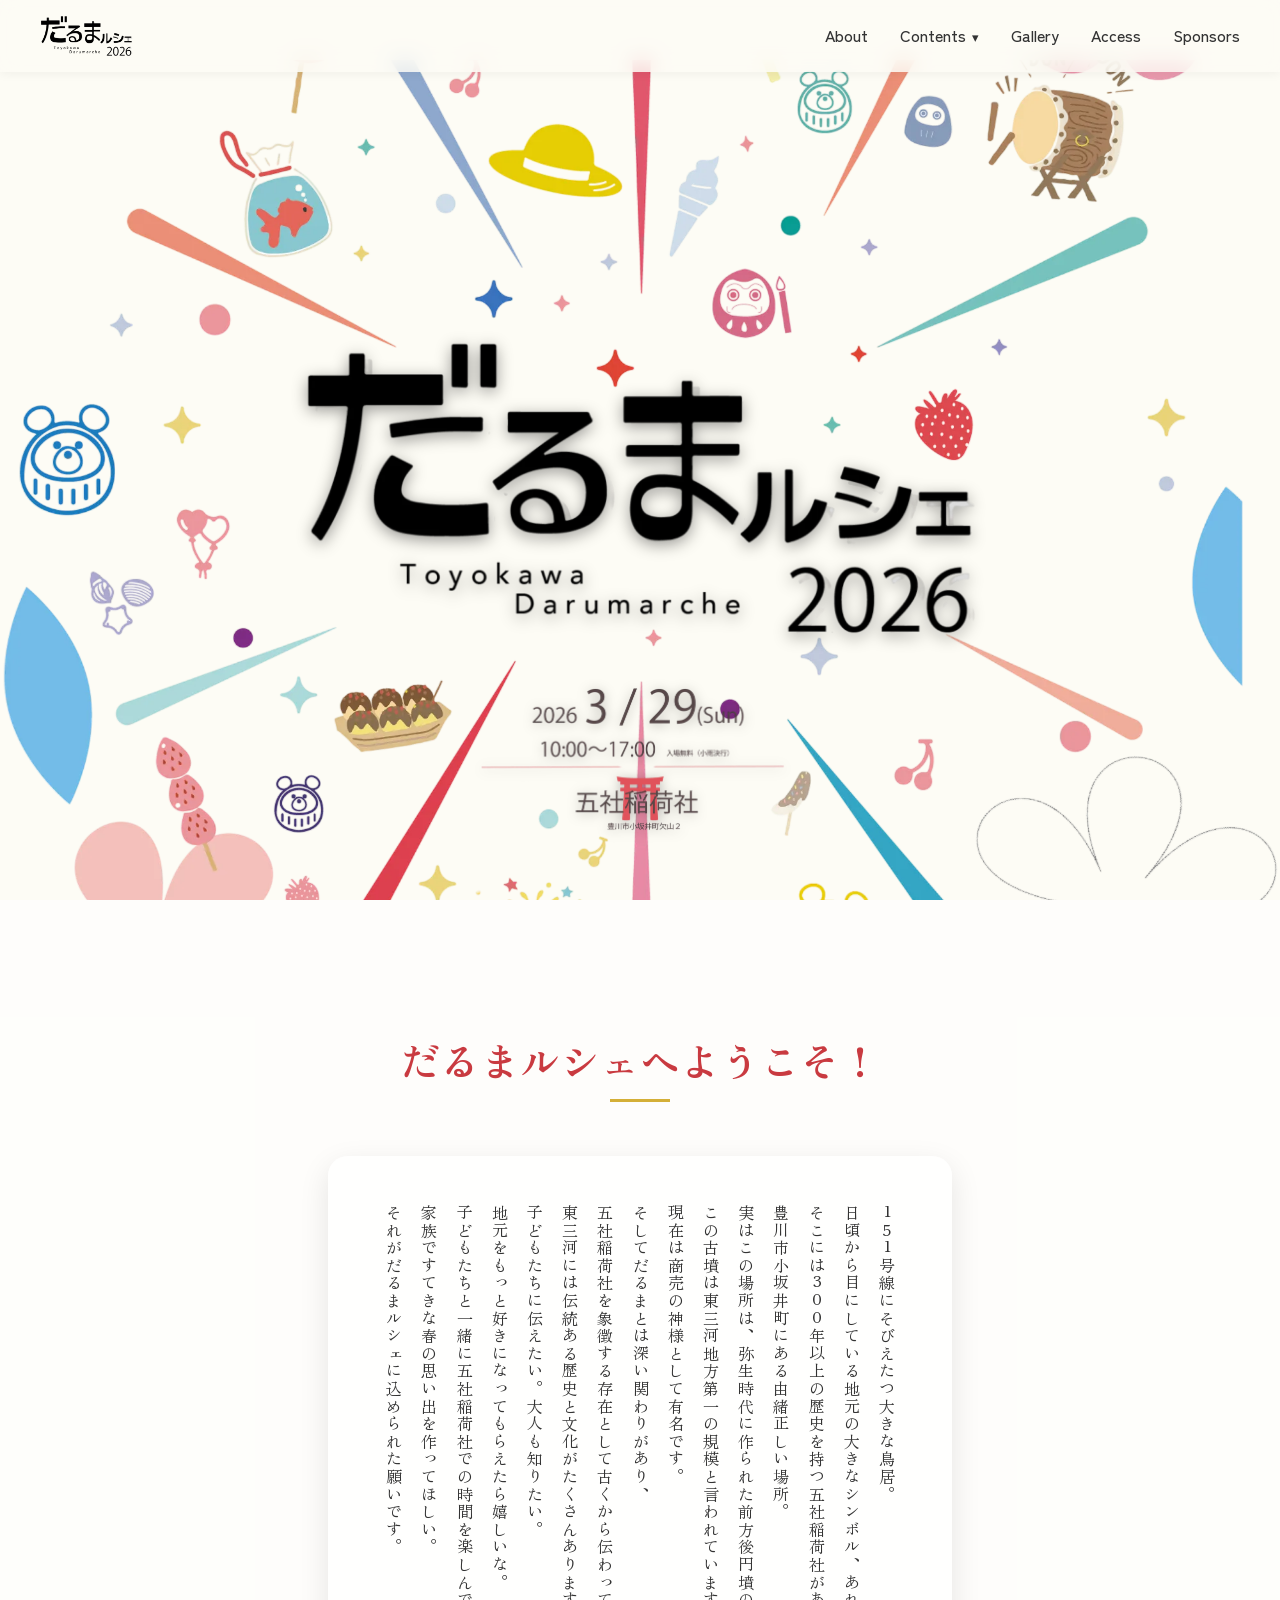
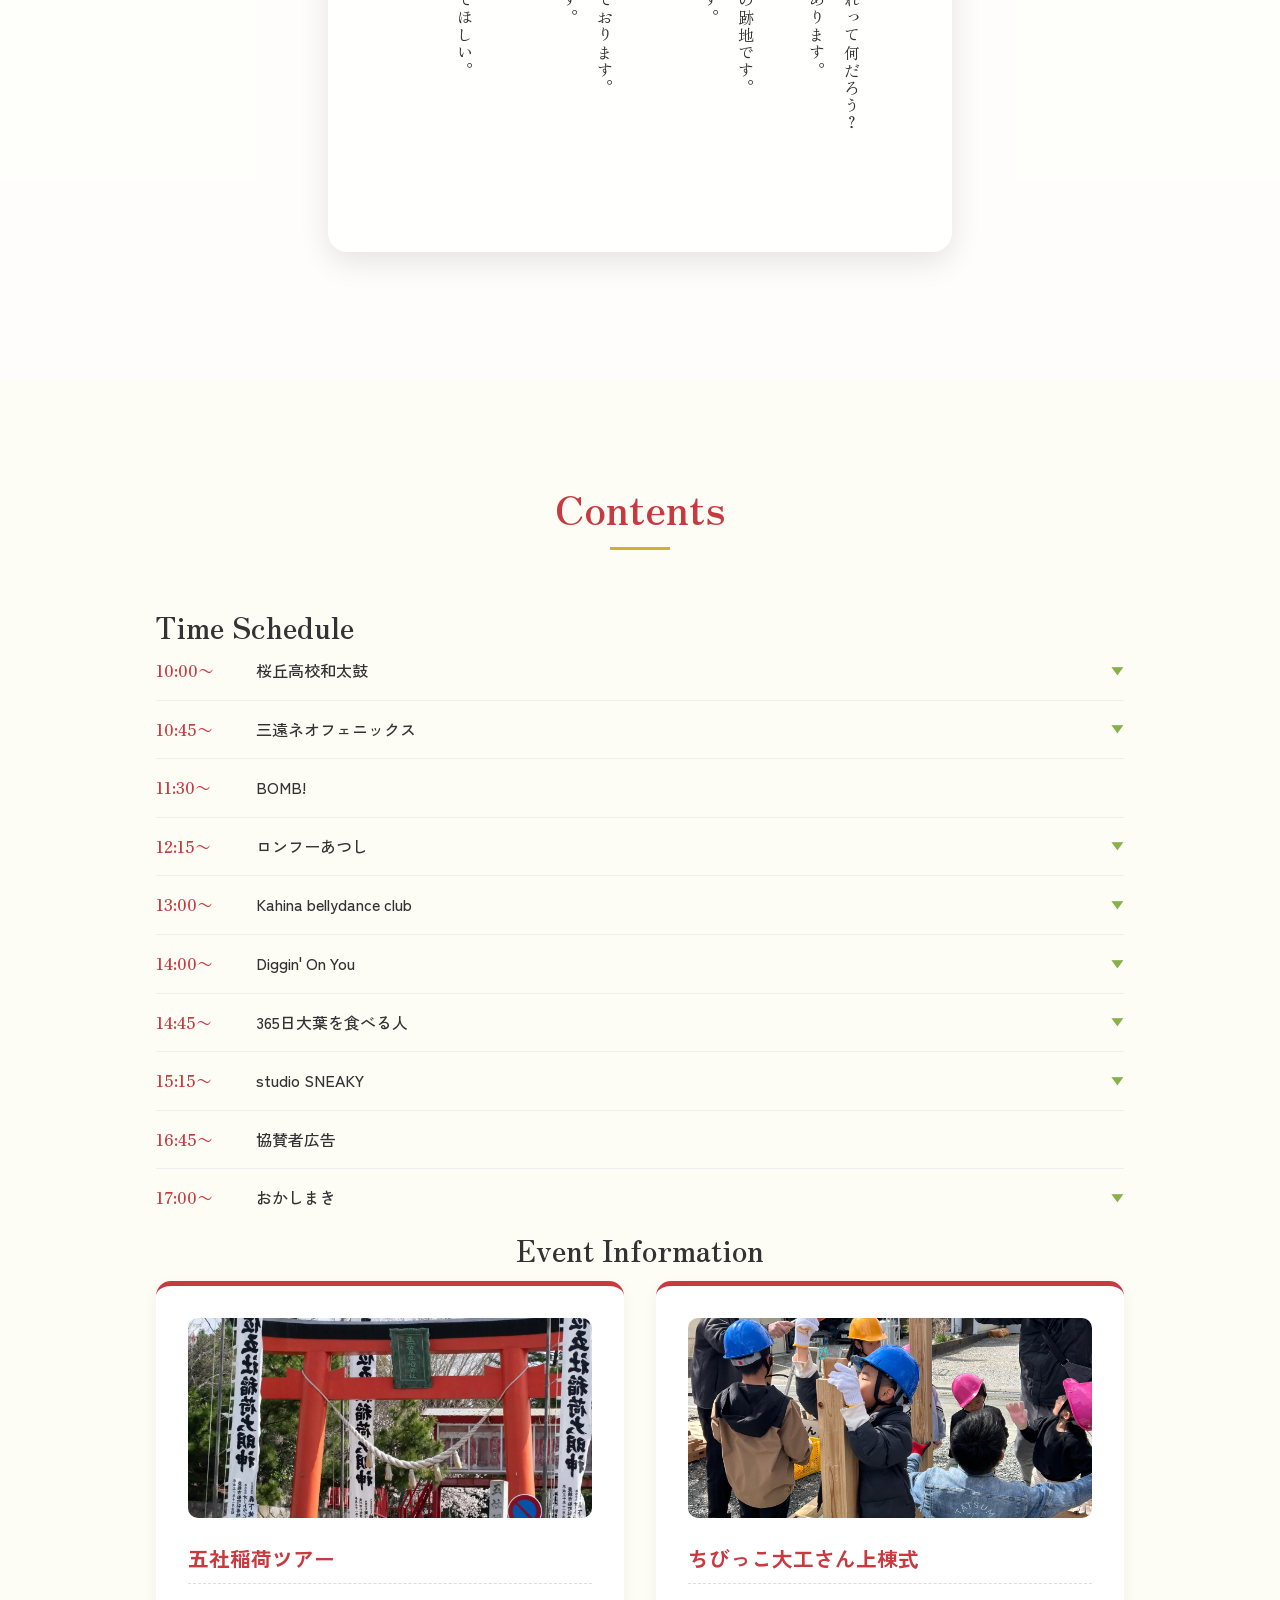
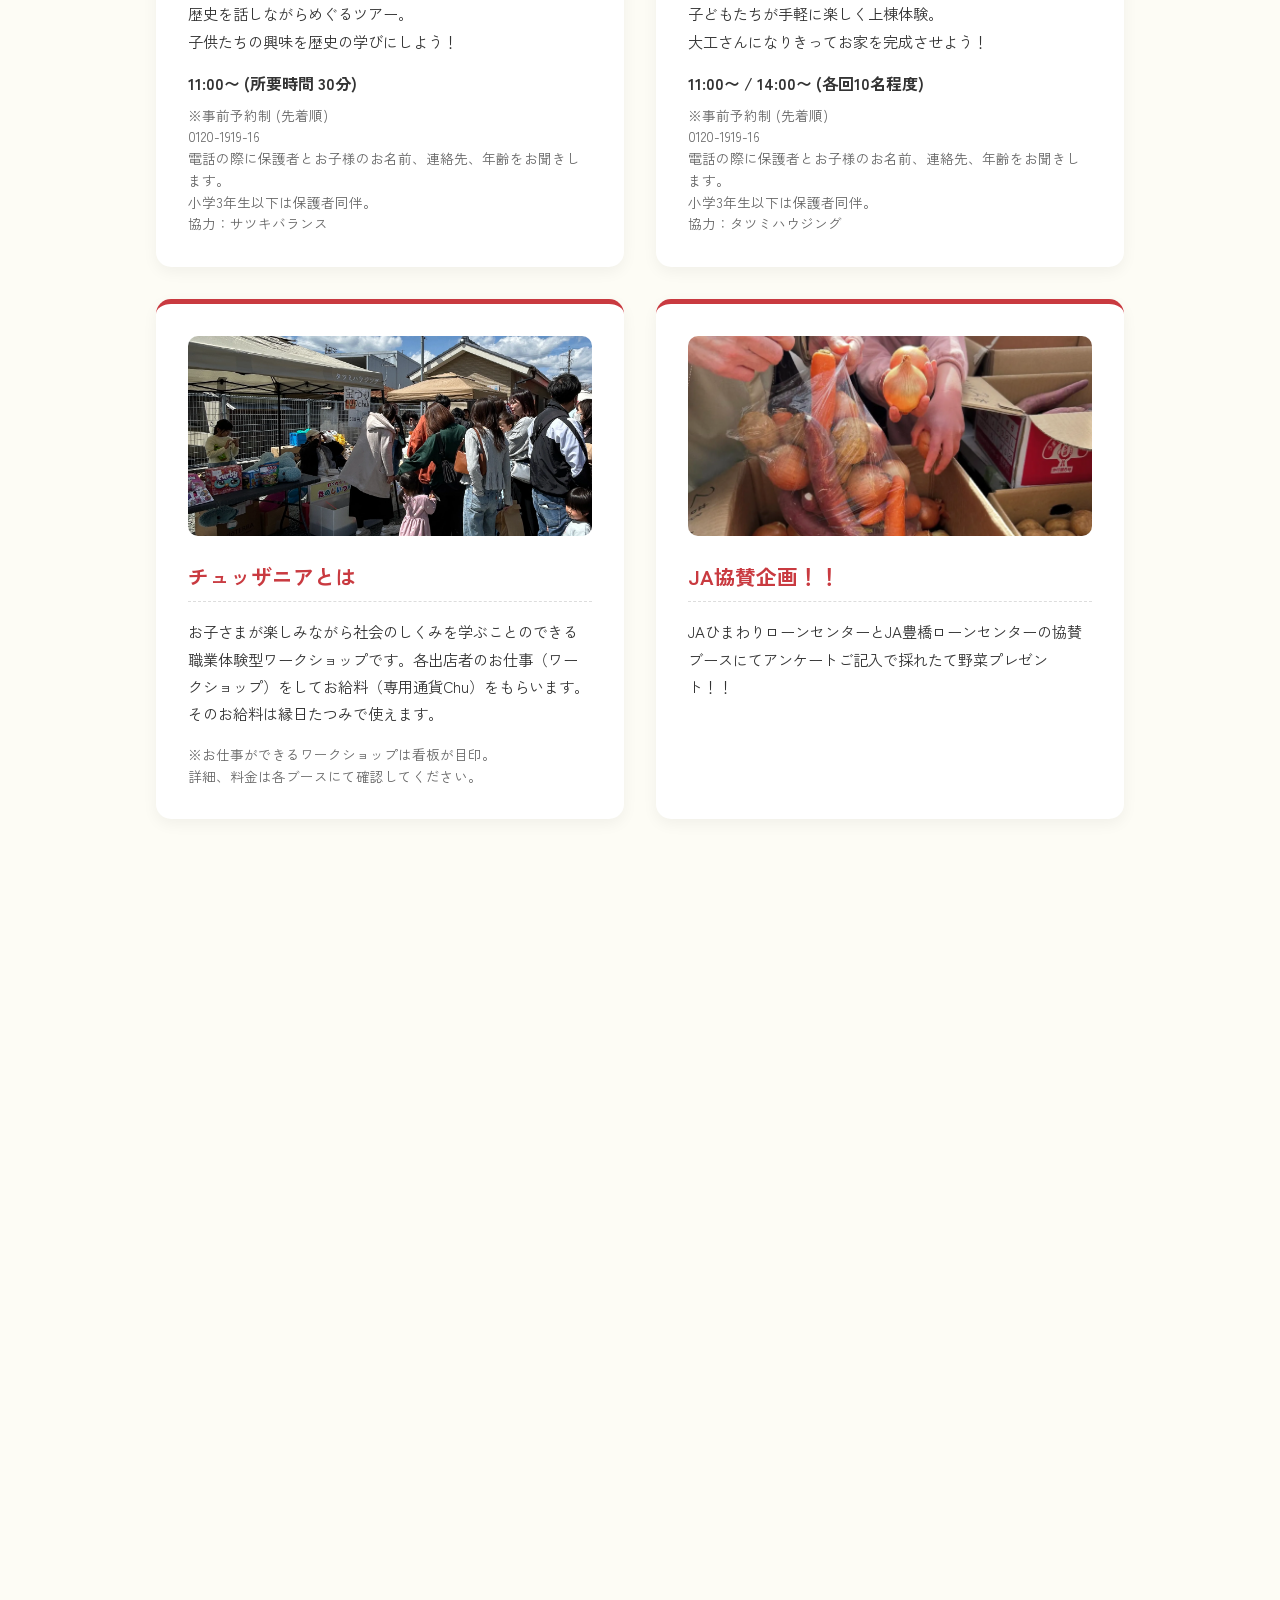
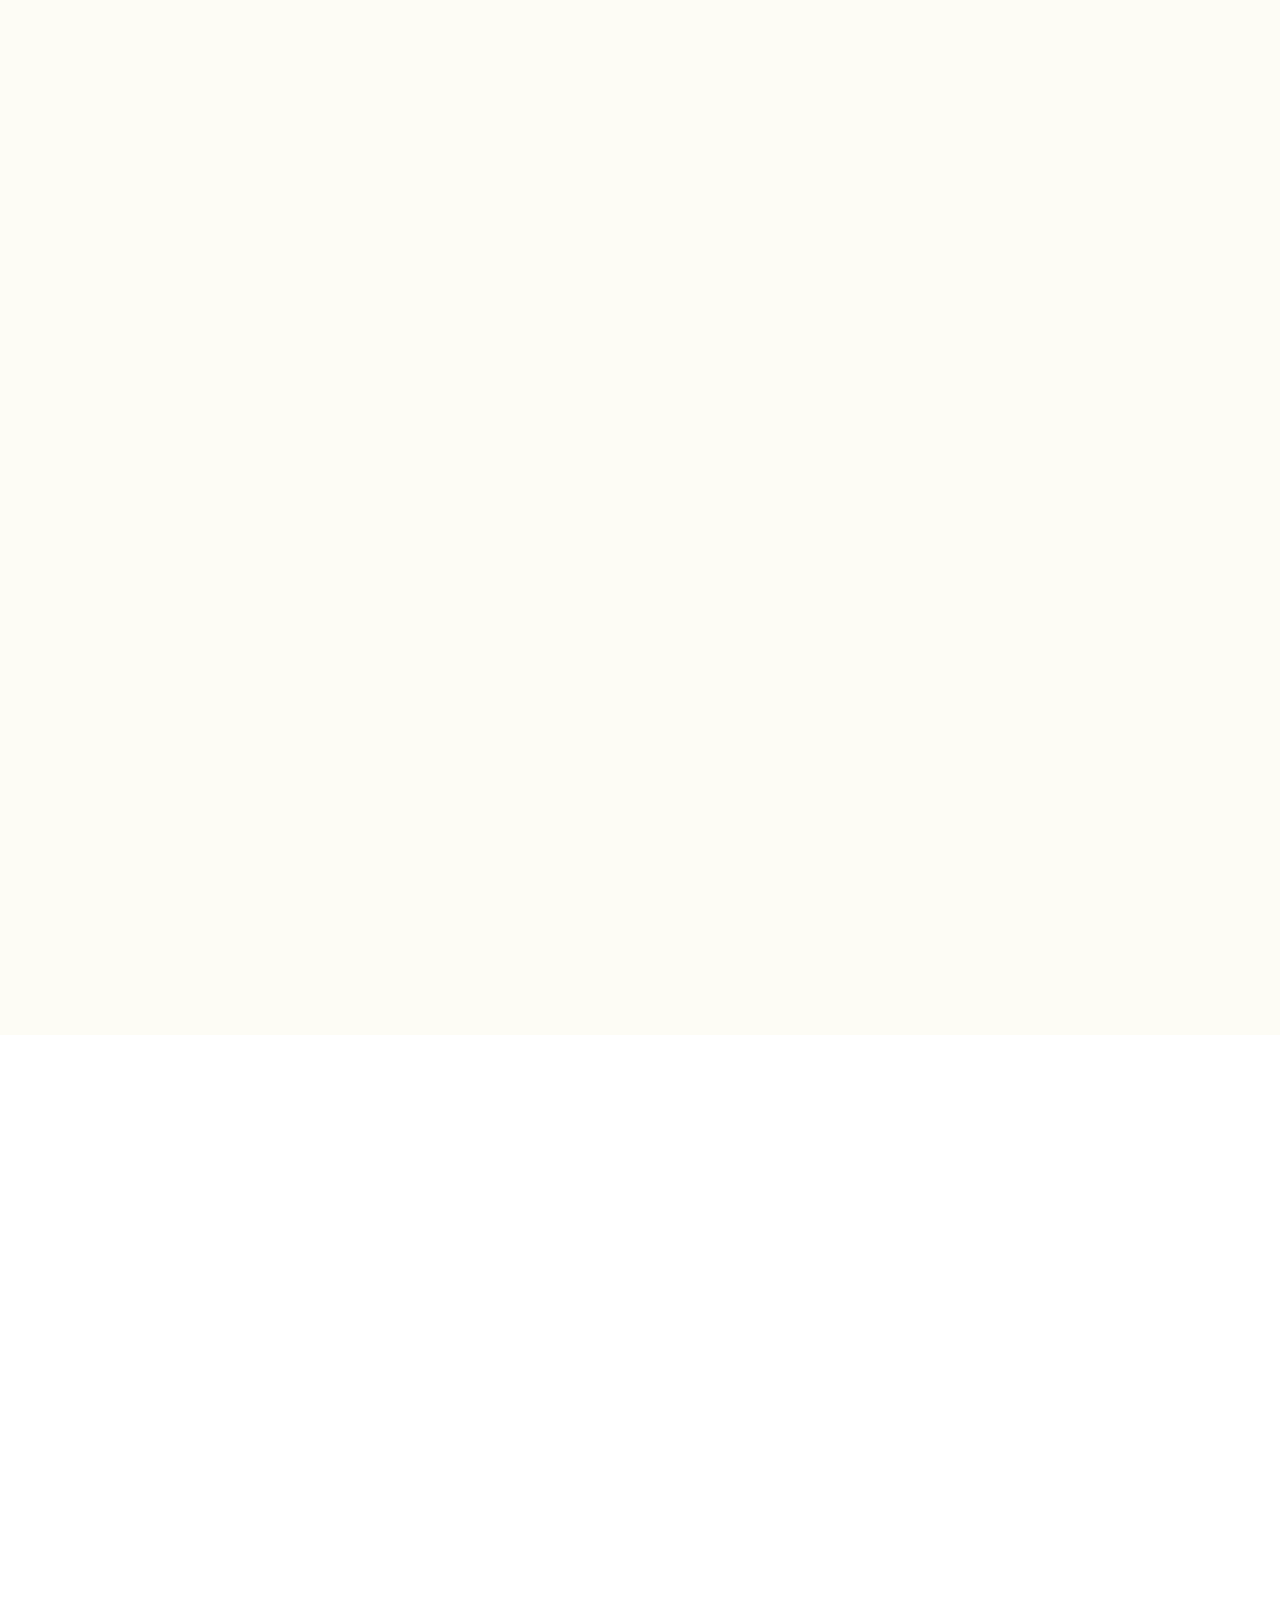
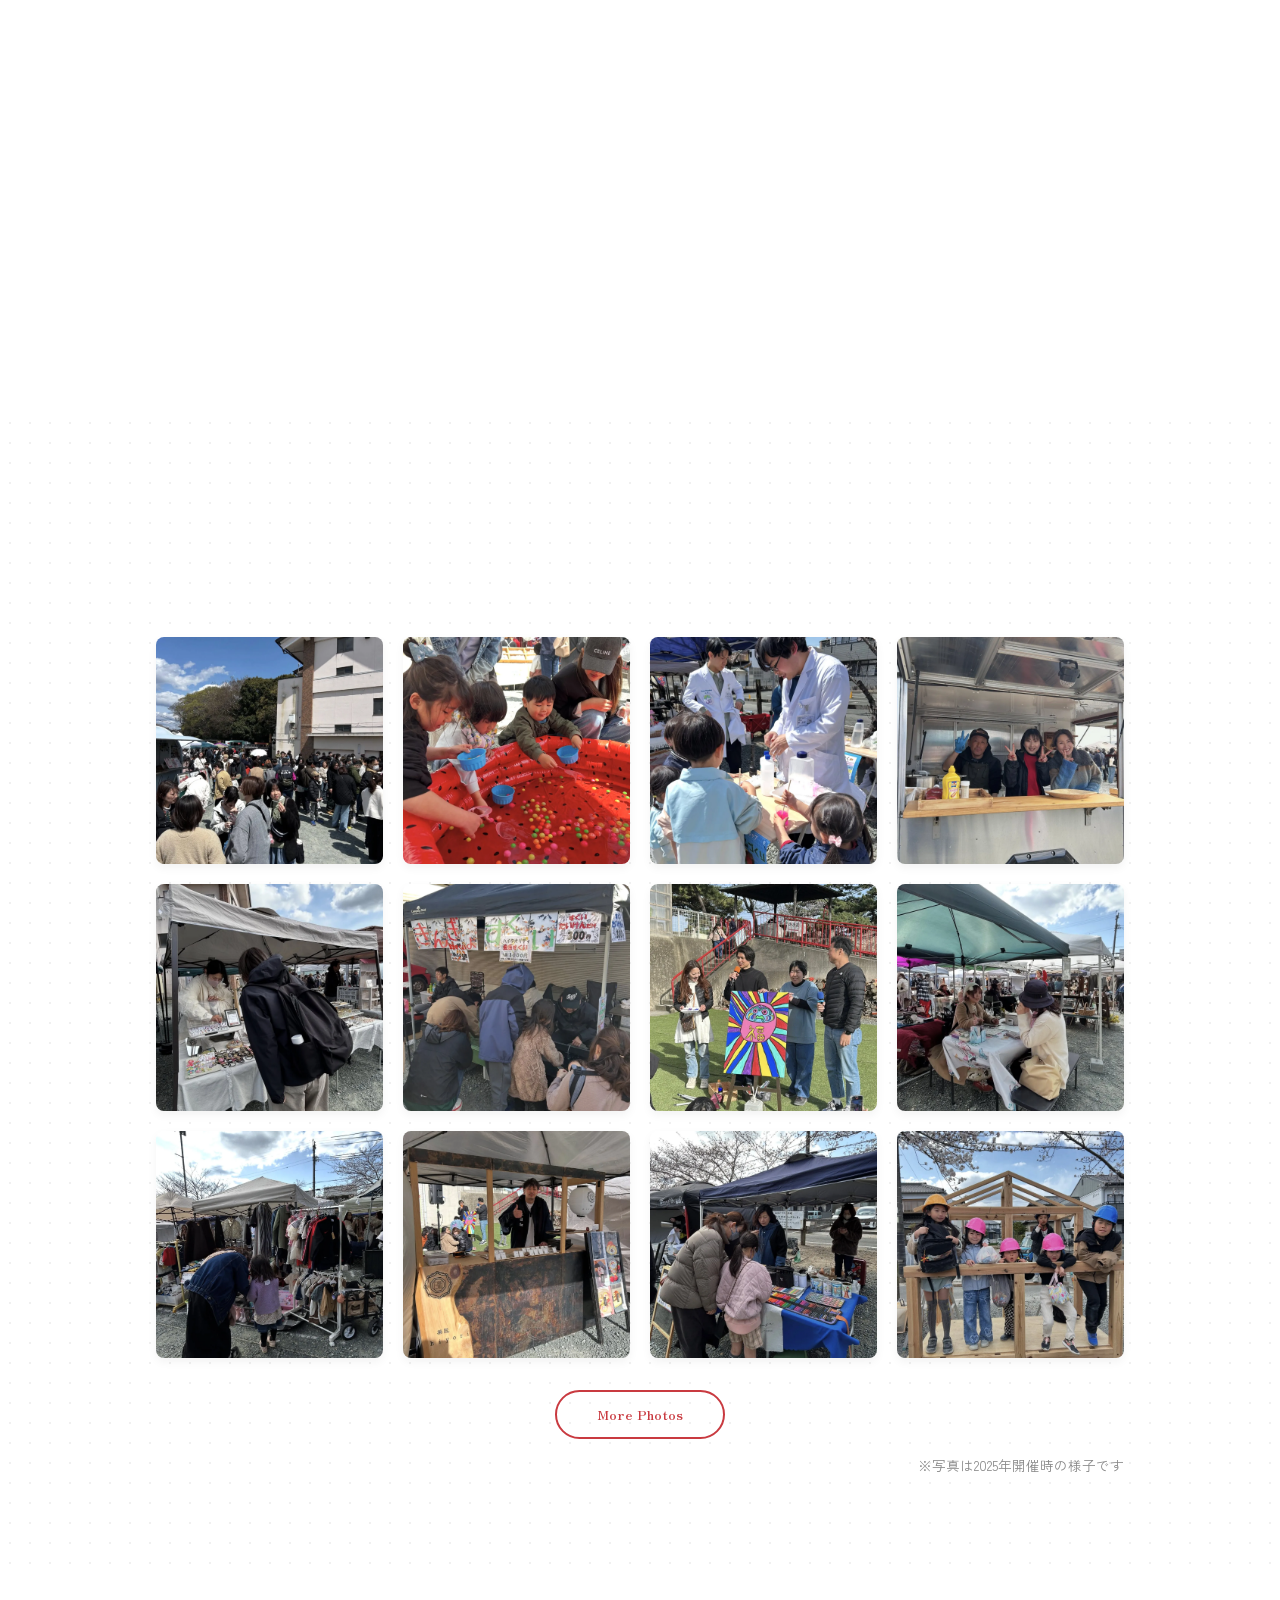
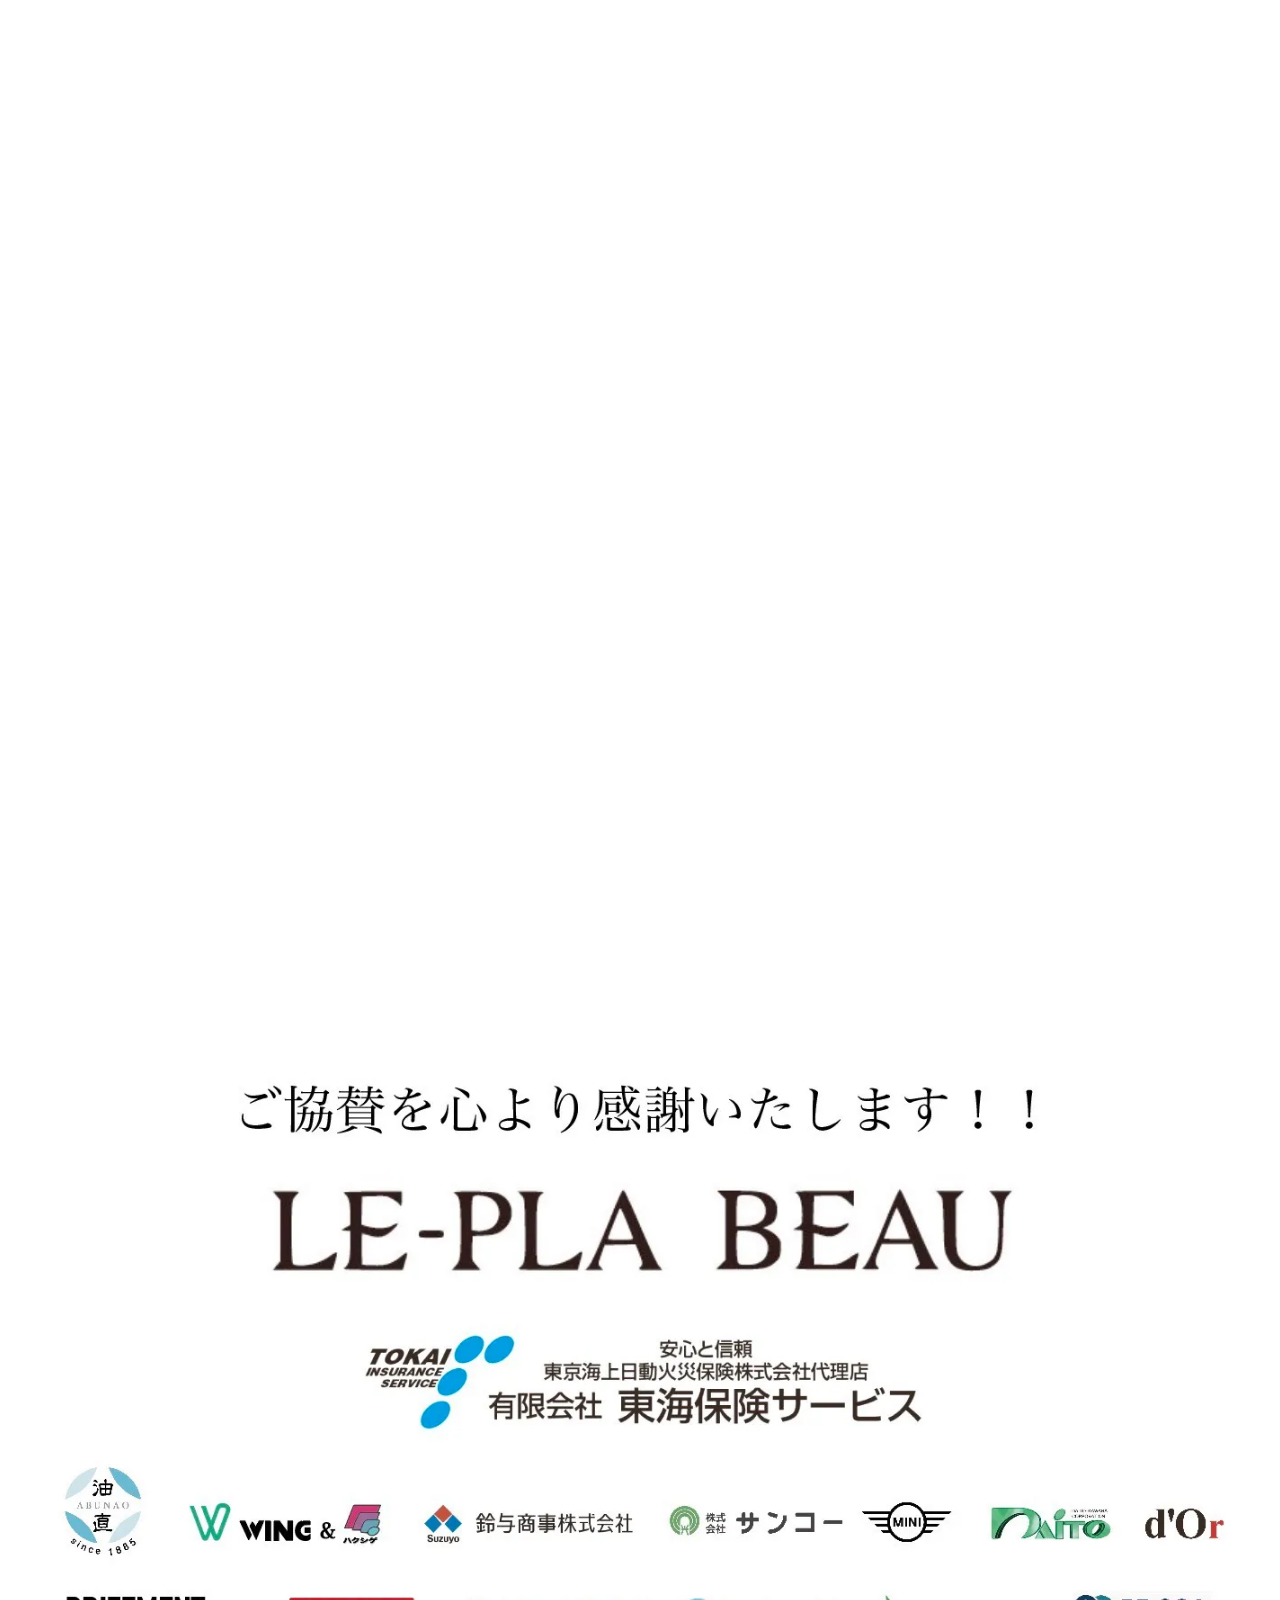
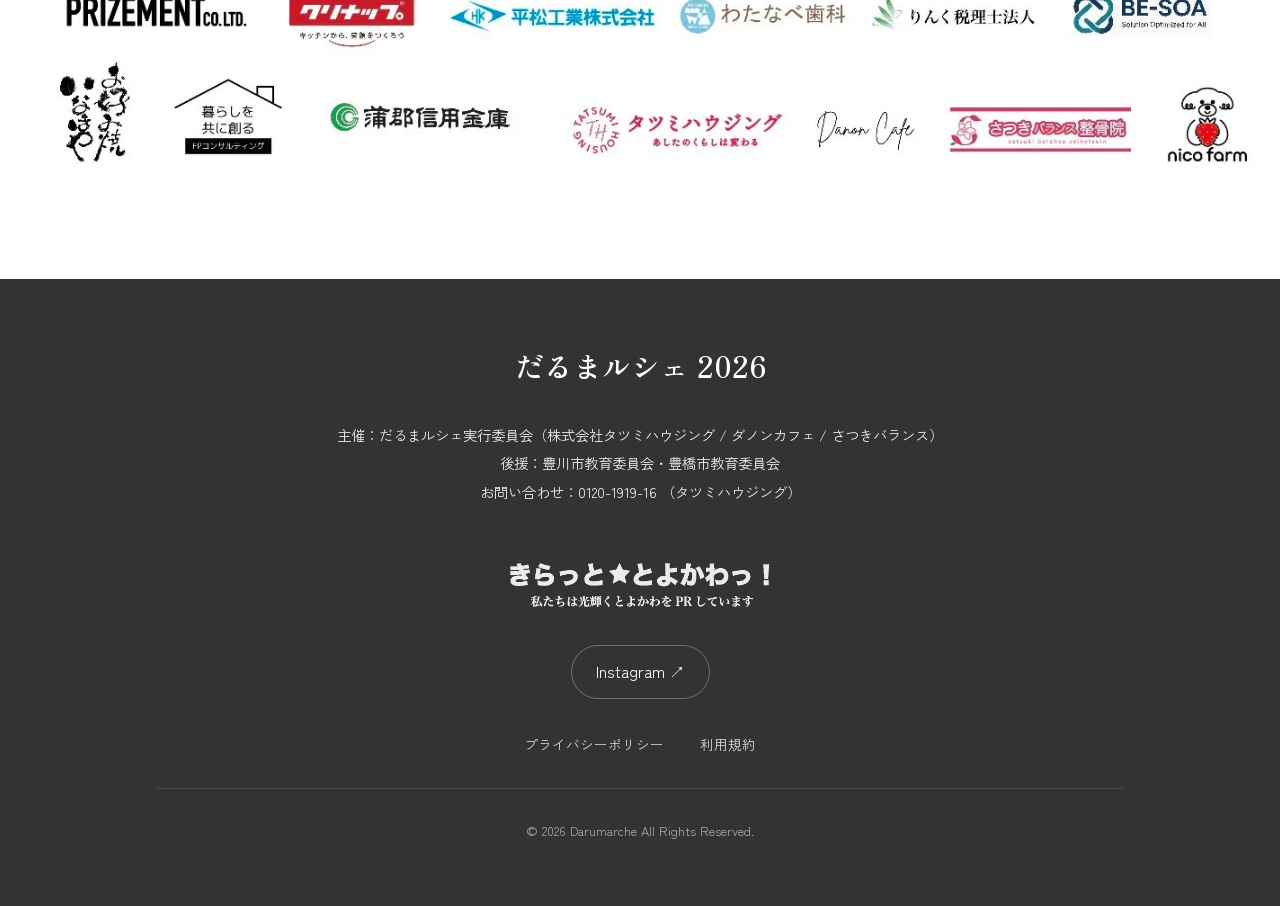
==== commit d527fef7: "feat: add legal pages (privacy, terms), 404 page, and update footer links" ====
--- a/index.html
+++ b/index.html
@@ -682,6 +682,10 @@
                     Instagram <span class="arrow">↗</span>
                 </a>
             </div>
+            <div class="footer-links" style="margin-bottom: 2rem;">
+                <a href="privacy.html" style="margin: 0 1rem; font-size: 0.85rem; opacity: 0.8;">プライバシーポリシー</a>
+                <a href="terms.html" style="margin: 0 1rem; font-size: 0.85rem; opacity: 0.8;">利用規約</a>
+            </div>
             <p class="copyright">&copy; 2026 Darumarche All Rights Reserved.</p>
         </div>
     </footer>
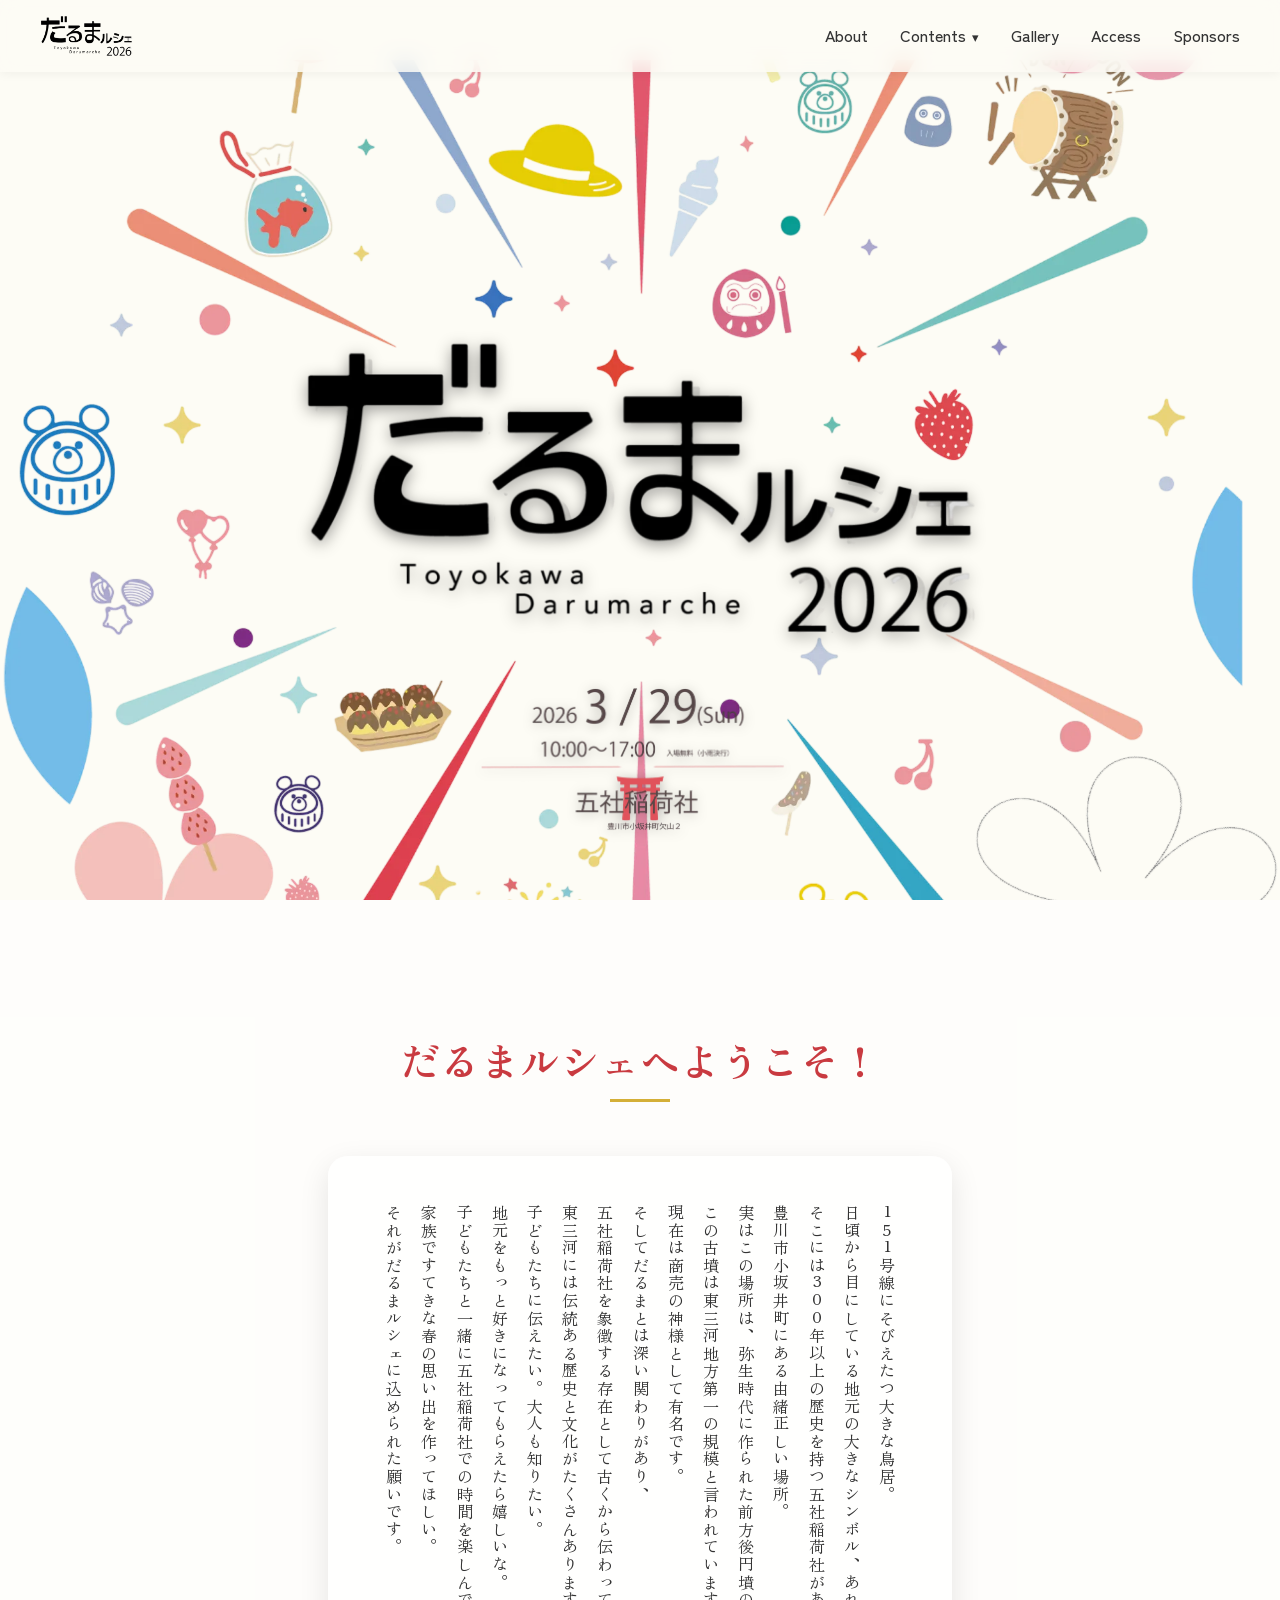
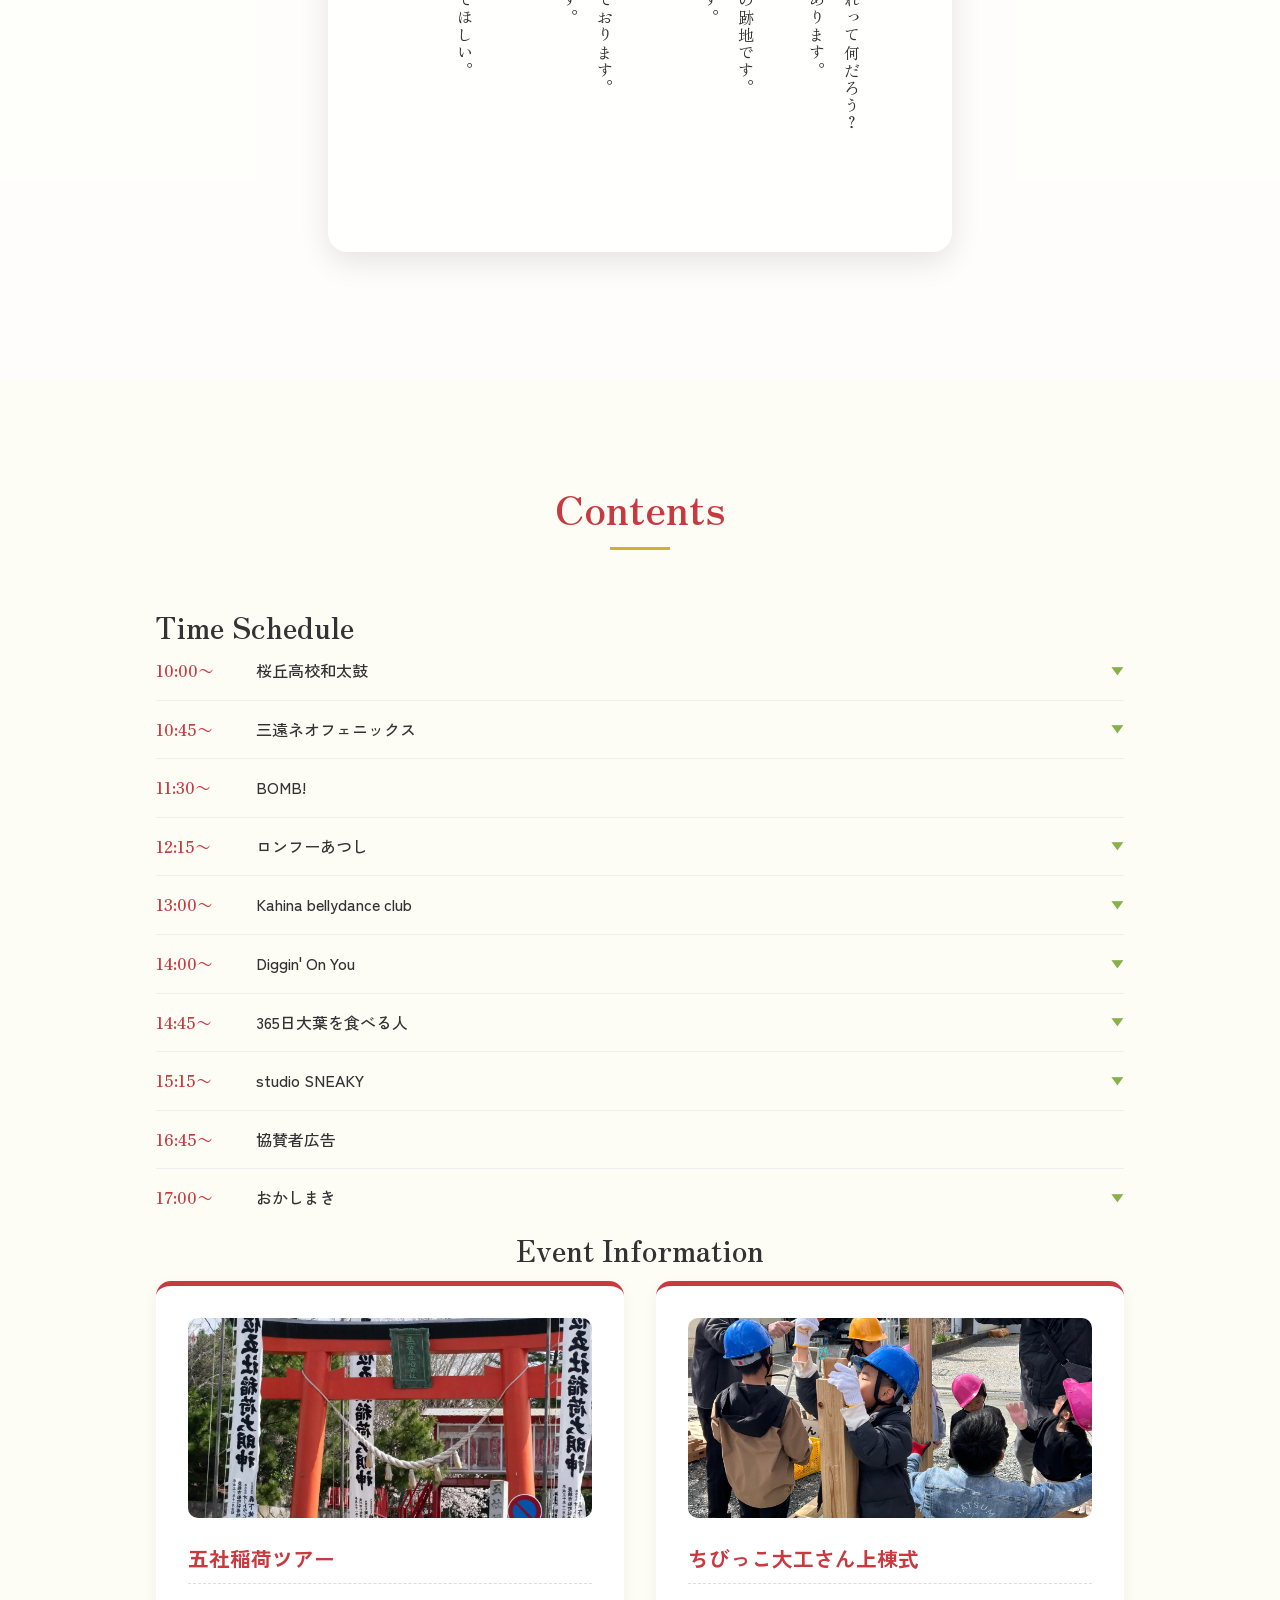
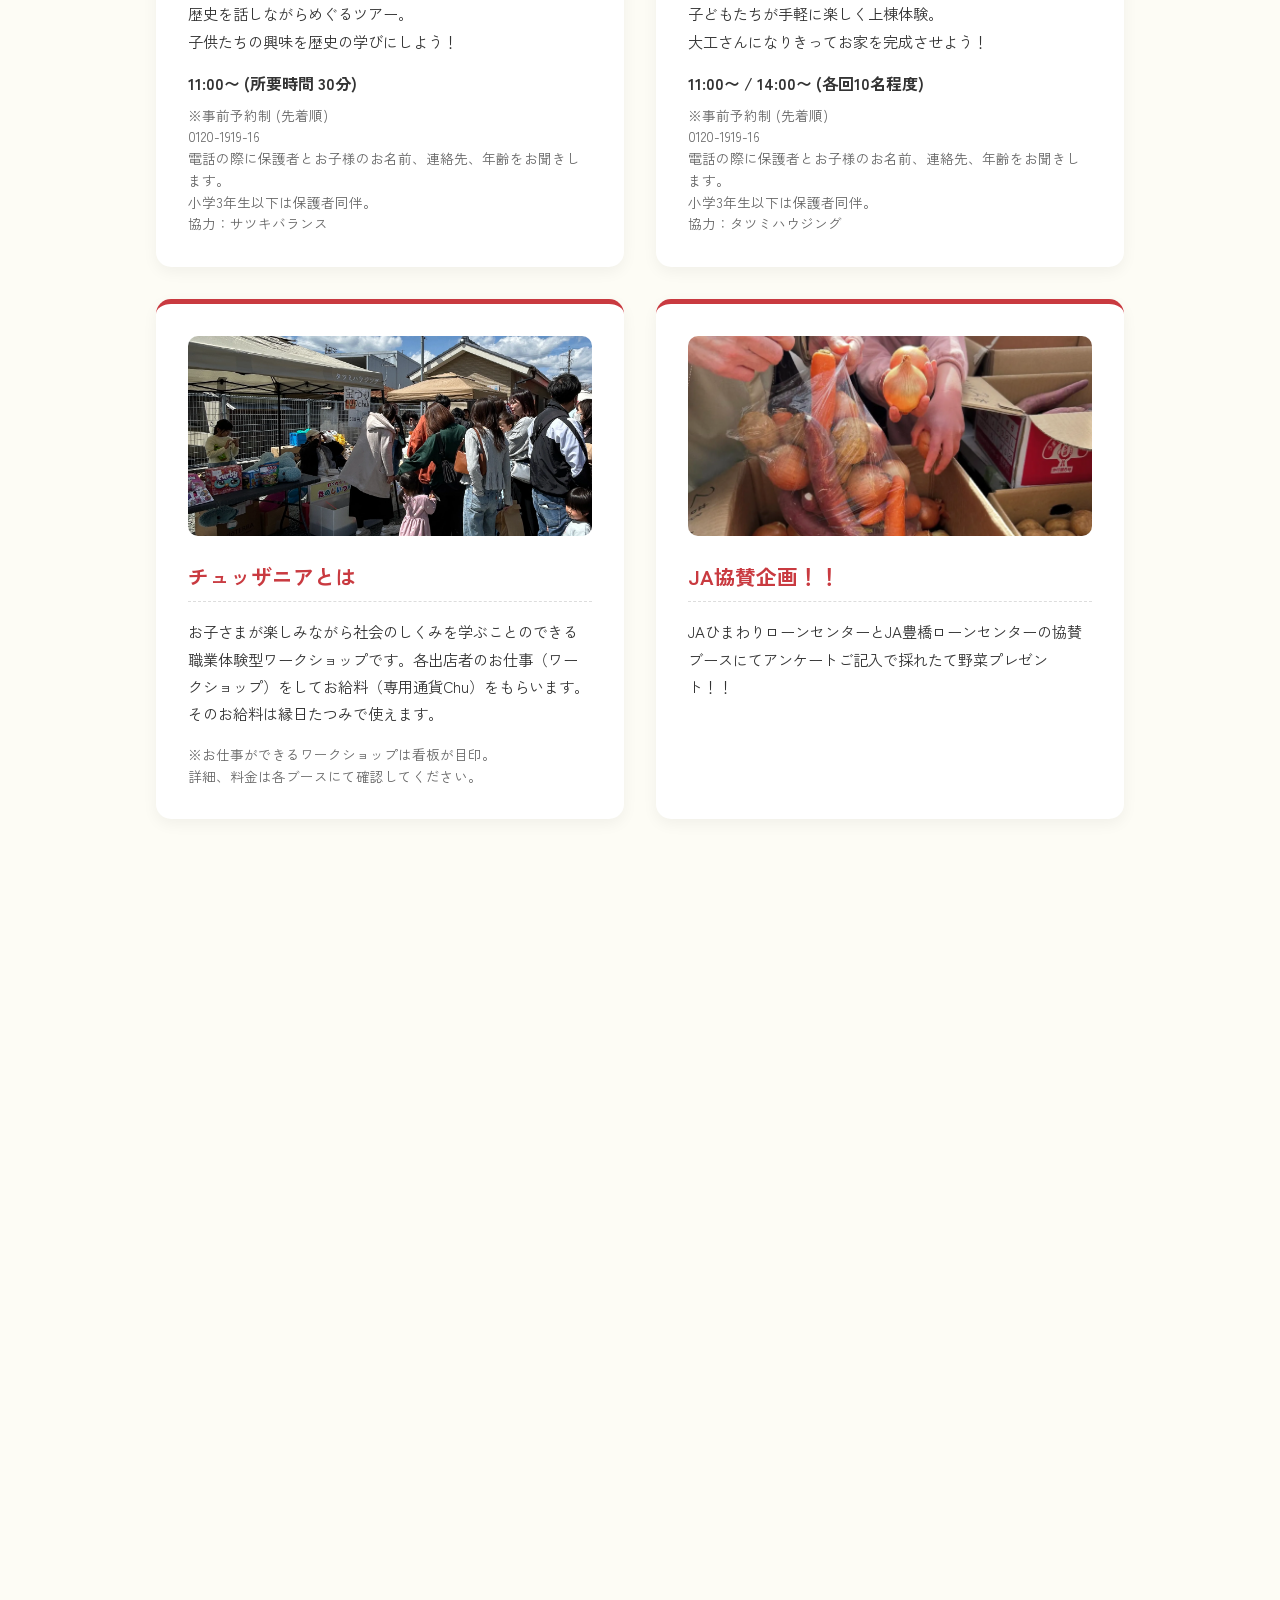
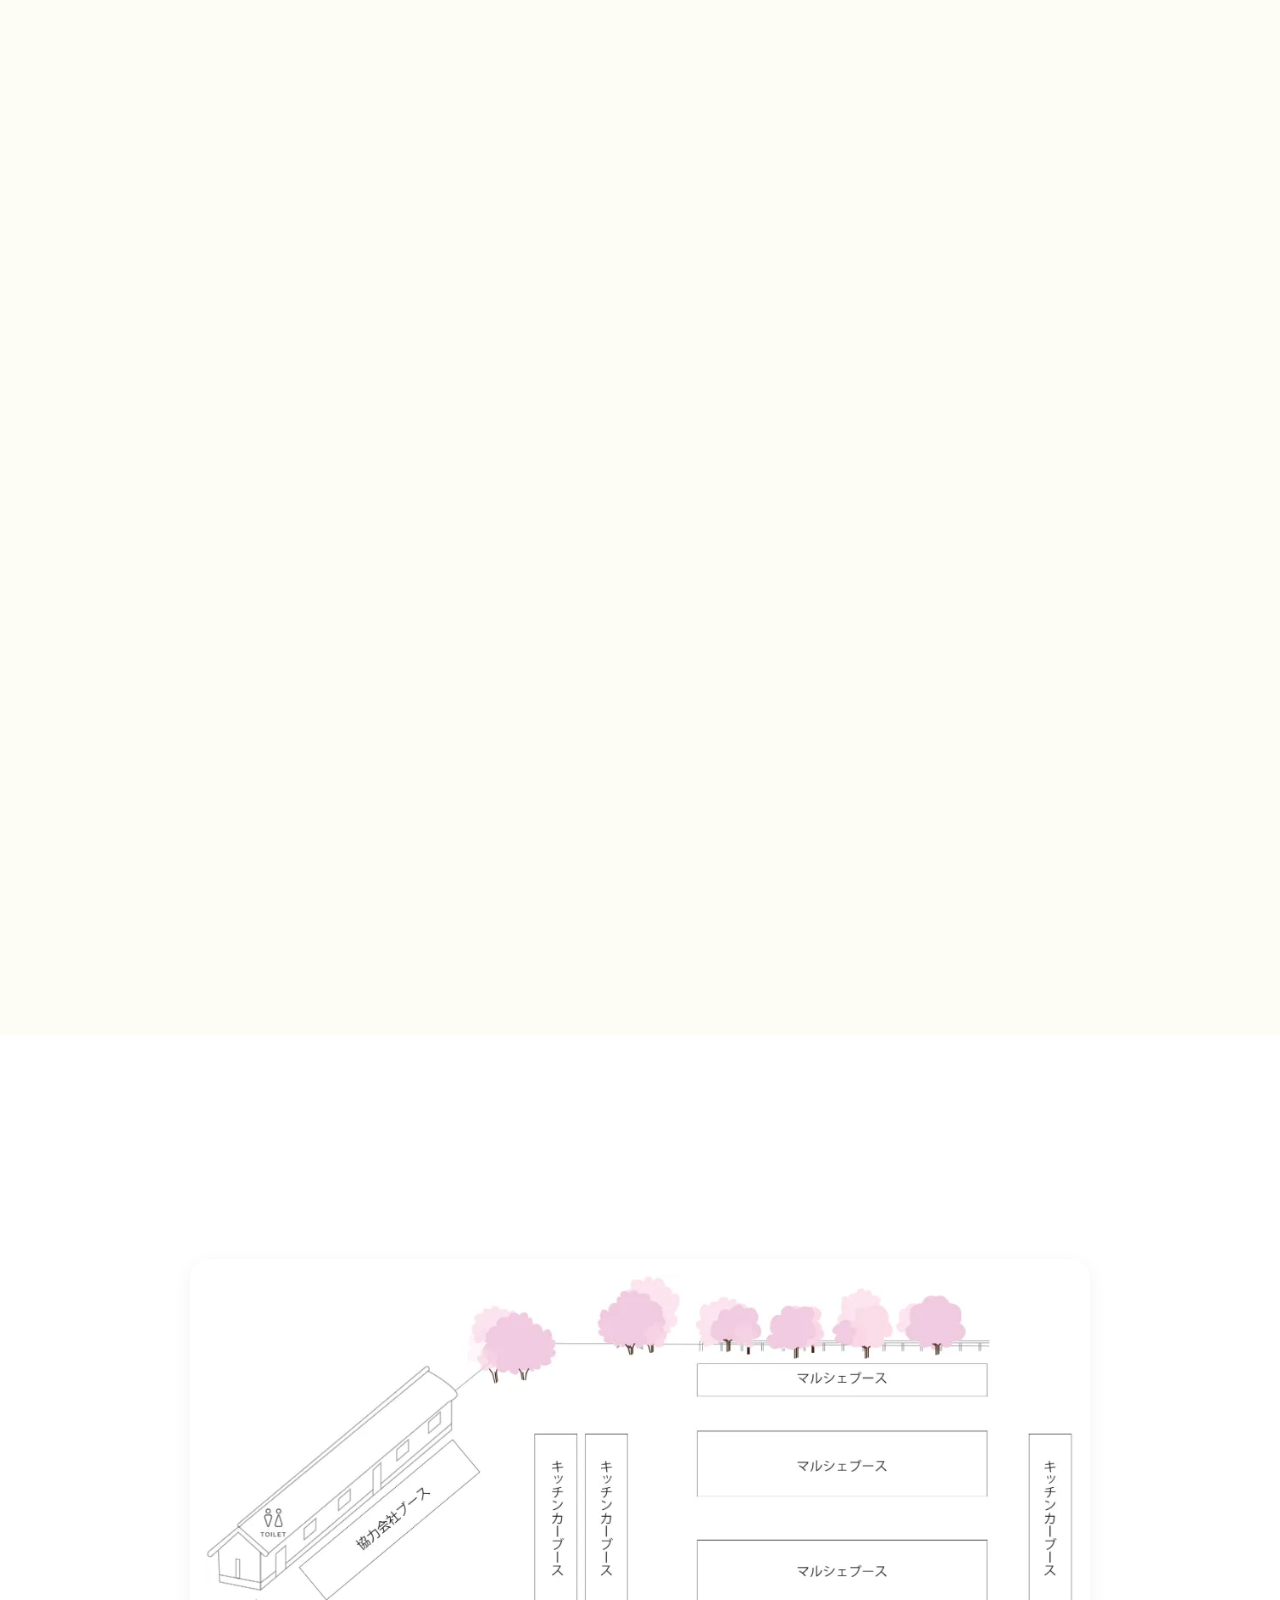
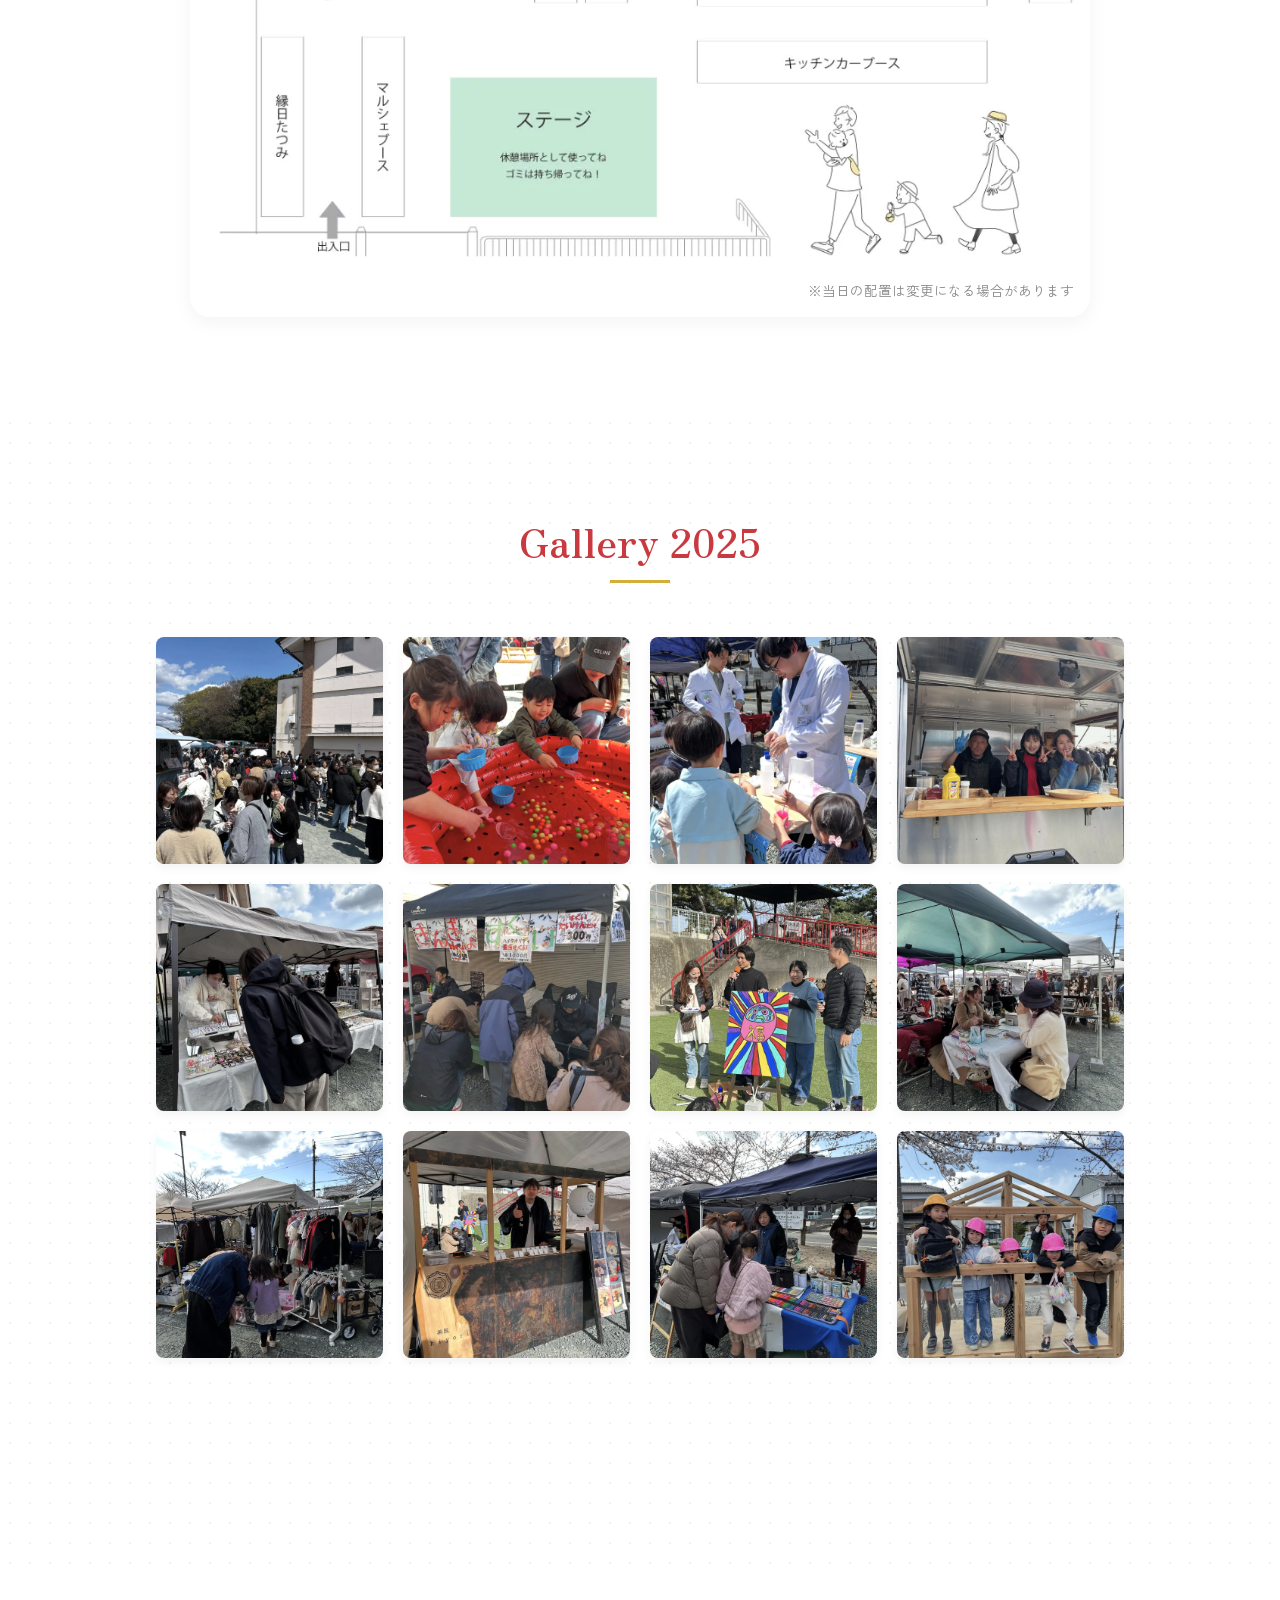
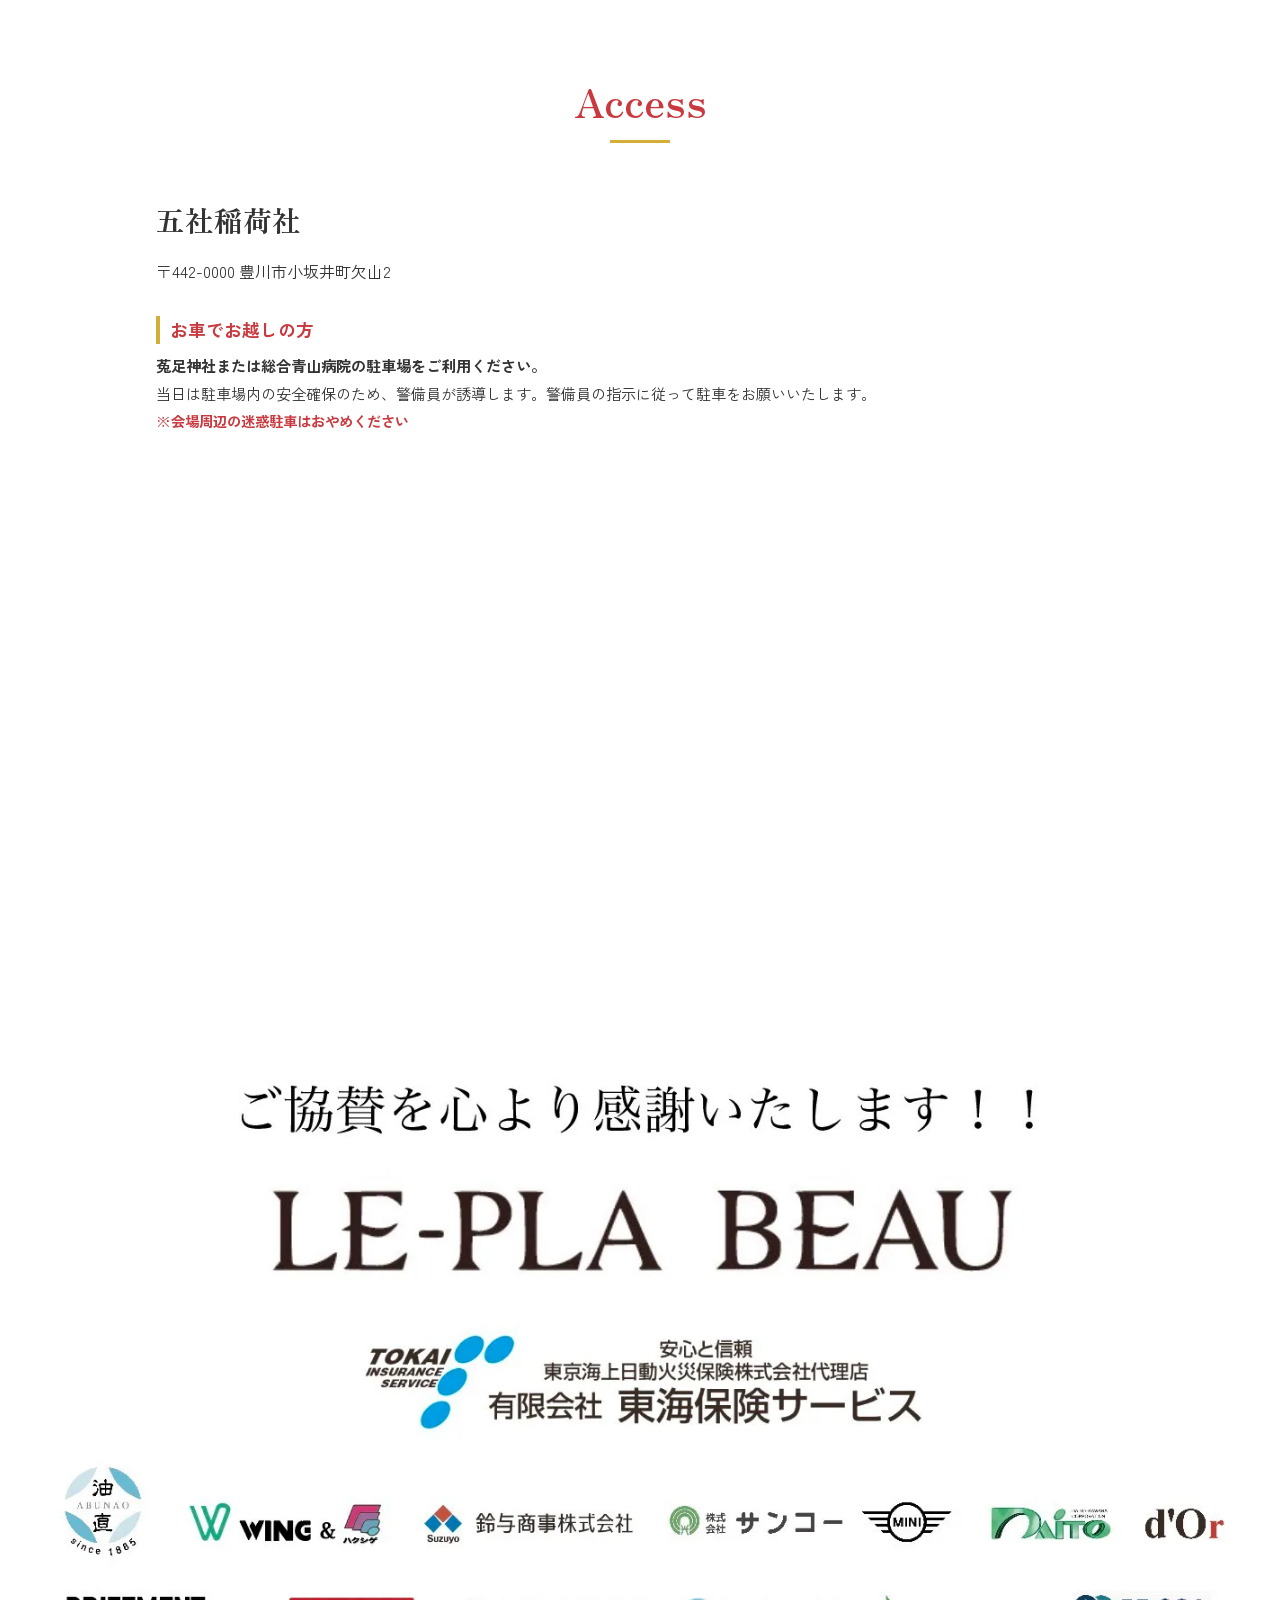
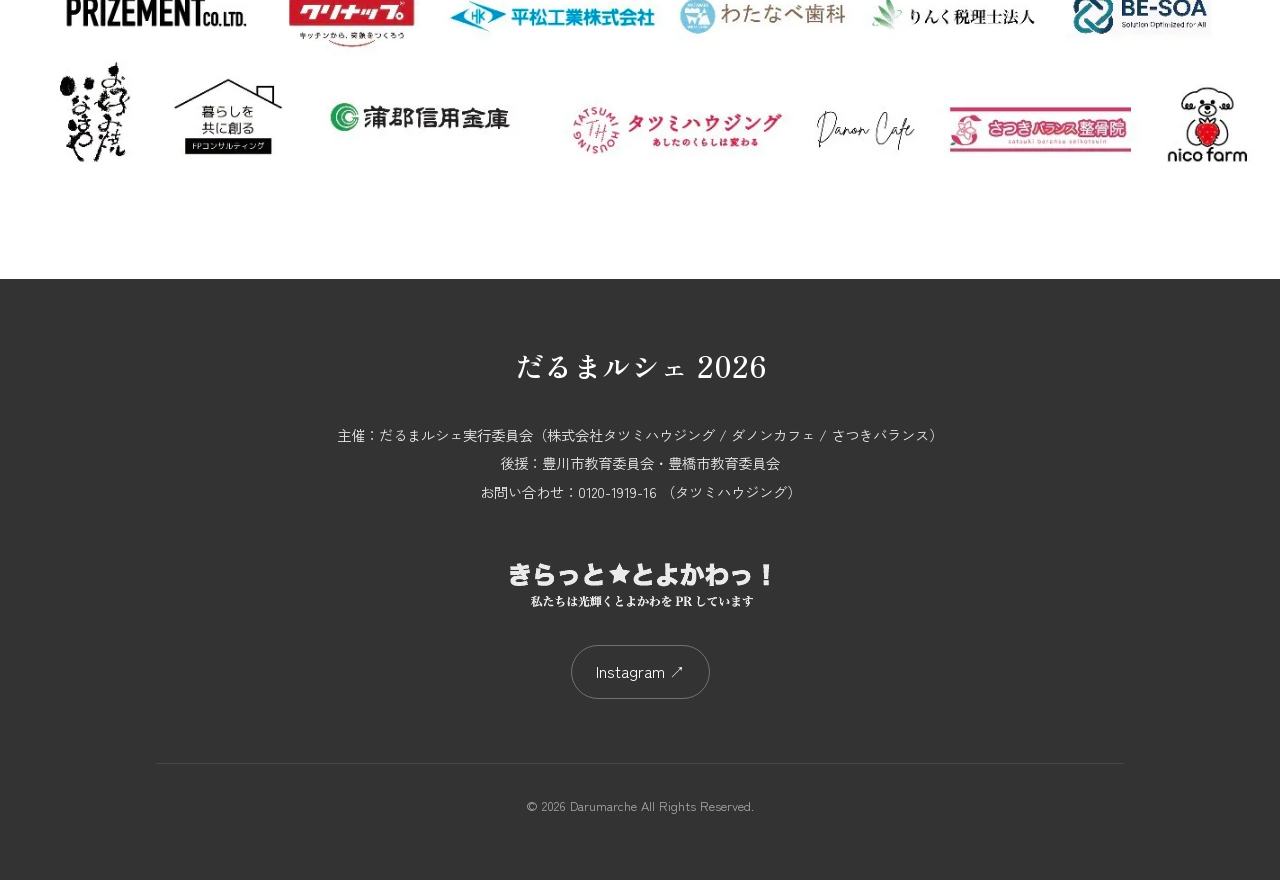
==== commit ad32ae97: "chore: remove legal pages and revert footer links as per user request" ====
--- a/index.html
+++ b/index.html
@@ -682,10 +682,6 @@
                     Instagram <span class="arrow">↗</span>
                 </a>
             </div>
-            <div class="footer-links" style="margin-bottom: 2rem;">
-                <a href="privacy.html" style="margin: 0 1rem; font-size: 0.85rem; opacity: 0.8;">プライバシーポリシー</a>
-                <a href="terms.html" style="margin: 0 1rem; font-size: 0.85rem; opacity: 0.8;">利用規約</a>
-            </div>
             <p class="copyright">&copy; 2026 Darumarche All Rights Reserved.</p>
         </div>
     </footer>
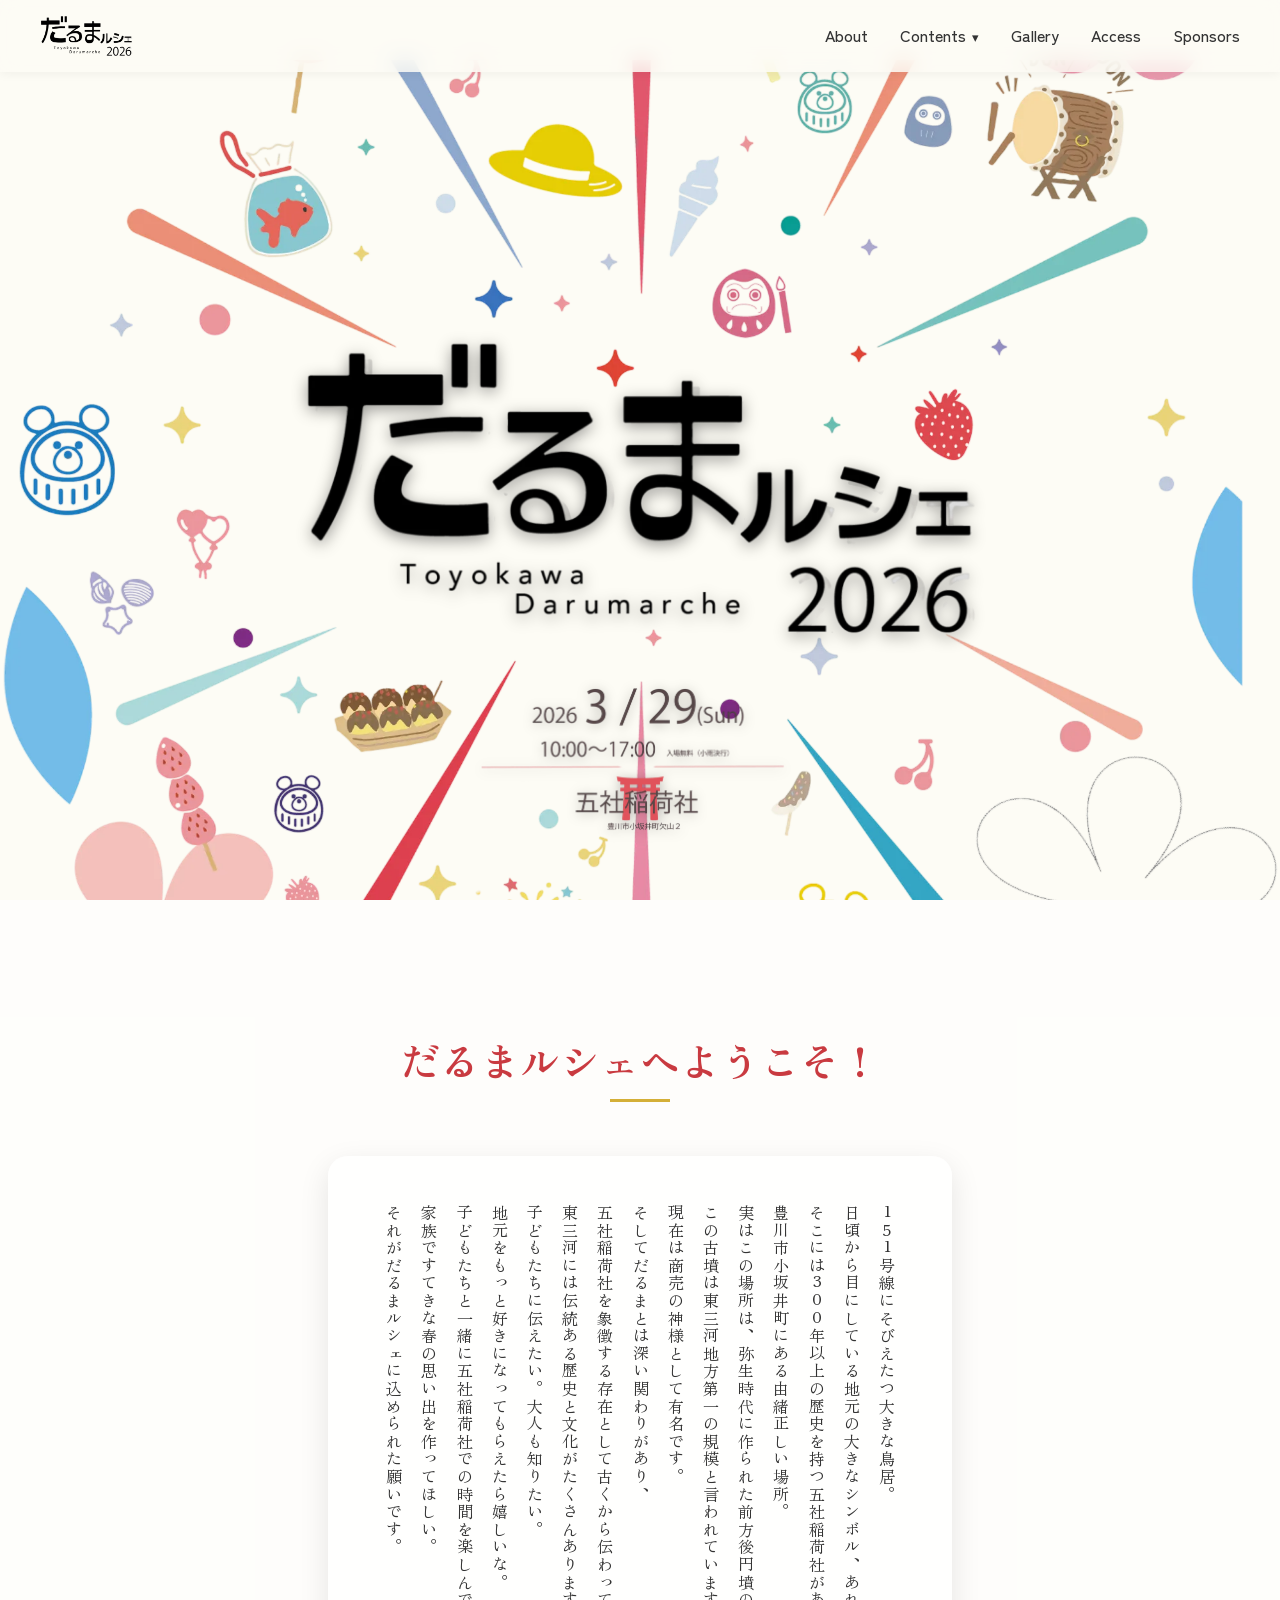
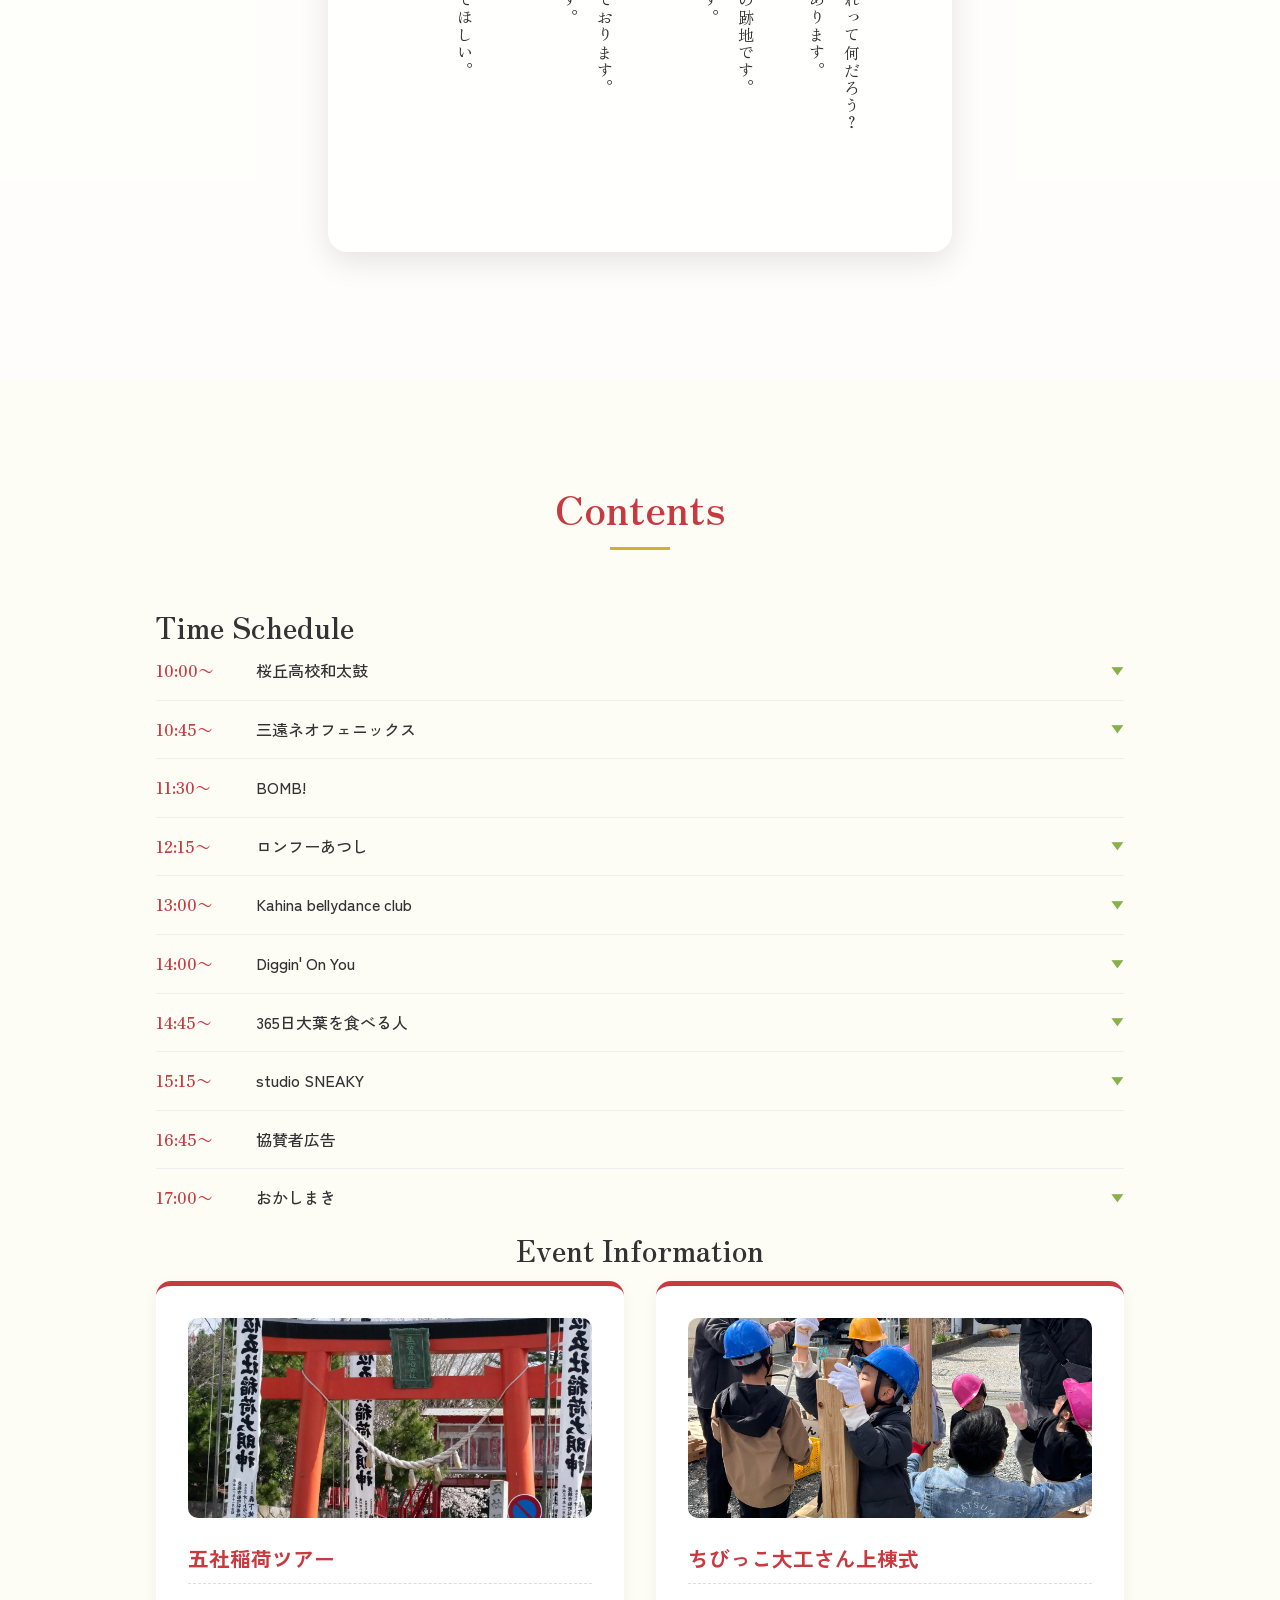
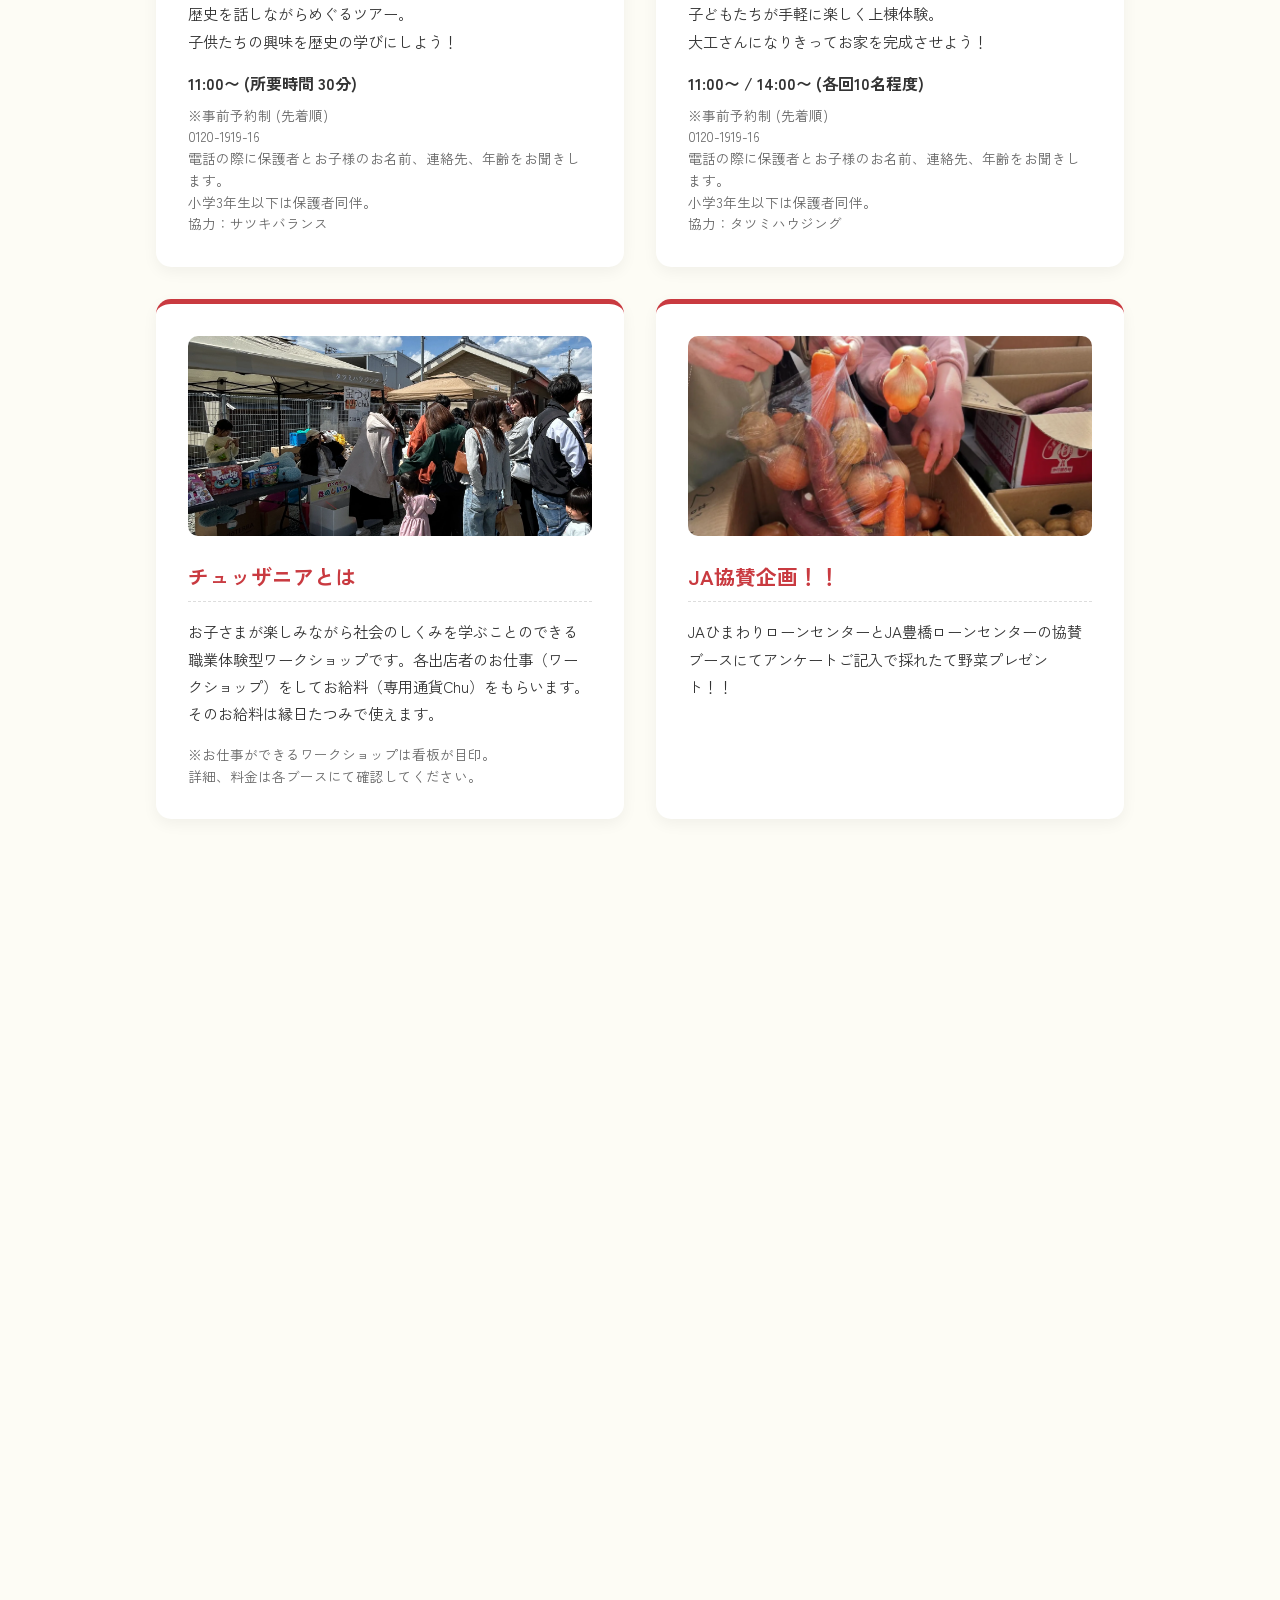
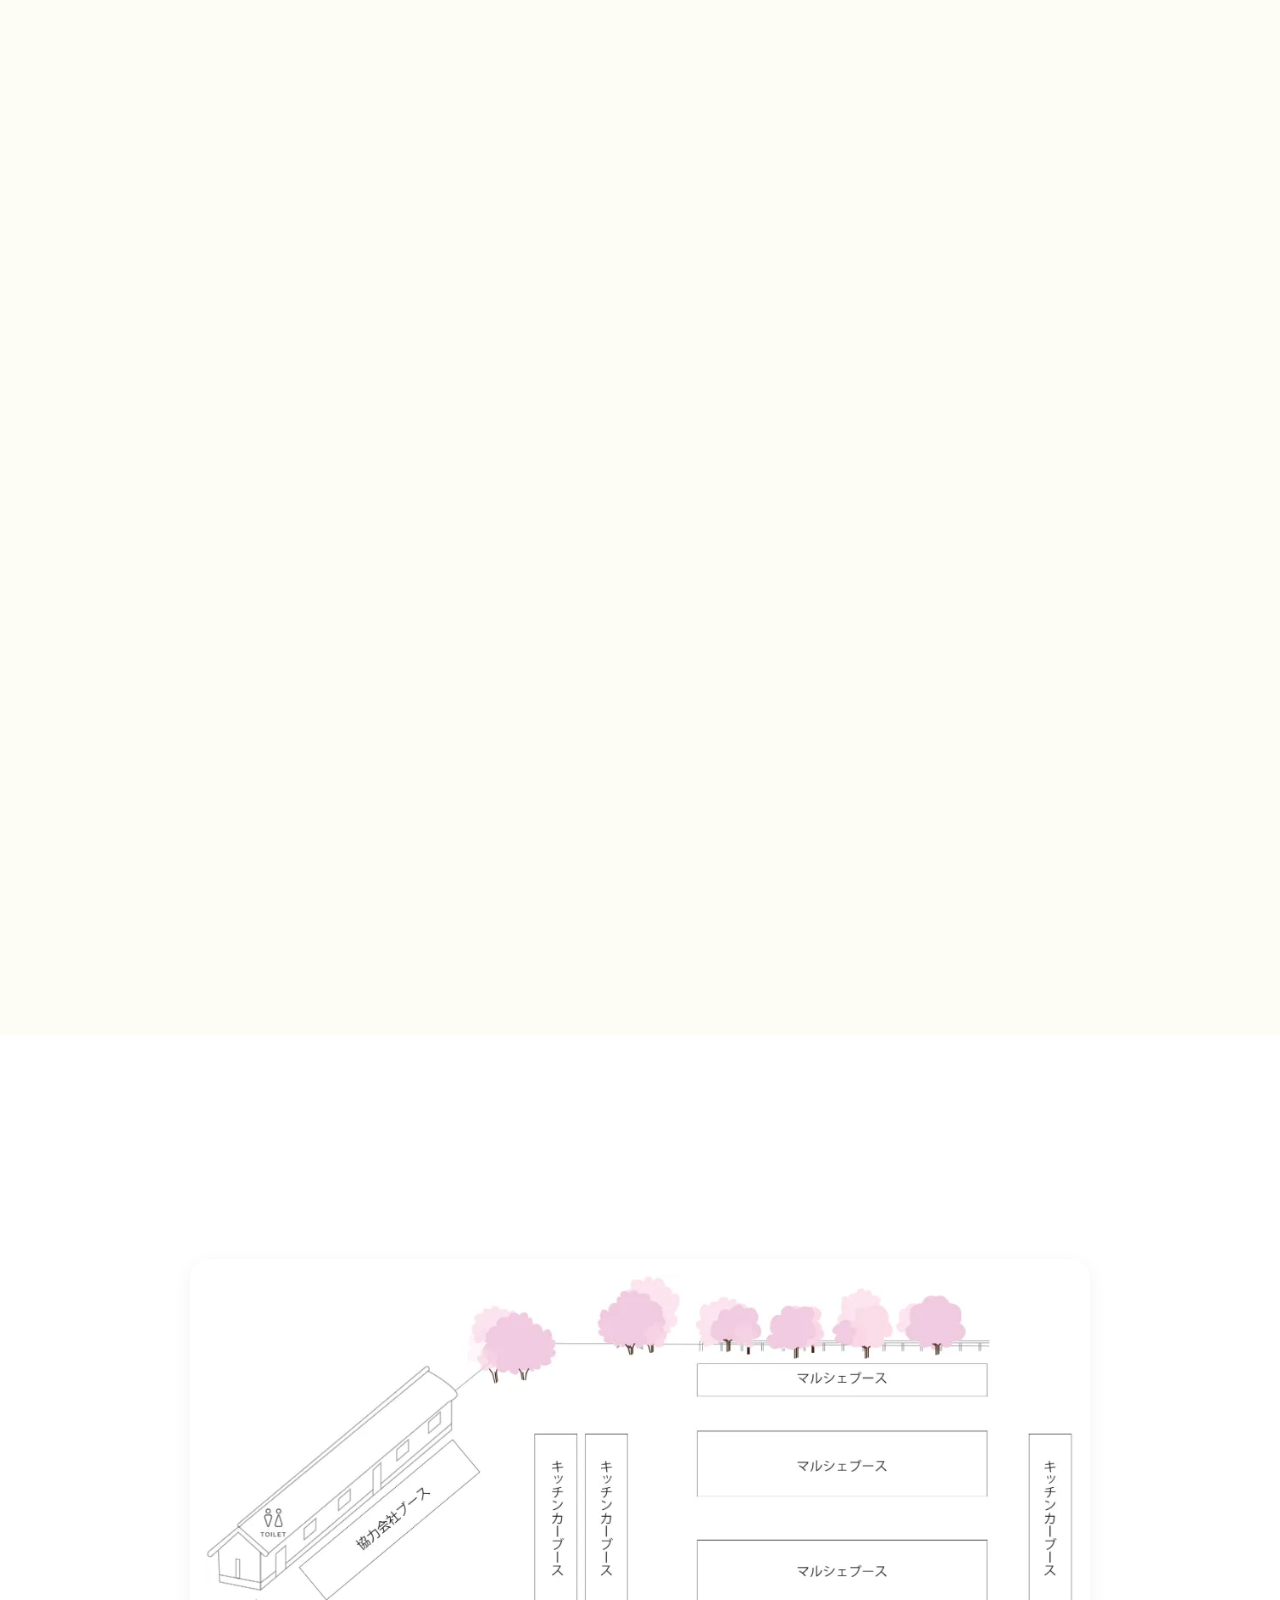
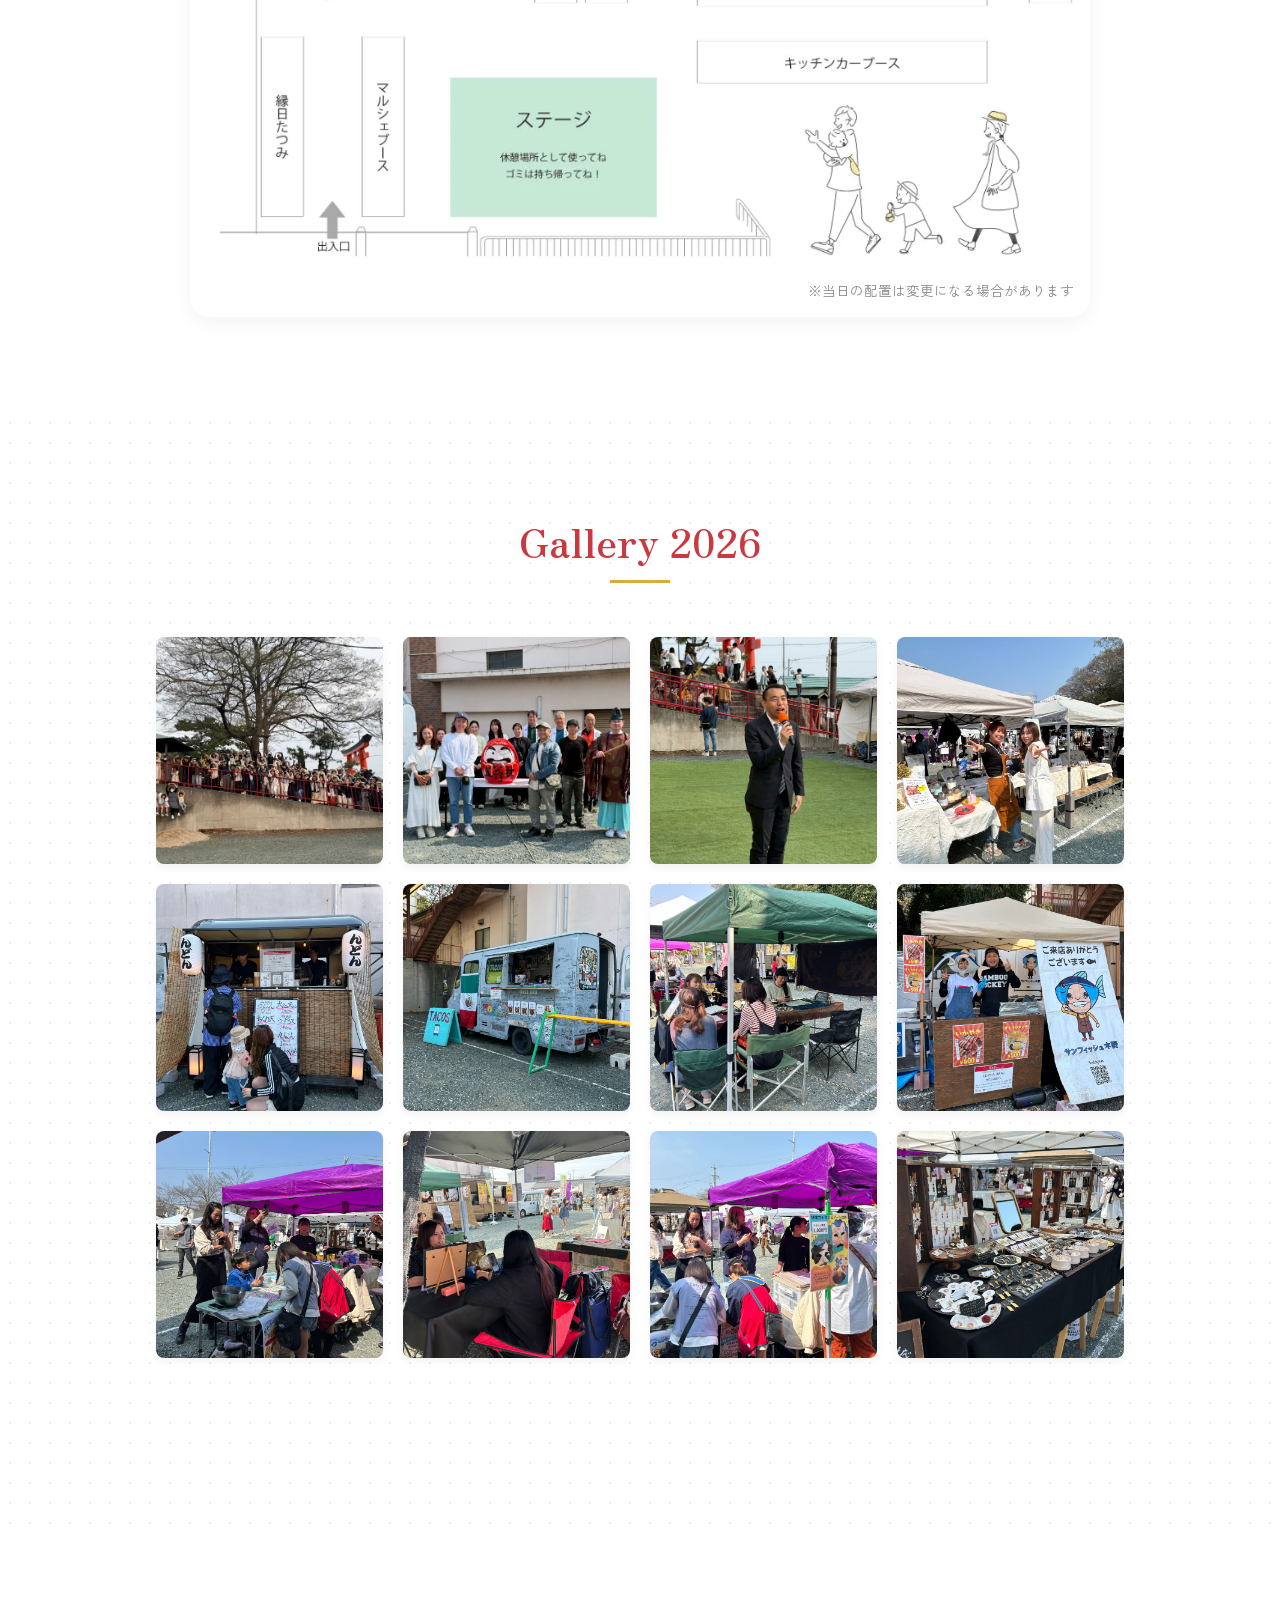
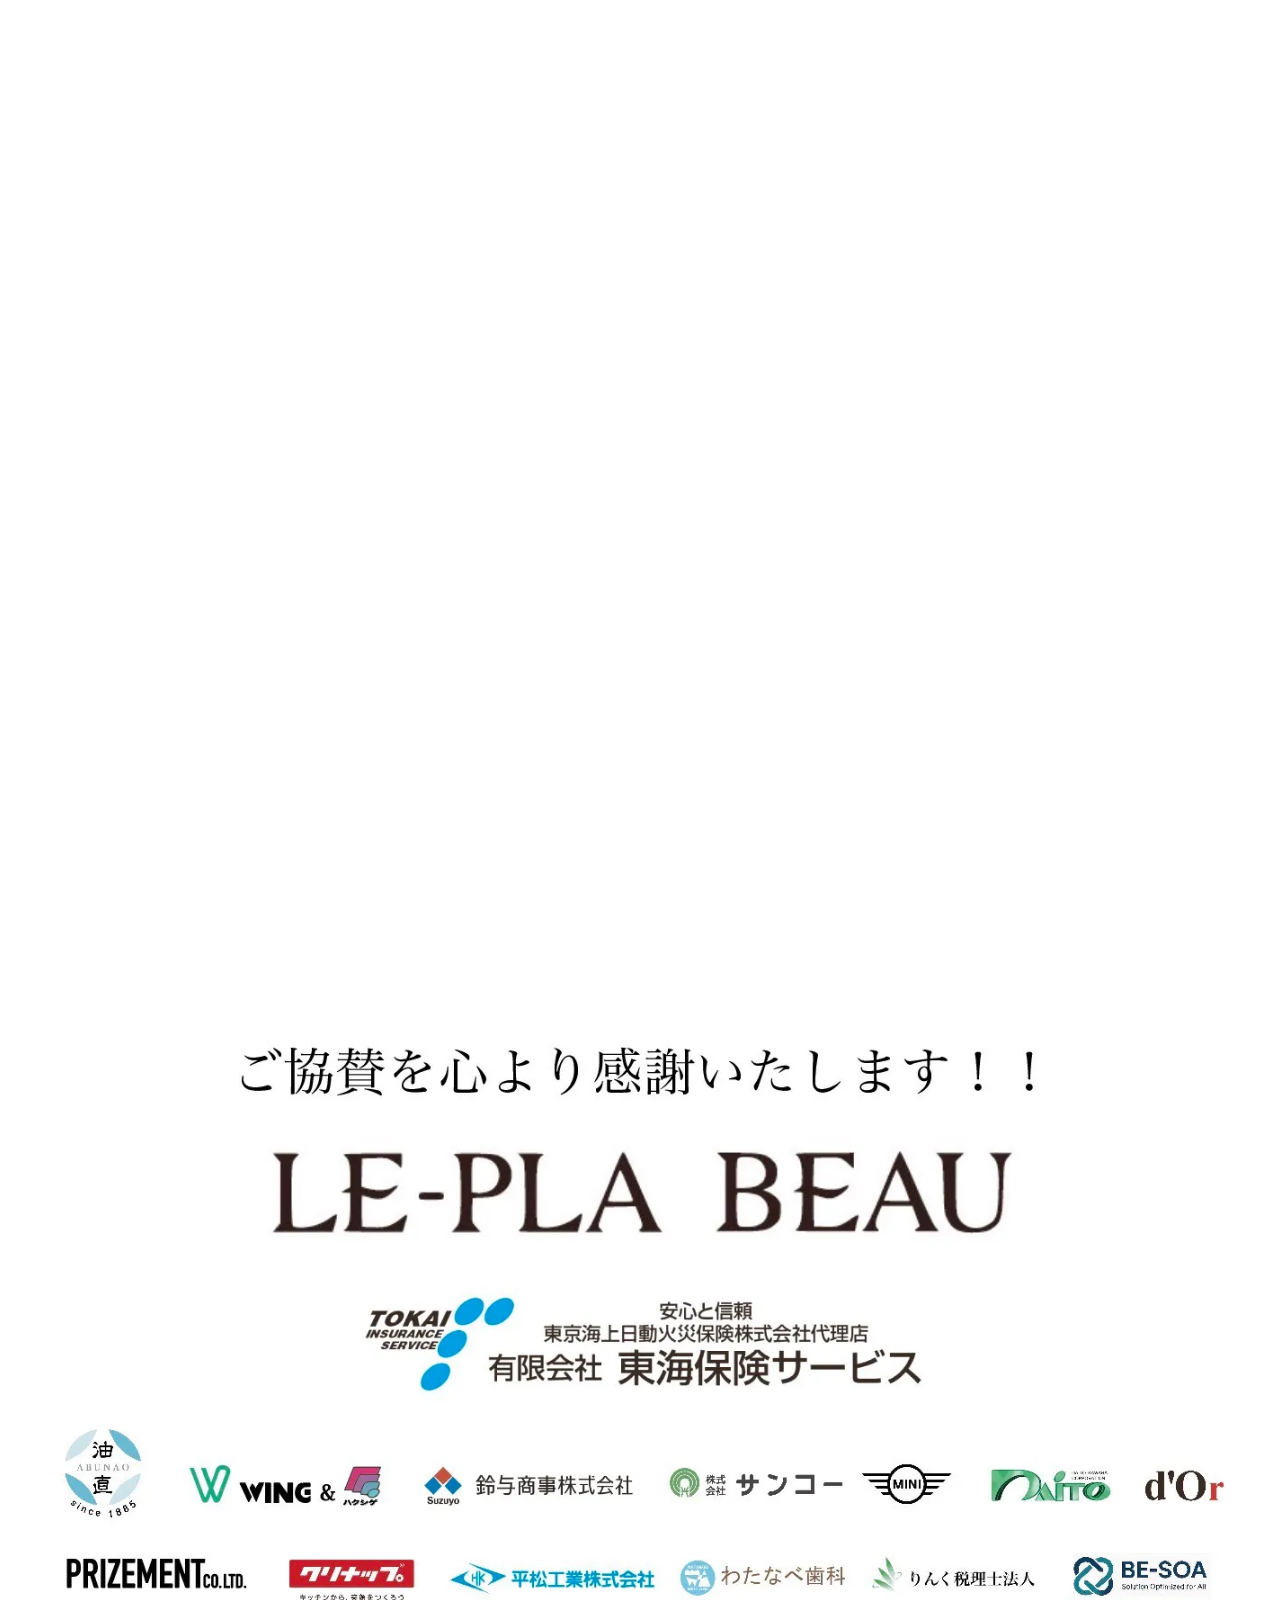
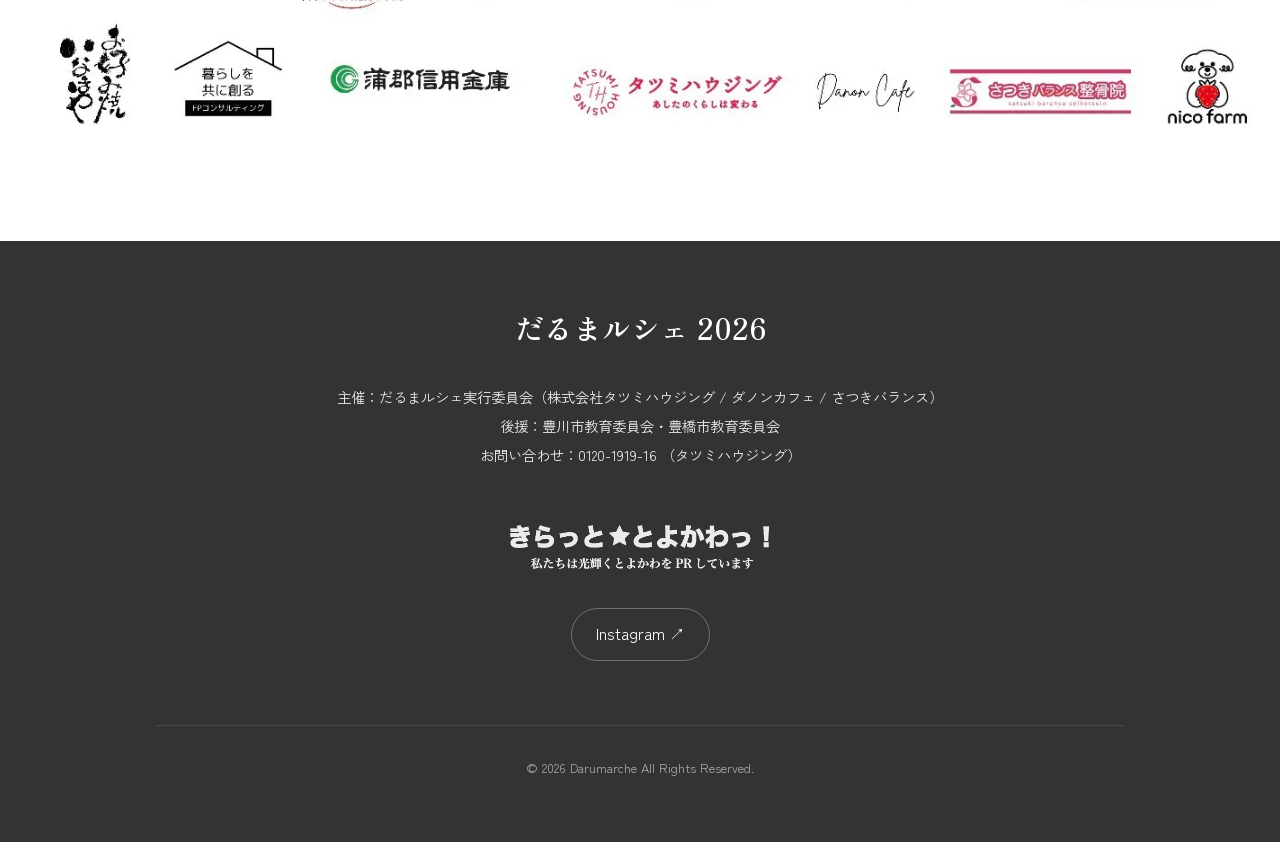
==== commit e566444c: "ガイドラインに基づく修正、画像差し替え" ====
--- a/index.html
+++ b/index.html
@@ -598,14 +598,13 @@
         <!-- Gallery Section -->
         <section id="gallery" class="section gallery">
             <div class="container">
-                <h2 class="section-title fade-in-up">Gallery 2025</h2>
+                <h2 class="section-title fade-in-up">Gallery 2026</h2>
                 <div id="gallery-grid" class="gallery-grid fade-in-up delay-100">
                     <!-- Images will be loaded via JavaScript -->
                 </div>
                 <div class="gallery-more fade-in-up delay-200">
                     <button id="load-more-gallery" class="btn-more">More Photos</button>
                 </div>
-                <p class="gallery-note fade-in-up delay-200">※写真は2025年開催時の様子です</p>
             </div>
         </section>
 
